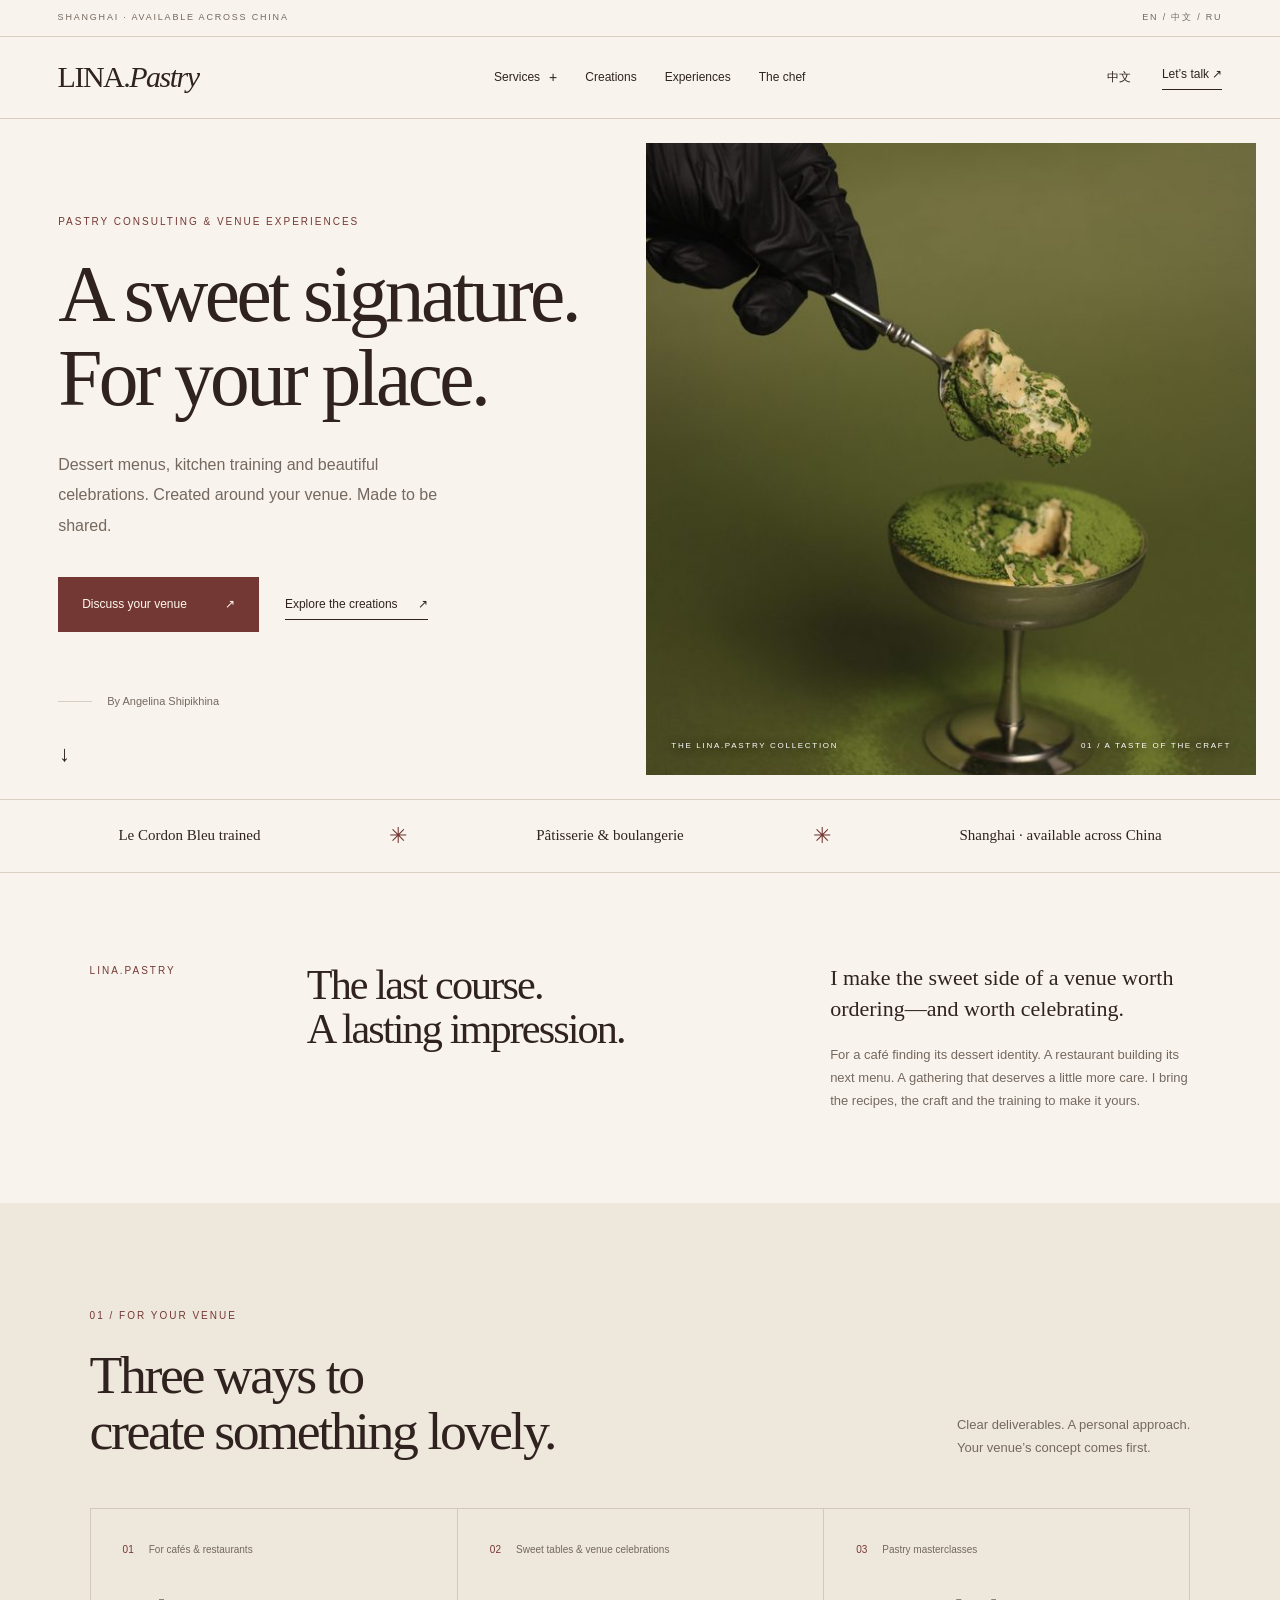
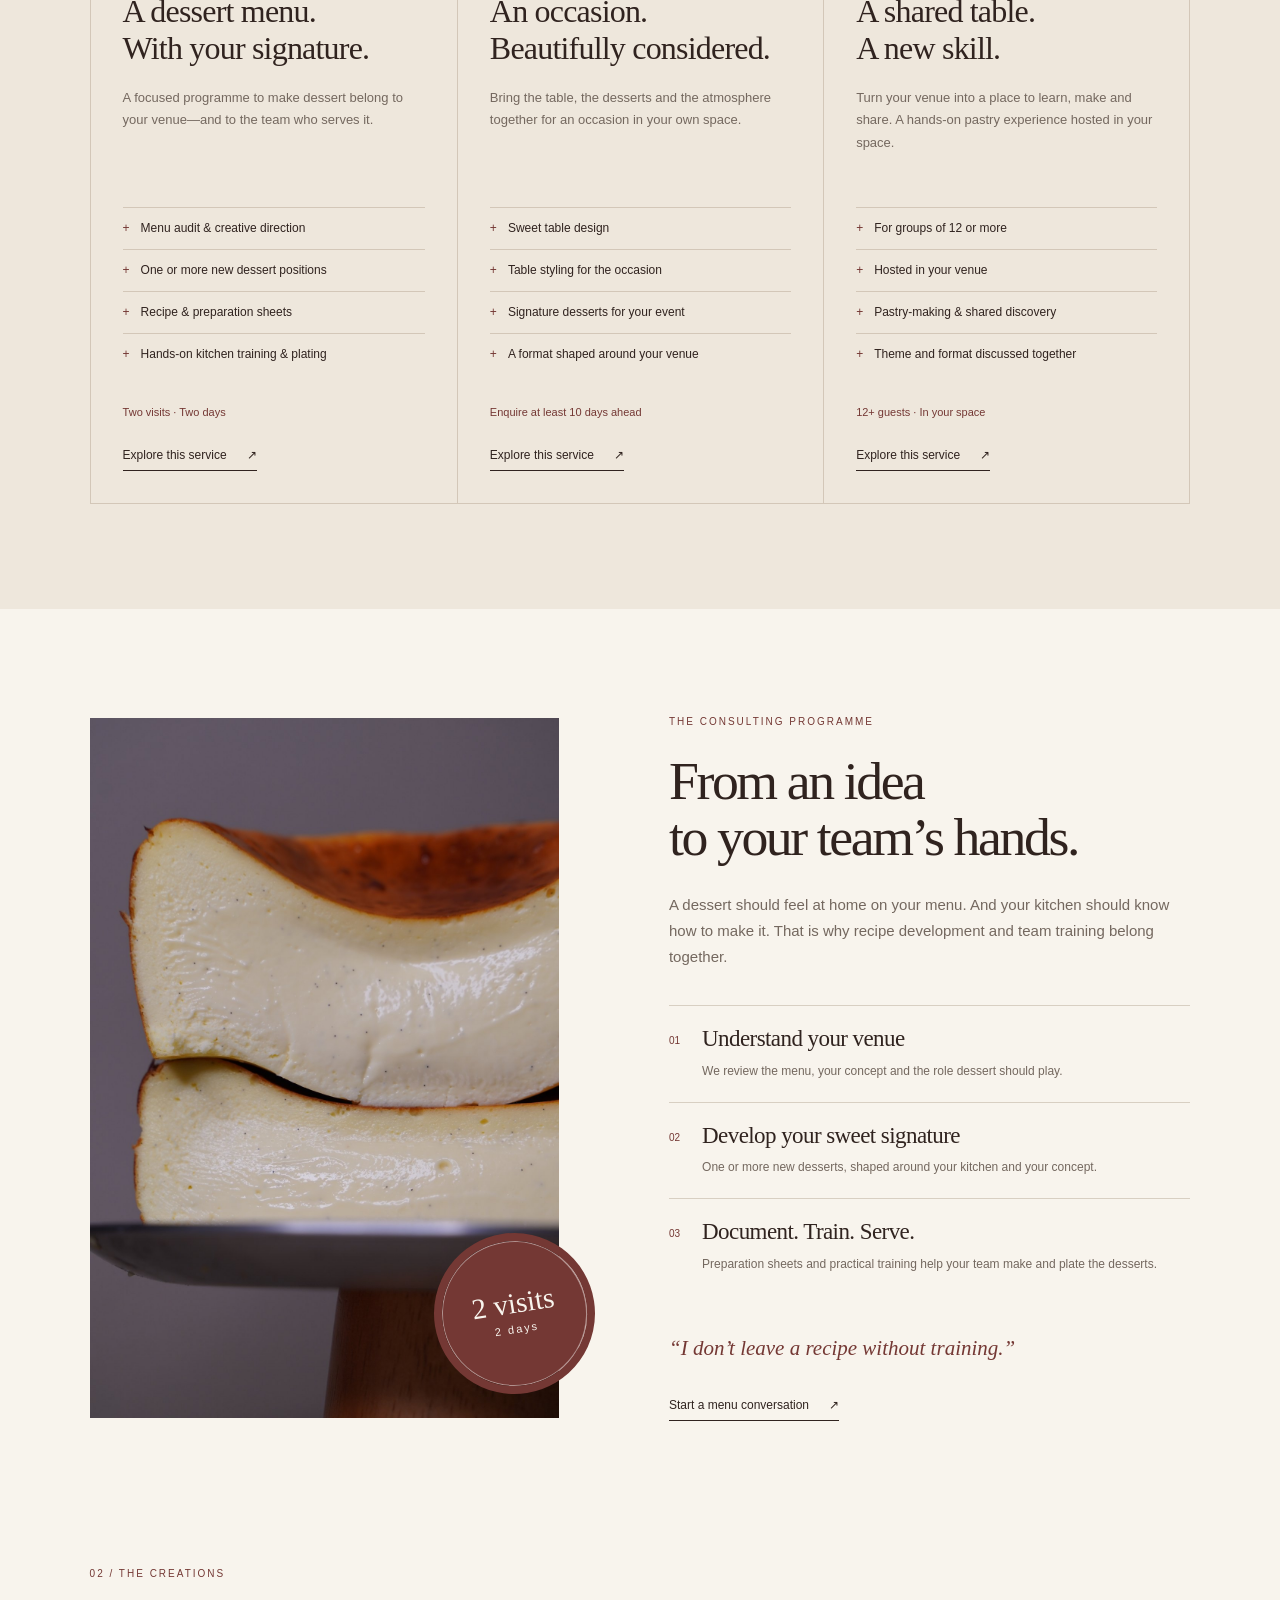
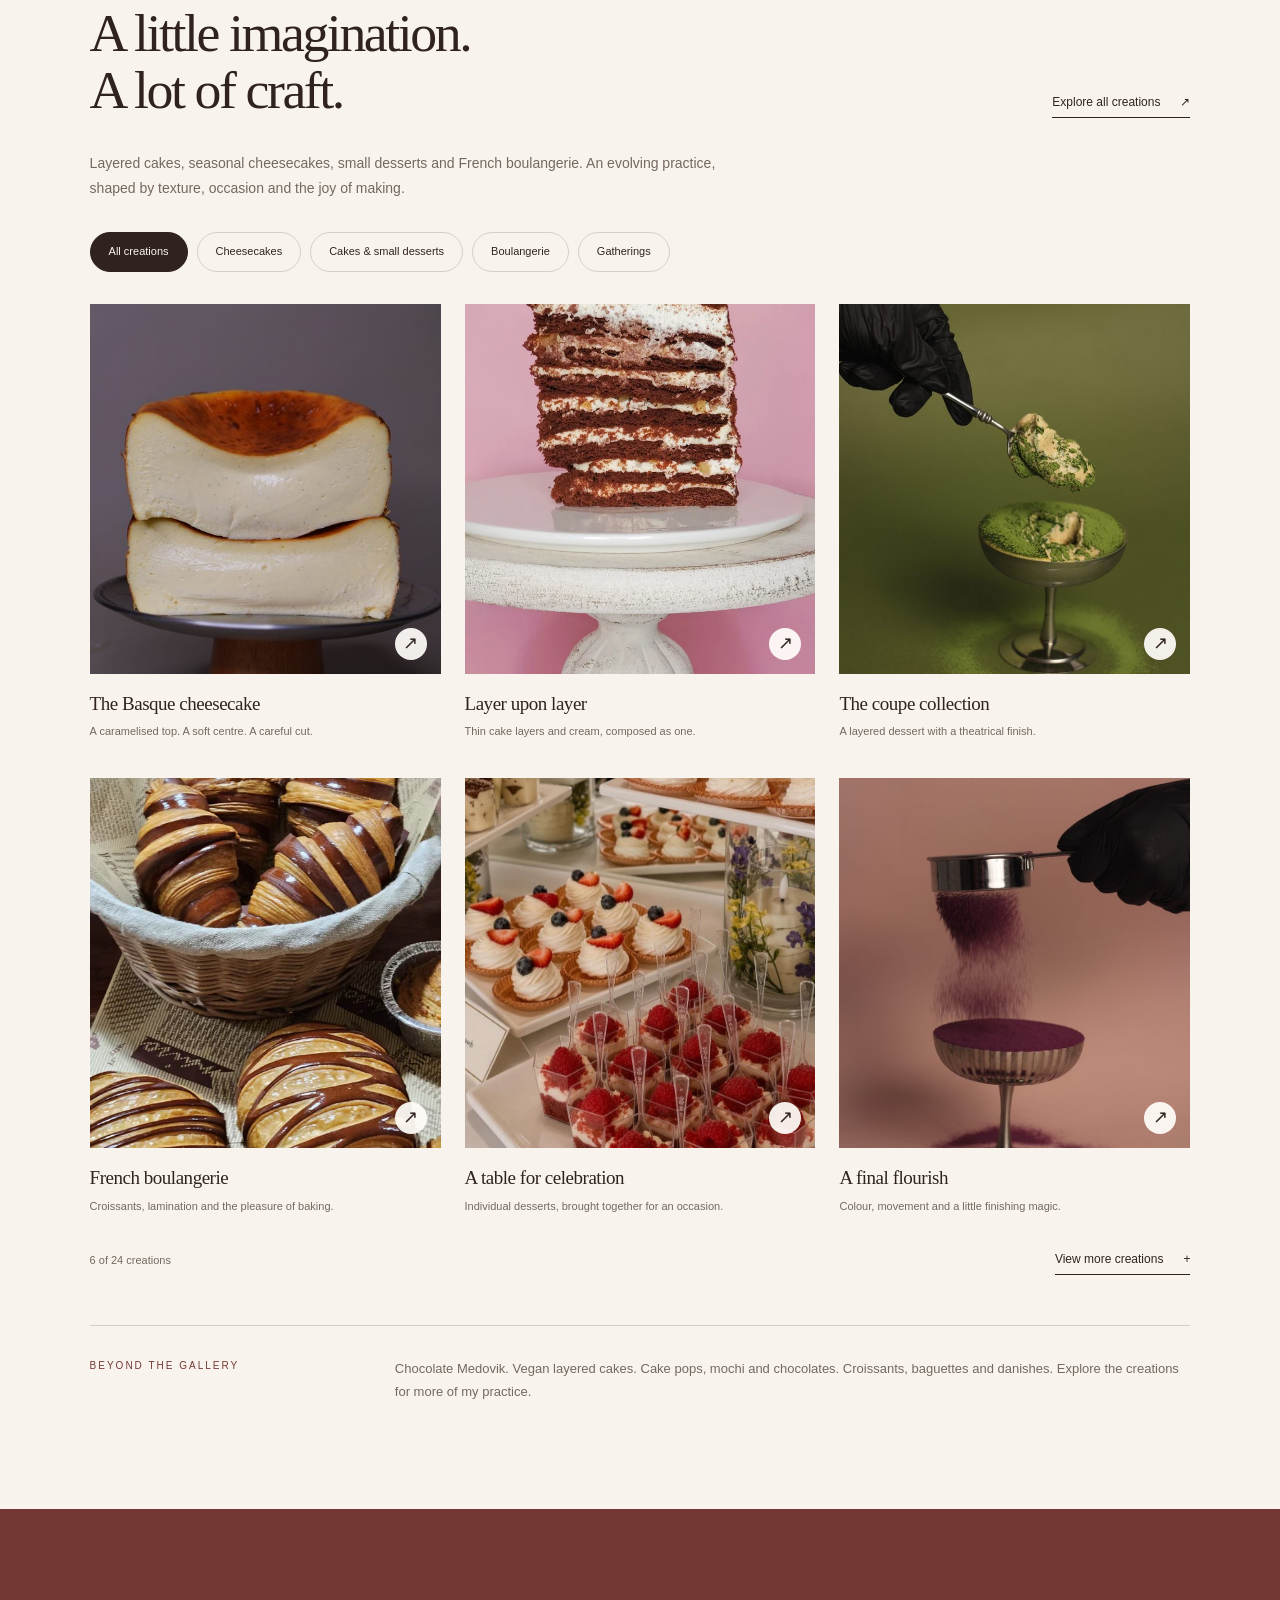
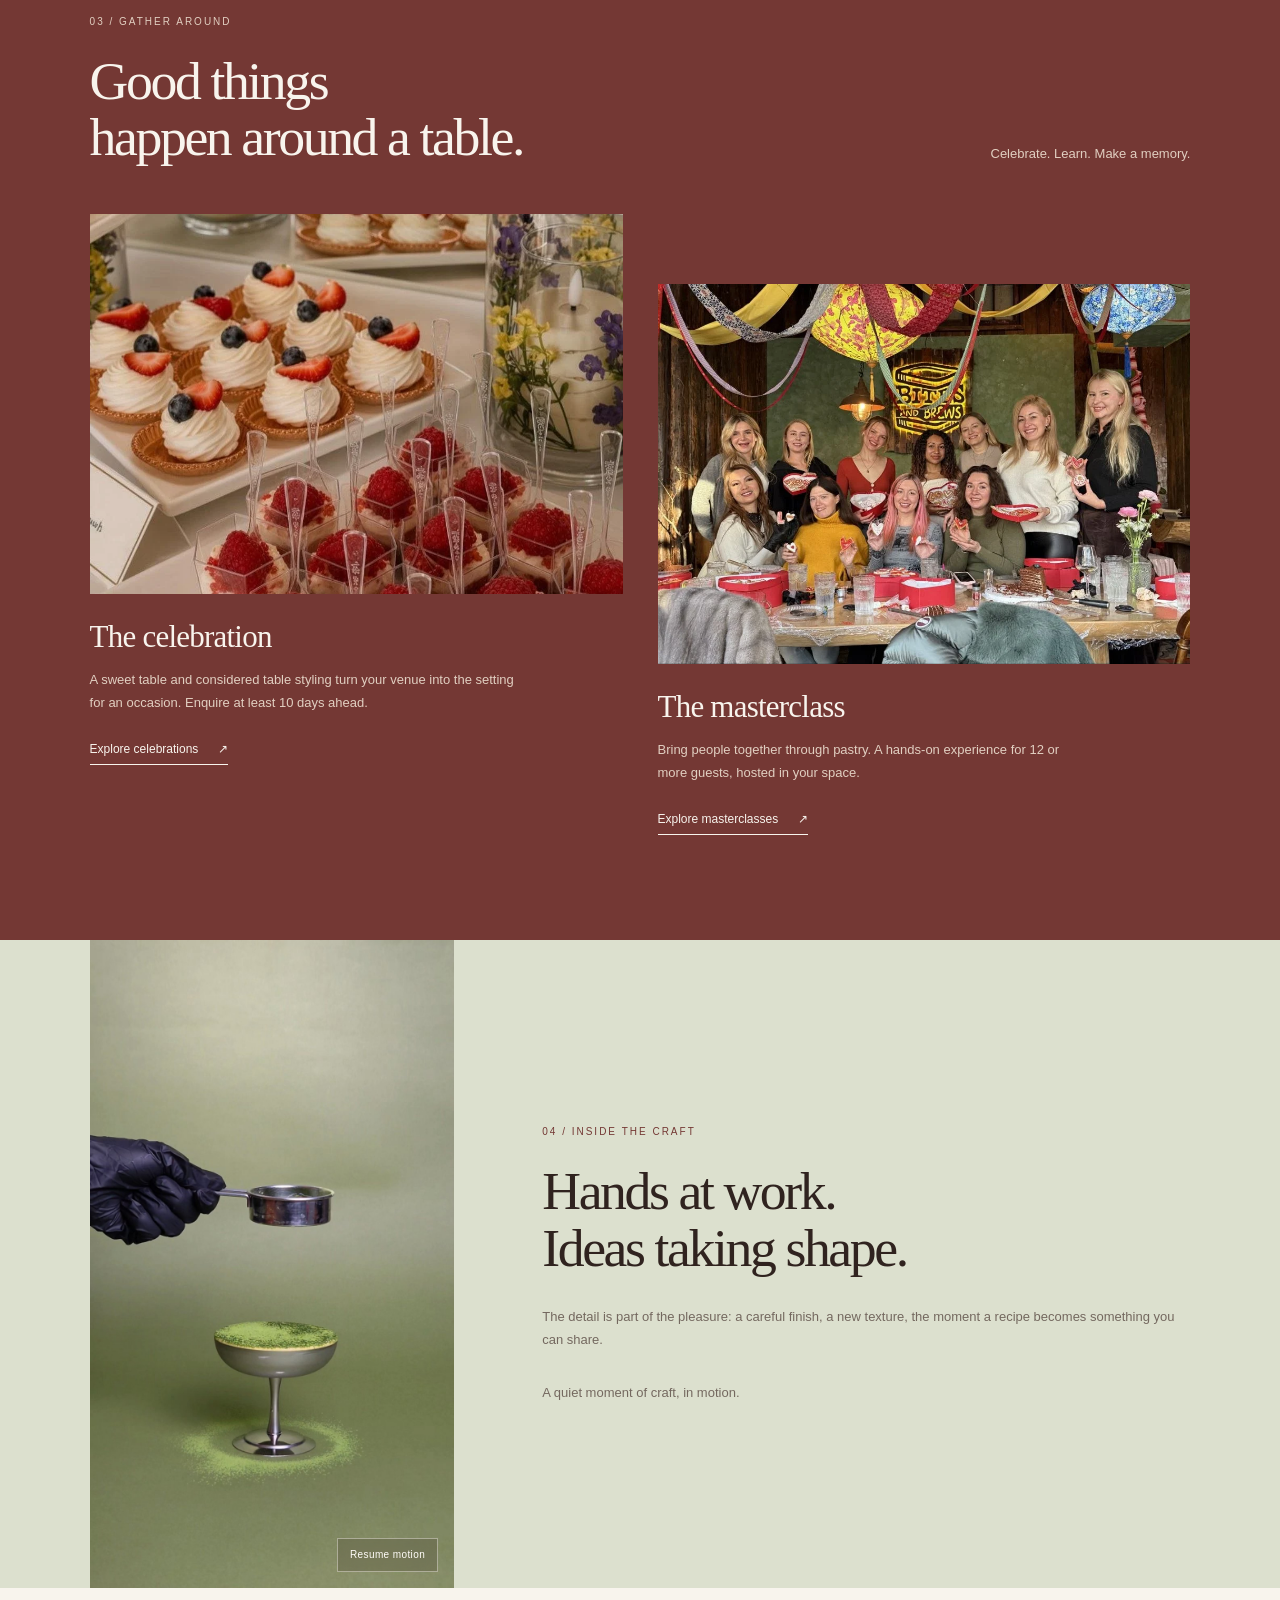
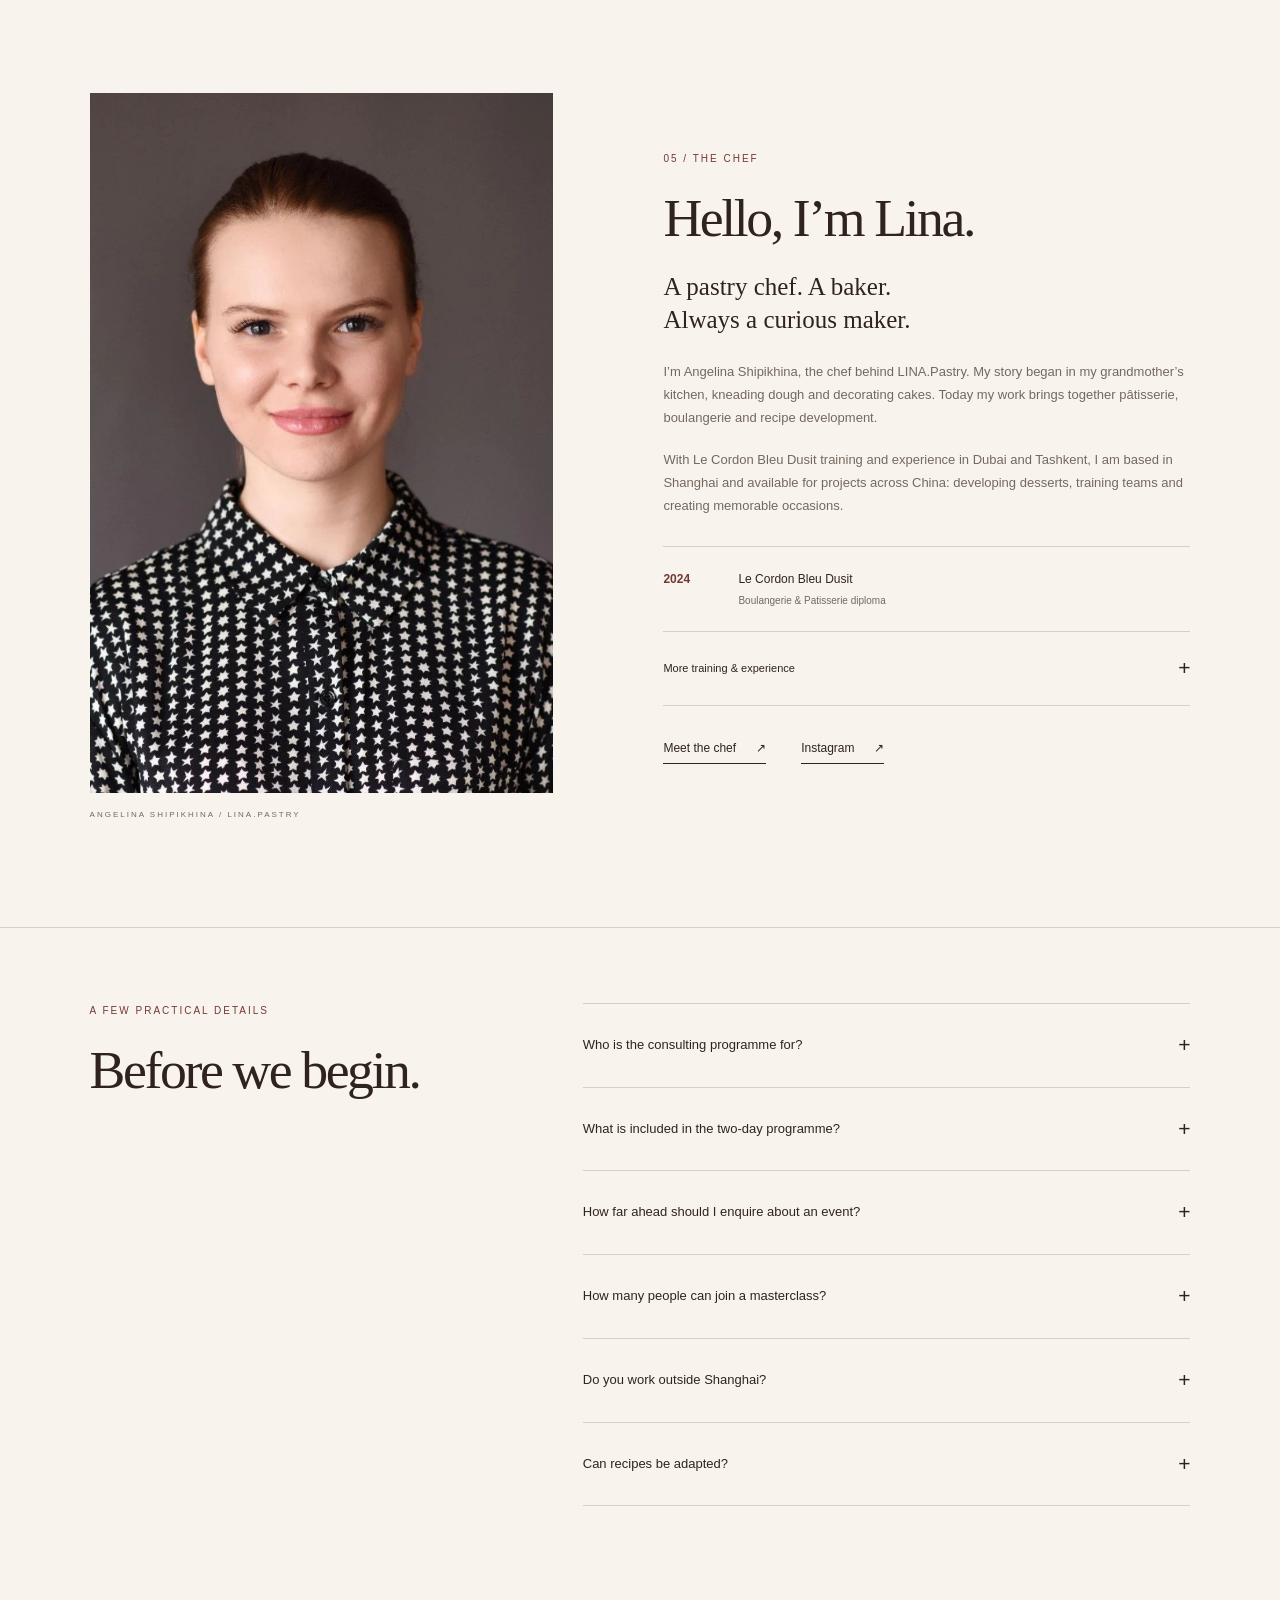
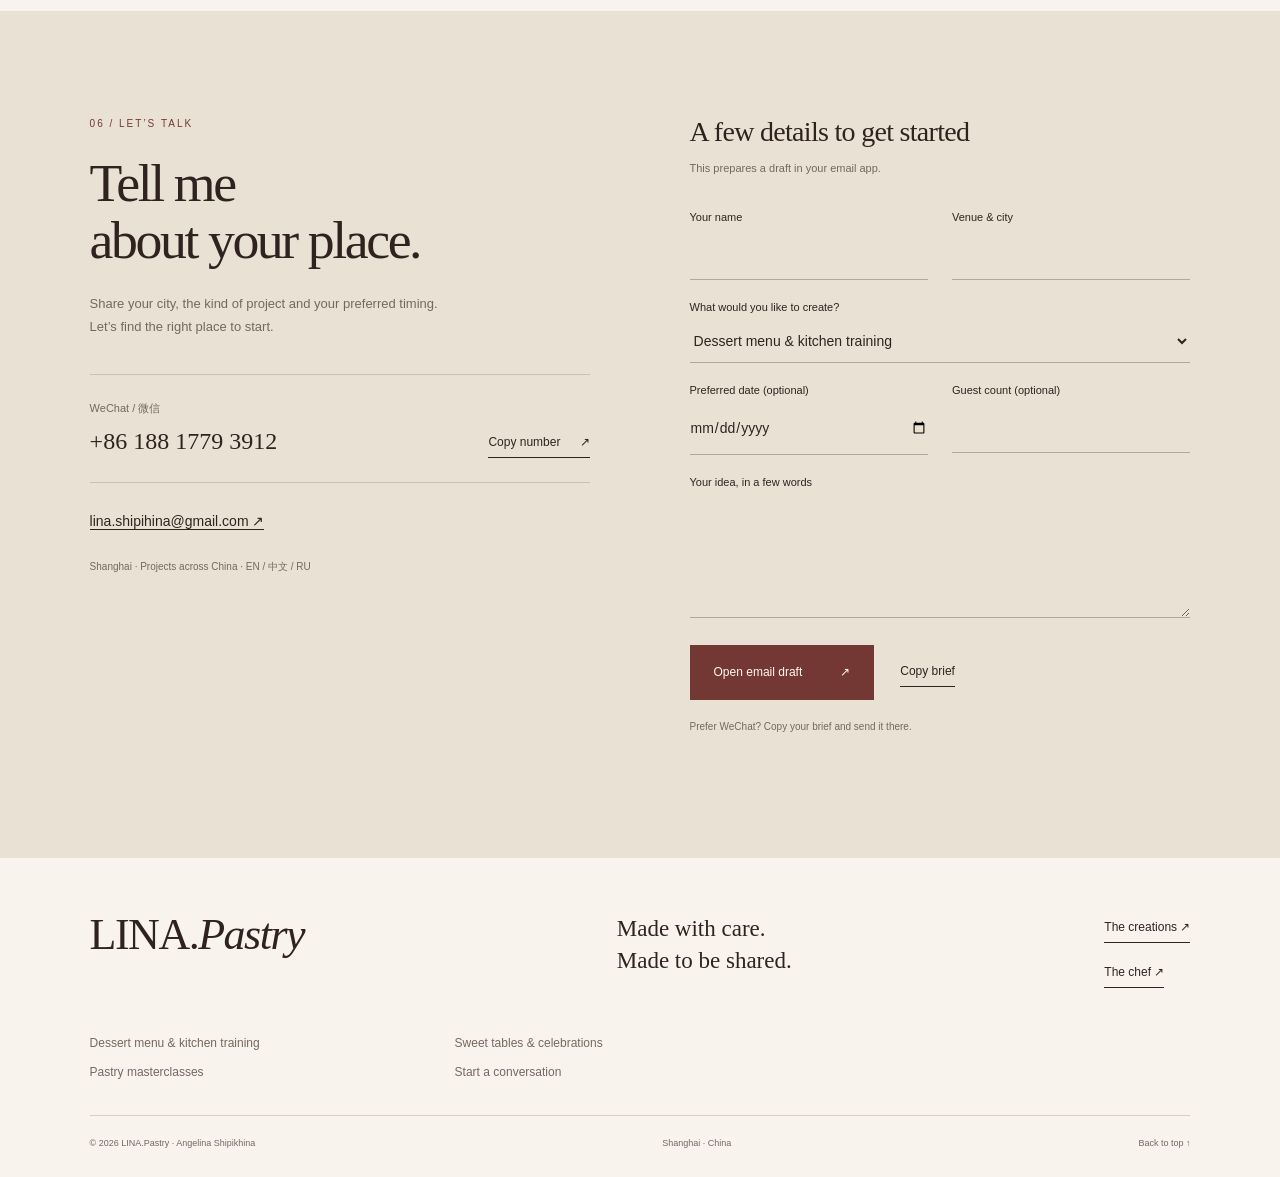
==== index.html @ 535e95d7 "Rebrand as LINA.Pastry with rich service pages, collections and seamless green film" ====
<!doctype html>
<html lang="en"><head><meta charset="utf-8"><meta name="viewport" content="width=device-width,initial-scale=1"><meta name="theme-color" content="#f8f4ed"><meta name="description" content="LINA.Pastry — pastry consulting, dessert menu development, kitchen training, sweet tables and masterclasses. Shanghai-based, available across China."><meta property="og:title" content="LINA.Pastry | A sweet signature for your venue"><meta property="og:description" content="Pastry consulting, sweet tables and in-venue experiences by Angelina Shipikhina. Shanghai · across China."><meta property="og:type" content="website"><meta property="og:url" content="https://pastry-website-weld.vercel.app/"><meta property="og:image" content="https://pastry-website-weld.vercel.app/assets/images/new/green-tiramisu-coupe.jpg"><title>LINA.Pastry | Pastry consulting & venue experiences</title><link rel="canonical" href="https://pastry-website-weld.vercel.app/"><link rel="icon" type="image/svg+xml" href="favicon.svg"><link rel="stylesheet" href="styles.css"><link rel="stylesheet" href="subpages.css"></head><body>
<a class="skip" href="#main">Skip to content</a><div class="topline"><span data-en="SHANGHAI · AVAILABLE ACROSS CHINA" data-zh="上海 · 可赴中国各地合作">SHANGHAI · AVAILABLE ACROSS CHINA</span><span>EN / 中文 / RU</span></div><header class="site-header"><a class="brand" href="index.html" aria-label="LINA.Pastry home">LINA.<em>Pastry</em></a><nav id="main-nav" aria-label="Main navigation"><details class="nav-services"><summary><span data-en="Services" data-zh="合作服务">Services</span><span class="nav-chevron" aria-hidden="true">+</span></summary><div class="service-submenu"><a href="menu-consulting.html" class=""><span data-en="Dessert menu &amp; kitchen training" data-zh="甜品菜单与厨房培训">Dessert menu &amp; kitchen training</span></a><a href="celebrations.html" class=""><span data-en="Sweet tables &amp; celebrations" data-zh="甜品台与庆祝活动">Sweet tables &amp; celebrations</span></a><a href="masterclasses.html" class=""><span data-en="Pastry masterclasses" data-zh="甜品大师课">Pastry masterclasses</span></a></div></details><a href="creations.html" class=""><span data-en="Creations" data-zh="甜品作品">Creations</span></a><a href="index.html#experiences" class=""><span data-en="Experiences" data-zh="活动体验">Experiences</span></a><a href="chef.html" class=""><span data-en="The chef" data-zh="主理人">The chef</span></a></nav><div class="header-actions"><button id="language" aria-label="Switch to Chinese">中文</button><a href="index.html#contact" class="header-cta"><span data-en="Let’s talk ↗" data-zh="聊聊合作 ↗">Let’s talk ↗</span></a><button id="menu-toggle" aria-label="Toggle navigation" aria-expanded="false" aria-controls="main-nav"><span></span><span></span></button></div></header>
<main id="main"><section class="hero"><div class="hero-copy"><p data-en="PASTRY CONSULTING &amp; VENUE EXPERIENCES" data-zh="甜品顾问 · 场地活动体验" class="eyebrow">PASTRY CONSULTING &amp; VENUE EXPERIENCES</p><h1 data-en="A sweet signature.
For your place." data-zh="专属甜品，
为您的场地而作。" >A sweet signature.
For your place.</h1><p data-en="Dessert menus, kitchen training and beautiful celebrations. Created around your venue. Made to be shared." data-zh="甜品菜单、厨房培训与美好庆祝。围绕场地打造，为分享而创作。" class="hero-intro">Dessert menus, kitchen training and beautiful celebrations. Created around your venue. Made to be shared.</p><div class="hero-buttons"><a class="button" href="#contact" data-service="menu"><span data-en="Discuss your venue" data-zh="聊聊您的场地" >Discuss your venue</span><span aria-hidden="true">↗</span></a><a class="text-link" href="creations.html" ><span data-en="Explore the creations" data-zh="浏览甜品作品" >Explore the creations</span><span aria-hidden="true">↗</span></a></div><div class="hero-signature"><span class="signature-line"></span><span data-en="By Angelina Shipikhina" data-zh="主理人 Angelina Shipikhina" >By Angelina Shipikhina</span></div></div><figure class="hero-visual"><img src="assets/images/new/green-tiramisu-coupe.jpg" alt="A pastry creation from the LINA.Pastry collection" data-alt-en="A pastry creation from the LINA.Pastry collection" data-alt-zh="LINA.Pastry 系列甜品的最后点缀" width="1467" height="2200"  srcset="assets/images/new/green-tiramisu-coupe-small.jpg 600w, assets/images/new/green-tiramisu-coupe.jpg 1467w" sizes="(max-width: 600px) 90vw, 45vw" fetchpriority="high"><figcaption><span data-en="THE LINA.PASTRY COLLECTION" data-zh="LINA.PASTRY 甜品系列">THE LINA.PASTRY COLLECTION</span><span data-en="01 / A TASTE OF THE CRAFT" data-zh="01 / 品味匠心">01 / A TASTE OF THE CRAFT</span></figcaption></figure><a class="scroll-cue" href="#services" aria-label="Explore services">↓</a></section>
<div class="credentials-strip"><span data-en="Le Cordon Bleu trained" data-zh="蓝带学院研修" >Le Cordon Bleu trained</span><span class="dot">✳</span><span data-en="Pâtisserie &amp; boulangerie" data-zh="法式甜点与面包" >Pâtisserie &amp; boulangerie</span><span class="dot">✳</span><span data-en="Shanghai · available across China" data-zh="上海 · 可赴中国各地合作" >Shanghai · available across China</span></div>
<section class="section intro-section"><p class="eyebrow">LINA.PASTRY</p><h2 data-en="The last course.
A lasting impression." data-zh="最后一道，
留下回味。" >The last course.
A lasting impression.</h2><div><p data-en="I make the sweet side of a venue worth ordering—and worth celebrating." data-zh="让场地里的甜品值得点单，也值得为之庆祝。" class="statement">I make the sweet side of a venue worth ordering—and worth celebrating.</p><p data-en="For a café finding its dessert identity. A restaurant building its next menu. A gathering that deserves a little more care. I bring the recipes, the craft and the training to make it yours." data-zh="为寻找甜品特色的咖啡馆，为研发下一季菜单的餐厅，也为值得用心的相聚。以配方、手艺与培训，共同打造属于您的甜品体验。" >For a café finding its dessert identity. A restaurant building its next menu. A gathering that deserves a little more care. I bring the recipes, the craft and the training to make it yours.</p></div></section>
<section id="services" class="section services-section"><div class="section-heading"><div><p data-en="01 / FOR YOUR VENUE" data-zh="01 / 为您的场地" class="eyebrow">01 / FOR YOUR VENUE</p><h2 data-en="Three ways to
create something lovely." data-zh="三种方式，
创造美好滋味。" >Three ways to
create something lovely.</h2></div><p data-en="Clear deliverables. A personal approach.
Your venue’s concept comes first." data-zh="明确的交付内容，用心的合作方式。
始终从场地理念出发。" >Clear deliverables. A personal approach.
Your venue’s concept comes first.</p></div><div class="services-grid"><article class="service-card" id="offer-menu"><div class="card-top"><span>01</span><p data-en="For cafés &amp; restaurants" data-zh="咖啡馆与餐厅" >For cafés &amp; restaurants</p></div><h3 data-en="A dessert menu.
With your signature." data-zh="专属于您的
甜品菜单。" >A dessert menu.
With your signature.</h3><p data-en="A focused programme to make dessert belong to your venue—and to the team who serves it." data-zh="让甜品融入场地的定位，并让厨房团队掌握出品的两天协作。" class="service-intro">A focused programme to make dessert belong to your venue—and to the team who serves it.</p><ul><li><span data-en="Menu audit &amp; creative direction" data-zh="菜单评估与研发方向" >Menu audit &amp; creative direction</span></li><li><span data-en="One or more new dessert positions" data-zh="研发一款或多款新甜品" >One or more new dessert positions</span></li><li><span data-en="Recipe &amp; preparation sheets" data-zh="标准配方与操作说明" >Recipe &amp; preparation sheets</span></li><li><span data-en="Hands-on kitchen training &amp; plating" data-zh="厨房实操培训与摆盘指导" >Hands-on kitchen training &amp; plating</span></li></ul><div class="service-bottom"><p data-en="Two visits · Two days" data-zh="两次到店 · 两天协作" class="small-note">Two visits · Two days</p><a class="text-link" href="menu-consulting.html" ><span data-en="Explore this service" data-zh="探索合作详情" >Explore this service</span><span aria-hidden="true">↗</span></a></div></article><article class="service-card" id="offer-celebration"><div class="card-top"><span>02</span><p data-en="Sweet tables &amp; venue celebrations" data-zh="甜品台与场地庆祝活动" >Sweet tables &amp; venue celebrations</p></div><h3 data-en="An occasion.
Beautifully considered." data-zh="值得用心
打造的庆祝。" >An occasion.
Beautifully considered.</h3><p data-en="Bring the table, the desserts and the atmosphere together for an occasion in your own space." data-zh="以甜品、餐桌布置与氛围设计，为您的空间打造庆祝时刻。" class="service-intro">Bring the table, the desserts and the atmosphere together for an occasion in your own space.</p><ul><li><span data-en="Sweet table design" data-zh="甜品台设计" >Sweet table design</span></li><li><span data-en="Table styling for the occasion" data-zh="契合场合的餐桌布置" >Table styling for the occasion</span></li><li><span data-en="Signature desserts for your event" data-zh="为活动设计的招牌甜品" >Signature desserts for your event</span></li><li><span data-en="A format shaped around your venue" data-zh="围绕场地规划活动形式" >A format shaped around your venue</span></li></ul><div class="service-bottom"><p data-en="Enquire at least 10 days ahead" data-zh="请至少提前 10 天预约" class="small-note">Enquire at least 10 days ahead</p><a class="text-link" href="celebrations.html" ><span data-en="Explore this service" data-zh="探索合作详情" >Explore this service</span><span aria-hidden="true">↗</span></a></div></article><article class="service-card" id="offer-workshop"><div class="card-top"><span>03</span><p data-en="Pastry masterclasses" data-zh="甜品大师课" >Pastry masterclasses</p></div><h3 data-en="A shared table.
A new skill." data-zh="围坐一桌，
探索新手艺。" >A shared table.
A new skill.</h3><p data-en="Turn your venue into a place to learn, make and share. A hands-on pastry experience hosted in your space." data-zh="让场地成为学习、制作与分享的空间，举办亲手实践的甜品体验。" class="service-intro">Turn your venue into a place to learn, make and share. A hands-on pastry experience hosted in your space.</p><ul><li><span data-en="For groups of 12 or more" data-zh="12 人起的小组活动" >For groups of 12 or more</span></li><li><span data-en="Hosted in your venue" data-zh="在您的场地举办" >Hosted in your venue</span></li><li><span data-en="Pastry-making &amp; shared discovery" data-zh="甜品制作与共同探索" >Pastry-making &amp; shared discovery</span></li><li><span data-en="Theme and format discussed together" data-zh="共同商定主题与活动形式" >Theme and format discussed together</span></li></ul><div class="service-bottom"><p data-en="12+ guests · In your space" data-zh="12 人起 · 在您的空间" class="small-note">12+ guests · In your space</p><a class="text-link" href="masterclasses.html" ><span data-en="Explore this service" data-zh="探索合作详情" >Explore this service</span><span aria-hidden="true">↗</span></a></div></article></div></section>
<section class="consulting section"><div class="consulting-visual"><img src="assets/images/new/classic-cheesecake-texture.jpg" alt="A carefully finished slice of cheesecake" data-alt-en="A carefully finished slice of cheesecake" data-alt-zh="细致呈现的芝士蛋糕切片" width="1238" height="2200"  srcset="assets/images/new/classic-cheesecake-texture-small.jpg 506w, assets/images/new/classic-cheesecake-texture.jpg 1238w" sizes="(max-width: 600px) 90vw, 45vw" loading="lazy"><div class="format-stamp"><strong data-en="2 visits" data-zh="2 次到店" >2 visits</strong><span data-en="2 days" data-zh="2 天协作" >2 days</span></div></div><div class="consulting-copy"><p data-en="THE CONSULTING PROGRAMME" data-zh="甜品顾问服务" class="eyebrow">THE CONSULTING PROGRAMME</p><h2 data-en="From an idea
to your team’s hands." data-zh="从一个想法，
到团队的手中。" >From an idea
to your team’s hands.</h2><p data-en="A dessert should feel at home on your menu. And your kitchen should know how to make it. That is why recipe development and team training belong together." data-zh="甜品应该自然融入菜单，厨房团队也应该懂得如何制作。因此，配方研发与团队培训始终相伴。" >A dessert should feel at home on your menu. And your kitchen should know how to make it. That is why recipe development and team training belong together.</p><ol class="process"><li><span class="step-number">01</span><div><h3 data-en="Understand your venue" data-zh="了解您的场地" >Understand your venue</h3><p data-en="We review the menu, your concept and the role dessert should play." data-zh="评估菜单、场地定位，以及甜品应承担的角色。" >We review the menu, your concept and the role dessert should play.</p></div></li><li><span class="step-number">02</span><div><h3 data-en="Develop your sweet signature" data-zh="研发专属甜品" >Develop your sweet signature</h3><p data-en="One or more new desserts, shaped around your kitchen and your concept." data-zh="围绕厨房条件与场地理念，研发一款或多款新甜品。" >One or more new desserts, shaped around your kitchen and your concept.</p></div></li><li><span class="step-number">03</span><div><h3 data-en="Document. Train. Serve." data-zh="交付配方，培训出品。" >Document. Train. Serve.</h3><p data-en="Preparation sheets and practical training help your team make and plate the desserts." data-zh="操作说明与实操培训，帮助团队完成制作与摆盘。" >Preparation sheets and practical training help your team make and plate the desserts.</p></div></li></ol><blockquote><span data-en="“I don’t leave a recipe without training.”" data-zh="“交付配方，也交付培训。”" >“I don’t leave a recipe without training.”</span></blockquote><a class="text-link" href="#contact" data-service="menu"><span data-en="Start a menu conversation" data-zh="开始菜单合作" >Start a menu conversation</span><span aria-hidden="true">↗</span></a></div></section>
<section id="creations" class="section portfolio"><div class="section-heading"><div><p data-en="02 / THE CREATIONS" data-zh="02 / 甜品作品" class="eyebrow">02 / THE CREATIONS</p><h2 data-en="A little imagination.
A lot of craft." data-zh="一点想象，
满满匠心。" >A little imagination.
A lot of craft.</h2></div><a class="text-link" href="creations.html" ><span data-en="Explore all creations" data-zh="浏览全部作品" >Explore all creations</span><span aria-hidden="true">↗</span></a></div><p data-en="Layered cakes, seasonal cheesecakes, small desserts and French boulangerie. An evolving practice, shaped by texture, occasion and the joy of making." data-zh="夹层蛋糕、时令芝士蛋糕、小甜点与法式面包。以质地、场合和创作的喜悦，持续探索。" class="section-intro">Layered cakes, seasonal cheesecakes, small desserts and French boulangerie. An evolving practice, shaped by texture, occasion and the joy of making.</p><div class="filters" aria-label="Filter creations"><button class="filter active" data-filter="all" aria-pressed="true"><span data-en="All creations" data-zh="全部作品" >All creations</span></button><button class="filter " data-filter="cheesecake" aria-pressed="false"><span data-en="Cheesecakes" data-zh="芝士蛋糕" >Cheesecakes</span></button><button class="filter " data-filter="desserts" aria-pressed="false"><span data-en="Cakes &amp; small desserts" data-zh="蛋糕与小甜点" >Cakes &amp; small desserts</span></button><button class="filter " data-filter="bread" aria-pressed="false"><span data-en="Boulangerie" data-zh="面包烘焙" >Boulangerie</span></button><button class="filter " data-filter="events" aria-pressed="false"><span data-en="Gatherings" data-zh="活动时光" >Gatherings</span></button></div><div class="gallery" id="gallery"><figure class="work" data-category="cheesecake"><button class="gallery-open" data-index="0" aria-label="The Basque cheesecake"><img src="assets/images/new/classic-basque-cheesecake.jpg" alt="The Basque cheesecake" data-alt-en="The Basque cheesecake" data-alt-zh="巴斯克芝士蛋糕" width="1238" height="2200"  srcset="assets/images/new/classic-basque-cheesecake-small.jpg 506w, assets/images/new/classic-basque-cheesecake.jpg 1238w" loading="lazy" sizes="(max-width: 800px) 43vw, 28vw"><span class="zoom" aria-hidden="true">↗</span></button><figcaption><h3 data-en="The Basque cheesecake" data-zh="巴斯克芝士蛋糕" >The Basque cheesecake</h3><p data-en="A caramelised top. A soft centre. A careful cut." data-zh="焦香表面，柔软内心，细致切面。" >A caramelised top. A soft centre. A careful cut.</p></figcaption></figure><figure class="work" data-category="desserts"><button class="gallery-open" data-index="1" aria-label="Layer upon layer"><img src="assets/images/portfolio/chocolate-layer-cake.webp" alt="Layer upon layer" data-alt-en="Layer upon layer" data-alt-zh="层层叠叠" width="672" height="1210"  loading="lazy" sizes="(max-width: 800px) 43vw, 28vw"><span class="zoom" aria-hidden="true">↗</span></button><figcaption><h3 data-en="Layer upon layer" data-zh="层层叠叠" >Layer upon layer</h3><p data-en="Thin cake layers and cream, composed as one." data-zh="薄蛋糕片与奶油，层层组合。" >Thin cake layers and cream, composed as one.</p></figcaption></figure><figure class="work" data-category="desserts"><button class="gallery-open" data-index="2" aria-label="The coupe collection"><img src="assets/images/new/green-tiramisu-coupe.jpg" alt="The coupe collection" data-alt-en="The coupe collection" data-alt-zh="高脚杯甜品系列" width="1467" height="2200"  srcset="assets/images/new/green-tiramisu-coupe-small.jpg 600w, assets/images/new/green-tiramisu-coupe.jpg 1467w" loading="lazy" sizes="(max-width: 800px) 43vw, 28vw"><span class="zoom" aria-hidden="true">↗</span></button><figcaption><h3 data-en="The coupe collection" data-zh="高脚杯甜品系列" >The coupe collection</h3><p data-en="A layered dessert with a theatrical finish." data-zh="层叠甜品，加上一笔点睛。" >A layered dessert with a theatrical finish.</p></figcaption></figure><figure class="work" data-category="bread"><button class="gallery-open" data-index="3" aria-label="French boulangerie"><img src="assets/images/portfolio/croissants.webp" alt="French boulangerie" data-alt-en="French boulangerie" data-alt-zh="法式面包烘焙" width="512" height="910"  loading="lazy" sizes="(max-width: 800px) 43vw, 28vw"><span class="zoom" aria-hidden="true">↗</span></button><figcaption><h3 data-en="French boulangerie" data-zh="法式面包烘焙" >French boulangerie</h3><p data-en="Croissants, lamination and the pleasure of baking." data-zh="可颂、起酥与烘焙的乐趣。" >Croissants, lamination and the pleasure of baking.</p></figcaption></figure><figure class="work" data-category="events"><button class="gallery-open" data-index="4" aria-label="A table for celebration"><img src="assets/images/photo-13.webp" alt="A table for celebration" data-alt-en="A table for celebration" data-alt-zh="庆祝的甜品台" width="853" height="1280"  loading="lazy" sizes="(max-width: 800px) 43vw, 28vw"><span class="zoom" aria-hidden="true">↗</span></button><figcaption><h3 data-en="A table for celebration" data-zh="庆祝的甜品台" >A table for celebration</h3><p data-en="Individual desserts, brought together for an occasion." data-zh="以独立份甜点，共同呈现庆祝时刻。" >Individual desserts, brought together for an occasion.</p></figcaption></figure><figure class="work" data-category="desserts"><button class="gallery-open" data-index="5" aria-label="A final flourish"><img src="assets/images/new/purple-tiramisu-studio.jpg" alt="A final flourish" data-alt-en="A final flourish" data-alt-zh="最后的点缀" width="1467" height="2200"  srcset="assets/images/new/purple-tiramisu-studio-small.jpg 600w, assets/images/new/purple-tiramisu-studio.jpg 1467w" loading="lazy" sizes="(max-width: 800px) 43vw, 28vw"><span class="zoom" aria-hidden="true">↗</span></button><figcaption><h3 data-en="A final flourish" data-zh="最后的点缀" >A final flourish</h3><p data-en="Colour, movement and a little finishing magic." data-zh="色彩、动作与收尾的巧思。" >Colour, movement and a little finishing magic.</p></figcaption></figure><figure class="work" data-category="cheesecake"><button class="gallery-open" data-index="6" aria-label="Texture in focus"><img src="assets/images/new/green-basque-cheesecake.jpg" alt="Texture in focus" data-alt-en="Texture in focus" data-alt-zh="细看质地" width="1238" height="2200"  srcset="assets/images/new/green-basque-cheesecake-small.jpg 506w, assets/images/new/green-basque-cheesecake.jpg 1238w" loading="lazy" sizes="(max-width: 800px) 43vw, 28vw"><span class="zoom" aria-hidden="true">↗</span></button><figcaption><h3 data-en="Texture in focus" data-zh="细看质地" >Texture in focus</h3><p data-en="From a whole cheesecake to the first slice." data-zh="从完整芝士蛋糕，到第一片切面。" >From a whole cheesecake to the first slice.</p></figcaption></figure><figure class="work" data-category="cheesecake"><button class="gallery-open" data-index="7" aria-label="A spoonful of chocolate"><img src="assets/images/new/chocolate-cheesecake-spoon.jpg" alt="A spoonful of chocolate" data-alt-en="A spoonful of chocolate" data-alt-zh="一勺巧克力" width="1238" height="2200"  srcset="assets/images/new/chocolate-cheesecake-spoon-small.jpg 506w, assets/images/new/chocolate-cheesecake-spoon.jpg 1238w" loading="lazy" sizes="(max-width: 800px) 43vw, 28vw"><span class="zoom" aria-hidden="true">↗</span></button><figcaption><h3 data-en="A spoonful of chocolate" data-zh="一勺巧克力" >A spoonful of chocolate</h3><p data-en="A closer look at the centre of the dessert." data-zh="凑近一点，探索甜品的内心。" >A closer look at the centre of the dessert.</p></figcaption></figure><figure class="work" data-category="cheesecake"><button class="gallery-open" data-index="8" aria-label="The art of the slice"><img src="assets/images/new/dark-cheesecake-handheld.jpg" alt="The art of the slice" data-alt-en="The art of the slice" data-alt-zh="切片的艺术" width="1238" height="2200"  srcset="assets/images/new/dark-cheesecake-handheld-small.jpg 506w, assets/images/new/dark-cheesecake-handheld.jpg 1238w" loading="lazy" sizes="(max-width: 800px) 43vw, 28vw"><span class="zoom" aria-hidden="true">↗</span></button><figcaption><h3 data-en="The art of the slice" data-zh="切片的艺术" >The art of the slice</h3><p data-en="A simple presentation that lets texture speak." data-zh="以简洁呈现，让质地表达。" >A simple presentation that lets texture speak.</p></figcaption></figure><figure class="work" data-category="cheesecake"><button class="gallery-open" data-index="9" aria-label="Plated with contrast"><img src="assets/images/new/green-cheesecake-berry-sauce.jpg" alt="Plated with contrast" data-alt-en="Plated with contrast" data-alt-zh="盘中的对比" width="1238" height="2200"  srcset="assets/images/new/green-cheesecake-berry-sauce-small.jpg 506w, assets/images/new/green-cheesecake-berry-sauce.jpg 1238w" loading="lazy" sizes="(max-width: 800px) 43vw, 28vw"><span class="zoom" aria-hidden="true">↗</span></button><figcaption><h3 data-en="Plated with contrast" data-zh="盘中的对比" >Plated with contrast</h3><p data-en="A single portion, finished with colour." data-zh="以色彩点缀的独立份甜点。" >A single portion, finished with colour.</p></figcaption></figure><figure class="work" data-category="cheesecake"><button class="gallery-open" data-index="10" aria-label="A whole-cake moment"><img src="assets/images/new/chocolate-basque-cheesecake.jpg" alt="A whole-cake moment" data-alt-en="A whole-cake moment" data-alt-zh="完整蛋糕的片刻" width="1238" height="2200"  srcset="assets/images/new/chocolate-basque-cheesecake-small.jpg 506w, assets/images/new/chocolate-basque-cheesecake.jpg 1238w" loading="lazy" sizes="(max-width: 800px) 43vw, 28vw"><span class="zoom" aria-hidden="true">↗</span></button><figcaption><h3 data-en="A whole-cake moment" data-zh="完整蛋糕的片刻" >A whole-cake moment</h3><p data-en="A generous centrepiece with a considered finish." data-zh="丰盛的餐桌焦点，用心收尾。" >A generous centrepiece with a considered finish.</p></figcaption></figure><figure class="work" data-category="desserts"><button class="gallery-open" data-index="11" aria-label="Colour between the layers"><img src="assets/images/portfolio/colourful-layer-cake.webp" alt="Colour between the layers" data-alt-en="Colour between the layers" data-alt-zh="层次之间的色彩" width="681" height="1210"  loading="lazy" sizes="(max-width: 800px) 43vw, 28vw"><span class="zoom" aria-hidden="true">↗</span></button><figcaption><h3 data-en="Colour between the layers" data-zh="层次之间的色彩" >Colour between the layers</h3><p data-en="A playful approach to the layered cake." data-zh="以轻松趣味演绎夹层蛋糕。" >A playful approach to the layered cake.</p></figcaption></figure><figure class="work" data-category="desserts"><button class="gallery-open" data-index="12" aria-label="Made for an occasion"><img src="assets/images/portfolio/celebration-layer-cake.webp" alt="Made for an occasion" data-alt-en="Made for an occasion" data-alt-zh="为庆祝而作" width="540" height="720"  loading="lazy" sizes="(max-width: 800px) 43vw, 28vw"><span class="zoom" aria-hidden="true">↗</span></button><figcaption><h3 data-en="Made for an occasion" data-zh="为庆祝而作" >Made for an occasion</h3><p data-en="Layered cakes, dressed for the table." data-zh="为餐桌盛装呈现的夹层蛋糕。" >Layered cakes, dressed for the table.</p></figcaption></figure><figure class="work" data-category="desserts"><button class="gallery-open" data-index="13" aria-label="Small cakes, personal details"><img src="assets/images/portfolio/decorated-mini-cakes.webp" alt="Small cakes, personal details" data-alt-en="Small cakes, personal details" data-alt-zh="小蛋糕，细致心意" width="908" height="1210"  loading="lazy" sizes="(max-width: 800px) 43vw, 28vw"><span class="zoom" aria-hidden="true">↗</span></button><figcaption><h3 data-en="Small cakes, personal details" data-zh="小蛋糕，细致心意" >Small cakes, personal details</h3><p data-en="Individual creations, each with its own finish." data-zh="每一份独立创作，都有自己的细节。" >Individual creations, each with its own finish.</p></figcaption></figure><figure class="work" data-category="desserts"><button class="gallery-open" data-index="14" aria-label="A number worth celebrating"><img src="assets/images/portfolio/number-cakes.webp" alt="A number worth celebrating" data-alt-en="A number worth celebrating" data-alt-zh="值得庆祝的数字" width="560" height="375"  loading="lazy" sizes="(max-width: 800px) 43vw, 28vw"><span class="zoom" aria-hidden="true">↗</span></button><figcaption><h3 data-en="A number worth celebrating" data-zh="值得庆祝的数字" >A number worth celebrating</h3><p data-en="A celebration cake with a personal shape." data-zh="以特别的形状，呈现庆祝蛋糕。" >A celebration cake with a personal shape.</p></figcaption></figure><figure class="work" data-category="desserts"><button class="gallery-open" data-index="15" aria-label="The small-dessert assortment"><img src="assets/images/photo-16.webp" alt="The small-dessert assortment" data-alt-en="The small-dessert assortment" data-alt-zh="小甜点拼盘" width="964" height="1280"  loading="lazy" sizes="(max-width: 800px) 43vw, 28vw"><span class="zoom" aria-hidden="true">↗</span></button><figcaption><h3 data-en="The small-dessert assortment" data-zh="小甜点拼盘" >The small-dessert assortment</h3><p data-en="A variety of shapes, colours and finishing details." data-zh="多样的形状、色彩与装饰细节。" >A variety of shapes, colours and finishing details.</p></figcaption></figure><figure class="work" data-category="desserts"><button class="gallery-open" data-index="16" aria-label="The finishing ritual"><img src="assets/images/new/coffee-tiramisu-dusting.jpg" alt="The finishing ritual" data-alt-en="The finishing ritual" data-alt-zh="收尾的仪式" width="1467" height="2200"  srcset="assets/images/new/coffee-tiramisu-dusting-small.jpg 600w, assets/images/new/coffee-tiramisu-dusting.jpg 1467w" loading="lazy" sizes="(max-width: 800px) 43vw, 28vw"><span class="zoom" aria-hidden="true">↗</span></button><figcaption><h3 data-en="The finishing ritual" data-zh="收尾的仪式" >The finishing ritual</h3><p data-en="A coupe dessert, dusted just before the moment." data-zh="高脚杯甜品，上桌前的最后点缀。" >A coupe dessert, dusted just before the moment.</p></figcaption></figure><figure class="work" data-category="desserts"><button class="gallery-open" data-index="17" aria-label="Piped by hand"><img src="assets/images/new/lemon-tiramisu-studio.jpg" alt="Piped by hand" data-alt-en="Piped by hand" data-alt-zh="手工裱制" width="1467" height="2200"  srcset="assets/images/new/lemon-tiramisu-studio-small.jpg 600w, assets/images/new/lemon-tiramisu-studio.jpg 1467w" loading="lazy" sizes="(max-width: 800px) 43vw, 28vw"><span class="zoom" aria-hidden="true">↗</span></button><figcaption><h3 data-en="Piped by hand" data-zh="手工裱制" >Piped by hand</h3><p data-en="Each movement becomes part of the final presentation." data-zh="每一个动作，都成为呈现的一部分。" >Each movement becomes part of the final presentation.</p></figcaption></figure><figure class="work" data-category="desserts"><button class="gallery-open" data-index="18" aria-label="A delicate finish"><img src="assets/images/new/coconut-tiramisu-dusting.jpg" alt="A delicate finish" data-alt-en="A delicate finish" data-alt-zh="轻盈的收尾" width="1467" height="2200"  srcset="assets/images/new/coconut-tiramisu-dusting-small.jpg 600w, assets/images/new/coconut-tiramisu-dusting.jpg 1467w" loading="lazy" sizes="(max-width: 800px) 43vw, 28vw"><span class="zoom" aria-hidden="true">↗</span></button><figcaption><h3 data-en="A delicate finish" data-zh="轻盈的收尾" >A delicate finish</h3><p data-en="A textured topping, falling into place." data-zh="细碎装饰，轻轻落下。" >A textured topping, falling into place.</p></figcaption></figure><figure class="work" data-category="bread"><button class="gallery-open" data-index="19" aria-label="The bread table"><img src="assets/images/portfolio/bread-basket.webp" alt="The bread table" data-alt-en="The bread table" data-alt-zh="面包的一桌" width="910" height="512"  loading="lazy" sizes="(max-width: 800px) 43vw, 28vw"><span class="zoom" aria-hidden="true">↗</span></button><figcaption><h3 data-en="The bread table" data-zh="面包的一桌" >The bread table</h3><p data-en="An assortment from the boulangerie portfolio." data-zh="面包作品集中的丰富组合。" >An assortment from the boulangerie portfolio.</p></figcaption></figure><figure class="work" data-category="bread"><button class="gallery-open" data-index="20" aria-label="Danish pastries"><img src="assets/images/portfolio/danish-pastries.webp" alt="Danish pastries" data-alt-en="Danish pastries" data-alt-zh="丹麦酥点" width="512" height="998"  loading="lazy" sizes="(max-width: 800px) 43vw, 28vw"><span class="zoom" aria-hidden="true">↗</span></button><figcaption><h3 data-en="Danish pastries" data-zh="丹麦酥点" >Danish pastries</h3><p data-en="Small pastries, shaped and finished with care." data-zh="用心塑形与装饰的小酥点。" >Small pastries, shaped and finished with care.</p></figcaption></figure><figure class="work" data-category="events"><button class="gallery-open" data-index="21" aria-label="Dessert meets table styling"><img src="assets/images/photo-14.webp" alt="Dessert meets table styling" data-alt-en="Dessert meets table styling" data-alt-zh="甜品与餐桌布置" width="897" height="1280"  loading="lazy" sizes="(max-width: 800px) 43vw, 28vw"><span class="zoom" aria-hidden="true">↗</span></button><figcaption><h3 data-en="Dessert meets table styling" data-zh="甜品与餐桌布置" >Dessert meets table styling</h3><p data-en="A sweet table considered as part of the setting." data-zh="将甜品台作为场景的一部分来构思。" >A sweet table considered as part of the setting.</p></figcaption></figure><figure class="work" data-category="events"><button class="gallery-open" data-index="22" aria-label="Set for a gathering"><img src="assets/images/photo-15.webp" alt="Set for a gathering" data-alt-en="Set for a gathering" data-alt-zh="为相聚而布置" width="954" height="1280"  loading="lazy" sizes="(max-width: 800px) 43vw, 28vw"><span class="zoom" aria-hidden="true">↗</span></button><figcaption><h3 data-en="Set for a gathering" data-zh="为相聚而布置" >Set for a gathering</h3><p data-en="Atmosphere begins with the table." data-zh="氛围，从餐桌开始。" >Atmosphere begins with the table.</p></figcaption></figure><figure class="work" data-category="events"><button class="gallery-open" data-index="23" aria-label="The joy of making together"><img src="assets/images/photo-19.webp" alt="The joy of making together" data-alt-en="The joy of making together" data-alt-zh="共同制作的喜悦" width="1280" height="721"  loading="lazy" sizes="(max-width: 800px) 43vw, 28vw"><span class="zoom" aria-hidden="true">↗</span></button><figcaption><h3 data-en="The joy of making together" data-zh="共同制作的喜悦" >The joy of making together</h3><p data-en="A shared workshop moment around pastry." data-zh="围绕甜品，共享工作坊时光。" >A shared workshop moment around pastry.</p></figcaption></figure></div><div class="gallery-bottom"><p id="gallery-count" aria-live="polite"></p><button class="text-link" id="show-more"><span data-en="View more creations" data-zh="查看更多作品" >View more creations</span><span aria-hidden="true">+</span></button></div><div class="range-note"><p data-en="BEYOND THE GALLERY" data-zh="作品之外" class="eyebrow">BEYOND THE GALLERY</p><p data-en="Chocolate Medovik. Vegan layered cakes. Cake pops, mochi and chocolates. Croissants, baguettes and danishes. Explore the creations for more of my practice." data-zh="巧克力蜂蜜千层、纯素夹层蛋糕、蛋糕棒棒糖、麻薯与巧克力，还有可颂、法棍与丹麦酥。甜品作品页面呈现更多创作。" >Chocolate Medovik. Vegan layered cakes. Cake pops, mochi and chocolates. Croissants, baguettes and danishes. Explore the creations for more of my practice.</p></div></section>
<section id="experiences" class="section experiences"><div class="section-heading"><div><p data-en="03 / GATHER AROUND" data-zh="03 / 围坐分享" class="eyebrow">03 / GATHER AROUND</p><h2 data-en="Good things
happen around a table." data-zh="美好，
在餐桌旁发生。" >Good things
happen around a table.</h2></div><p data-en="Celebrate. Learn. Make a memory." data-zh="庆祝，学习，留下记忆。" >Celebrate. Learn. Make a memory.</p></div><div class="experience-grid"><article><img src="assets/images/photo-13.webp" alt="A styled celebration with a sweet table" data-alt-en="A styled celebration with a sweet table" data-alt-zh="用心布置的庆祝甜品台" width="853" height="1280"  loading="lazy"><div class="experience-copy"><div><h3 data-en="The celebration" data-zh="庆祝时刻" >The celebration</h3><p data-en="A sweet table and considered table styling turn your venue into the setting for an occasion. Enquire at least 10 days ahead." data-zh="甜品台与用心的餐桌布置，让场地成为庆祝的舞台。请至少提前 10 天预约。" >A sweet table and considered table styling turn your venue into the setting for an occasion. Enquire at least 10 days ahead.</p></div><a class="text-link" href="celebrations.html" ><span data-en="Explore celebrations" data-zh="探索庆祝活动" >Explore celebrations</span><span aria-hidden="true">↗</span></a></div></article><article><img src="assets/images/photo-19.webp" alt="A group sharing a pastry workshop" data-alt-en="A group sharing a pastry workshop" data-alt-zh="一起参与甜品工作坊的小组" width="1280" height="721"  loading="lazy"><div class="experience-copy"><div><h3 data-en="The masterclass" data-zh="甜品大师课" >The masterclass</h3><p data-en="Bring people together through pastry. A hands-on experience for 12 or more guests, hosted in your space." data-zh="以甜品凝聚人群。在您的空间，举办 12 人起的动手实践体验。" >Bring people together through pastry. A hands-on experience for 12 or more guests, hosted in your space.</p></div><a class="text-link" href="masterclasses.html" ><span data-en="Explore masterclasses" data-zh="探索大师课" >Explore masterclasses</span><span aria-hidden="true">↗</span></a></div></article></div></section>
<section class="craft-section"><div class="craft-media"><video id="craft-film" autoplay muted loop playsinline preload="metadata" poster="assets/videos/pastry-in-motion-poster.jpg" aria-label="Pastry preparation film"><source src="assets/videos/pastry-in-motion.mp4" type="video/mp4"><span data-en="Your browser does not support this video." data-zh="您的浏览器不支持此视频。" >Your browser does not support this video.</span></video><button type="button" id="motion-toggle" class="motion-toggle" aria-label="Pause motion"><span data-en="Pause motion" data-zh="暂停动画" >Pause motion</span></button></div><div class="craft-copy"><p data-en="04 / INSIDE THE CRAFT" data-zh="04 / 手艺之间" class="eyebrow">04 / INSIDE THE CRAFT</p><h2 data-en="Hands at work.
Ideas taking shape." data-zh="双手制作，
灵感成形。" >Hands at work.
Ideas taking shape.</h2><p data-en="The detail is part of the pleasure: a careful finish, a new texture, the moment a recipe becomes something you can share." data-zh="细节也是乐趣的一部分：细致的收尾、新的质地，以及配方变成可分享美味的那一刻。" >The detail is part of the pleasure: a careful finish, a new texture, the moment a recipe becomes something you can share.</p><p data-en="A quiet moment of craft, in motion." data-zh="在流动的片刻，细看手艺。" class="small-note">A quiet moment of craft, in motion.</p></div></section>
<section id="about" class="section about"><figure class="portrait"><img src="assets/images/photo-21.webp" alt="Angelina Shipikhina, chef behind LINA.Pastry" data-alt-en="Angelina Shipikhina, chef behind LINA.Pastry" data-alt-zh="LINA.Pastry 主理人 Angelina Shipikhina" width="955" height="1207"  loading="lazy"><figcaption>ANGELINA SHIPIKHINA / LINA.PASTRY</figcaption></figure><div class="about-copy"><p data-en="05 / THE CHEF" data-zh="05 / 主理人" class="eyebrow">05 / THE CHEF</p><h2 data-en="Hello, I’m Lina." data-zh="你好，我是 Lina。" >Hello, I’m Lina.</h2><p data-en="A pastry chef. A baker.
Always a curious maker." data-zh="甜点师，面包师，
始终好奇的创作者。" class="statement">A pastry chef. A baker.
Always a curious maker.</p><p data-en="I’m Angelina Shipikhina, the chef behind LINA.Pastry. My story began in my grandmother’s kitchen, kneading dough and decorating cakes. Today my work brings together pâtisserie, boulangerie and recipe development." data-zh="我是 Angelina Shipikhina，LINA.Pastry 主理人。我的故事始于祖母的厨房，从揉面与装饰蛋糕开始。如今，我的工作融合了法式甜点、面包与配方研发。" >I’m Angelina Shipikhina, the chef behind LINA.Pastry. My story began in my grandmother’s kitchen, kneading dough and decorating cakes. Today my work brings together pâtisserie, boulangerie and recipe development.</p><p data-en="With Le Cordon Bleu Dusit training and experience in Dubai and Tashkent, I am based in Shanghai and available for projects across China: developing desserts, training teams and creating memorable occasions." data-zh="拥有 Le Cordon Bleu Dusit 学习背景，以及迪拜和塔什干工作经历。我常驻上海，可赴中国各地合作，研发甜品、培训团队，并共同打造难忘的活动。" >With Le Cordon Bleu Dusit training and experience in Dubai and Tashkent, I am based in Shanghai and available for projects across China: developing desserts, training teams and creating memorable occasions.</p><div class="training"><div><strong>2024</strong><span data-en="Le Cordon Bleu Dusit" data-zh="Le Cordon Bleu Dusit" >Le Cordon Bleu Dusit</span><small data-en="Boulangerie &amp; Patisserie diploma" data-zh="面包与甜点文凭" >Boulangerie &amp; Patisserie diploma</small></div><details><summary><span data-en="More training &amp; experience" data-zh="更多学习与工作经历" >More training &amp; experience</span><span aria-hidden="true">+</span></summary><ul><li><span data-en="Bake Academy · Basque cheesecakes" data-zh="Bake Academy · 巴斯克芝士蛋糕" >Bake Academy · Basque cheesecakes</span></li><li><span data-en="Pastry Lab · Gelato &amp; tiramisu" data-zh="Pastry Lab · 意式冰淇淋与提拉米苏" >Pastry Lab · Gelato &amp; tiramisu</span></li><li><span data-en="Ilzy school · Cheesecakes &amp; portion cakes" data-zh="Ilzy school · 芝士蛋糕与份切蛋糕" >Ilzy school · Cheesecakes &amp; portion cakes</span></li><li><span data-en="Pauline school · Baking, vegan desserts &amp; modern décor" data-zh="Pauline school · 烘焙、纯素甜点与现代装饰" >Pauline school · Baking, vegan desserts &amp; modern décor</span></li><li><span data-en="Event planning &amp; party planning certificates" data-zh="活动管理与派对策划证书" >Event planning &amp; party planning certificates</span></li><li><span data-en="Touch and Melt · Dubai, 2023" data-zh="Touch and Melt · 迪拜，2023" >Touch and Melt · Dubai, 2023</span></li><li><span data-en="Sofia café and bakery · Tashkent, 2017–2018" data-zh="Sofia café and bakery · 塔什干，2017–2018" >Sofia café and bakery · Tashkent, 2017–2018</span></li></ul></details></div><div class="about-links"><a class="text-link" href="chef.html" ><span data-en="Meet the chef" data-zh="了解主理人" >Meet the chef</span><span aria-hidden="true">↗</span></a><a class="text-link" href="https://www.instagram.com/desserts.by.flour/" target="_blank" rel="noopener noreferrer"><span data-en="Instagram" data-zh="Instagram" >Instagram</span><span aria-hidden="true">↗</span></a></div></div></section>
<section class="section faq-section"><div><p data-en="A FEW PRACTICAL DETAILS" data-zh="一些实用信息" class="eyebrow">A FEW PRACTICAL DETAILS</p><h2 data-en="Before we begin." data-zh="合作之前。" >Before we begin.</h2></div><div class="faqs"><details><summary><span data-en="Who is the consulting programme for?" data-zh="顾问服务适合哪些场地？" >Who is the consulting programme for?</span><span aria-hidden="true">+</span></summary><p data-en="Cafés and restaurants that want to introduce or strengthen their dessert menu. It also suits venues that host celebrations and want a more considered sweet offering." data-zh="适合希望引入或完善甜品菜单的咖啡馆与餐厅，也适合希望提升庆祝活动甜品体验的场地。" >Cafés and restaurants that want to introduce or strengthen their dessert menu. It also suits venues that host celebrations and want a more considered sweet offering.</p></details><details><summary><span data-en="What is included in the two-day programme?" data-zh="两天协作包含什么？" >What is included in the two-day programme?</span><span aria-hidden="true">+</span></summary><p data-en="A menu audit, one or more new desserts, recipe and preparation sheets, and kitchen training across two visits. We agree the menu direction and scope together before the programme begins." data-zh="两次到店完成菜单评估、新甜品研发、配方与操作说明交付，以及厨房培训。开始前共同确定菜单方向与合作范围。" >A menu audit, one or more new desserts, recipe and preparation sheets, and kitchen training across two visits. We agree the menu direction and scope together before the programme begins.</p></details><details><summary><span data-en="How far ahead should I enquire about an event?" data-zh="活动需要提前多久预约？" >How far ahead should I enquire about an event?</span><span aria-hidden="true">+</span></summary><p data-en="Please enquire at least 10 days before a celebration. Share the venue, date, guest count and the type of occasion so we can discuss the details and confirm availability." data-zh="庆祝活动请至少提前 10 天咨询。请提供场地、日期、人数及活动类型，以便商定细节并确认档期。" >Please enquire at least 10 days before a celebration. Share the venue, date, guest count and the type of occasion so we can discuss the details and confirm availability.</p></details><details><summary><span data-en="How many people can join a masterclass?" data-zh="大师课对参与人数有要求吗？" >How many people can join a masterclass?</span><span aria-hidden="true">+</span></summary><p data-en="Venue masterclasses start from 12 guests. The theme, format and practical arrangements are discussed around your group and your space." data-zh="场地大师课 12 人起。根据参与人群与空间条件，共同确定主题、形式及具体安排。" >Venue masterclasses start from 12 guests. The theme, format and practical arrangements are discussed around your group and your space.</p></details><details><summary><span data-en="Do you work outside Shanghai?" data-zh="可以在上海以外合作吗？" >Do you work outside Shanghai?</span><span aria-hidden="true">+</span></summary><p data-en="Yes. LINA.Pastry is based in Shanghai and available for projects across China. Tell me your city when you enquire." data-zh="可以。LINA.Pastry 常驻上海，可赴中国各地合作。咨询时请告知所在城市。" >Yes. LINA.Pastry is based in Shanghai and available for projects across China. Tell me your city when you enquire.</p></details><details><summary><span data-en="Can recipes be adapted?" data-zh="可以调整配方吗？" >Can recipes be adapted?</span><span aria-hidden="true">+</span></summary><p data-en="Recipe adaptation is part of my practice, including experience with vegan desserts. Please share dietary requirements and allergies at the start so we can discuss what is feasible for your kitchen." data-zh="配方调整是我的工作之一，也拥有纯素甜点制作经验。请在沟通初期告知饮食要求与过敏信息，以便结合厨房条件讨论可行方案。" >Recipe adaptation is part of my practice, including experience with vegan desserts. Please share dietary requirements and allergies at the start so we can discuss what is feasible for your kitchen.</p></details></div></section>
<section id="contact" class="section contact"><div class="contact-copy"><p data-en="06 / LET’S TALK" data-zh="06 / 聊聊合作" class="eyebrow">06 / LET’S TALK</p><h2 data-en="Tell me
about your place." data-zh="聊聊
您的场地。" >Tell me
about your place.</h2><p data-en="Share your city, the kind of project and your preferred timing. Let’s find the right place to start." data-zh="告诉我所在城市、项目类型与期望时间。一起找到合作的起点。" >Share your city, the kind of project and your preferred timing. Let’s find the right place to start.</p><div class="wechat"><p>WeChat / 微信</p><strong>+86 188 1779 3912</strong><button id="copy-wechat" class="text-link"><span data-en="Copy number" data-zh="复制号码" >Copy number</span><span aria-hidden="true">↗</span></button></div><a class="contact-email" href="mailto:lina.shipihina@gmail.com">lina.shipihina@gmail.com ↗</a><p class="small-note"><span data-en="Shanghai · Projects across China · EN / 中文 / RU" data-zh="上海 · 可赴中国各地合作 · EN / 中文 / RU" >Shanghai · Projects across China · EN / 中文 / RU</span></p></div><form id="project-form"><div class="form-heading"><h3 data-en="A few details to get started" data-zh="用几个细节，开启合作" >A few details to get started</h3><p data-en="This prepares a draft in your email app." data-zh="填写后将在您的邮件应用中生成草稿。" >This prepares a draft in your email app.</p></div><div class="form-grid"><label><span data-en="Your name" data-zh="您的姓名" >Your name</span><input name="name" autocomplete="name" required></label><label><span data-en="Venue &amp; city" data-zh="场地与城市" >Venue &amp; city</span><input name="venue" autocomplete="organization" required></label></div><label><span data-en="What would you like to create?" data-zh="您希望开展哪类合作？" >What would you like to create?</span><select name="service" id="service-select"><option value="menu" data-en="Dessert menu & kitchen training" data-zh="甜品菜单与厨房培训">Dessert menu & kitchen training</option><option value="celebration" data-en="Sweet table & celebration" data-zh="甜品台与庆祝活动">Sweet table & celebration</option><option value="workshop" data-en="Pastry masterclass" data-zh="甜品大师课">Pastry masterclass</option><option value="other" data-en="Another collaboration" data-zh="其他合作">Another collaboration</option></select></label><div class="form-grid"><label><span data-en="Preferred date (optional)" data-zh="期望日期（选填）" >Preferred date (optional)</span><input type="date" name="date"></label><label><span data-en="Guest count (optional)" data-zh="参与人数（选填）" >Guest count (optional)</span><input type="number" name="guests" min="1" inputmode="numeric"></label></div><label><span data-en="Your idea, in a few words" data-zh="简单描述您的想法" >Your idea, in a few words</span><textarea name="message" rows="4" required></textarea></label><div class="form-actions"><button class="button" type="submit"><span data-en="Open email draft" data-zh="打开邮件草稿" >Open email draft</span><span aria-hidden="true">↗</span></button><button class="text-link" type="button" id="copy-brief"><span data-en="Copy brief" data-zh="复制需求" >Copy brief</span></button></div><p class="form-note" id="form-status" aria-live="polite"><span data-en="Prefer WeChat? Copy your brief and send it there." data-zh="更习惯微信？复制需求后，通过微信发送即可。" >Prefer WeChat? Copy your brief and send it there.</span></p></form></section>
</main><footer><div class="footer-top"><a class="brand" href="index.html">LINA.<em>Pastry</em></a><p><span data-en="Made with care.
Made to be shared." data-zh="用心制作，
为分享而作。">Made with care.
Made to be shared.</span></p><div><a href="creations.html" class="text-link"><span data-en="The creations ↗" data-zh="甜品作品 ↗">The creations ↗</span></a><a href="chef.html" class="text-link"><span data-en="The chef ↗" data-zh="主理人 ↗">The chef ↗</span></a></div></div><div class="footer-service-links"><a href="menu-consulting.html" class=""><span data-en="Dessert menu &amp; kitchen training" data-zh="甜品菜单与厨房培训">Dessert menu &amp; kitchen training</span></a><a href="celebrations.html" class=""><span data-en="Sweet tables &amp; celebrations" data-zh="甜品台与庆祝活动">Sweet tables &amp; celebrations</span></a><a href="masterclasses.html" class=""><span data-en="Pastry masterclasses" data-zh="甜品大师课">Pastry masterclasses</span></a><a href="index.html#contact" class=""><span data-en="Start a conversation" data-zh="聊聊合作">Start a conversation</span></a></div><div class="footer-bottom"><span>© <span id="year">2026</span> LINA.Pastry · Angelina Shipikhina</span><span data-en="Shanghai · China" data-zh="上海 · 中国">Shanghai · China</span><a href="#"><span data-en="Back to top ↑" data-zh="返回顶部 ↑">Back to top ↑</span></a></div></footer><dialog id="lightbox" aria-labelledby="lightbox-title"><button class="modal-close" id="close-lightbox" aria-label="Close image">×</button><div class="lightbox-stage"><button id="previous-photo" aria-label="Previous image">←</button><img id="lightbox-image" alt=""><button id="next-photo" aria-label="Next image">→</button></div><div class="lightbox-caption"><div><h3 id="lightbox-title"></h3><p id="lightbox-detail"></p></div><span id="lightbox-counter"></span></div></dialog><div id="toast" role="status" aria-live="polite"></div><script src="script.js"></script></body></html>
---- styles.css ----
:root{--paper:#f8f4ed;--white:#fffdf9;--ink:#30231f;--muted:#74685f;--wine:#743834;--soft:#e9e1d5;--line:#d8cfc2;--sage:#777963}*{box-sizing:border-box}html{scroll-behavior:smooth;scroll-padding-top:105px}body{margin:0;background:var(--paper);color:var(--ink);font:15px/1.75 Arial,"PingFang SC","Microsoft YaHei",sans-serif;-webkit-font-smoothing:antialiased}a{color:inherit;text-decoration:none}button,input,textarea,select{font:inherit}button{color:inherit;cursor:pointer}button,a,input,textarea,select{-webkit-tap-highlight-color:transparent}button:focus-visible,a:focus-visible,input:focus-visible,select:focus-visible,textarea:focus-visible,summary:focus-visible{outline:2px solid var(--wine);outline-offset:5px}button{border-radius:0}img{display:block;width:100%;height:auto}figure,p,h1,h2,h3,blockquote{margin:0}p{color:var(--muted)}h1,h2,h3,.statement,blockquote{font-family:Georgia,"Songti SC","STSong",serif;font-weight:400}h1,h2{line-height:1.05;letter-spacing:-.045em;white-space:pre-line}h1{font-size:clamp(62px,6.2vw,100px)}h2{font-size:clamp(42px,4.2vw,68px)}h3{font-size:30px;line-height:1.15;letter-spacing:-.025em}.eyebrow{font:10px/1.6 Arial,sans-serif;letter-spacing:2px;text-transform:uppercase;color:var(--wine);margin-bottom:23px}.topline{display:flex;justify-content:space-between;padding:10px 4.5%;font-size:9px;letter-spacing:1.8px;color:var(--muted);border-bottom:1px solid var(--line)}.site-header{position:sticky;top:0;z-index:20;background:#f8f4edf5;backdrop-filter:blur(12px);display:flex;justify-content:space-between;align-items:center;gap:35px;padding:24px 4.5%;border-bottom:1px solid var(--line)}.brand{font:30px/1 Georgia,serif;letter-spacing:-1.5px;white-space:nowrap}.brand em{font-weight:400}.site-header nav{display:flex;gap:28px;font-size:12px}.site-header nav a{position:relative;padding:6px 0}.site-header nav a:after{content:"";position:absolute;bottom:0;left:0;width:0;height:1px;background:var(--wine);transition:width .25s}.site-header nav a:hover:after{width:100%}.header-actions{display:flex;align-items:center;gap:25px}#language{border:0;background:none;font-size:12px;padding:6px}.header-cta{font-size:12px;display:flex;align-items:center;gap:25px;border-bottom:1px solid var(--ink);padding-bottom:4px}#menu-toggle{display:none}.hero{display:grid;grid-template-columns:1.02fr 1fr;position:relative;min-height:680px}.hero-copy{padding:78px 6% 70px 9%;display:flex;flex-direction:column;justify-content:center}.hero h1{margin-bottom:30px}.hero-intro{max-width:390px;font-size:16px;line-height:1.9}.hero-buttons{display:flex;align-items:center;flex-wrap:wrap;gap:26px;margin-top:36px}.button{background:var(--wine);color:#fff8ed;padding:16px 23px;display:inline-flex;align-items:center;justify-content:space-between;gap:38px;border:1px solid var(--wine);font-size:12px;transition:background .2s}.button:hover{background:#512722}.text-link{font-size:12px;border:0;border-bottom:1px solid currentColor;background:none;padding:4px 0;display:inline-flex;align-items:center;justify-content:space-between;gap:20px;width:fit-content}.hero-signature{margin-top:60px;display:flex;align-items:center;gap:15px;color:var(--muted);font-size:11px}.signature-line{height:1px;width:34px;background:var(--line)}.hero-visual{margin:24px 24px 24px 0;position:relative;min-height:630px;overflow:hidden;background:var(--soft)}.hero-visual img{width:100%;height:100%;object-fit:cover;position:absolute;inset:0}.hero-visual figcaption{display:flex;justify-content:space-between;gap:20px;position:absolute;left:25px;right:25px;bottom:22px;color:white;font-size:8px;letter-spacing:1.7px;text-shadow:0 1px 10px #000}.scroll-cue{position:absolute;bottom:25px;left:4.6%;font-size:22px}.credentials-strip{padding:23px 5%;display:flex;align-items:center;justify-content:space-around;gap:20px;border-block:1px solid var(--line);font:15px Georgia,serif}.dot{color:var(--wine);font-size:22px}.section{padding:105px 7%}.intro-section{display:grid;grid-template-columns:.45fr 1.3fr 1fr;gap:5%;align-items:start;padding-block:90px}.intro-section h2{font-size:clamp(35px,3.3vw,50px)}.intro-section .statement{font-size:22px;color:var(--ink);line-height:1.4;margin-bottom:20px}.intro-section>div>p:last-child{font-size:13px}.section-heading{display:flex;justify-content:space-between;align-items:flex-end;gap:40px;margin-bottom:48px}.section-heading>p{white-space:pre-line;font-size:13px;max-width:310px}.services-section{background:#eee7dc}.services-grid{display:grid;grid-template-columns:repeat(3,1fr);gap:0;border:1px solid #d3c7b8}.service-card{padding:32px;display:flex;flex-direction:column;min-width:0}.service-card+.service-card{border-left:1px solid #d3c7b8}.card-top{display:flex;align-items:center;gap:15px;margin-bottom:35px;font-size:10px}.card-top>span{color:var(--wine)}.card-top p{font-size:10px}.service-card h3{white-space:pre-line;font-size:clamp(26px,2.5vw,37px);margin-bottom:20px}.service-intro{font-size:13px;min-height:95px}.service-card ul{padding:0;list-style:none;margin:25px 0 28px}.service-card li{font-size:12px;border-top:1px solid #d3c7b8;padding:10px 0}.service-card li:before{content:"+";padding-right:11px;color:var(--wine)}.service-bottom{margin-top:auto}.small-note{font-size:11px;line-height:1.65}.service-bottom .small-note{margin-bottom:20px;color:var(--wine)}.consulting{display:grid;grid-template-columns:.9fr 1fr;gap:10%;align-items:center}.consulting-visual{position:relative}.consulting-visual>img{height:700px;object-fit:cover}.format-stamp{position:absolute;bottom:32px;right:-28px;background:var(--wine);color:var(--paper);border-radius:50%;width:145px;height:145px;display:flex;align-items:center;justify-content:center;flex-direction:column;transform:rotate(-9deg);border:1px solid #ffffff70;outline:8px solid var(--wine)}.format-stamp strong{font:29px Georgia,serif}.format-stamp>span{font-size:11px;letter-spacing:2px}.consulting-copy>p:not(.eyebrow){margin-top:26px;max-width:510px}.process{list-style:none;padding:0;margin:35px 0}.process li{display:flex;gap:22px;padding:20px 0;border-top:1px solid var(--line)}.step-number{font-size:10px;color:var(--wine);padding-top:6px}.process h3{font-size:23px;margin-bottom:8px}.process p{font-size:12px}.consulting blockquote{font-size:21px;font-style:italic;color:var(--wine);margin-bottom:25px}.portfolio{padding-top:40px}.section-intro{max-width:660px;font-size:14px;margin-top:-15px}.filters{display:flex;flex-wrap:wrap;gap:9px;margin:32px 0}.filter{border:1px solid var(--line);border-radius:30px;padding:9px 18px;font-size:11px;background:transparent}.filter.active{color:var(--paper);background:var(--ink);border-color:var(--ink)}.gallery{display:grid;grid-template-columns:repeat(3,minmax(0,1fr));gap:37px 24px}.work[hidden]{display:none}.gallery-open{padding:0;border:0;display:block;width:100%;position:relative;overflow:hidden;background:var(--soft)}.gallery-open img{height:370px;object-fit:cover;transition:transform .55s}.gallery-open:hover img{transform:scale(1.035)}.zoom{position:absolute;right:14px;bottom:14px;width:32px;height:32px;display:flex;align-items:center;justify-content:center;background:#fffdf9ed;border-radius:50%;font-size:18px}.work figcaption{padding-top:18px}.work figcaption h3{font:19px/1.3 Georgia,serif;margin-bottom:7px}.work figcaption p{font-size:11px;line-height:1.6;max-width:95%}.gallery-bottom{display:flex;justify-content:space-between;align-items:center;margin-top:30px}.gallery-bottom p{font-size:11px}.range-note{display:grid;grid-template-columns:1fr 3fr;gap:40px;padding:32px 0 0;margin-top:50px;border-top:1px solid var(--line)}.range-note .eyebrow{margin:0}.range-note>p:last-child{font-size:13px}.experiences{background:var(--wine);color:var(--paper)}.experiences p,.experiences .eyebrow{color:#e1cfc1}.experience-grid{display:grid;grid-template-columns:1fr 1fr;gap:35px}.experience-grid>article>img{height:380px;object-fit:cover}.experience-grid>article:nth-child(2){padding-top:70px}.experience-copy{padding-top:25px}.experience-copy h3{font-size:31px;margin-bottom:15px}.experience-copy p{font-size:13px;max-width:430px}.experience-copy .text-link{margin-top:20px}.craft-section{display:grid;grid-template-columns:1.2fr 1fr;background:#e5dfd3;align-items:stretch}.craft-media{background:#26221e;min-width:0;display:flex;align-items:center;justify-content:center}.craft-media>img,.craft-media>video{height:580px;width:100%;object-fit:contain;display:block}.craft-media>img{object-fit:cover}.craft-copy{padding:85px 14%}.craft-copy>p:not(.eyebrow){margin-top:30px;font-size:13px}.about{display:grid;grid-template-columns:.88fr 1fr;gap:10%;align-items:center}.portrait img{height:700px;object-fit:cover}.portrait figcaption{margin-top:15px;font-size:8px;letter-spacing:2px;color:var(--muted)}.about .statement{font-size:25px;white-space:pre-line;line-height:1.3;color:var(--ink);margin:25px 0}.about-copy>p:not(.eyebrow):not(.statement){font-size:13px;margin-bottom:20px}.training{border-block:1px solid var(--line);margin:28px 0}.training>div{padding:22px 0;display:grid;grid-template-columns:65px 1fr;gap:2px 10px;font-size:12px}.training strong{grid-row:span 2;color:var(--wine)}.training small{color:var(--muted)}summary{cursor:pointer;list-style:none;display:flex;justify-content:space-between;align-items:center;gap:25px}summary::-webkit-details-marker{display:none}summary>span:last-child{font-size:21px;font-family:Arial;font-weight:300}details[open] summary>span:last-child{transform:rotate(45deg)}.training summary{padding:18px 0;border-top:1px solid var(--line);font-size:11px}.training ul{margin-top:0;padding-left:18px;font-size:11px;color:var(--muted)}.training li{margin-bottom:9px}.about-links{display:flex;gap:35px}.faq-section{display:grid;grid-template-columns:.8fr 1.2fr;gap:8%;border-top:1px solid var(--line);padding-top:75px}.faqs details{border-bottom:1px solid var(--line)}.faqs details:first-child{border-top:1px solid var(--line)}.faqs summary{padding:23px 0;font-size:13px}.faqs details p{padding:0 35px 24px 0;font-size:13px}.contact{display:grid;grid-template-columns:1fr 1fr;gap:9%;background:#eae1d5}.contact-copy>p:not(.eyebrow){max-width:370px;margin-top:25px;font-size:13px}.wechat{margin:35px 0 25px;border-block:1px solid #cfc0ae;padding:24px 0;display:grid;grid-template-columns:1fr auto;gap:10px}.wechat p{font-size:11px;grid-column:span 2}.wechat strong{font:24px Georgia,serif}.contact-email{font-size:14px;border-bottom:1px solid}.contact-copy>.small-note{font-size:10px!important}.form-heading h3{font-size:28px;margin-bottom:10px}.form-heading p{font-size:11px}.form-heading{margin-bottom:30px}label{display:block;font-size:11px;margin-bottom:18px}input,textarea,select{display:block;width:100%;min-width:0;padding:12px 0;background:transparent;color:var(--ink);border:0;border-bottom:1px solid #b6a797;border-radius:0;margin-top:3px;font-size:14px}textarea{resize:vertical;min-height:100px}select{padding-right:22px}.form-grid{display:grid;grid-template-columns:1fr 1fr;gap:24px}.form-actions{display:flex;align-items:center;gap:26px;margin-top:27px}.form-note{font-size:10px;min-height:35px;margin-top:18px}footer{padding:55px 7% 25px}.footer-top{display:flex;align-items:flex-start;justify-content:space-between;gap:30px;padding-bottom:45px}.footer-top>.brand{font-size:44px}.footer-top>p{font:23px/1.4 Georgia,serif;white-space:pre-line;color:var(--ink)}.footer-top>div{display:flex;flex-direction:column;gap:15px}.footer-bottom{border-top:1px solid var(--line);padding-top:20px;display:flex;justify-content:space-between;gap:20px;font-size:9px;color:var(--muted)}.skip{position:fixed;top:-100px;left:10px;z-index:100;background:var(--white);padding:12px}.skip:focus{top:10px}dialog{border:0;background:var(--paper);width:min(1100px,94vw);max-width:94vw;max-height:95vh;padding:40px 25px 22px;color:var(--ink)}dialog::backdrop{background:#241c19e8}.modal-close{position:absolute;right:16px;top:6px;font-size:30px;border:0;background:none;line-height:1;padding:8px}.lightbox-stage{display:grid;grid-template-columns:40px 1fr 40px;align-items:center;gap:15px}.lightbox-stage img{height:72vh;object-fit:contain;min-width:0}.lightbox-stage button{border:1px solid var(--line);width:38px;height:38px;border-radius:50%;background:transparent}.lightbox-caption{display:flex;justify-content:space-between;gap:20px;padding:15px 55px 0}.lightbox-caption h3{font-size:23px}.lightbox-caption p{font-size:12px;margin-top:7px}#lightbox-counter{font-size:11px;color:var(--muted);white-space:nowrap}#toast{position:fixed;bottom:25px;left:50%;transform:translate(-50%,20px);padding:12px 22px;background:var(--ink);color:var(--paper);z-index:100;font-size:12px;border-radius:3px;opacity:0;pointer-events:none;transition:opacity .2s,transform .2s;max-width:90vw;text-align:center}#toast.show{opacity:1;transform:translate(-50%,0)}[hidden]{display:none!important}@media(min-width:1700px){body{max-width:1900px;margin:auto;border-inline:1px solid var(--line)}}@media(max-width:1100px){.site-header{gap:20px}.site-header nav{gap:18px}.header-actions{gap:14px}.hero h1{font-size:68px}.hero{min-height:600px}.hero-visual{min-height:560px}.hero-copy{padding-block:60px}.intro-section{grid-template-columns:1fr 1fr}.intro-section>.eyebrow{grid-column:span 2;margin:0}.service-card{padding:24px}.service-intro{min-height:120px}.consulting{gap:8%}.consulting-visual>img{height:660px}.gallery-open img{height:320px}.craft-copy{padding:65px 10%}.portrait img{height:650px}.section{padding-inline:5%}.hero-buttons{gap:18px}.hero-buttons .button{gap:20px}.header-cta{gap:14px}}@media(max-width:800px){.site-header nav{position:absolute;top:100%;left:0;right:0;background:var(--paper);padding:25px 6%;display:none;border-bottom:1px solid var(--line);font-size:16px;flex-direction:column}.site-header nav.open{display:flex}#menu-toggle{display:flex;flex-direction:column;gap:6px;padding:10px 0 10px 10px;border:0;background:none}#menu-toggle span{width:23px;height:1px;background:var(--ink)}.header-cta{display:none}.site-header{padding:21px 5%}.topline{font-size:8px}.hero h1{font-size:58px}.hero{min-height:540px}.hero-visual{min-height:500px;margin:15px 15px 15px 0}.hero-copy{padding-left:9%;padding-right:7%}.hero-intro{font-size:13px}.hero-signature{margin-top:35px}.hero-visual figcaption{font-size:7px;left:15px;right:15px}.hero-visual figcaption>span:last-child{display:none}.credentials-strip{font-size:12px;gap:15px}.section{padding-block:75px}.services-grid{grid-template-columns:1fr}.service-card{padding:32px;display:grid;grid-template-columns:1fr 1fr;gap:0 35px}.service-card+.service-card{border-left:0;border-top:1px solid #d3c7b8}.card-top{grid-column:span 2;margin-bottom:20px}.service-intro{min-height:0;grid-column:1}.service-card ul{grid-column:2;grid-row:2 / span 2;margin:0}.service-bottom{grid-column:span 2;display:flex;justify-content:space-between;align-items:center;margin-top:30px;gap:20px}.service-bottom .small-note{margin:0}.consulting{grid-template-columns:1fr 1.1fr;gap:8%}.consulting-visual>img{height:660px}.consulting-copy h2{font-size:40px}.format-stamp{width:115px;height:115px;right:-15px}.format-stamp strong{font-size:23px}.gallery{grid-template-columns:1fr 1fr}.gallery-open img{height:360px}.experience-grid>article>img{height:290px}.craft-section{grid-template-columns:1fr 1fr}.craft-media>img,.craft-media>video{height:500px}.craft-copy{padding:60px 9%}.craft-copy h2{font-size:40px}.about{gap:7%}.portrait img{height:620px}.contact{gap:7%}.wechat{display:block}.wechat strong{display:block;margin:10px 0}.wechat button{margin-top:8px}.form-actions{align-items:flex-start;flex-direction:column;gap:12px}.footer-top>.brand{font-size:34px}.footer-top>p{font-size:20px}}@media(max-width:600px){html{scroll-padding-top:85px}.topline{padding:9px 5%;letter-spacing:1px}.topline>span:last-child{font-size:7px}.site-header{padding-block:20px}.brand{font-size:28px}.hero{grid-template-columns:1fr}.hero-copy{padding:52px 6% 38px}.hero h1{font-size:clamp(56px,12.5vw,74px);margin-bottom:24px}.hero .eyebrow{font-size:8px;margin-bottom:22px}.hero-intro{font-size:14px;max-width:360px}.hero-buttons{gap:24px;margin-top:28px}.hero-signature{margin-top:35px;font-size:10px}.hero-visual{min-height:460px;height:460px;margin:0 16px 16px}.scroll-cue{display:none}.credentials-strip{justify-content:center;flex-wrap:wrap;font-size:12px;gap:10px 15px;padding:22px}.credentials-strip .dot{font-size:14px}.credentials-strip>span:last-child{flex-basis:100%;text-align:center;margin-top:3px}.credentials-strip>.dot:nth-last-child(2){display:none}.section{padding:62px 6%}h2{font-size:45px}.intro-section{grid-template-columns:1fr;gap:25px}.intro-section>.eyebrow{grid-column:auto}.intro-section h2{font-size:43px}.intro-section .statement{font-size:24px}.intro-section>div>p:last-child{font-size:14px}.section-heading{display:block;margin-bottom:34px}.section-heading>p,.section-heading>.text-link{margin-top:24px}.section-heading .eyebrow{font-size:9px}.service-card{display:flex;padding:28px}.service-card h3{font-size:36px}.service-intro{font-size:14px}.service-card ul{margin:25px 0}.service-card li{font-size:12px}.service-bottom{display:block;margin-top:5px}.service-bottom .small-note{margin-bottom:18px}.consulting{grid-template-columns:1fr;gap:50px}.consulting-visual>img{height:440px}.format-stamp{width:125px;height:125px;right:18px;bottom:20px}.consulting-copy h2{font-size:45px}.process p{font-size:13px}.portfolio{padding-top:10px}.gallery{gap:28px 15px}.gallery-open img{height:245px}.work figcaption h3{font-size:18px}.work figcaption p{font-size:10px}.filters{gap:7px}.filter{font-size:10px;padding:8px 13px}.section-intro{margin-top:0;font-size:13px}.range-note{grid-template-columns:1fr;gap:15px;margin-top:35px;padding-top:25px}.range-note>p:last-child{font-size:12px}.experience-grid{grid-template-columns:1fr;gap:45px}.experience-grid>article:nth-child(2){padding-top:0}.experience-grid>article>img{height:320px}.experience-copy h3{font-size:32px}.experience-copy p{font-size:14px}.craft-section{grid-template-columns:1fr}.craft-media>img,.craft-media>video{height:440px}.craft-copy{padding:50px 6% 60px}.craft-copy h2{font-size:45px}.craft-copy>p:not(.eyebrow){font-size:14px}.about{grid-template-columns:1fr;gap:40px}.portrait img{height:500px;object-position:center 25%}.about-copy>p:not(.eyebrow):not(.statement){font-size:14px}.about .statement{font-size:28px}.faq-section{grid-template-columns:1fr;gap:30px}.faqs summary{font-size:14px}.faqs details p{font-size:13px}.contact{grid-template-columns:1fr;gap:55px}.contact h2{font-size:57px}.contact-copy>p:not(.eyebrow){font-size:14px}.wechat{display:grid}.wechat strong{margin:0;font-size:25px}.wechat button{margin:0}.contact-email{font-size:16px}.form-heading h3{font-size:31px}.form-grid{gap:20px}.form-actions{flex-direction:row;align-items:center;gap:22px}.form-note{font-size:11px}.footer-top{display:grid;grid-template-columns:1fr 1fr;gap:30px}.footer-top>.brand{grid-column:span 2;font-size:44px}.footer-top>p{font-size:22px}.footer-top>div{align-self:center}.footer-bottom{flex-wrap:wrap;font-size:8px;gap:15px}.footer-bottom>span:first-child{flex-basis:100%}footer{padding:45px 6% 25px}.lightbox-stage{grid-template-columns:28px 1fr 28px;gap:8px}.lightbox-stage button{width:28px;height:34px}.lightbox-stage img{height:65vh}.lightbox-caption{padding:16px 36px 0;gap:10px}.lightbox-caption h3{font-size:20px}.lightbox-caption p{font-size:11px}dialog{padding-inline:10px}}@media(prefers-reduced-motion:reduce){html{scroll-behavior:auto}*,*:before,*:after{transition:none!important;animation:none!important}}
/* The film follows its native portrait frame and blends into the page. */
.craft-section{grid-template-columns:minmax(0,.72fr) minmax(0,1.28fr);padding:0 7%;gap:8%;background:#dce0ce;align-items:center}.craft-media{position:relative;aspect-ratio:9/16;background:#8e966d;overflow:hidden;min-height:0}.craft-media>video{position:absolute;inset:0;display:block;width:100%;height:100%;object-fit:cover}.craft-copy{padding:65px 0}.motion-toggle{position:absolute;bottom:16px;right:16px;padding:7px 12px;border:1px solid #f8f4ed70;background:#30231f30;color:#fffdf9;font-size:10px;letter-spacing:.4px;backdrop-filter:blur(8px);z-index:1}.motion-toggle:hover{background:#30231f70}@media(max-width:800px){.craft-section{grid-template-columns:minmax(0,.9fr) minmax(0,1.1fr);gap:6%;padding-inline:5%}.craft-copy h2{font-size:38px}}@media(max-width:600px){.craft-section{grid-template-columns:1fr;gap:0;padding:0}.craft-copy{padding:45px 6% 55px}.craft-copy h2{font-size:45px}.craft-media{width:100%;aspect-ratio:9/16}.craft-media>video{height:100%}}
---- subpages.css ----
.site-header #main-nav{align-items:center}.nav-services{position:relative}.nav-services summary{display:flex;align-items:center;gap:9px;font:12px/1.75 Arial,"PingFang SC",sans-serif;padding:6px 0}.nav-services summary .nav-chevron{font:14px/1 Arial;transition:transform .2s}.nav-services[open] summary .nav-chevron{transform:rotate(45deg)}.service-submenu{position:absolute;left:-22px;top:calc(100% + 18px);width:290px;background:var(--paper);padding:15px 22px;box-shadow:0 12px 35px #30231f18;border:1px solid var(--line);display:flex;flex-direction:column;gap:5px}.site-header .service-submenu a{display:block;padding:12px 0;font-size:12px;border-bottom:1px solid var(--line)}.site-header .service-submenu a:last-child{border:0}.nav-services summary::-webkit-details-marker{display:none}.footer-service-links{display:grid;grid-template-columns:1fr 1fr;gap:8px 30px;padding:0 0 32px;max-width:700px}.footer-service-links a{font-size:12px;color:var(--muted)}.footer-service-links a:hover{color:var(--wine)}.subpage-breadcrumb{padding:25px 7% 0;font-size:11px;color:var(--muted)}.subpage-breadcrumb a{border-bottom:1px solid var(--line)}.subpage-breadcrumb span{margin-inline:12px}.page-cta{background:var(--wine);color:var(--paper);padding:70px 7%;display:flex;justify-content:space-between;align-items:center;gap:35px}.page-cta p{color:#e1cfc1}.page-cta .button{background:var(--paper);color:var(--wine);border-color:var(--paper)}.page-cta h2{max-width:780px}.page-cta .eyebrow{color:#e1cfc1}html[lang="zh-Hans"] .nav-services summary{font-family:Arial,"PingFang SC","Microsoft YaHei",sans-serif}@media(max-width:800px){.site-header #main-nav{align-items:stretch;max-height:calc(100dvh - 100px);overflow-y:auto;gap:14px}.nav-services summary{font-size:16px;justify-content:space-between}.service-submenu{position:static;width:auto;padding:5px 0 5px 20px;border:0;box-shadow:none;background:transparent;gap:0}.site-header .service-submenu a{font-size:14px}.page-cta{display:block}.page-cta .button{margin-top:30px}}@media(max-width:600px){.footer-service-links{grid-template-columns:1fr;gap:13px}.subpage-breadcrumb{padding-inline:6%}.page-cta{padding:55px 6%}.page-cta h2{font-size:42px}.nav-services summary .nav-chevron{font-size:19px}}
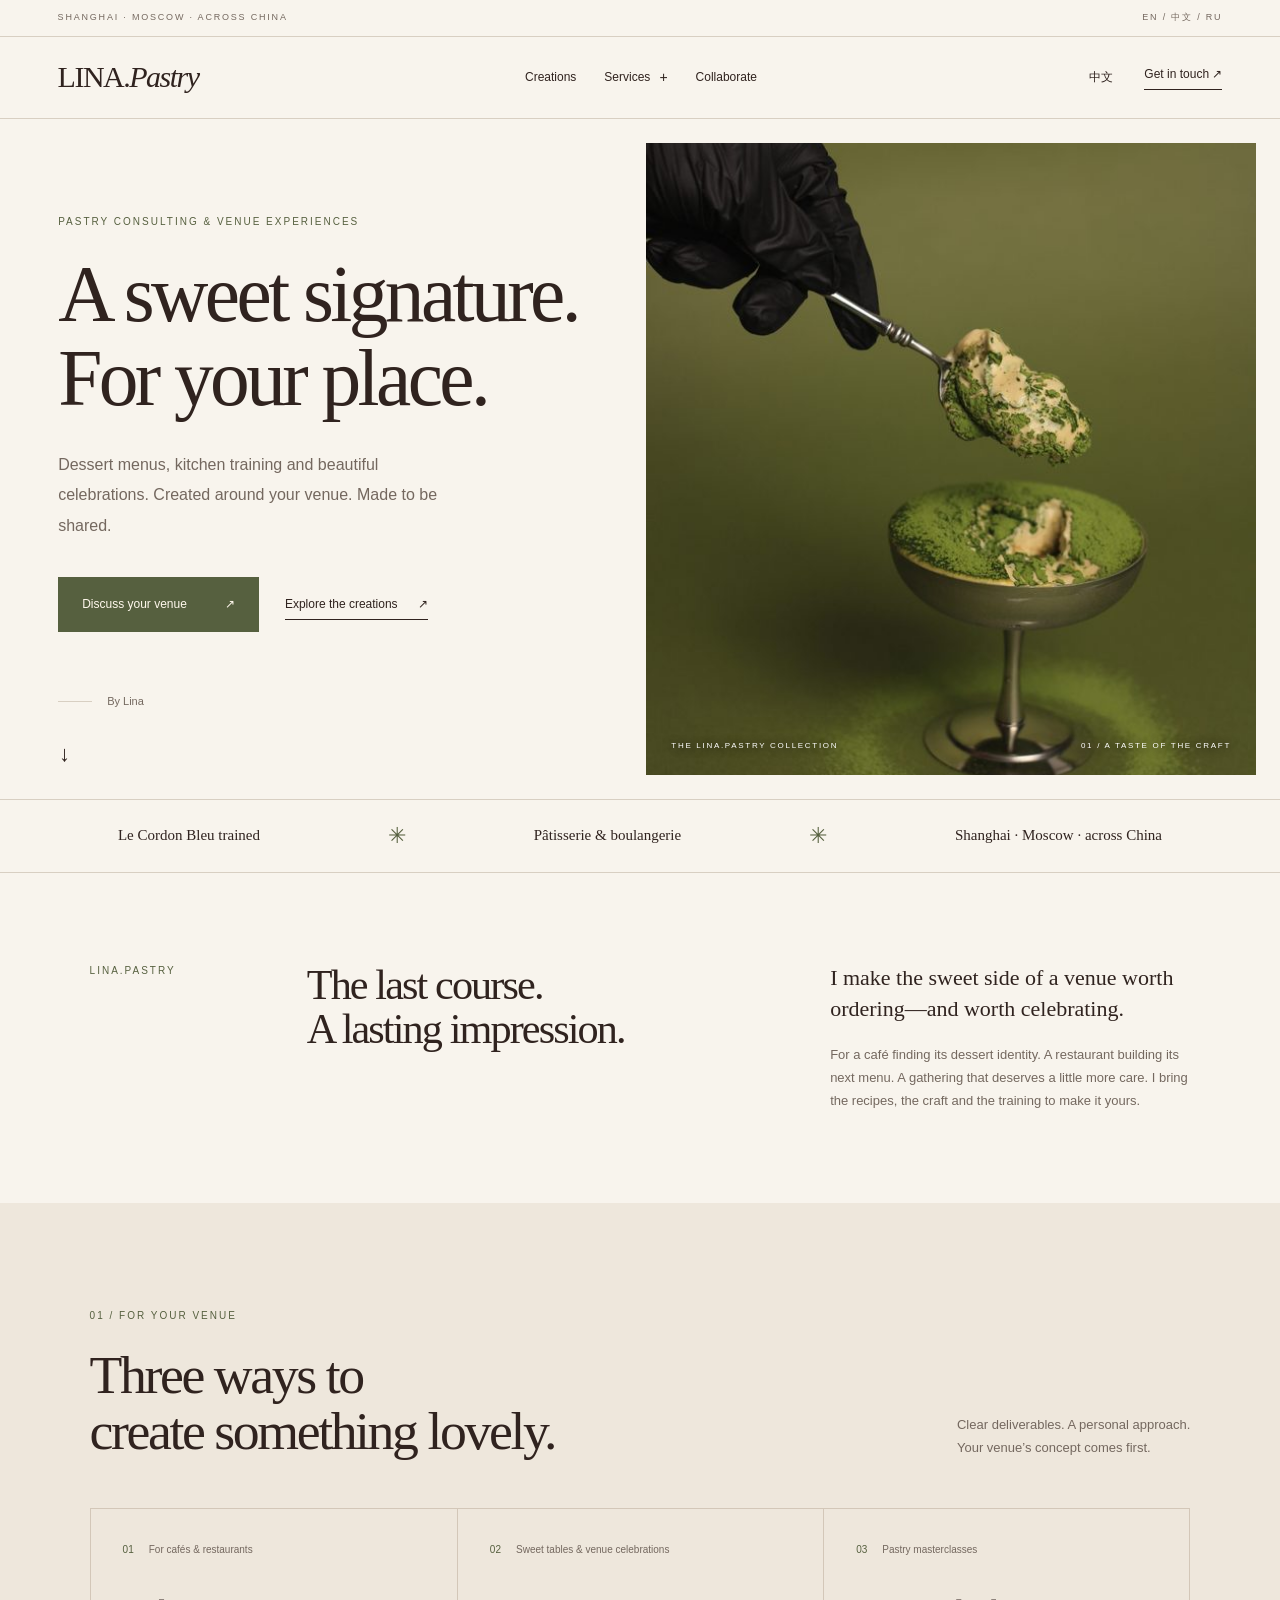
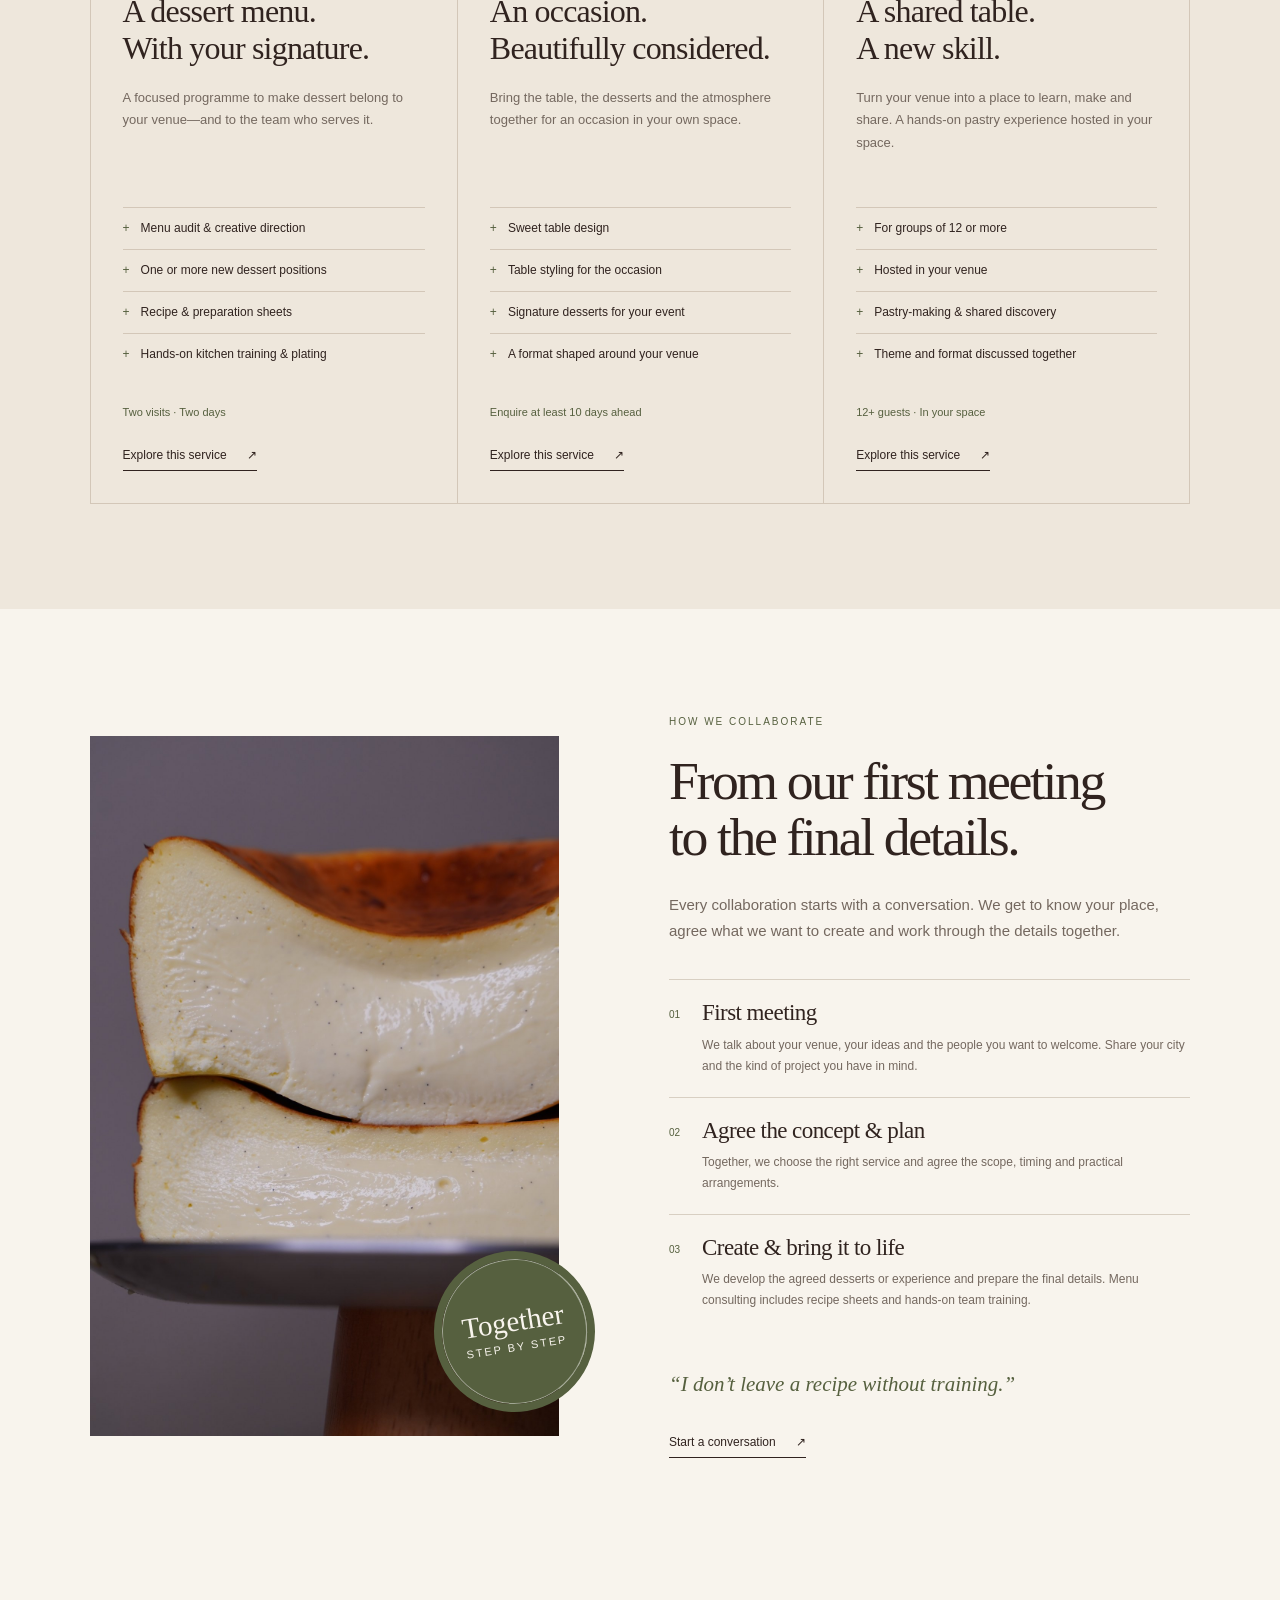
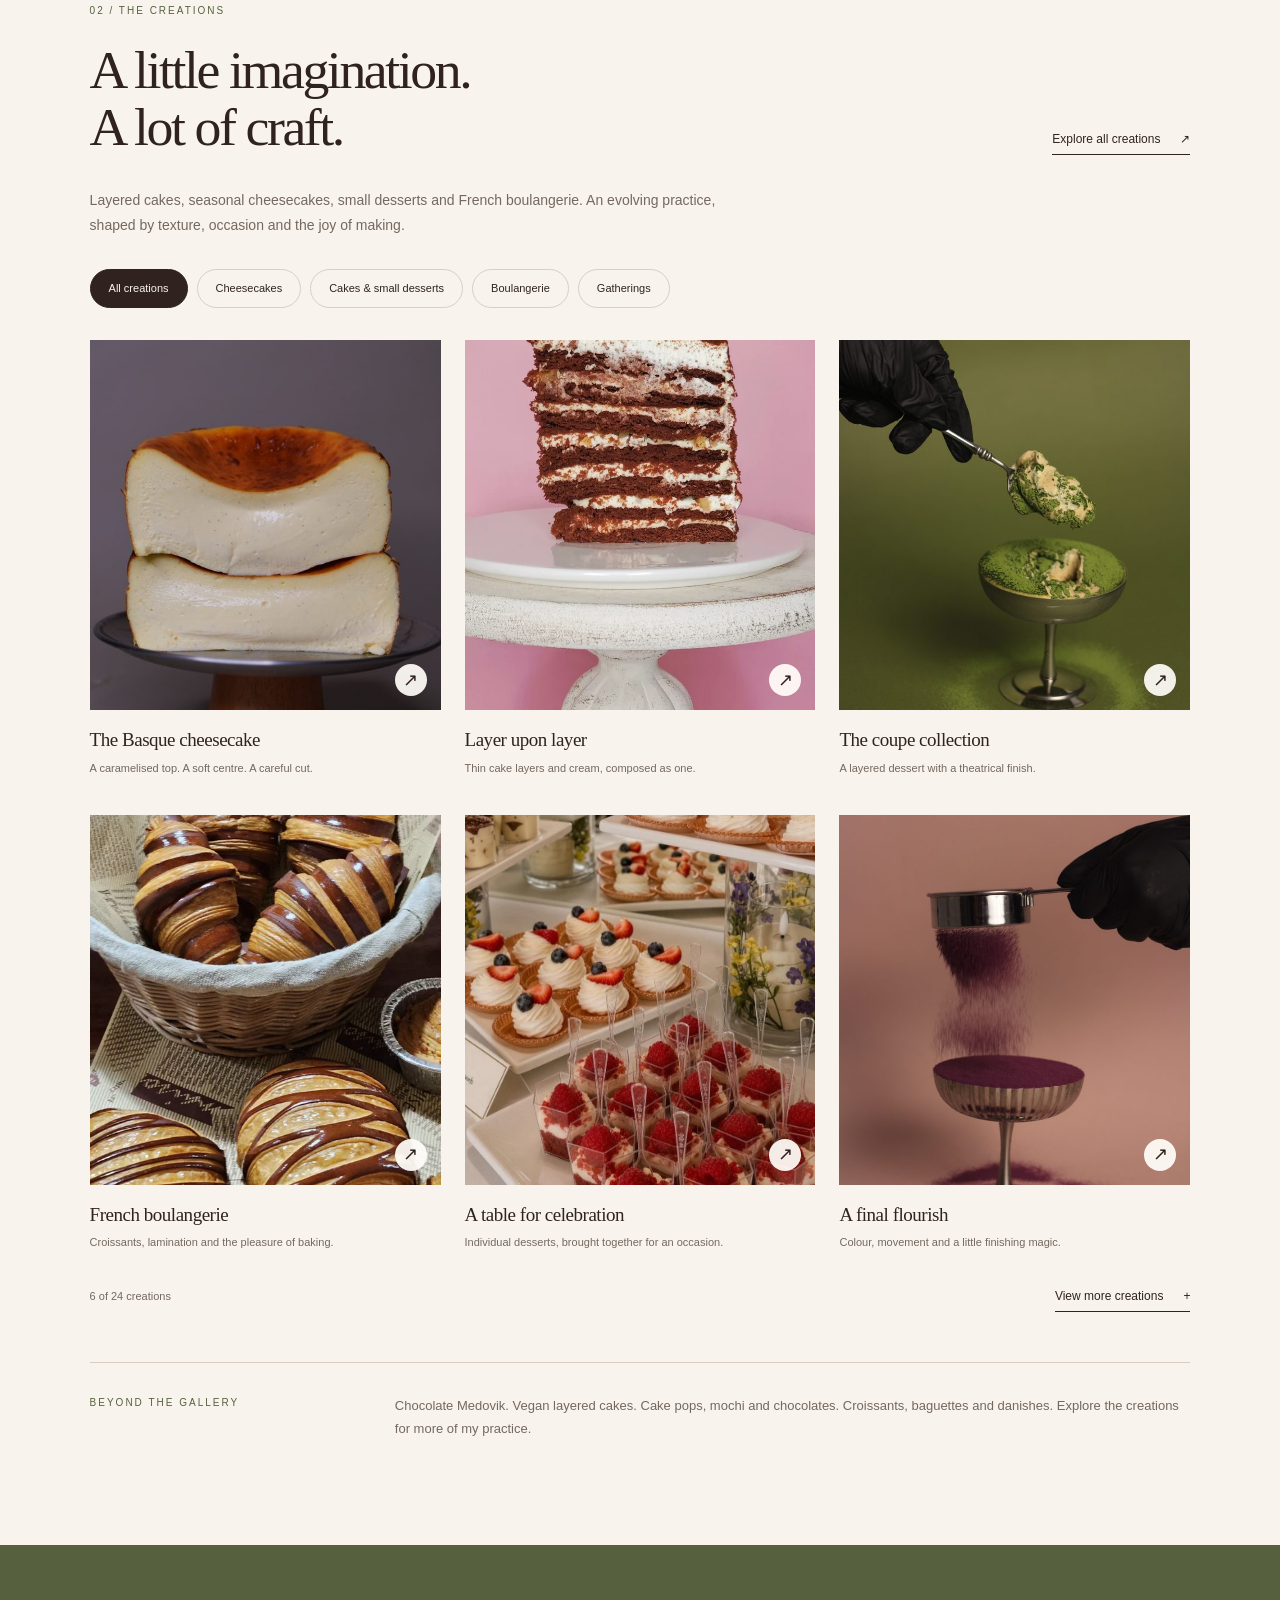
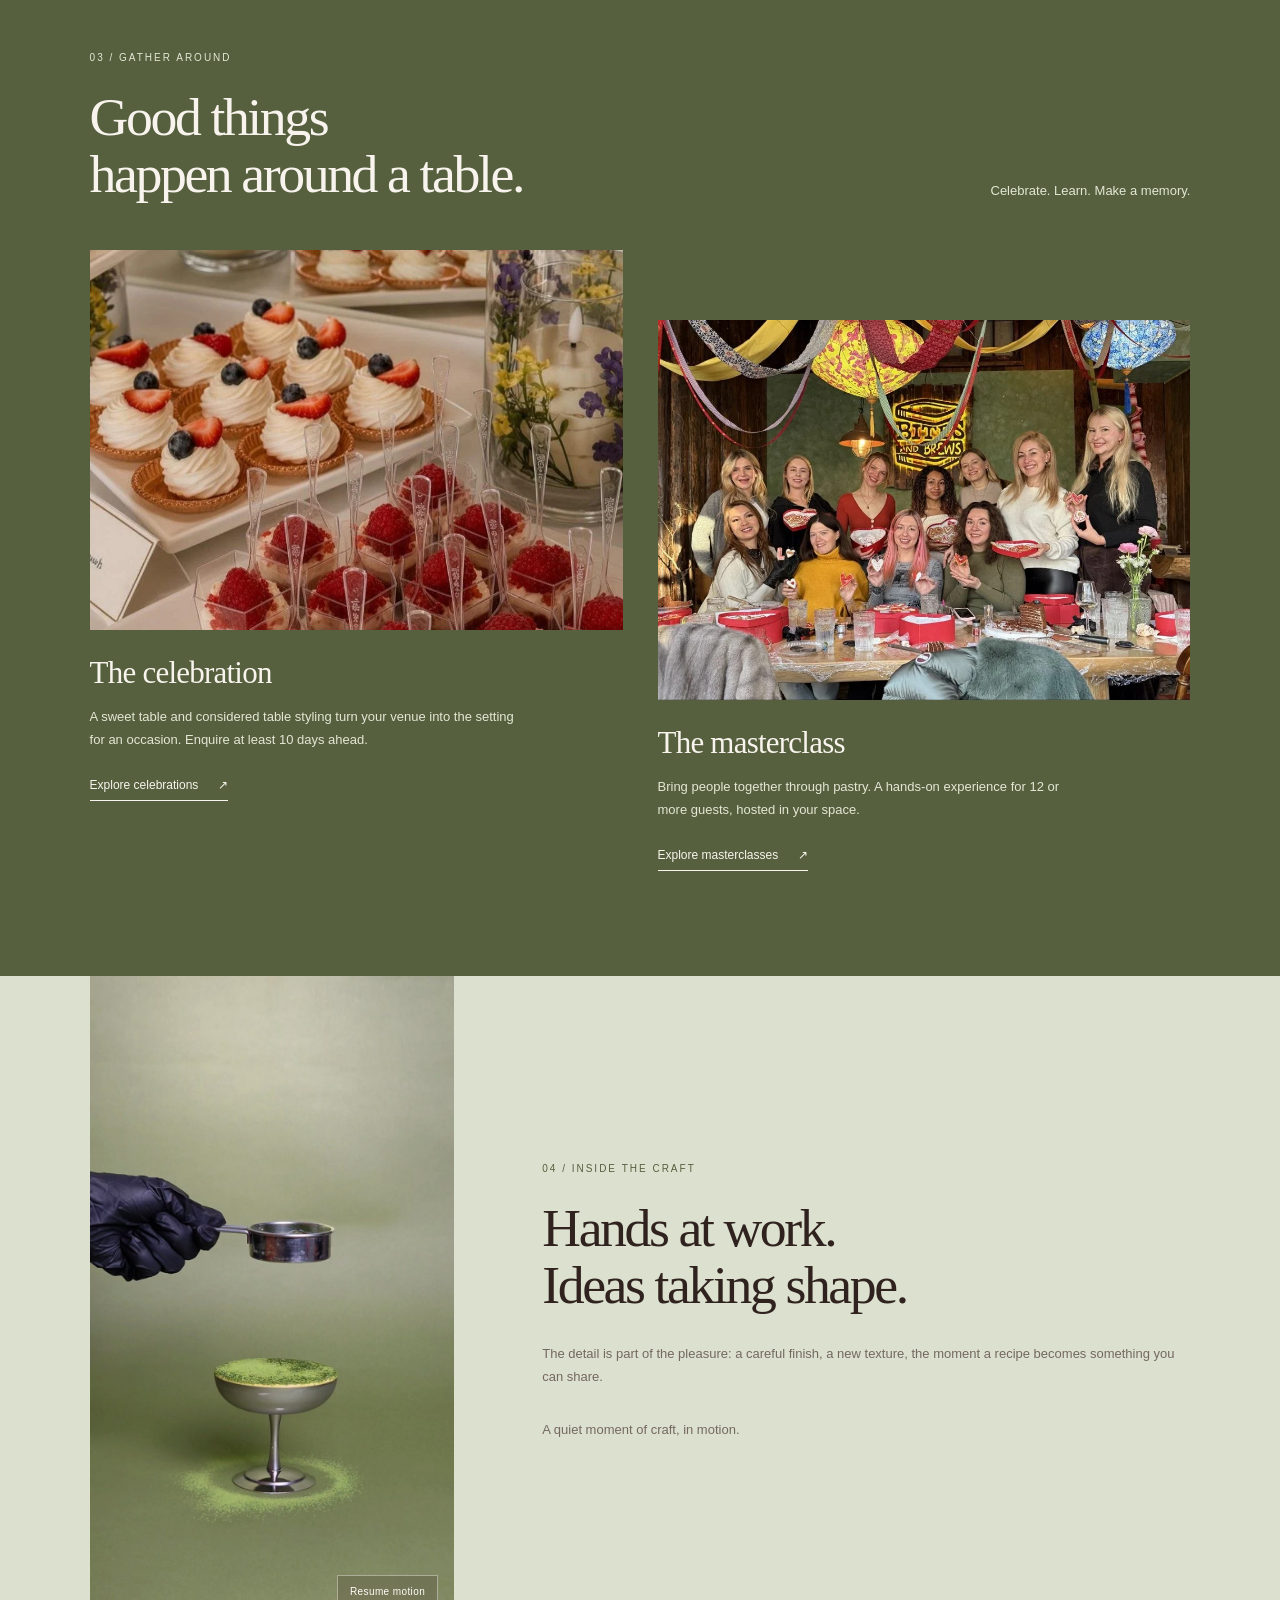
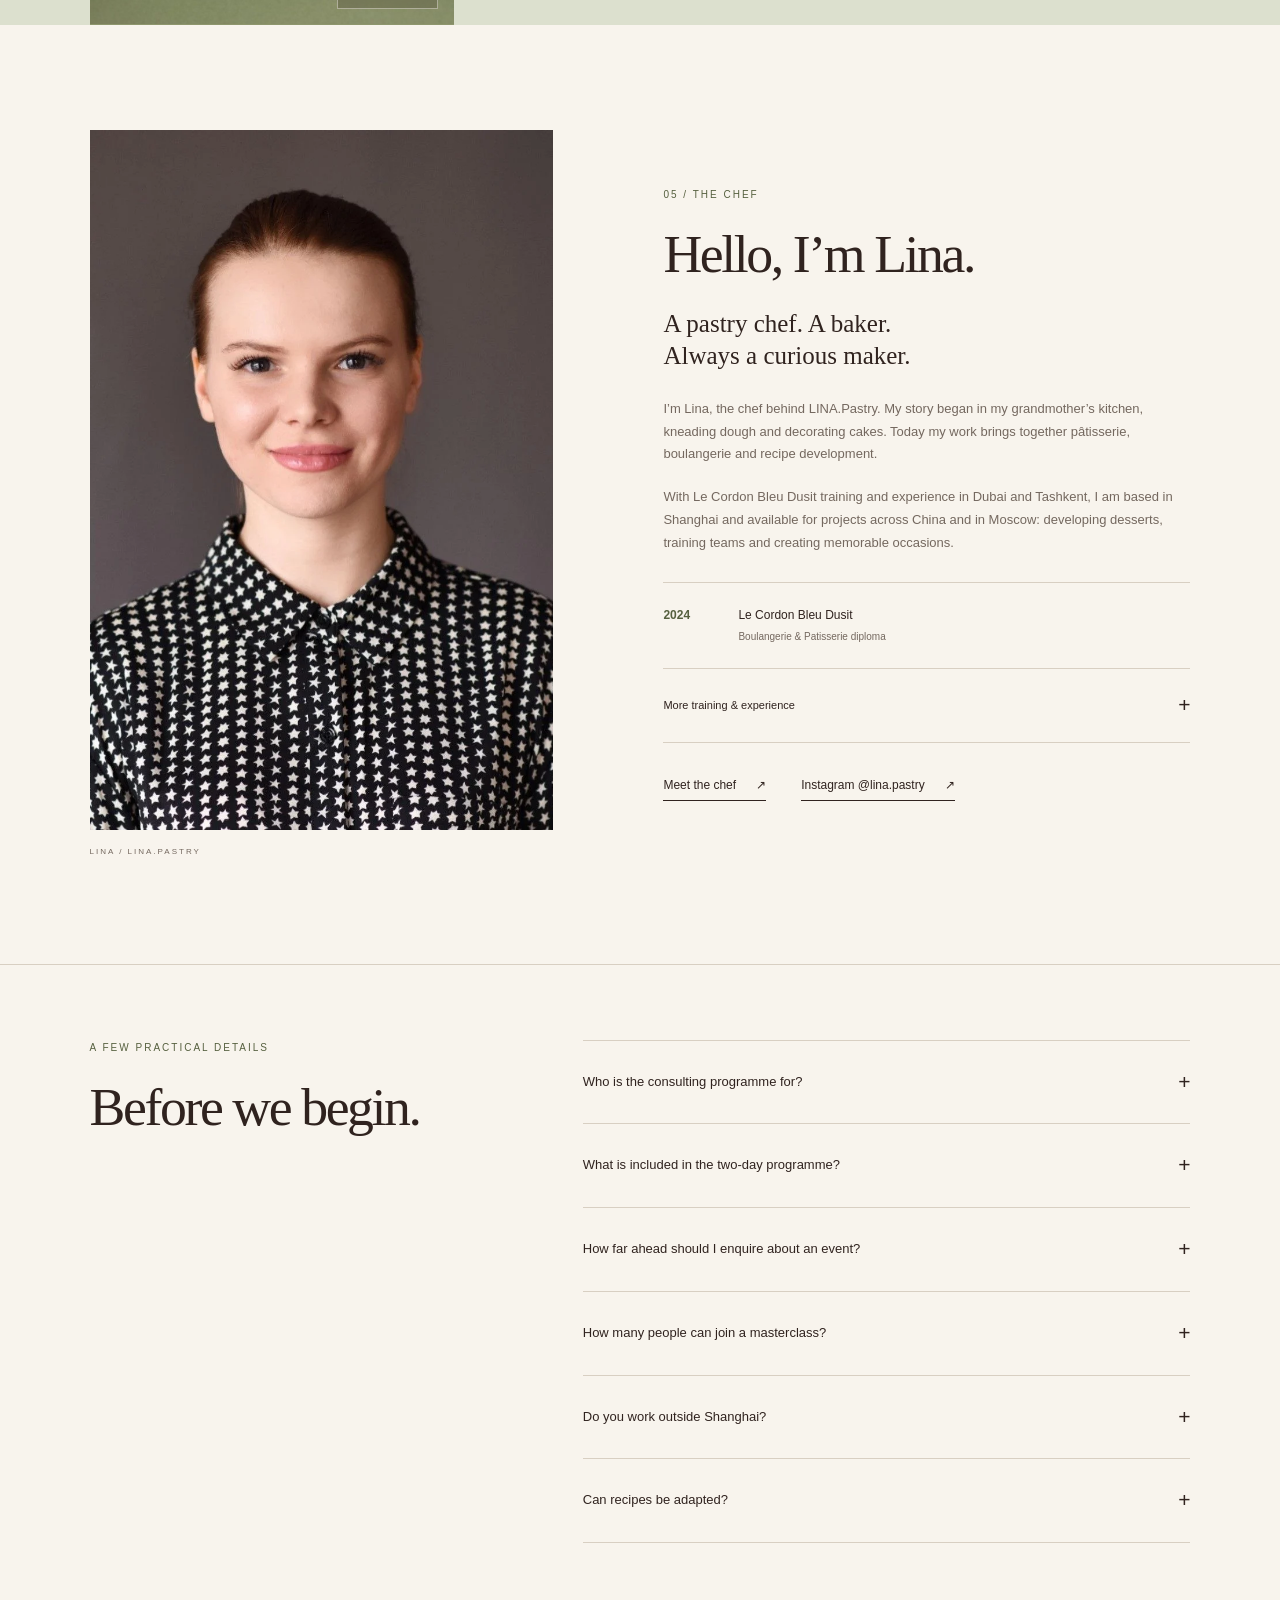
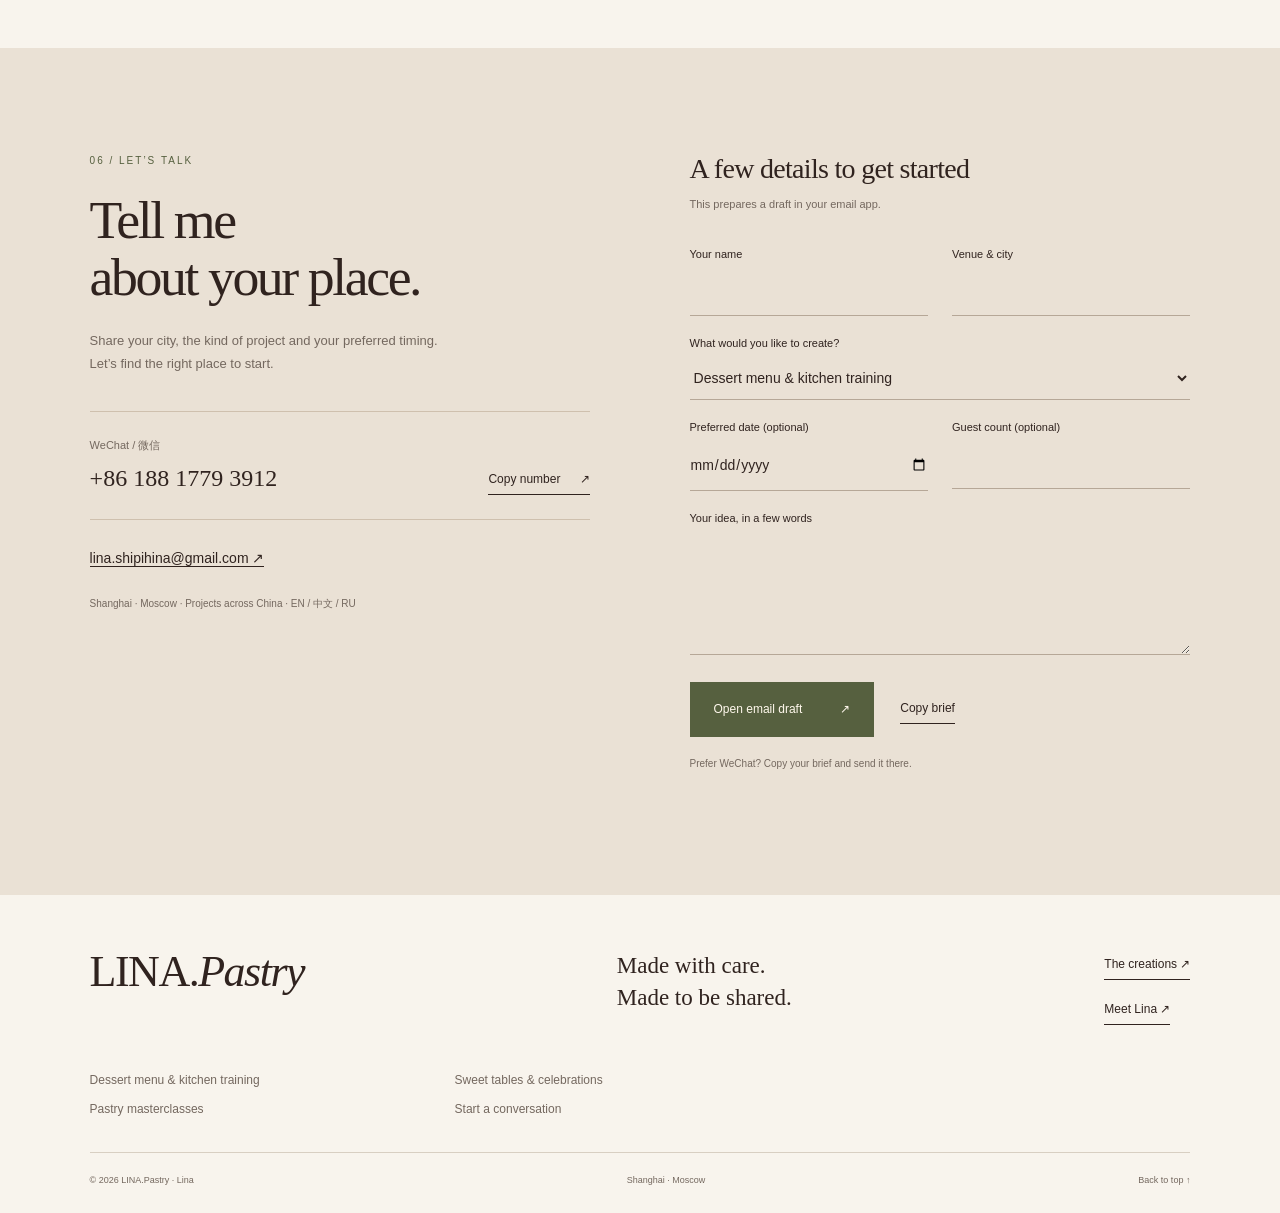
==== commit 9b45728e: "Refine Lina identity, service navigation, matcha palette and selected pastry photographs" ====
--- a/index.html
+++ b/index.html
@@ -1,11 +1,11 @@
 <!doctype html>
-<html lang="en"><head><meta charset="utf-8"><meta name="viewport" content="width=device-width,initial-scale=1"><meta name="theme-color" content="#f8f4ed"><meta name="description" content="LINA.Pastry — pastry consulting, dessert menu development, kitchen training, sweet tables and masterclasses. Shanghai-based, available across China."><meta property="og:title" content="LINA.Pastry | A sweet signature for your venue"><meta property="og:description" content="Pastry consulting, sweet tables and in-venue experiences by Angelina Shipikhina. Shanghai · across China."><meta property="og:type" content="website"><meta property="og:url" content="https://pastry-website-weld.vercel.app/"><meta property="og:image" content="https://pastry-website-weld.vercel.app/assets/images/new/green-tiramisu-coupe.jpg"><title>LINA.Pastry | Pastry consulting & venue experiences</title><link rel="canonical" href="https://pastry-website-weld.vercel.app/"><link rel="icon" type="image/svg+xml" href="favicon.svg"><link rel="stylesheet" href="styles.css"><link rel="stylesheet" href="subpages.css"></head><body>
-<a class="skip" href="#main">Skip to content</a><div class="topline"><span data-en="SHANGHAI · AVAILABLE ACROSS CHINA" data-zh="上海 · 可赴中国各地合作">SHANGHAI · AVAILABLE ACROSS CHINA</span><span>EN / 中文 / RU</span></div><header class="site-header"><a class="brand" href="index.html" aria-label="LINA.Pastry home">LINA.<em>Pastry</em></a><nav id="main-nav" aria-label="Main navigation"><details class="nav-services"><summary><span data-en="Services" data-zh="合作服务">Services</span><span class="nav-chevron" aria-hidden="true">+</span></summary><div class="service-submenu"><a href="menu-consulting.html" class=""><span data-en="Dessert menu &amp; kitchen training" data-zh="甜品菜单与厨房培训">Dessert menu &amp; kitchen training</span></a><a href="celebrations.html" class=""><span data-en="Sweet tables &amp; celebrations" data-zh="甜品台与庆祝活动">Sweet tables &amp; celebrations</span></a><a href="masterclasses.html" class=""><span data-en="Pastry masterclasses" data-zh="甜品大师课">Pastry masterclasses</span></a></div></details><a href="creations.html" class=""><span data-en="Creations" data-zh="甜品作品">Creations</span></a><a href="index.html#experiences" class=""><span data-en="Experiences" data-zh="活动体验">Experiences</span></a><a href="chef.html" class=""><span data-en="The chef" data-zh="主理人">The chef</span></a></nav><div class="header-actions"><button id="language" aria-label="Switch to Chinese">中文</button><a href="index.html#contact" class="header-cta"><span data-en="Let’s talk ↗" data-zh="聊聊合作 ↗">Let’s talk ↗</span></a><button id="menu-toggle" aria-label="Toggle navigation" aria-expanded="false" aria-controls="main-nav"><span></span><span></span></button></div></header>
+<html lang="en"><head><meta charset="utf-8"><meta name="viewport" content="width=device-width,initial-scale=1"><meta name="theme-color" content="#f8f4ed"><meta name="description" content="LINA.Pastry — pastry consulting, dessert menu development, kitchen training, sweet tables and masterclasses. Shanghai-based, available across China and in Moscow."><meta property="og:title" content="LINA.Pastry | A sweet signature for your venue"><meta property="og:description" content="Pastry consulting, sweet tables and in-venue experiences by Lina. Shanghai · Moscow · across China."><meta property="og:type" content="website"><meta property="og:url" content="https://pastry-website-weld.vercel.app/"><meta property="og:image" content="https://pastry-website-weld.vercel.app/assets/images/new/green-tiramisu-coupe.jpg"><title>LINA.Pastry | Pastry consulting & venue experiences</title><link rel="canonical" href="https://pastry-website-weld.vercel.app/"><link rel="icon" type="image/svg+xml" href="favicon.svg"><link rel="stylesheet" href="styles.css"><link rel="stylesheet" href="subpages.css"></head><body>
+<a class="skip" href="#main">Skip to content</a><div class="topline"><span data-en="SHANGHAI · MOSCOW · ACROSS CHINA" data-zh="上海 · 莫斯科 · 中国各地">SHANGHAI · MOSCOW · ACROSS CHINA</span><span>EN / 中文 / RU</span></div><header class="site-header"><a class="brand" href="index.html" aria-label="LINA.Pastry home">LINA.<em>Pastry</em></a><nav id="main-nav" aria-label="Main navigation"><a href="creations.html" class=""><span data-en="Creations" data-zh="甜品作品">Creations</span></a><details class="nav-services"><summary><span data-en="Services" data-zh="合作服务">Services</span><span class="nav-chevron" aria-hidden="true">+</span></summary><div class="service-submenu"><a href="index.html#services" class=""><span data-en="All services" data-zh="全部服务">All services</span></a><a href="menu-consulting.html" class=""><span data-en="Dessert menu &amp; kitchen training" data-zh="甜品菜单与厨房培训">Dessert menu &amp; kitchen training</span></a><a href="celebrations.html" class=""><span data-en="Sweet tables &amp; celebrations" data-zh="甜品台与庆祝活动">Sweet tables &amp; celebrations</span></a><a href="masterclasses.html" class=""><span data-en="Pastry masterclasses" data-zh="甜品大师课">Pastry masterclasses</span></a></div></details><a href="index.html#collaborate" class=""><span data-en="Collaborate" data-zh="合作流程">Collaborate</span></a><a href="index.html#contact" class="nav-contact"><span data-en="Get in touch" data-zh="联系 Lina">Get in touch</span></a></nav><div class="header-actions"><button id="language" aria-label="Switch to Chinese">中文</button><a href="index.html#contact" class="header-cta"><span data-en="Get in touch ↗" data-zh="联系 Lina ↗">Get in touch ↗</span></a><button id="menu-toggle" aria-label="Toggle navigation" aria-expanded="false" aria-controls="main-nav"><span></span><span></span></button></div></header>
 <main id="main"><section class="hero"><div class="hero-copy"><p data-en="PASTRY CONSULTING &amp; VENUE EXPERIENCES" data-zh="甜品顾问 · 场地活动体验" class="eyebrow">PASTRY CONSULTING &amp; VENUE EXPERIENCES</p><h1 data-en="A sweet signature.
 For your place." data-zh="专属甜品，
 为您的场地而作。" >A sweet signature.
-For your place.</h1><p data-en="Dessert menus, kitchen training and beautiful celebrations. Created around your venue. Made to be shared." data-zh="甜品菜单、厨房培训与美好庆祝。围绕场地打造，为分享而创作。" class="hero-intro">Dessert menus, kitchen training and beautiful celebrations. Created around your venue. Made to be shared.</p><div class="hero-buttons"><a class="button" href="#contact" data-service="menu"><span data-en="Discuss your venue" data-zh="聊聊您的场地" >Discuss your venue</span><span aria-hidden="true">↗</span></a><a class="text-link" href="creations.html" ><span data-en="Explore the creations" data-zh="浏览甜品作品" >Explore the creations</span><span aria-hidden="true">↗</span></a></div><div class="hero-signature"><span class="signature-line"></span><span data-en="By Angelina Shipikhina" data-zh="主理人 Angelina Shipikhina" >By Angelina Shipikhina</span></div></div><figure class="hero-visual"><img src="assets/images/new/green-tiramisu-coupe.jpg" alt="A pastry creation from the LINA.Pastry collection" data-alt-en="A pastry creation from the LINA.Pastry collection" data-alt-zh="LINA.Pastry 系列甜品的最后点缀" width="1467" height="2200"  srcset="assets/images/new/green-tiramisu-coupe-small.jpg 600w, assets/images/new/green-tiramisu-coupe.jpg 1467w" sizes="(max-width: 600px) 90vw, 45vw" fetchpriority="high"><figcaption><span data-en="THE LINA.PASTRY COLLECTION" data-zh="LINA.PASTRY 甜品系列">THE LINA.PASTRY COLLECTION</span><span data-en="01 / A TASTE OF THE CRAFT" data-zh="01 / 品味匠心">01 / A TASTE OF THE CRAFT</span></figcaption></figure><a class="scroll-cue" href="#services" aria-label="Explore services">↓</a></section>
-<div class="credentials-strip"><span data-en="Le Cordon Bleu trained" data-zh="蓝带学院研修" >Le Cordon Bleu trained</span><span class="dot">✳</span><span data-en="Pâtisserie &amp; boulangerie" data-zh="法式甜点与面包" >Pâtisserie &amp; boulangerie</span><span class="dot">✳</span><span data-en="Shanghai · available across China" data-zh="上海 · 可赴中国各地合作" >Shanghai · available across China</span></div>
+For your place.</h1><p data-en="Dessert menus, kitchen training and beautiful celebrations. Created around your venue. Made to be shared." data-zh="甜品菜单、厨房培训与美好庆祝。围绕场地打造，为分享而创作。" class="hero-intro">Dessert menus, kitchen training and beautiful celebrations. Created around your venue. Made to be shared.</p><div class="hero-buttons"><a class="button" href="#contact" data-service="menu"><span data-en="Discuss your venue" data-zh="聊聊您的场地" >Discuss your venue</span><span aria-hidden="true">↗</span></a><a class="text-link" href="creations.html" ><span data-en="Explore the creations" data-zh="浏览甜品作品" >Explore the creations</span><span aria-hidden="true">↗</span></a></div><div class="hero-signature"><span class="signature-line"></span><span data-en="By Lina" data-zh="主理人 Lina" >By Lina</span></div></div><figure class="hero-visual"><img src="assets/images/new/green-tiramisu-coupe.jpg" alt="A pastry creation from the LINA.Pastry collection" data-alt-en="A pastry creation from the LINA.Pastry collection" data-alt-zh="LINA.Pastry 系列甜品的最后点缀" width="1467" height="2200"  srcset="assets/images/new/green-tiramisu-coupe-small.jpg 600w, assets/images/new/green-tiramisu-coupe.jpg 1467w" sizes="(max-width: 600px) 90vw, 45vw" fetchpriority="high"><figcaption><span data-en="THE LINA.PASTRY COLLECTION" data-zh="LINA.PASTRY 甜品系列">THE LINA.PASTRY COLLECTION</span><span data-en="01 / A TASTE OF THE CRAFT" data-zh="01 / 品味匠心">01 / A TASTE OF THE CRAFT</span></figcaption></figure><a class="scroll-cue" href="#services" aria-label="Explore services">↓</a></section>
+<div class="credentials-strip"><span data-en="Le Cordon Bleu trained" data-zh="蓝带学院研修" >Le Cordon Bleu trained</span><span class="dot">✳</span><span data-en="Pâtisserie &amp; boulangerie" data-zh="法式甜点与面包" >Pâtisserie &amp; boulangerie</span><span class="dot">✳</span><span data-en="Shanghai · Moscow · across China" data-zh="上海 · 莫斯科 · 可赴中国各地合作" >Shanghai · Moscow · across China</span></div>
 <section class="section intro-section"><p class="eyebrow">LINA.PASTRY</p><h2 data-en="The last course.
 A lasting impression." data-zh="最后一道，
 留下回味。" >The last course.
@@ -26,14 +26,14 @@
 A new skill." data-zh="围坐一桌，
 探索新手艺。" >A shared table.
 A new skill.</h3><p data-en="Turn your venue into a place to learn, make and share. A hands-on pastry experience hosted in your space." data-zh="让场地成为学习、制作与分享的空间，举办亲手实践的甜品体验。" class="service-intro">Turn your venue into a place to learn, make and share. A hands-on pastry experience hosted in your space.</p><ul><li><span data-en="For groups of 12 or more" data-zh="12 人起的小组活动" >For groups of 12 or more</span></li><li><span data-en="Hosted in your venue" data-zh="在您的场地举办" >Hosted in your venue</span></li><li><span data-en="Pastry-making &amp; shared discovery" data-zh="甜品制作与共同探索" >Pastry-making &amp; shared discovery</span></li><li><span data-en="Theme and format discussed together" data-zh="共同商定主题与活动形式" >Theme and format discussed together</span></li></ul><div class="service-bottom"><p data-en="12+ guests · In your space" data-zh="12 人起 · 在您的空间" class="small-note">12+ guests · In your space</p><a class="text-link" href="masterclasses.html" ><span data-en="Explore this service" data-zh="探索合作详情" >Explore this service</span><span aria-hidden="true">↗</span></a></div></article></div></section>
-<section class="consulting section"><div class="consulting-visual"><img src="assets/images/new/classic-cheesecake-texture.jpg" alt="A carefully finished slice of cheesecake" data-alt-en="A carefully finished slice of cheesecake" data-alt-zh="细致呈现的芝士蛋糕切片" width="1238" height="2200"  srcset="assets/images/new/classic-cheesecake-texture-small.jpg 506w, assets/images/new/classic-cheesecake-texture.jpg 1238w" sizes="(max-width: 600px) 90vw, 45vw" loading="lazy"><div class="format-stamp"><strong data-en="2 visits" data-zh="2 次到店" >2 visits</strong><span data-en="2 days" data-zh="2 天协作" >2 days</span></div></div><div class="consulting-copy"><p data-en="THE CONSULTING PROGRAMME" data-zh="甜品顾问服务" class="eyebrow">THE CONSULTING PROGRAMME</p><h2 data-en="From an idea
-to your team’s hands." data-zh="从一个想法，
-到团队的手中。" >From an idea
-to your team’s hands.</h2><p data-en="A dessert should feel at home on your menu. And your kitchen should know how to make it. That is why recipe development and team training belong together." data-zh="甜品应该自然融入菜单，厨房团队也应该懂得如何制作。因此，配方研发与团队培训始终相伴。" >A dessert should feel at home on your menu. And your kitchen should know how to make it. That is why recipe development and team training belong together.</p><ol class="process"><li><span class="step-number">01</span><div><h3 data-en="Understand your venue" data-zh="了解您的场地" >Understand your venue</h3><p data-en="We review the menu, your concept and the role dessert should play." data-zh="评估菜单、场地定位，以及甜品应承担的角色。" >We review the menu, your concept and the role dessert should play.</p></div></li><li><span class="step-number">02</span><div><h3 data-en="Develop your sweet signature" data-zh="研发专属甜品" >Develop your sweet signature</h3><p data-en="One or more new desserts, shaped around your kitchen and your concept." data-zh="围绕厨房条件与场地理念，研发一款或多款新甜品。" >One or more new desserts, shaped around your kitchen and your concept.</p></div></li><li><span class="step-number">03</span><div><h3 data-en="Document. Train. Serve." data-zh="交付配方，培训出品。" >Document. Train. Serve.</h3><p data-en="Preparation sheets and practical training help your team make and plate the desserts." data-zh="操作说明与实操培训，帮助团队完成制作与摆盘。" >Preparation sheets and practical training help your team make and plate the desserts.</p></div></li></ol><blockquote><span data-en="“I don’t leave a recipe without training.”" data-zh="“交付配方，也交付培训。”" >“I don’t leave a recipe without training.”</span></blockquote><a class="text-link" href="#contact" data-service="menu"><span data-en="Start a menu conversation" data-zh="开始菜单合作" >Start a menu conversation</span><span aria-hidden="true">↗</span></a></div></section>
+<section id="collaborate" class="consulting section"><div class="consulting-visual"><img src="assets/images/new/classic-cheesecake-texture.jpg" alt="A carefully finished slice of cheesecake" data-alt-en="A carefully finished slice of cheesecake" data-alt-zh="细致呈现的芝士蛋糕切片" width="1238" height="2200"  srcset="assets/images/new/classic-cheesecake-texture-small.jpg 506w, assets/images/new/classic-cheesecake-texture.jpg 1238w" sizes="(max-width: 600px) 90vw, 45vw" loading="lazy"><div class="format-stamp"><strong data-en="Together" data-zh="携手" >Together</strong><span data-en="STEP BY STEP" data-zh="一步一步" >STEP BY STEP</span></div></div><div class="consulting-copy"><p data-en="HOW WE COLLABORATE" data-zh="合作流程" class="eyebrow">HOW WE COLLABORATE</p><h2 data-en="From our first meeting
+to the final details." data-zh="从初次见面，
+到最后的细节。" >From our first meeting
+to the final details.</h2><p data-en="Every collaboration starts with a conversation. We get to know your place, agree what we want to create and work through the details together." data-zh="每次合作都始于交流。了解您的场地，商定共同的创作目标，再一起落实每一处细节。" >Every collaboration starts with a conversation. We get to know your place, agree what we want to create and work through the details together.</p><ol class="process"><li><span class="step-number">01</span><div><h3 data-en="First meeting" data-zh="初次见面" >First meeting</h3><p data-en="We talk about your venue, your ideas and the people you want to welcome. Share your city and the kind of project you have in mind." data-zh="聊聊您的场地、想法与希望邀请的人群，并说明城市和项目类型。" >We talk about your venue, your ideas and the people you want to welcome. Share your city and the kind of project you have in mind.</p></div></li><li><span class="step-number">02</span><div><h3 data-en="Agree the concept &amp; plan" data-zh="商定创意与计划" >Agree the concept &amp; plan</h3><p data-en="Together, we choose the right service and agree the scope, timing and practical arrangements." data-zh="共同选择适合的服务，确认合作范围、时间与具体安排。" >Together, we choose the right service and agree the scope, timing and practical arrangements.</p></div></li><li><span class="step-number">03</span><div><h3 data-en="Create &amp; bring it to life" data-zh="创作并落实" >Create &amp; bring it to life</h3><p data-en="We develop the agreed desserts or experience and prepare the final details. Menu consulting includes recipe sheets and hands-on team training." data-zh="研发约定的甜品或活动体验，准备最终细节。菜单顾问服务包含配方说明与团队实操培训。" >We develop the agreed desserts or experience and prepare the final details. Menu consulting includes recipe sheets and hands-on team training.</p></div></li></ol><blockquote><span data-en="“I don’t leave a recipe without training.”" data-zh="“交付配方，也交付培训。”" >“I don’t leave a recipe without training.”</span></blockquote><a class="text-link" href="#contact" ><span data-en="Start a conversation" data-zh="聊聊您的想法" >Start a conversation</span><span aria-hidden="true">↗</span></a></div></section>
 <section id="creations" class="section portfolio"><div class="section-heading"><div><p data-en="02 / THE CREATIONS" data-zh="02 / 甜品作品" class="eyebrow">02 / THE CREATIONS</p><h2 data-en="A little imagination.
 A lot of craft." data-zh="一点想象，
 满满匠心。" >A little imagination.
-A lot of craft.</h2></div><a class="text-link" href="creations.html" ><span data-en="Explore all creations" data-zh="浏览全部作品" >Explore all creations</span><span aria-hidden="true">↗</span></a></div><p data-en="Layered cakes, seasonal cheesecakes, small desserts and French boulangerie. An evolving practice, shaped by texture, occasion and the joy of making." data-zh="夹层蛋糕、时令芝士蛋糕、小甜点与法式面包。以质地、场合和创作的喜悦，持续探索。" class="section-intro">Layered cakes, seasonal cheesecakes, small desserts and French boulangerie. An evolving practice, shaped by texture, occasion and the joy of making.</p><div class="filters" aria-label="Filter creations"><button class="filter active" data-filter="all" aria-pressed="true"><span data-en="All creations" data-zh="全部作品" >All creations</span></button><button class="filter " data-filter="cheesecake" aria-pressed="false"><span data-en="Cheesecakes" data-zh="芝士蛋糕" >Cheesecakes</span></button><button class="filter " data-filter="desserts" aria-pressed="false"><span data-en="Cakes &amp; small desserts" data-zh="蛋糕与小甜点" >Cakes &amp; small desserts</span></button><button class="filter " data-filter="bread" aria-pressed="false"><span data-en="Boulangerie" data-zh="面包烘焙" >Boulangerie</span></button><button class="filter " data-filter="events" aria-pressed="false"><span data-en="Gatherings" data-zh="活动时光" >Gatherings</span></button></div><div class="gallery" id="gallery"><figure class="work" data-category="cheesecake"><button class="gallery-open" data-index="0" aria-label="The Basque cheesecake"><img src="assets/images/new/classic-basque-cheesecake.jpg" alt="The Basque cheesecake" data-alt-en="The Basque cheesecake" data-alt-zh="巴斯克芝士蛋糕" width="1238" height="2200"  srcset="assets/images/new/classic-basque-cheesecake-small.jpg 506w, assets/images/new/classic-basque-cheesecake.jpg 1238w" loading="lazy" sizes="(max-width: 800px) 43vw, 28vw"><span class="zoom" aria-hidden="true">↗</span></button><figcaption><h3 data-en="The Basque cheesecake" data-zh="巴斯克芝士蛋糕" >The Basque cheesecake</h3><p data-en="A caramelised top. A soft centre. A careful cut." data-zh="焦香表面，柔软内心，细致切面。" >A caramelised top. A soft centre. A careful cut.</p></figcaption></figure><figure class="work" data-category="desserts"><button class="gallery-open" data-index="1" aria-label="Layer upon layer"><img src="assets/images/portfolio/chocolate-layer-cake.webp" alt="Layer upon layer" data-alt-en="Layer upon layer" data-alt-zh="层层叠叠" width="672" height="1210"  loading="lazy" sizes="(max-width: 800px) 43vw, 28vw"><span class="zoom" aria-hidden="true">↗</span></button><figcaption><h3 data-en="Layer upon layer" data-zh="层层叠叠" >Layer upon layer</h3><p data-en="Thin cake layers and cream, composed as one." data-zh="薄蛋糕片与奶油，层层组合。" >Thin cake layers and cream, composed as one.</p></figcaption></figure><figure class="work" data-category="desserts"><button class="gallery-open" data-index="2" aria-label="The coupe collection"><img src="assets/images/new/green-tiramisu-coupe.jpg" alt="The coupe collection" data-alt-en="The coupe collection" data-alt-zh="高脚杯甜品系列" width="1467" height="2200"  srcset="assets/images/new/green-tiramisu-coupe-small.jpg 600w, assets/images/new/green-tiramisu-coupe.jpg 1467w" loading="lazy" sizes="(max-width: 800px) 43vw, 28vw"><span class="zoom" aria-hidden="true">↗</span></button><figcaption><h3 data-en="The coupe collection" data-zh="高脚杯甜品系列" >The coupe collection</h3><p data-en="A layered dessert with a theatrical finish." data-zh="层叠甜品，加上一笔点睛。" >A layered dessert with a theatrical finish.</p></figcaption></figure><figure class="work" data-category="bread"><button class="gallery-open" data-index="3" aria-label="French boulangerie"><img src="assets/images/portfolio/croissants.webp" alt="French boulangerie" data-alt-en="French boulangerie" data-alt-zh="法式面包烘焙" width="512" height="910"  loading="lazy" sizes="(max-width: 800px) 43vw, 28vw"><span class="zoom" aria-hidden="true">↗</span></button><figcaption><h3 data-en="French boulangerie" data-zh="法式面包烘焙" >French boulangerie</h3><p data-en="Croissants, lamination and the pleasure of baking." data-zh="可颂、起酥与烘焙的乐趣。" >Croissants, lamination and the pleasure of baking.</p></figcaption></figure><figure class="work" data-category="events"><button class="gallery-open" data-index="4" aria-label="A table for celebration"><img src="assets/images/photo-13.webp" alt="A table for celebration" data-alt-en="A table for celebration" data-alt-zh="庆祝的甜品台" width="853" height="1280"  loading="lazy" sizes="(max-width: 800px) 43vw, 28vw"><span class="zoom" aria-hidden="true">↗</span></button><figcaption><h3 data-en="A table for celebration" data-zh="庆祝的甜品台" >A table for celebration</h3><p data-en="Individual desserts, brought together for an occasion." data-zh="以独立份甜点，共同呈现庆祝时刻。" >Individual desserts, brought together for an occasion.</p></figcaption></figure><figure class="work" data-category="desserts"><button class="gallery-open" data-index="5" aria-label="A final flourish"><img src="assets/images/new/purple-tiramisu-studio.jpg" alt="A final flourish" data-alt-en="A final flourish" data-alt-zh="最后的点缀" width="1467" height="2200"  srcset="assets/images/new/purple-tiramisu-studio-small.jpg 600w, assets/images/new/purple-tiramisu-studio.jpg 1467w" loading="lazy" sizes="(max-width: 800px) 43vw, 28vw"><span class="zoom" aria-hidden="true">↗</span></button><figcaption><h3 data-en="A final flourish" data-zh="最后的点缀" >A final flourish</h3><p data-en="Colour, movement and a little finishing magic." data-zh="色彩、动作与收尾的巧思。" >Colour, movement and a little finishing magic.</p></figcaption></figure><figure class="work" data-category="cheesecake"><button class="gallery-open" data-index="6" aria-label="Texture in focus"><img src="assets/images/new/green-basque-cheesecake.jpg" alt="Texture in focus" data-alt-en="Texture in focus" data-alt-zh="细看质地" width="1238" height="2200"  srcset="assets/images/new/green-basque-cheesecake-small.jpg 506w, assets/images/new/green-basque-cheesecake.jpg 1238w" loading="lazy" sizes="(max-width: 800px) 43vw, 28vw"><span class="zoom" aria-hidden="true">↗</span></button><figcaption><h3 data-en="Texture in focus" data-zh="细看质地" >Texture in focus</h3><p data-en="From a whole cheesecake to the first slice." data-zh="从完整芝士蛋糕，到第一片切面。" >From a whole cheesecake to the first slice.</p></figcaption></figure><figure class="work" data-category="cheesecake"><button class="gallery-open" data-index="7" aria-label="A spoonful of chocolate"><img src="assets/images/new/chocolate-cheesecake-spoon.jpg" alt="A spoonful of chocolate" data-alt-en="A spoonful of chocolate" data-alt-zh="一勺巧克力" width="1238" height="2200"  srcset="assets/images/new/chocolate-cheesecake-spoon-small.jpg 506w, assets/images/new/chocolate-cheesecake-spoon.jpg 1238w" loading="lazy" sizes="(max-width: 800px) 43vw, 28vw"><span class="zoom" aria-hidden="true">↗</span></button><figcaption><h3 data-en="A spoonful of chocolate" data-zh="一勺巧克力" >A spoonful of chocolate</h3><p data-en="A closer look at the centre of the dessert." data-zh="凑近一点，探索甜品的内心。" >A closer look at the centre of the dessert.</p></figcaption></figure><figure class="work" data-category="cheesecake"><button class="gallery-open" data-index="8" aria-label="The art of the slice"><img src="assets/images/new/dark-cheesecake-handheld.jpg" alt="The art of the slice" data-alt-en="The art of the slice" data-alt-zh="切片的艺术" width="1238" height="2200"  srcset="assets/images/new/dark-cheesecake-handheld-small.jpg 506w, assets/images/new/dark-cheesecake-handheld.jpg 1238w" loading="lazy" sizes="(max-width: 800px) 43vw, 28vw"><span class="zoom" aria-hidden="true">↗</span></button><figcaption><h3 data-en="The art of the slice" data-zh="切片的艺术" >The art of the slice</h3><p data-en="A simple presentation that lets texture speak." data-zh="以简洁呈现，让质地表达。" >A simple presentation that lets texture speak.</p></figcaption></figure><figure class="work" data-category="cheesecake"><button class="gallery-open" data-index="9" aria-label="Plated with contrast"><img src="assets/images/new/green-cheesecake-berry-sauce.jpg" alt="Plated with contrast" data-alt-en="Plated with contrast" data-alt-zh="盘中的对比" width="1238" height="2200"  srcset="assets/images/new/green-cheesecake-berry-sauce-small.jpg 506w, assets/images/new/green-cheesecake-berry-sauce.jpg 1238w" loading="lazy" sizes="(max-width: 800px) 43vw, 28vw"><span class="zoom" aria-hidden="true">↗</span></button><figcaption><h3 data-en="Plated with contrast" data-zh="盘中的对比" >Plated with contrast</h3><p data-en="A single portion, finished with colour." data-zh="以色彩点缀的独立份甜点。" >A single portion, finished with colour.</p></figcaption></figure><figure class="work" data-category="cheesecake"><button class="gallery-open" data-index="10" aria-label="A whole-cake moment"><img src="assets/images/new/chocolate-basque-cheesecake.jpg" alt="A whole-cake moment" data-alt-en="A whole-cake moment" data-alt-zh="完整蛋糕的片刻" width="1238" height="2200"  srcset="assets/images/new/chocolate-basque-cheesecake-small.jpg 506w, assets/images/new/chocolate-basque-cheesecake.jpg 1238w" loading="lazy" sizes="(max-width: 800px) 43vw, 28vw"><span class="zoom" aria-hidden="true">↗</span></button><figcaption><h3 data-en="A whole-cake moment" data-zh="完整蛋糕的片刻" >A whole-cake moment</h3><p data-en="A generous centrepiece with a considered finish." data-zh="丰盛的餐桌焦点，用心收尾。" >A generous centrepiece with a considered finish.</p></figcaption></figure><figure class="work" data-category="desserts"><button class="gallery-open" data-index="11" aria-label="Colour between the layers"><img src="assets/images/portfolio/colourful-layer-cake.webp" alt="Colour between the layers" data-alt-en="Colour between the layers" data-alt-zh="层次之间的色彩" width="681" height="1210"  loading="lazy" sizes="(max-width: 800px) 43vw, 28vw"><span class="zoom" aria-hidden="true">↗</span></button><figcaption><h3 data-en="Colour between the layers" data-zh="层次之间的色彩" >Colour between the layers</h3><p data-en="A playful approach to the layered cake." data-zh="以轻松趣味演绎夹层蛋糕。" >A playful approach to the layered cake.</p></figcaption></figure><figure class="work" data-category="desserts"><button class="gallery-open" data-index="12" aria-label="Made for an occasion"><img src="assets/images/portfolio/celebration-layer-cake.webp" alt="Made for an occasion" data-alt-en="Made for an occasion" data-alt-zh="为庆祝而作" width="540" height="720"  loading="lazy" sizes="(max-width: 800px) 43vw, 28vw"><span class="zoom" aria-hidden="true">↗</span></button><figcaption><h3 data-en="Made for an occasion" data-zh="为庆祝而作" >Made for an occasion</h3><p data-en="Layered cakes, dressed for the table." data-zh="为餐桌盛装呈现的夹层蛋糕。" >Layered cakes, dressed for the table.</p></figcaption></figure><figure class="work" data-category="desserts"><button class="gallery-open" data-index="13" aria-label="Small cakes, personal details"><img src="assets/images/portfolio/decorated-mini-cakes.webp" alt="Small cakes, personal details" data-alt-en="Small cakes, personal details" data-alt-zh="小蛋糕，细致心意" width="908" height="1210"  loading="lazy" sizes="(max-width: 800px) 43vw, 28vw"><span class="zoom" aria-hidden="true">↗</span></button><figcaption><h3 data-en="Small cakes, personal details" data-zh="小蛋糕，细致心意" >Small cakes, personal details</h3><p data-en="Individual creations, each with its own finish." data-zh="每一份独立创作，都有自己的细节。" >Individual creations, each with its own finish.</p></figcaption></figure><figure class="work" data-category="desserts"><button class="gallery-open" data-index="14" aria-label="A number worth celebrating"><img src="assets/images/portfolio/number-cakes.webp" alt="A number worth celebrating" data-alt-en="A number worth celebrating" data-alt-zh="值得庆祝的数字" width="560" height="375"  loading="lazy" sizes="(max-width: 800px) 43vw, 28vw"><span class="zoom" aria-hidden="true">↗</span></button><figcaption><h3 data-en="A number worth celebrating" data-zh="值得庆祝的数字" >A number worth celebrating</h3><p data-en="A celebration cake with a personal shape." data-zh="以特别的形状，呈现庆祝蛋糕。" >A celebration cake with a personal shape.</p></figcaption></figure><figure class="work" data-category="desserts"><button class="gallery-open" data-index="15" aria-label="The small-dessert assortment"><img src="assets/images/photo-16.webp" alt="The small-dessert assortment" data-alt-en="The small-dessert assortment" data-alt-zh="小甜点拼盘" width="964" height="1280"  loading="lazy" sizes="(max-width: 800px) 43vw, 28vw"><span class="zoom" aria-hidden="true">↗</span></button><figcaption><h3 data-en="The small-dessert assortment" data-zh="小甜点拼盘" >The small-dessert assortment</h3><p data-en="A variety of shapes, colours and finishing details." data-zh="多样的形状、色彩与装饰细节。" >A variety of shapes, colours and finishing details.</p></figcaption></figure><figure class="work" data-category="desserts"><button class="gallery-open" data-index="16" aria-label="The finishing ritual"><img src="assets/images/new/coffee-tiramisu-dusting.jpg" alt="The finishing ritual" data-alt-en="The finishing ritual" data-alt-zh="收尾的仪式" width="1467" height="2200"  srcset="assets/images/new/coffee-tiramisu-dusting-small.jpg 600w, assets/images/new/coffee-tiramisu-dusting.jpg 1467w" loading="lazy" sizes="(max-width: 800px) 43vw, 28vw"><span class="zoom" aria-hidden="true">↗</span></button><figcaption><h3 data-en="The finishing ritual" data-zh="收尾的仪式" >The finishing ritual</h3><p data-en="A coupe dessert, dusted just before the moment." data-zh="高脚杯甜品，上桌前的最后点缀。" >A coupe dessert, dusted just before the moment.</p></figcaption></figure><figure class="work" data-category="desserts"><button class="gallery-open" data-index="17" aria-label="Piped by hand"><img src="assets/images/new/lemon-tiramisu-studio.jpg" alt="Piped by hand" data-alt-en="Piped by hand" data-alt-zh="手工裱制" width="1467" height="2200"  srcset="assets/images/new/lemon-tiramisu-studio-small.jpg 600w, assets/images/new/lemon-tiramisu-studio.jpg 1467w" loading="lazy" sizes="(max-width: 800px) 43vw, 28vw"><span class="zoom" aria-hidden="true">↗</span></button><figcaption><h3 data-en="Piped by hand" data-zh="手工裱制" >Piped by hand</h3><p data-en="Each movement becomes part of the final presentation." data-zh="每一个动作，都成为呈现的一部分。" >Each movement becomes part of the final presentation.</p></figcaption></figure><figure class="work" data-category="desserts"><button class="gallery-open" data-index="18" aria-label="A delicate finish"><img src="assets/images/new/coconut-tiramisu-dusting.jpg" alt="A delicate finish" data-alt-en="A delicate finish" data-alt-zh="轻盈的收尾" width="1467" height="2200"  srcset="assets/images/new/coconut-tiramisu-dusting-small.jpg 600w, assets/images/new/coconut-tiramisu-dusting.jpg 1467w" loading="lazy" sizes="(max-width: 800px) 43vw, 28vw"><span class="zoom" aria-hidden="true">↗</span></button><figcaption><h3 data-en="A delicate finish" data-zh="轻盈的收尾" >A delicate finish</h3><p data-en="A textured topping, falling into place." data-zh="细碎装饰，轻轻落下。" >A textured topping, falling into place.</p></figcaption></figure><figure class="work" data-category="bread"><button class="gallery-open" data-index="19" aria-label="The bread table"><img src="assets/images/portfolio/bread-basket.webp" alt="The bread table" data-alt-en="The bread table" data-alt-zh="面包的一桌" width="910" height="512"  loading="lazy" sizes="(max-width: 800px) 43vw, 28vw"><span class="zoom" aria-hidden="true">↗</span></button><figcaption><h3 data-en="The bread table" data-zh="面包的一桌" >The bread table</h3><p data-en="An assortment from the boulangerie portfolio." data-zh="面包作品集中的丰富组合。" >An assortment from the boulangerie portfolio.</p></figcaption></figure><figure class="work" data-category="bread"><button class="gallery-open" data-index="20" aria-label="Danish pastries"><img src="assets/images/portfolio/danish-pastries.webp" alt="Danish pastries" data-alt-en="Danish pastries" data-alt-zh="丹麦酥点" width="512" height="998"  loading="lazy" sizes="(max-width: 800px) 43vw, 28vw"><span class="zoom" aria-hidden="true">↗</span></button><figcaption><h3 data-en="Danish pastries" data-zh="丹麦酥点" >Danish pastries</h3><p data-en="Small pastries, shaped and finished with care." data-zh="用心塑形与装饰的小酥点。" >Small pastries, shaped and finished with care.</p></figcaption></figure><figure class="work" data-category="events"><button class="gallery-open" data-index="21" aria-label="Dessert meets table styling"><img src="assets/images/photo-14.webp" alt="Dessert meets table styling" data-alt-en="Dessert meets table styling" data-alt-zh="甜品与餐桌布置" width="897" height="1280"  loading="lazy" sizes="(max-width: 800px) 43vw, 28vw"><span class="zoom" aria-hidden="true">↗</span></button><figcaption><h3 data-en="Dessert meets table styling" data-zh="甜品与餐桌布置" >Dessert meets table styling</h3><p data-en="A sweet table considered as part of the setting." data-zh="将甜品台作为场景的一部分来构思。" >A sweet table considered as part of the setting.</p></figcaption></figure><figure class="work" data-category="events"><button class="gallery-open" data-index="22" aria-label="Set for a gathering"><img src="assets/images/photo-15.webp" alt="Set for a gathering" data-alt-en="Set for a gathering" data-alt-zh="为相聚而布置" width="954" height="1280"  loading="lazy" sizes="(max-width: 800px) 43vw, 28vw"><span class="zoom" aria-hidden="true">↗</span></button><figcaption><h3 data-en="Set for a gathering" data-zh="为相聚而布置" >Set for a gathering</h3><p data-en="Atmosphere begins with the table." data-zh="氛围，从餐桌开始。" >Atmosphere begins with the table.</p></figcaption></figure><figure class="work" data-category="events"><button class="gallery-open" data-index="23" aria-label="The joy of making together"><img src="assets/images/photo-19.webp" alt="The joy of making together" data-alt-en="The joy of making together" data-alt-zh="共同制作的喜悦" width="1280" height="721"  loading="lazy" sizes="(max-width: 800px) 43vw, 28vw"><span class="zoom" aria-hidden="true">↗</span></button><figcaption><h3 data-en="The joy of making together" data-zh="共同制作的喜悦" >The joy of making together</h3><p data-en="A shared workshop moment around pastry." data-zh="围绕甜品，共享工作坊时光。" >A shared workshop moment around pastry.</p></figcaption></figure></div><div class="gallery-bottom"><p id="gallery-count" aria-live="polite"></p><button class="text-link" id="show-more"><span data-en="View more creations" data-zh="查看更多作品" >View more creations</span><span aria-hidden="true">+</span></button></div><div class="range-note"><p data-en="BEYOND THE GALLERY" data-zh="作品之外" class="eyebrow">BEYOND THE GALLERY</p><p data-en="Chocolate Medovik. Vegan layered cakes. Cake pops, mochi and chocolates. Croissants, baguettes and danishes. Explore the creations for more of my practice." data-zh="巧克力蜂蜜千层、纯素夹层蛋糕、蛋糕棒棒糖、麻薯与巧克力，还有可颂、法棍与丹麦酥。甜品作品页面呈现更多创作。" >Chocolate Medovik. Vegan layered cakes. Cake pops, mochi and chocolates. Croissants, baguettes and danishes. Explore the creations for more of my practice.</p></div></section>
+A lot of craft.</h2></div><a class="text-link" href="creations.html" ><span data-en="Explore all creations" data-zh="浏览全部作品" >Explore all creations</span><span aria-hidden="true">↗</span></a></div><p data-en="Layered cakes, seasonal cheesecakes, small desserts and French boulangerie. An evolving practice, shaped by texture, occasion and the joy of making." data-zh="夹层蛋糕、时令芝士蛋糕、小甜点与法式面包。以质地、场合和创作的喜悦，持续探索。" class="section-intro">Layered cakes, seasonal cheesecakes, small desserts and French boulangerie. An evolving practice, shaped by texture, occasion and the joy of making.</p><div class="filters" aria-label="Filter creations"><button class="filter active" data-filter="all" aria-pressed="true"><span data-en="All creations" data-zh="全部作品" >All creations</span></button><button class="filter " data-filter="cheesecake" aria-pressed="false"><span data-en="Cheesecakes" data-zh="芝士蛋糕" >Cheesecakes</span></button><button class="filter " data-filter="desserts" aria-pressed="false"><span data-en="Cakes &amp; small desserts" data-zh="蛋糕与小甜点" >Cakes &amp; small desserts</span></button><button class="filter " data-filter="bread" aria-pressed="false"><span data-en="Boulangerie" data-zh="面包烘焙" >Boulangerie</span></button><button class="filter " data-filter="events" aria-pressed="false"><span data-en="Gatherings" data-zh="活动时光" >Gatherings</span></button></div><div class="gallery" id="gallery"><figure class="work" data-category="cheesecake"><button class="gallery-open" data-index="0" aria-label="The Basque cheesecake"><img src="assets/images/new/classic-basque-cheesecake.jpg" alt="The Basque cheesecake" data-alt-en="The Basque cheesecake" data-alt-zh="巴斯克芝士蛋糕" width="1238" height="2200"  srcset="assets/images/new/classic-basque-cheesecake-small.jpg 506w, assets/images/new/classic-basque-cheesecake.jpg 1238w" loading="lazy" sizes="(max-width: 800px) 43vw, 28vw"><span class="zoom" aria-hidden="true">↗</span></button><figcaption><h3 data-en="The Basque cheesecake" data-zh="巴斯克芝士蛋糕" >The Basque cheesecake</h3><p data-en="A caramelised top. A soft centre. A careful cut." data-zh="焦香表面，柔软内心，细致切面。" >A caramelised top. A soft centre. A careful cut.</p></figcaption></figure><figure class="work" data-category="desserts"><button class="gallery-open" data-index="1" aria-label="Layer upon layer"><img src="assets/images/portfolio/chocolate-layer-cake.webp" alt="Layer upon layer" data-alt-en="Layer upon layer" data-alt-zh="层层叠叠" width="672" height="1210"  loading="lazy" sizes="(max-width: 800px) 43vw, 28vw"><span class="zoom" aria-hidden="true">↗</span></button><figcaption><h3 data-en="Layer upon layer" data-zh="层层叠叠" >Layer upon layer</h3><p data-en="Thin cake layers and cream, composed as one." data-zh="薄蛋糕片与奶油，层层组合。" >Thin cake layers and cream, composed as one.</p></figcaption></figure><figure class="work" data-category="desserts"><button class="gallery-open" data-index="2" aria-label="The coupe collection"><img src="assets/images/new/green-tiramisu-coupe.jpg" alt="The coupe collection" data-alt-en="The coupe collection" data-alt-zh="高脚杯甜品系列" width="1467" height="2200"  srcset="assets/images/new/green-tiramisu-coupe-small.jpg 600w, assets/images/new/green-tiramisu-coupe.jpg 1467w" loading="lazy" sizes="(max-width: 800px) 43vw, 28vw"><span class="zoom" aria-hidden="true">↗</span></button><figcaption><h3 data-en="The coupe collection" data-zh="高脚杯甜品系列" >The coupe collection</h3><p data-en="A layered dessert with a theatrical finish." data-zh="层叠甜品，加上一笔点睛。" >A layered dessert with a theatrical finish.</p></figcaption></figure><figure class="work" data-category="bread"><button class="gallery-open" data-index="3" aria-label="French boulangerie"><img src="assets/images/portfolio/croissants.webp" alt="French boulangerie" data-alt-en="French boulangerie" data-alt-zh="法式面包烘焙" width="512" height="910"  loading="lazy" sizes="(max-width: 800px) 43vw, 28vw"><span class="zoom" aria-hidden="true">↗</span></button><figcaption><h3 data-en="French boulangerie" data-zh="法式面包烘焙" >French boulangerie</h3><p data-en="Croissants, lamination and the pleasure of baking." data-zh="可颂、起酥与烘焙的乐趣。" >Croissants, lamination and the pleasure of baking.</p></figcaption></figure><figure class="work" data-category="events"><button class="gallery-open" data-index="4" aria-label="A table for celebration"><img src="assets/images/photo-13.webp" alt="A table for celebration" data-alt-en="A table for celebration" data-alt-zh="庆祝的甜品台" width="853" height="1280"  loading="lazy" sizes="(max-width: 800px) 43vw, 28vw"><span class="zoom" aria-hidden="true">↗</span></button><figcaption><h3 data-en="A table for celebration" data-zh="庆祝的甜品台" >A table for celebration</h3><p data-en="Individual desserts, brought together for an occasion." data-zh="以独立份甜点，共同呈现庆祝时刻。" >Individual desserts, brought together for an occasion.</p></figcaption></figure><figure class="work" data-category="desserts"><button class="gallery-open" data-index="5" aria-label="A final flourish"><img src="assets/images/new/purple-tiramisu-studio.jpg" alt="A final flourish" data-alt-en="A final flourish" data-alt-zh="最后的点缀" width="1467" height="2200"  srcset="assets/images/new/purple-tiramisu-studio-small.jpg 600w, assets/images/new/purple-tiramisu-studio.jpg 1467w" loading="lazy" sizes="(max-width: 800px) 43vw, 28vw"><span class="zoom" aria-hidden="true">↗</span></button><figcaption><h3 data-en="A final flourish" data-zh="最后的点缀" >A final flourish</h3><p data-en="Colour, movement and a little finishing magic." data-zh="色彩、动作与收尾的巧思。" >Colour, movement and a little finishing magic.</p></figcaption></figure><figure class="work" data-category="desserts"><button class="gallery-open" data-index="6" aria-label="Small cakes, a cocoa finish"><img src="assets/images/revisions/cocoa-mini-cakes.webp" alt="Small cakes, a cocoa finish" data-alt-en="Small cakes, a cocoa finish" data-alt-zh="可可点缀的小蛋糕" width="1013" height="1800"  srcset="assets/images/revisions/cocoa-mini-cakes-small.webp 450w, assets/images/revisions/cocoa-mini-cakes.webp 1013w" loading="lazy" sizes="(max-width: 800px) 43vw, 28vw"><span class="zoom" aria-hidden="true">↗</span></button><figcaption><h3 data-en="Small cakes, a cocoa finish" data-zh="可可点缀的小蛋糕" >Small cakes, a cocoa finish</h3><p data-en="Piped cream and a delicate dusting, ready to share." data-zh="裱花奶油与细腻粉饰，等待分享。" >Piped cream and a delicate dusting, ready to share.</p></figcaption></figure><figure class="work" data-category="cheesecake"><button class="gallery-open" data-index="7" aria-label="A closer look at texture"><img src="assets/images/revisions/green-cheesecake-held.webp" alt="A closer look at texture" data-alt-en="A closer look at texture" data-alt-zh="近看细腻质地" width="1013" height="1800"  srcset="assets/images/revisions/green-cheesecake-held-small.webp 450w, assets/images/revisions/green-cheesecake-held.webp 1013w" loading="lazy" sizes="(max-width: 800px) 43vw, 28vw"><span class="zoom" aria-hidden="true">↗</span></button><figcaption><h3 data-en="A closer look at texture" data-zh="近看细腻质地" >A closer look at texture</h3><p data-en="A green cheesecake slice, held up to reveal its centre." data-zh="托起绿色芝士蛋糕切片，展现内里的细腻。" >A green cheesecake slice, held up to reveal its centre.</p></figcaption></figure><figure class="work" data-category="cheesecake"><button class="gallery-open" data-index="8" aria-label="The art of the slice"><img src="assets/images/new/dark-cheesecake-handheld.jpg" alt="The art of the slice" data-alt-en="The art of the slice" data-alt-zh="切片的艺术" width="1238" height="2200"  srcset="assets/images/new/dark-cheesecake-handheld-small.jpg 506w, assets/images/new/dark-cheesecake-handheld.jpg 1238w" loading="lazy" sizes="(max-width: 800px) 43vw, 28vw"><span class="zoom" aria-hidden="true">↗</span></button><figcaption><h3 data-en="The art of the slice" data-zh="切片的艺术" >The art of the slice</h3><p data-en="A simple presentation that lets texture speak." data-zh="以简洁呈现，让质地表达。" >A simple presentation that lets texture speak.</p></figcaption></figure><figure class="work" data-category="cheesecake"><button class="gallery-open" data-index="9" aria-label="The classic cheesecake"><img src="assets/images/revisions/classic-cheesecake-stack.webp" alt="The classic cheesecake" data-alt-en="The classic cheesecake" data-alt-zh="经典芝士蛋糕" width="1013" height="1800"  srcset="assets/images/revisions/classic-cheesecake-stack-small.webp 450w, assets/images/revisions/classic-cheesecake-stack.webp 1013w" loading="lazy" sizes="(max-width: 800px) 43vw, 28vw"><span class="zoom" aria-hidden="true">↗</span></button><figcaption><h3 data-en="The classic cheesecake" data-zh="经典芝士蛋糕" >The classic cheesecake</h3><p data-en="Two generous slices, with a caramelised top and creamy centre." data-zh="两片丰厚切块，焦香表面与细腻内心。" >Two generous slices, with a caramelised top and creamy centre.</p></figcaption></figure><figure class="work" data-category="cheesecake"><button class="gallery-open" data-index="10" aria-label="A whole-cake moment"><img src="assets/images/new/chocolate-basque-cheesecake.jpg" alt="A whole-cake moment" data-alt-en="A whole-cake moment" data-alt-zh="完整蛋糕的片刻" width="1238" height="2200"  srcset="assets/images/new/chocolate-basque-cheesecake-small.jpg 506w, assets/images/new/chocolate-basque-cheesecake.jpg 1238w" loading="lazy" sizes="(max-width: 800px) 43vw, 28vw"><span class="zoom" aria-hidden="true">↗</span></button><figcaption><h3 data-en="A whole-cake moment" data-zh="完整蛋糕的片刻" >A whole-cake moment</h3><p data-en="A generous centrepiece with a considered finish." data-zh="丰盛的餐桌焦点，用心收尾。" >A generous centrepiece with a considered finish.</p></figcaption></figure><figure class="work" data-category="desserts"><button class="gallery-open" data-index="11" aria-label="Colour between the layers"><img src="assets/images/portfolio/colourful-layer-cake.webp" alt="Colour between the layers" data-alt-en="Colour between the layers" data-alt-zh="层次之间的色彩" width="681" height="1210"  loading="lazy" sizes="(max-width: 800px) 43vw, 28vw"><span class="zoom" aria-hidden="true">↗</span></button><figcaption><h3 data-en="Colour between the layers" data-zh="层次之间的色彩" >Colour between the layers</h3><p data-en="A playful approach to the layered cake." data-zh="以轻松趣味演绎夹层蛋糕。" >A playful approach to the layered cake.</p></figcaption></figure><figure class="work" data-category="desserts"><button class="gallery-open" data-index="12" aria-label="Made for an occasion"><img src="assets/images/portfolio/celebration-layer-cake.webp" alt="Made for an occasion" data-alt-en="Made for an occasion" data-alt-zh="为庆祝而作" width="540" height="720"  loading="lazy" sizes="(max-width: 800px) 43vw, 28vw"><span class="zoom" aria-hidden="true">↗</span></button><figcaption><h3 data-en="Made for an occasion" data-zh="为庆祝而作" >Made for an occasion</h3><p data-en="Layered cakes, dressed for the table." data-zh="为餐桌盛装呈现的夹层蛋糕。" >Layered cakes, dressed for the table.</p></figcaption></figure><figure class="work" data-category="desserts"><button class="gallery-open" data-index="13" aria-label="Small cakes, personal details"><img src="assets/images/portfolio/decorated-mini-cakes.webp" alt="Small cakes, personal details" data-alt-en="Small cakes, personal details" data-alt-zh="小蛋糕，细致心意" width="908" height="1210"  loading="lazy" sizes="(max-width: 800px) 43vw, 28vw"><span class="zoom" aria-hidden="true">↗</span></button><figcaption><h3 data-en="Small cakes, personal details" data-zh="小蛋糕，细致心意" >Small cakes, personal details</h3><p data-en="Individual creations, each with its own finish." data-zh="每一份独立创作，都有自己的细节。" >Individual creations, each with its own finish.</p></figcaption></figure><figure class="work" data-category="desserts"><button class="gallery-open" data-index="14" aria-label="A number worth celebrating"><img src="assets/images/portfolio/number-cakes.webp" alt="A number worth celebrating" data-alt-en="A number worth celebrating" data-alt-zh="值得庆祝的数字" width="560" height="375"  loading="lazy" sizes="(max-width: 800px) 43vw, 28vw"><span class="zoom" aria-hidden="true">↗</span></button><figcaption><h3 data-en="A number worth celebrating" data-zh="值得庆祝的数字" >A number worth celebrating</h3><p data-en="A celebration cake with a personal shape." data-zh="以特别的形状，呈现庆祝蛋糕。" >A celebration cake with a personal shape.</p></figcaption></figure><figure class="work" data-category="desserts"><button class="gallery-open" data-index="15" aria-label="A seasonal cake with figs"><img src="assets/images/revisions/seasonal-fig-cake.webp" alt="A seasonal cake with figs" data-alt-en="A seasonal cake with figs" data-alt-zh="无花果时令蛋糕" width="1350" height="1800"  srcset="assets/images/revisions/seasonal-fig-cake-small.webp 600w, assets/images/revisions/seasonal-fig-cake.webp 1350w" loading="lazy" sizes="(max-width: 800px) 43vw, 28vw"><span class="zoom" aria-hidden="true">↗</span></button><figcaption><h3 data-en="A seasonal cake with figs" data-zh="无花果时令蛋糕" >A seasonal cake with figs</h3><p data-en="Sliced cake, piped cream and fresh figs for the table." data-zh="切块蛋糕、裱花奶油与鲜无花果，呈现餐桌美味。" >Sliced cake, piped cream and fresh figs for the table.</p></figcaption></figure><figure class="work" data-category="desserts"><button class="gallery-open" data-index="16" aria-label="The finishing ritual"><img src="assets/images/new/coffee-tiramisu-dusting.jpg" alt="The finishing ritual" data-alt-en="The finishing ritual" data-alt-zh="收尾的仪式" width="1467" height="2200"  srcset="assets/images/new/coffee-tiramisu-dusting-small.jpg 600w, assets/images/new/coffee-tiramisu-dusting.jpg 1467w" loading="lazy" sizes="(max-width: 800px) 43vw, 28vw"><span class="zoom" aria-hidden="true">↗</span></button><figcaption><h3 data-en="The finishing ritual" data-zh="收尾的仪式" >The finishing ritual</h3><p data-en="A coupe dessert, dusted just before the moment." data-zh="高脚杯甜品，上桌前的最后点缀。" >A coupe dessert, dusted just before the moment.</p></figcaption></figure><figure class="work" data-category="desserts"><button class="gallery-open" data-index="17" aria-label="Piped by hand"><img src="assets/images/new/lemon-tiramisu-studio.jpg" alt="Piped by hand" data-alt-en="Piped by hand" data-alt-zh="手工裱制" width="1467" height="2200"  srcset="assets/images/new/lemon-tiramisu-studio-small.jpg 600w, assets/images/new/lemon-tiramisu-studio.jpg 1467w" loading="lazy" sizes="(max-width: 800px) 43vw, 28vw"><span class="zoom" aria-hidden="true">↗</span></button><figcaption><h3 data-en="Piped by hand" data-zh="手工裱制" >Piped by hand</h3><p data-en="Each movement becomes part of the final presentation." data-zh="每一个动作，都成为呈现的一部分。" >Each movement becomes part of the final presentation.</p></figcaption></figure><figure class="work" data-category="desserts"><button class="gallery-open" data-index="18" aria-label="A delicate finish"><img src="assets/images/new/coconut-tiramisu-dusting.jpg" alt="A delicate finish" data-alt-en="A delicate finish" data-alt-zh="轻盈的收尾" width="1467" height="2200"  srcset="assets/images/new/coconut-tiramisu-dusting-small.jpg 600w, assets/images/new/coconut-tiramisu-dusting.jpg 1467w" loading="lazy" sizes="(max-width: 800px) 43vw, 28vw"><span class="zoom" aria-hidden="true">↗</span></button><figcaption><h3 data-en="A delicate finish" data-zh="轻盈的收尾" >A delicate finish</h3><p data-en="A textured topping, falling into place." data-zh="细碎装饰，轻轻落下。" >A textured topping, falling into place.</p></figcaption></figure><figure class="work" data-category="bread"><button class="gallery-open" data-index="19" aria-label="The bread table"><img src="assets/images/portfolio/bread-basket.webp" alt="The bread table" data-alt-en="The bread table" data-alt-zh="面包的一桌" width="910" height="512"  loading="lazy" sizes="(max-width: 800px) 43vw, 28vw"><span class="zoom" aria-hidden="true">↗</span></button><figcaption><h3 data-en="The bread table" data-zh="面包的一桌" >The bread table</h3><p data-en="An assortment from the boulangerie portfolio." data-zh="面包作品集中的丰富组合。" >An assortment from the boulangerie portfolio.</p></figcaption></figure><figure class="work" data-category="bread"><button class="gallery-open" data-index="20" aria-label="Danish pastries"><img src="assets/images/portfolio/danish-pastries.webp" alt="Danish pastries" data-alt-en="Danish pastries" data-alt-zh="丹麦酥点" width="512" height="998"  loading="lazy" sizes="(max-width: 800px) 43vw, 28vw"><span class="zoom" aria-hidden="true">↗</span></button><figcaption><h3 data-en="Danish pastries" data-zh="丹麦酥点" >Danish pastries</h3><p data-en="Small pastries, shaped and finished with care." data-zh="用心塑形与装饰的小酥点。" >Small pastries, shaped and finished with care.</p></figcaption></figure><figure class="work" data-category="events"><button class="gallery-open" data-index="21" aria-label="Dessert meets table styling"><img src="assets/images/photo-14.webp" alt="Dessert meets table styling" data-alt-en="Dessert meets table styling" data-alt-zh="甜品与餐桌布置" width="897" height="1280"  loading="lazy" sizes="(max-width: 800px) 43vw, 28vw"><span class="zoom" aria-hidden="true">↗</span></button><figcaption><h3 data-en="Dessert meets table styling" data-zh="甜品与餐桌布置" >Dessert meets table styling</h3><p data-en="A sweet table considered as part of the setting." data-zh="将甜品台作为场景的一部分来构思。" >A sweet table considered as part of the setting.</p></figcaption></figure><figure class="work" data-category="events"><button class="gallery-open" data-index="22" aria-label="Set for a gathering"><img src="assets/images/photo-15.webp" alt="Set for a gathering" data-alt-en="Set for a gathering" data-alt-zh="为相聚而布置" width="954" height="1280"  loading="lazy" sizes="(max-width: 800px) 43vw, 28vw"><span class="zoom" aria-hidden="true">↗</span></button><figcaption><h3 data-en="Set for a gathering" data-zh="为相聚而布置" >Set for a gathering</h3><p data-en="Atmosphere begins with the table." data-zh="氛围，从餐桌开始。" >Atmosphere begins with the table.</p></figcaption></figure><figure class="work" data-category="events"><button class="gallery-open" data-index="23" aria-label="The joy of making together"><img src="assets/images/photo-19.webp" alt="The joy of making together" data-alt-en="The joy of making together" data-alt-zh="共同制作的喜悦" width="1280" height="721"  loading="lazy" sizes="(max-width: 800px) 43vw, 28vw"><span class="zoom" aria-hidden="true">↗</span></button><figcaption><h3 data-en="The joy of making together" data-zh="共同制作的喜悦" >The joy of making together</h3><p data-en="A shared workshop moment around pastry." data-zh="围绕甜品，共享工作坊时光。" >A shared workshop moment around pastry.</p></figcaption></figure></div><div class="gallery-bottom"><p id="gallery-count" aria-live="polite"></p><button class="text-link" id="show-more"><span data-en="View more creations" data-zh="查看更多作品" >View more creations</span><span aria-hidden="true">+</span></button></div><div class="range-note"><p data-en="BEYOND THE GALLERY" data-zh="作品之外" class="eyebrow">BEYOND THE GALLERY</p><p data-en="Chocolate Medovik. Vegan layered cakes. Cake pops, mochi and chocolates. Croissants, baguettes and danishes. Explore the creations for more of my practice." data-zh="巧克力蜂蜜千层、纯素夹层蛋糕、蛋糕棒棒糖、麻薯与巧克力，还有可颂、法棍与丹麦酥。甜品作品页面呈现更多创作。" >Chocolate Medovik. Vegan layered cakes. Cake pops, mochi and chocolates. Croissants, baguettes and danishes. Explore the creations for more of my practice.</p></div></section>
 <section id="experiences" class="section experiences"><div class="section-heading"><div><p data-en="03 / GATHER AROUND" data-zh="03 / 围坐分享" class="eyebrow">03 / GATHER AROUND</p><h2 data-en="Good things
 happen around a table." data-zh="美好，
 在餐桌旁发生。" >Good things
@@ -42,16 +42,16 @@
 Ideas taking shape." data-zh="双手制作，
 灵感成形。" >Hands at work.
 Ideas taking shape.</h2><p data-en="The detail is part of the pleasure: a careful finish, a new texture, the moment a recipe becomes something you can share." data-zh="细节也是乐趣的一部分：细致的收尾、新的质地，以及配方变成可分享美味的那一刻。" >The detail is part of the pleasure: a careful finish, a new texture, the moment a recipe becomes something you can share.</p><p data-en="A quiet moment of craft, in motion." data-zh="在流动的片刻，细看手艺。" class="small-note">A quiet moment of craft, in motion.</p></div></section>
-<section id="about" class="section about"><figure class="portrait"><img src="assets/images/photo-21.webp" alt="Angelina Shipikhina, chef behind LINA.Pastry" data-alt-en="Angelina Shipikhina, chef behind LINA.Pastry" data-alt-zh="LINA.Pastry 主理人 Angelina Shipikhina" width="955" height="1207"  loading="lazy"><figcaption>ANGELINA SHIPIKHINA / LINA.PASTRY</figcaption></figure><div class="about-copy"><p data-en="05 / THE CHEF" data-zh="05 / 主理人" class="eyebrow">05 / THE CHEF</p><h2 data-en="Hello, I’m Lina." data-zh="你好，我是 Lina。" >Hello, I’m Lina.</h2><p data-en="A pastry chef. A baker.
+<section id="about" class="section about"><figure class="portrait"><img src="assets/images/photo-21.webp" alt="Lina, chef behind LINA.Pastry" data-alt-en="Lina, chef behind LINA.Pastry" data-alt-zh="LINA.Pastry 主理人 Lina" width="955" height="1207"  loading="lazy"><figcaption>LINA / LINA.PASTRY</figcaption></figure><div class="about-copy"><p data-en="05 / THE CHEF" data-zh="05 / 主理人" class="eyebrow">05 / THE CHEF</p><h2 data-en="Hello, I’m Lina." data-zh="你好，我是 Lina。" >Hello, I’m Lina.</h2><p data-en="A pastry chef. A baker.
 Always a curious maker." data-zh="甜点师，面包师，
 始终好奇的创作者。" class="statement">A pastry chef. A baker.
-Always a curious maker.</p><p data-en="I’m Angelina Shipikhina, the chef behind LINA.Pastry. My story began in my grandmother’s kitchen, kneading dough and decorating cakes. Today my work brings together pâtisserie, boulangerie and recipe development." data-zh="我是 Angelina Shipikhina，LINA.Pastry 主理人。我的故事始于祖母的厨房，从揉面与装饰蛋糕开始。如今，我的工作融合了法式甜点、面包与配方研发。" >I’m Angelina Shipikhina, the chef behind LINA.Pastry. My story began in my grandmother’s kitchen, kneading dough and decorating cakes. Today my work brings together pâtisserie, boulangerie and recipe development.</p><p data-en="With Le Cordon Bleu Dusit training and experience in Dubai and Tashkent, I am based in Shanghai and available for projects across China: developing desserts, training teams and creating memorable occasions." data-zh="拥有 Le Cordon Bleu Dusit 学习背景，以及迪拜和塔什干工作经历。我常驻上海，可赴中国各地合作，研发甜品、培训团队，并共同打造难忘的活动。" >With Le Cordon Bleu Dusit training and experience in Dubai and Tashkent, I am based in Shanghai and available for projects across China: developing desserts, training teams and creating memorable occasions.</p><div class="training"><div><strong>2024</strong><span data-en="Le Cordon Bleu Dusit" data-zh="Le Cordon Bleu Dusit" >Le Cordon Bleu Dusit</span><small data-en="Boulangerie &amp; Patisserie diploma" data-zh="面包与甜点文凭" >Boulangerie &amp; Patisserie diploma</small></div><details><summary><span data-en="More training &amp; experience" data-zh="更多学习与工作经历" >More training &amp; experience</span><span aria-hidden="true">+</span></summary><ul><li><span data-en="Bake Academy · Basque cheesecakes" data-zh="Bake Academy · 巴斯克芝士蛋糕" >Bake Academy · Basque cheesecakes</span></li><li><span data-en="Pastry Lab · Gelato &amp; tiramisu" data-zh="Pastry Lab · 意式冰淇淋与提拉米苏" >Pastry Lab · Gelato &amp; tiramisu</span></li><li><span data-en="Ilzy school · Cheesecakes &amp; portion cakes" data-zh="Ilzy school · 芝士蛋糕与份切蛋糕" >Ilzy school · Cheesecakes &amp; portion cakes</span></li><li><span data-en="Pauline school · Baking, vegan desserts &amp; modern décor" data-zh="Pauline school · 烘焙、纯素甜点与现代装饰" >Pauline school · Baking, vegan desserts &amp; modern décor</span></li><li><span data-en="Event planning &amp; party planning certificates" data-zh="活动管理与派对策划证书" >Event planning &amp; party planning certificates</span></li><li><span data-en="Touch and Melt · Dubai, 2023" data-zh="Touch and Melt · 迪拜，2023" >Touch and Melt · Dubai, 2023</span></li><li><span data-en="Sofia café and bakery · Tashkent, 2017–2018" data-zh="Sofia café and bakery · 塔什干，2017–2018" >Sofia café and bakery · Tashkent, 2017–2018</span></li></ul></details></div><div class="about-links"><a class="text-link" href="chef.html" ><span data-en="Meet the chef" data-zh="了解主理人" >Meet the chef</span><span aria-hidden="true">↗</span></a><a class="text-link" href="https://www.instagram.com/desserts.by.flour/" target="_blank" rel="noopener noreferrer"><span data-en="Instagram" data-zh="Instagram" >Instagram</span><span aria-hidden="true">↗</span></a></div></div></section>
-<section class="section faq-section"><div><p data-en="A FEW PRACTICAL DETAILS" data-zh="一些实用信息" class="eyebrow">A FEW PRACTICAL DETAILS</p><h2 data-en="Before we begin." data-zh="合作之前。" >Before we begin.</h2></div><div class="faqs"><details><summary><span data-en="Who is the consulting programme for?" data-zh="顾问服务适合哪些场地？" >Who is the consulting programme for?</span><span aria-hidden="true">+</span></summary><p data-en="Cafés and restaurants that want to introduce or strengthen their dessert menu. It also suits venues that host celebrations and want a more considered sweet offering." data-zh="适合希望引入或完善甜品菜单的咖啡馆与餐厅，也适合希望提升庆祝活动甜品体验的场地。" >Cafés and restaurants that want to introduce or strengthen their dessert menu. It also suits venues that host celebrations and want a more considered sweet offering.</p></details><details><summary><span data-en="What is included in the two-day programme?" data-zh="两天协作包含什么？" >What is included in the two-day programme?</span><span aria-hidden="true">+</span></summary><p data-en="A menu audit, one or more new desserts, recipe and preparation sheets, and kitchen training across two visits. We agree the menu direction and scope together before the programme begins." data-zh="两次到店完成菜单评估、新甜品研发、配方与操作说明交付，以及厨房培训。开始前共同确定菜单方向与合作范围。" >A menu audit, one or more new desserts, recipe and preparation sheets, and kitchen training across two visits. We agree the menu direction and scope together before the programme begins.</p></details><details><summary><span data-en="How far ahead should I enquire about an event?" data-zh="活动需要提前多久预约？" >How far ahead should I enquire about an event?</span><span aria-hidden="true">+</span></summary><p data-en="Please enquire at least 10 days before a celebration. Share the venue, date, guest count and the type of occasion so we can discuss the details and confirm availability." data-zh="庆祝活动请至少提前 10 天咨询。请提供场地、日期、人数及活动类型，以便商定细节并确认档期。" >Please enquire at least 10 days before a celebration. Share the venue, date, guest count and the type of occasion so we can discuss the details and confirm availability.</p></details><details><summary><span data-en="How many people can join a masterclass?" data-zh="大师课对参与人数有要求吗？" >How many people can join a masterclass?</span><span aria-hidden="true">+</span></summary><p data-en="Venue masterclasses start from 12 guests. The theme, format and practical arrangements are discussed around your group and your space." data-zh="场地大师课 12 人起。根据参与人群与空间条件，共同确定主题、形式及具体安排。" >Venue masterclasses start from 12 guests. The theme, format and practical arrangements are discussed around your group and your space.</p></details><details><summary><span data-en="Do you work outside Shanghai?" data-zh="可以在上海以外合作吗？" >Do you work outside Shanghai?</span><span aria-hidden="true">+</span></summary><p data-en="Yes. LINA.Pastry is based in Shanghai and available for projects across China. Tell me your city when you enquire." data-zh="可以。LINA.Pastry 常驻上海，可赴中国各地合作。咨询时请告知所在城市。" >Yes. LINA.Pastry is based in Shanghai and available for projects across China. Tell me your city when you enquire.</p></details><details><summary><span data-en="Can recipes be adapted?" data-zh="可以调整配方吗？" >Can recipes be adapted?</span><span aria-hidden="true">+</span></summary><p data-en="Recipe adaptation is part of my practice, including experience with vegan desserts. Please share dietary requirements and allergies at the start so we can discuss what is feasible for your kitchen." data-zh="配方调整是我的工作之一，也拥有纯素甜点制作经验。请在沟通初期告知饮食要求与过敏信息，以便结合厨房条件讨论可行方案。" >Recipe adaptation is part of my practice, including experience with vegan desserts. Please share dietary requirements and allergies at the start so we can discuss what is feasible for your kitchen.</p></details></div></section>
+Always a curious maker.</p><p data-en="I’m Lina, the chef behind LINA.Pastry. My story began in my grandmother’s kitchen, kneading dough and decorating cakes. Today my work brings together pâtisserie, boulangerie and recipe development." data-zh="我是 Lina，LINA.Pastry 主理人。我的故事始于祖母的厨房，从揉面与装饰蛋糕开始。如今，我的工作融合了法式甜点、面包与配方研发。" >I’m Lina, the chef behind LINA.Pastry. My story began in my grandmother’s kitchen, kneading dough and decorating cakes. Today my work brings together pâtisserie, boulangerie and recipe development.</p><p data-en="With Le Cordon Bleu Dusit training and experience in Dubai and Tashkent, I am based in Shanghai and available for projects across China and in Moscow: developing desserts, training teams and creating memorable occasions." data-zh="拥有 Le Cordon Bleu Dusit 学习背景，以及迪拜和塔什干工作经历。我常驻上海，可赴中国各地及莫斯科合作，研发甜品、培训团队，并共同打造难忘的活动。" >With Le Cordon Bleu Dusit training and experience in Dubai and Tashkent, I am based in Shanghai and available for projects across China and in Moscow: developing desserts, training teams and creating memorable occasions.</p><div class="training"><div><strong>2024</strong><span data-en="Le Cordon Bleu Dusit" data-zh="Le Cordon Bleu Dusit" >Le Cordon Bleu Dusit</span><small data-en="Boulangerie &amp; Patisserie diploma" data-zh="面包与甜点文凭" >Boulangerie &amp; Patisserie diploma</small></div><details><summary><span data-en="More training &amp; experience" data-zh="更多学习与工作经历" >More training &amp; experience</span><span aria-hidden="true">+</span></summary><ul><li><span data-en="Bake Academy · Basque cheesecakes" data-zh="Bake Academy · 巴斯克芝士蛋糕" >Bake Academy · Basque cheesecakes</span></li><li><span data-en="Pastry Lab · Gelato &amp; tiramisu" data-zh="Pastry Lab · 意式冰淇淋与提拉米苏" >Pastry Lab · Gelato &amp; tiramisu</span></li><li><span data-en="Ilzy school · Cheesecakes &amp; portion cakes" data-zh="Ilzy school · 芝士蛋糕与份切蛋糕" >Ilzy school · Cheesecakes &amp; portion cakes</span></li><li><span data-en="Pauline school · Baking, vegan desserts &amp; modern décor" data-zh="Pauline school · 烘焙、纯素甜点与现代装饰" >Pauline school · Baking, vegan desserts &amp; modern décor</span></li><li><span data-en="Event planning &amp; party planning certificates" data-zh="活动管理与派对策划证书" >Event planning &amp; party planning certificates</span></li><li><span data-en="Touch and Melt · Dubai, 2023" data-zh="Touch and Melt · 迪拜，2023" >Touch and Melt · Dubai, 2023</span></li><li><span data-en="Sofia café and bakery · Tashkent, 2017–2018" data-zh="Sofia café and bakery · 塔什干，2017–2018" >Sofia café and bakery · Tashkent, 2017–2018</span></li></ul></details></div><div class="about-links"><a class="text-link" href="chef.html" ><span data-en="Meet the chef" data-zh="了解主理人" >Meet the chef</span><span aria-hidden="true">↗</span></a><a class="text-link" href="https://www.instagram.com/lina.pastry/" target="_blank" rel="noopener noreferrer"><span data-en="Instagram @lina.pastry" data-zh="Instagram @lina.pastry" >Instagram @lina.pastry</span><span aria-hidden="true">↗</span></a></div></div></section>
+<section class="section faq-section"><div><p data-en="A FEW PRACTICAL DETAILS" data-zh="一些实用信息" class="eyebrow">A FEW PRACTICAL DETAILS</p><h2 data-en="Before we begin." data-zh="合作之前。" >Before we begin.</h2></div><div class="faqs"><details><summary><span data-en="Who is the consulting programme for?" data-zh="顾问服务适合哪些场地？" >Who is the consulting programme for?</span><span aria-hidden="true">+</span></summary><p data-en="Cafés and restaurants that want to introduce or strengthen their dessert menu. It also suits venues that host celebrations and want a more considered sweet offering." data-zh="适合希望引入或完善甜品菜单的咖啡馆与餐厅，也适合希望提升庆祝活动甜品体验的场地。" >Cafés and restaurants that want to introduce or strengthen their dessert menu. It also suits venues that host celebrations and want a more considered sweet offering.</p></details><details><summary><span data-en="What is included in the two-day programme?" data-zh="两天协作包含什么？" >What is included in the two-day programme?</span><span aria-hidden="true">+</span></summary><p data-en="A menu audit, one or more new desserts, recipe and preparation sheets, and kitchen training across two visits. We agree the menu direction and scope together before the programme begins." data-zh="两次到店完成菜单评估、新甜品研发、配方与操作说明交付，以及厨房培训。开始前共同确定菜单方向与合作范围。" >A menu audit, one or more new desserts, recipe and preparation sheets, and kitchen training across two visits. We agree the menu direction and scope together before the programme begins.</p></details><details><summary><span data-en="How far ahead should I enquire about an event?" data-zh="活动需要提前多久预约？" >How far ahead should I enquire about an event?</span><span aria-hidden="true">+</span></summary><p data-en="Please enquire at least 10 days before a celebration. Share the venue, date, guest count and the type of occasion so we can discuss the details and confirm availability." data-zh="庆祝活动请至少提前 10 天咨询。请提供场地、日期、人数及活动类型，以便商定细节并确认档期。" >Please enquire at least 10 days before a celebration. Share the venue, date, guest count and the type of occasion so we can discuss the details and confirm availability.</p></details><details><summary><span data-en="How many people can join a masterclass?" data-zh="大师课对参与人数有要求吗？" >How many people can join a masterclass?</span><span aria-hidden="true">+</span></summary><p data-en="Venue masterclasses start from 12 guests. The theme, format and practical arrangements are discussed around your group and your space." data-zh="场地大师课 12 人起。根据参与人群与空间条件，共同确定主题、形式及具体安排。" >Venue masterclasses start from 12 guests. The theme, format and practical arrangements are discussed around your group and your space.</p></details><details><summary><span data-en="Do you work outside Shanghai?" data-zh="可以在上海以外合作吗？" >Do you work outside Shanghai?</span><span aria-hidden="true">+</span></summary><p data-en="Yes. LINA.Pastry is based in Shanghai and available for projects across China and in Moscow. Tell me your city when you enquire." data-zh="可以。LINA.Pastry 常驻上海，可赴中国各地及莫斯科合作。咨询时请告知所在城市。" >Yes. LINA.Pastry is based in Shanghai and available for projects across China and in Moscow. Tell me your city when you enquire.</p></details><details><summary><span data-en="Can recipes be adapted?" data-zh="可以调整配方吗？" >Can recipes be adapted?</span><span aria-hidden="true">+</span></summary><p data-en="Recipe adaptation is part of my practice, including experience with vegan desserts. Please share dietary requirements and allergies at the start so we can discuss what is feasible for your kitchen." data-zh="配方调整是我的工作之一，也拥有纯素甜点制作经验。请在沟通初期告知饮食要求与过敏信息，以便结合厨房条件讨论可行方案。" >Recipe adaptation is part of my practice, including experience with vegan desserts. Please share dietary requirements and allergies at the start so we can discuss what is feasible for your kitchen.</p></details></div></section>
 <section id="contact" class="section contact"><div class="contact-copy"><p data-en="06 / LET’S TALK" data-zh="06 / 聊聊合作" class="eyebrow">06 / LET’S TALK</p><h2 data-en="Tell me
 about your place." data-zh="聊聊
 您的场地。" >Tell me
-about your place.</h2><p data-en="Share your city, the kind of project and your preferred timing. Let’s find the right place to start." data-zh="告诉我所在城市、项目类型与期望时间。一起找到合作的起点。" >Share your city, the kind of project and your preferred timing. Let’s find the right place to start.</p><div class="wechat"><p>WeChat / 微信</p><strong>+86 188 1779 3912</strong><button id="copy-wechat" class="text-link"><span data-en="Copy number" data-zh="复制号码" >Copy number</span><span aria-hidden="true">↗</span></button></div><a class="contact-email" href="mailto:lina.shipihina@gmail.com">lina.shipihina@gmail.com ↗</a><p class="small-note"><span data-en="Shanghai · Projects across China · EN / 中文 / RU" data-zh="上海 · 可赴中国各地合作 · EN / 中文 / RU" >Shanghai · Projects across China · EN / 中文 / RU</span></p></div><form id="project-form"><div class="form-heading"><h3 data-en="A few details to get started" data-zh="用几个细节，开启合作" >A few details to get started</h3><p data-en="This prepares a draft in your email app." data-zh="填写后将在您的邮件应用中生成草稿。" >This prepares a draft in your email app.</p></div><div class="form-grid"><label><span data-en="Your name" data-zh="您的姓名" >Your name</span><input name="name" autocomplete="name" required></label><label><span data-en="Venue &amp; city" data-zh="场地与城市" >Venue &amp; city</span><input name="venue" autocomplete="organization" required></label></div><label><span data-en="What would you like to create?" data-zh="您希望开展哪类合作？" >What would you like to create?</span><select name="service" id="service-select"><option value="menu" data-en="Dessert menu & kitchen training" data-zh="甜品菜单与厨房培训">Dessert menu & kitchen training</option><option value="celebration" data-en="Sweet table & celebration" data-zh="甜品台与庆祝活动">Sweet table & celebration</option><option value="workshop" data-en="Pastry masterclass" data-zh="甜品大师课">Pastry masterclass</option><option value="other" data-en="Another collaboration" data-zh="其他合作">Another collaboration</option></select></label><div class="form-grid"><label><span data-en="Preferred date (optional)" data-zh="期望日期（选填）" >Preferred date (optional)</span><input type="date" name="date"></label><label><span data-en="Guest count (optional)" data-zh="参与人数（选填）" >Guest count (optional)</span><input type="number" name="guests" min="1" inputmode="numeric"></label></div><label><span data-en="Your idea, in a few words" data-zh="简单描述您的想法" >Your idea, in a few words</span><textarea name="message" rows="4" required></textarea></label><div class="form-actions"><button class="button" type="submit"><span data-en="Open email draft" data-zh="打开邮件草稿" >Open email draft</span><span aria-hidden="true">↗</span></button><button class="text-link" type="button" id="copy-brief"><span data-en="Copy brief" data-zh="复制需求" >Copy brief</span></button></div><p class="form-note" id="form-status" aria-live="polite"><span data-en="Prefer WeChat? Copy your brief and send it there." data-zh="更习惯微信？复制需求后，通过微信发送即可。" >Prefer WeChat? Copy your brief and send it there.</span></p></form></section>
+about your place.</h2><p data-en="Share your city, the kind of project and your preferred timing. Let’s find the right place to start." data-zh="告诉我所在城市、项目类型与期望时间。一起找到合作的起点。" >Share your city, the kind of project and your preferred timing. Let’s find the right place to start.</p><div class="wechat"><p>WeChat / 微信</p><strong>+86 188 1779 3912</strong><button id="copy-wechat" class="text-link"><span data-en="Copy number" data-zh="复制号码" >Copy number</span><span aria-hidden="true">↗</span></button></div><a class="contact-email" href="mailto:lina.shipihina@gmail.com">lina.shipihina@gmail.com ↗</a><p class="small-note"><span data-en="Shanghai · Moscow · Projects across China · EN / 中文 / RU" data-zh="上海 · 莫斯科 · 可赴中国各地合作 · EN / 中文 / RU" >Shanghai · Moscow · Projects across China · EN / 中文 / RU</span></p></div><form id="project-form"><div class="form-heading"><h3 data-en="A few details to get started" data-zh="用几个细节，开启合作" >A few details to get started</h3><p data-en="This prepares a draft in your email app." data-zh="填写后将在您的邮件应用中生成草稿。" >This prepares a draft in your email app.</p></div><div class="form-grid"><label><span data-en="Your name" data-zh="您的姓名" >Your name</span><input name="name" autocomplete="name" required></label><label><span data-en="Venue &amp; city" data-zh="场地与城市" >Venue &amp; city</span><input name="venue" autocomplete="organization" required></label></div><label><span data-en="What would you like to create?" data-zh="您希望开展哪类合作？" >What would you like to create?</span><select name="service" id="service-select"><option value="menu" data-en="Dessert menu & kitchen training" data-zh="甜品菜单与厨房培训">Dessert menu & kitchen training</option><option value="celebration" data-en="Sweet table & celebration" data-zh="甜品台与庆祝活动">Sweet table & celebration</option><option value="workshop" data-en="Pastry masterclass" data-zh="甜品大师课">Pastry masterclass</option><option value="other" data-en="Another collaboration" data-zh="其他合作">Another collaboration</option></select></label><div class="form-grid"><label><span data-en="Preferred date (optional)" data-zh="期望日期（选填）" >Preferred date (optional)</span><input type="date" name="date"></label><label><span data-en="Guest count (optional)" data-zh="参与人数（选填）" >Guest count (optional)</span><input type="number" name="guests" min="1" inputmode="numeric"></label></div><label><span data-en="Your idea, in a few words" data-zh="简单描述您的想法" >Your idea, in a few words</span><textarea name="message" rows="4" required></textarea></label><div class="form-actions"><button class="button" type="submit"><span data-en="Open email draft" data-zh="打开邮件草稿" >Open email draft</span><span aria-hidden="true">↗</span></button><button class="text-link" type="button" id="copy-brief"><span data-en="Copy brief" data-zh="复制需求" >Copy brief</span></button></div><p class="form-note" id="form-status" aria-live="polite"><span data-en="Prefer WeChat? Copy your brief and send it there." data-zh="更习惯微信？复制需求后，通过微信发送即可。" >Prefer WeChat? Copy your brief and send it there.</span></p></form></section>
 </main><footer><div class="footer-top"><a class="brand" href="index.html">LINA.<em>Pastry</em></a><p><span data-en="Made with care.
 Made to be shared." data-zh="用心制作，
 为分享而作。">Made with care.
-Made to be shared.</span></p><div><a href="creations.html" class="text-link"><span data-en="The creations ↗" data-zh="甜品作品 ↗">The creations ↗</span></a><a href="chef.html" class="text-link"><span data-en="The chef ↗" data-zh="主理人 ↗">The chef ↗</span></a></div></div><div class="footer-service-links"><a href="menu-consulting.html" class=""><span data-en="Dessert menu &amp; kitchen training" data-zh="甜品菜单与厨房培训">Dessert menu &amp; kitchen training</span></a><a href="celebrations.html" class=""><span data-en="Sweet tables &amp; celebrations" data-zh="甜品台与庆祝活动">Sweet tables &amp; celebrations</span></a><a href="masterclasses.html" class=""><span data-en="Pastry masterclasses" data-zh="甜品大师课">Pastry masterclasses</span></a><a href="index.html#contact" class=""><span data-en="Start a conversation" data-zh="聊聊合作">Start a conversation</span></a></div><div class="footer-bottom"><span>© <span id="year">2026</span> LINA.Pastry · Angelina Shipikhina</span><span data-en="Shanghai · China" data-zh="上海 · 中国">Shanghai · China</span><a href="#"><span data-en="Back to top ↑" data-zh="返回顶部 ↑">Back to top ↑</span></a></div></footer><dialog id="lightbox" aria-labelledby="lightbox-title"><button class="modal-close" id="close-lightbox" aria-label="Close image">×</button><div class="lightbox-stage"><button id="previous-photo" aria-label="Previous image">←</button><img id="lightbox-image" alt=""><button id="next-photo" aria-label="Next image">→</button></div><div class="lightbox-caption"><div><h3 id="lightbox-title"></h3><p id="lightbox-detail"></p></div><span id="lightbox-counter"></span></div></dialog><div id="toast" role="status" aria-live="polite"></div><script src="script.js"></script></body></html>+Made to be shared.</span></p><div><a href="creations.html" class="text-link"><span data-en="The creations ↗" data-zh="甜品作品 ↗">The creations ↗</span></a><a href="chef.html" class="text-link"><span data-en="Meet Lina ↗" data-zh="认识 Lina ↗">Meet Lina ↗</span></a></div></div><div class="footer-service-links"><a href="menu-consulting.html" class=""><span data-en="Dessert menu &amp; kitchen training" data-zh="甜品菜单与厨房培训">Dessert menu &amp; kitchen training</span></a><a href="celebrations.html" class=""><span data-en="Sweet tables &amp; celebrations" data-zh="甜品台与庆祝活动">Sweet tables &amp; celebrations</span></a><a href="masterclasses.html" class=""><span data-en="Pastry masterclasses" data-zh="甜品大师课">Pastry masterclasses</span></a><a href="index.html#contact" class=""><span data-en="Start a conversation" data-zh="聊聊合作">Start a conversation</span></a></div><div class="footer-bottom"><span>© <span id="year">2026</span> LINA.Pastry · Lina</span><span data-en="Shanghai · Moscow" data-zh="上海 · 莫斯科">Shanghai · Moscow</span><a href="#"><span data-en="Back to top ↑" data-zh="返回顶部 ↑">Back to top ↑</span></a></div></footer><dialog id="lightbox" aria-labelledby="lightbox-title"><button class="modal-close" id="close-lightbox" aria-label="Close image">×</button><div class="lightbox-stage"><button id="previous-photo" aria-label="Previous image">←</button><img id="lightbox-image" alt=""><button id="next-photo" aria-label="Next image">→</button></div><div class="lightbox-caption"><div><h3 id="lightbox-title"></h3><p id="lightbox-detail"></p></div><span id="lightbox-counter"></span></div></dialog><div id="toast" role="status" aria-live="polite"></div><script src="script.js"></script></body></html>
--- a/styles.css
+++ b/styles.css
@@ -1,3 +1,3 @@
-:root{--paper:#f8f4ed;--white:#fffdf9;--ink:#30231f;--muted:#74685f;--wine:#743834;--soft:#e9e1d5;--line:#d8cfc2;--sage:#777963}*{box-sizing:border-box}html{scroll-behavior:smooth;scroll-padding-top:105px}body{margin:0;background:var(--paper);color:var(--ink);font:15px/1.75 Arial,"PingFang SC","Microsoft YaHei",sans-serif;-webkit-font-smoothing:antialiased}a{color:inherit;text-decoration:none}button,input,textarea,select{font:inherit}button{color:inherit;cursor:pointer}button,a,input,textarea,select{-webkit-tap-highlight-color:transparent}button:focus-visible,a:focus-visible,input:focus-visible,select:focus-visible,textarea:focus-visible,summary:focus-visible{outline:2px solid var(--wine);outline-offset:5px}button{border-radius:0}img{display:block;width:100%;height:auto}figure,p,h1,h2,h3,blockquote{margin:0}p{color:var(--muted)}h1,h2,h3,.statement,blockquote{font-family:Georgia,"Songti SC","STSong",serif;font-weight:400}h1,h2{line-height:1.05;letter-spacing:-.045em;white-space:pre-line}h1{font-size:clamp(62px,6.2vw,100px)}h2{font-size:clamp(42px,4.2vw,68px)}h3{font-size:30px;line-height:1.15;letter-spacing:-.025em}.eyebrow{font:10px/1.6 Arial,sans-serif;letter-spacing:2px;text-transform:uppercase;color:var(--wine);margin-bottom:23px}.topline{display:flex;justify-content:space-between;padding:10px 4.5%;font-size:9px;letter-spacing:1.8px;color:var(--muted);border-bottom:1px solid var(--line)}.site-header{position:sticky;top:0;z-index:20;background:#f8f4edf5;backdrop-filter:blur(12px);display:flex;justify-content:space-between;align-items:center;gap:35px;padding:24px 4.5%;border-bottom:1px solid var(--line)}.brand{font:30px/1 Georgia,serif;letter-spacing:-1.5px;white-space:nowrap}.brand em{font-weight:400}.site-header nav{display:flex;gap:28px;font-size:12px}.site-header nav a{position:relative;padding:6px 0}.site-header nav a:after{content:"";position:absolute;bottom:0;left:0;width:0;height:1px;background:var(--wine);transition:width .25s}.site-header nav a:hover:after{width:100%}.header-actions{display:flex;align-items:center;gap:25px}#language{border:0;background:none;font-size:12px;padding:6px}.header-cta{font-size:12px;display:flex;align-items:center;gap:25px;border-bottom:1px solid var(--ink);padding-bottom:4px}#menu-toggle{display:none}.hero{display:grid;grid-template-columns:1.02fr 1fr;position:relative;min-height:680px}.hero-copy{padding:78px 6% 70px 9%;display:flex;flex-direction:column;justify-content:center}.hero h1{margin-bottom:30px}.hero-intro{max-width:390px;font-size:16px;line-height:1.9}.hero-buttons{display:flex;align-items:center;flex-wrap:wrap;gap:26px;margin-top:36px}.button{background:var(--wine);color:#fff8ed;padding:16px 23px;display:inline-flex;align-items:center;justify-content:space-between;gap:38px;border:1px solid var(--wine);font-size:12px;transition:background .2s}.button:hover{background:#512722}.text-link{font-size:12px;border:0;border-bottom:1px solid currentColor;background:none;padding:4px 0;display:inline-flex;align-items:center;justify-content:space-between;gap:20px;width:fit-content}.hero-signature{margin-top:60px;display:flex;align-items:center;gap:15px;color:var(--muted);font-size:11px}.signature-line{height:1px;width:34px;background:var(--line)}.hero-visual{margin:24px 24px 24px 0;position:relative;min-height:630px;overflow:hidden;background:var(--soft)}.hero-visual img{width:100%;height:100%;object-fit:cover;position:absolute;inset:0}.hero-visual figcaption{display:flex;justify-content:space-between;gap:20px;position:absolute;left:25px;right:25px;bottom:22px;color:white;font-size:8px;letter-spacing:1.7px;text-shadow:0 1px 10px #000}.scroll-cue{position:absolute;bottom:25px;left:4.6%;font-size:22px}.credentials-strip{padding:23px 5%;display:flex;align-items:center;justify-content:space-around;gap:20px;border-block:1px solid var(--line);font:15px Georgia,serif}.dot{color:var(--wine);font-size:22px}.section{padding:105px 7%}.intro-section{display:grid;grid-template-columns:.45fr 1.3fr 1fr;gap:5%;align-items:start;padding-block:90px}.intro-section h2{font-size:clamp(35px,3.3vw,50px)}.intro-section .statement{font-size:22px;color:var(--ink);line-height:1.4;margin-bottom:20px}.intro-section>div>p:last-child{font-size:13px}.section-heading{display:flex;justify-content:space-between;align-items:flex-end;gap:40px;margin-bottom:48px}.section-heading>p{white-space:pre-line;font-size:13px;max-width:310px}.services-section{background:#eee7dc}.services-grid{display:grid;grid-template-columns:repeat(3,1fr);gap:0;border:1px solid #d3c7b8}.service-card{padding:32px;display:flex;flex-direction:column;min-width:0}.service-card+.service-card{border-left:1px solid #d3c7b8}.card-top{display:flex;align-items:center;gap:15px;margin-bottom:35px;font-size:10px}.card-top>span{color:var(--wine)}.card-top p{font-size:10px}.service-card h3{white-space:pre-line;font-size:clamp(26px,2.5vw,37px);margin-bottom:20px}.service-intro{font-size:13px;min-height:95px}.service-card ul{padding:0;list-style:none;margin:25px 0 28px}.service-card li{font-size:12px;border-top:1px solid #d3c7b8;padding:10px 0}.service-card li:before{content:"+";padding-right:11px;color:var(--wine)}.service-bottom{margin-top:auto}.small-note{font-size:11px;line-height:1.65}.service-bottom .small-note{margin-bottom:20px;color:var(--wine)}.consulting{display:grid;grid-template-columns:.9fr 1fr;gap:10%;align-items:center}.consulting-visual{position:relative}.consulting-visual>img{height:700px;object-fit:cover}.format-stamp{position:absolute;bottom:32px;right:-28px;background:var(--wine);color:var(--paper);border-radius:50%;width:145px;height:145px;display:flex;align-items:center;justify-content:center;flex-direction:column;transform:rotate(-9deg);border:1px solid #ffffff70;outline:8px solid var(--wine)}.format-stamp strong{font:29px Georgia,serif}.format-stamp>span{font-size:11px;letter-spacing:2px}.consulting-copy>p:not(.eyebrow){margin-top:26px;max-width:510px}.process{list-style:none;padding:0;margin:35px 0}.process li{display:flex;gap:22px;padding:20px 0;border-top:1px solid var(--line)}.step-number{font-size:10px;color:var(--wine);padding-top:6px}.process h3{font-size:23px;margin-bottom:8px}.process p{font-size:12px}.consulting blockquote{font-size:21px;font-style:italic;color:var(--wine);margin-bottom:25px}.portfolio{padding-top:40px}.section-intro{max-width:660px;font-size:14px;margin-top:-15px}.filters{display:flex;flex-wrap:wrap;gap:9px;margin:32px 0}.filter{border:1px solid var(--line);border-radius:30px;padding:9px 18px;font-size:11px;background:transparent}.filter.active{color:var(--paper);background:var(--ink);border-color:var(--ink)}.gallery{display:grid;grid-template-columns:repeat(3,minmax(0,1fr));gap:37px 24px}.work[hidden]{display:none}.gallery-open{padding:0;border:0;display:block;width:100%;position:relative;overflow:hidden;background:var(--soft)}.gallery-open img{height:370px;object-fit:cover;transition:transform .55s}.gallery-open:hover img{transform:scale(1.035)}.zoom{position:absolute;right:14px;bottom:14px;width:32px;height:32px;display:flex;align-items:center;justify-content:center;background:#fffdf9ed;border-radius:50%;font-size:18px}.work figcaption{padding-top:18px}.work figcaption h3{font:19px/1.3 Georgia,serif;margin-bottom:7px}.work figcaption p{font-size:11px;line-height:1.6;max-width:95%}.gallery-bottom{display:flex;justify-content:space-between;align-items:center;margin-top:30px}.gallery-bottom p{font-size:11px}.range-note{display:grid;grid-template-columns:1fr 3fr;gap:40px;padding:32px 0 0;margin-top:50px;border-top:1px solid var(--line)}.range-note .eyebrow{margin:0}.range-note>p:last-child{font-size:13px}.experiences{background:var(--wine);color:var(--paper)}.experiences p,.experiences .eyebrow{color:#e1cfc1}.experience-grid{display:grid;grid-template-columns:1fr 1fr;gap:35px}.experience-grid>article>img{height:380px;object-fit:cover}.experience-grid>article:nth-child(2){padding-top:70px}.experience-copy{padding-top:25px}.experience-copy h3{font-size:31px;margin-bottom:15px}.experience-copy p{font-size:13px;max-width:430px}.experience-copy .text-link{margin-top:20px}.craft-section{display:grid;grid-template-columns:1.2fr 1fr;background:#e5dfd3;align-items:stretch}.craft-media{background:#26221e;min-width:0;display:flex;align-items:center;justify-content:center}.craft-media>img,.craft-media>video{height:580px;width:100%;object-fit:contain;display:block}.craft-media>img{object-fit:cover}.craft-copy{padding:85px 14%}.craft-copy>p:not(.eyebrow){margin-top:30px;font-size:13px}.about{display:grid;grid-template-columns:.88fr 1fr;gap:10%;align-items:center}.portrait img{height:700px;object-fit:cover}.portrait figcaption{margin-top:15px;font-size:8px;letter-spacing:2px;color:var(--muted)}.about .statement{font-size:25px;white-space:pre-line;line-height:1.3;color:var(--ink);margin:25px 0}.about-copy>p:not(.eyebrow):not(.statement){font-size:13px;margin-bottom:20px}.training{border-block:1px solid var(--line);margin:28px 0}.training>div{padding:22px 0;display:grid;grid-template-columns:65px 1fr;gap:2px 10px;font-size:12px}.training strong{grid-row:span 2;color:var(--wine)}.training small{color:var(--muted)}summary{cursor:pointer;list-style:none;display:flex;justify-content:space-between;align-items:center;gap:25px}summary::-webkit-details-marker{display:none}summary>span:last-child{font-size:21px;font-family:Arial;font-weight:300}details[open] summary>span:last-child{transform:rotate(45deg)}.training summary{padding:18px 0;border-top:1px solid var(--line);font-size:11px}.training ul{margin-top:0;padding-left:18px;font-size:11px;color:var(--muted)}.training li{margin-bottom:9px}.about-links{display:flex;gap:35px}.faq-section{display:grid;grid-template-columns:.8fr 1.2fr;gap:8%;border-top:1px solid var(--line);padding-top:75px}.faqs details{border-bottom:1px solid var(--line)}.faqs details:first-child{border-top:1px solid var(--line)}.faqs summary{padding:23px 0;font-size:13px}.faqs details p{padding:0 35px 24px 0;font-size:13px}.contact{display:grid;grid-template-columns:1fr 1fr;gap:9%;background:#eae1d5}.contact-copy>p:not(.eyebrow){max-width:370px;margin-top:25px;font-size:13px}.wechat{margin:35px 0 25px;border-block:1px solid #cfc0ae;padding:24px 0;display:grid;grid-template-columns:1fr auto;gap:10px}.wechat p{font-size:11px;grid-column:span 2}.wechat strong{font:24px Georgia,serif}.contact-email{font-size:14px;border-bottom:1px solid}.contact-copy>.small-note{font-size:10px!important}.form-heading h3{font-size:28px;margin-bottom:10px}.form-heading p{font-size:11px}.form-heading{margin-bottom:30px}label{display:block;font-size:11px;margin-bottom:18px}input,textarea,select{display:block;width:100%;min-width:0;padding:12px 0;background:transparent;color:var(--ink);border:0;border-bottom:1px solid #b6a797;border-radius:0;margin-top:3px;font-size:14px}textarea{resize:vertical;min-height:100px}select{padding-right:22px}.form-grid{display:grid;grid-template-columns:1fr 1fr;gap:24px}.form-actions{display:flex;align-items:center;gap:26px;margin-top:27px}.form-note{font-size:10px;min-height:35px;margin-top:18px}footer{padding:55px 7% 25px}.footer-top{display:flex;align-items:flex-start;justify-content:space-between;gap:30px;padding-bottom:45px}.footer-top>.brand{font-size:44px}.footer-top>p{font:23px/1.4 Georgia,serif;white-space:pre-line;color:var(--ink)}.footer-top>div{display:flex;flex-direction:column;gap:15px}.footer-bottom{border-top:1px solid var(--line);padding-top:20px;display:flex;justify-content:space-between;gap:20px;font-size:9px;color:var(--muted)}.skip{position:fixed;top:-100px;left:10px;z-index:100;background:var(--white);padding:12px}.skip:focus{top:10px}dialog{border:0;background:var(--paper);width:min(1100px,94vw);max-width:94vw;max-height:95vh;padding:40px 25px 22px;color:var(--ink)}dialog::backdrop{background:#241c19e8}.modal-close{position:absolute;right:16px;top:6px;font-size:30px;border:0;background:none;line-height:1;padding:8px}.lightbox-stage{display:grid;grid-template-columns:40px 1fr 40px;align-items:center;gap:15px}.lightbox-stage img{height:72vh;object-fit:contain;min-width:0}.lightbox-stage button{border:1px solid var(--line);width:38px;height:38px;border-radius:50%;background:transparent}.lightbox-caption{display:flex;justify-content:space-between;gap:20px;padding:15px 55px 0}.lightbox-caption h3{font-size:23px}.lightbox-caption p{font-size:12px;margin-top:7px}#lightbox-counter{font-size:11px;color:var(--muted);white-space:nowrap}#toast{position:fixed;bottom:25px;left:50%;transform:translate(-50%,20px);padding:12px 22px;background:var(--ink);color:var(--paper);z-index:100;font-size:12px;border-radius:3px;opacity:0;pointer-events:none;transition:opacity .2s,transform .2s;max-width:90vw;text-align:center}#toast.show{opacity:1;transform:translate(-50%,0)}[hidden]{display:none!important}@media(min-width:1700px){body{max-width:1900px;margin:auto;border-inline:1px solid var(--line)}}@media(max-width:1100px){.site-header{gap:20px}.site-header nav{gap:18px}.header-actions{gap:14px}.hero h1{font-size:68px}.hero{min-height:600px}.hero-visual{min-height:560px}.hero-copy{padding-block:60px}.intro-section{grid-template-columns:1fr 1fr}.intro-section>.eyebrow{grid-column:span 2;margin:0}.service-card{padding:24px}.service-intro{min-height:120px}.consulting{gap:8%}.consulting-visual>img{height:660px}.gallery-open img{height:320px}.craft-copy{padding:65px 10%}.portrait img{height:650px}.section{padding-inline:5%}.hero-buttons{gap:18px}.hero-buttons .button{gap:20px}.header-cta{gap:14px}}@media(max-width:800px){.site-header nav{position:absolute;top:100%;left:0;right:0;background:var(--paper);padding:25px 6%;display:none;border-bottom:1px solid var(--line);font-size:16px;flex-direction:column}.site-header nav.open{display:flex}#menu-toggle{display:flex;flex-direction:column;gap:6px;padding:10px 0 10px 10px;border:0;background:none}#menu-toggle span{width:23px;height:1px;background:var(--ink)}.header-cta{display:none}.site-header{padding:21px 5%}.topline{font-size:8px}.hero h1{font-size:58px}.hero{min-height:540px}.hero-visual{min-height:500px;margin:15px 15px 15px 0}.hero-copy{padding-left:9%;padding-right:7%}.hero-intro{font-size:13px}.hero-signature{margin-top:35px}.hero-visual figcaption{font-size:7px;left:15px;right:15px}.hero-visual figcaption>span:last-child{display:none}.credentials-strip{font-size:12px;gap:15px}.section{padding-block:75px}.services-grid{grid-template-columns:1fr}.service-card{padding:32px;display:grid;grid-template-columns:1fr 1fr;gap:0 35px}.service-card+.service-card{border-left:0;border-top:1px solid #d3c7b8}.card-top{grid-column:span 2;margin-bottom:20px}.service-intro{min-height:0;grid-column:1}.service-card ul{grid-column:2;grid-row:2 / span 2;margin:0}.service-bottom{grid-column:span 2;display:flex;justify-content:space-between;align-items:center;margin-top:30px;gap:20px}.service-bottom .small-note{margin:0}.consulting{grid-template-columns:1fr 1.1fr;gap:8%}.consulting-visual>img{height:660px}.consulting-copy h2{font-size:40px}.format-stamp{width:115px;height:115px;right:-15px}.format-stamp strong{font-size:23px}.gallery{grid-template-columns:1fr 1fr}.gallery-open img{height:360px}.experience-grid>article>img{height:290px}.craft-section{grid-template-columns:1fr 1fr}.craft-media>img,.craft-media>video{height:500px}.craft-copy{padding:60px 9%}.craft-copy h2{font-size:40px}.about{gap:7%}.portrait img{height:620px}.contact{gap:7%}.wechat{display:block}.wechat strong{display:block;margin:10px 0}.wechat button{margin-top:8px}.form-actions{align-items:flex-start;flex-direction:column;gap:12px}.footer-top>.brand{font-size:34px}.footer-top>p{font-size:20px}}@media(max-width:600px){html{scroll-padding-top:85px}.topline{padding:9px 5%;letter-spacing:1px}.topline>span:last-child{font-size:7px}.site-header{padding-block:20px}.brand{font-size:28px}.hero{grid-template-columns:1fr}.hero-copy{padding:52px 6% 38px}.hero h1{font-size:clamp(56px,12.5vw,74px);margin-bottom:24px}.hero .eyebrow{font-size:8px;margin-bottom:22px}.hero-intro{font-size:14px;max-width:360px}.hero-buttons{gap:24px;margin-top:28px}.hero-signature{margin-top:35px;font-size:10px}.hero-visual{min-height:460px;height:460px;margin:0 16px 16px}.scroll-cue{display:none}.credentials-strip{justify-content:center;flex-wrap:wrap;font-size:12px;gap:10px 15px;padding:22px}.credentials-strip .dot{font-size:14px}.credentials-strip>span:last-child{flex-basis:100%;text-align:center;margin-top:3px}.credentials-strip>.dot:nth-last-child(2){display:none}.section{padding:62px 6%}h2{font-size:45px}.intro-section{grid-template-columns:1fr;gap:25px}.intro-section>.eyebrow{grid-column:auto}.intro-section h2{font-size:43px}.intro-section .statement{font-size:24px}.intro-section>div>p:last-child{font-size:14px}.section-heading{display:block;margin-bottom:34px}.section-heading>p,.section-heading>.text-link{margin-top:24px}.section-heading .eyebrow{font-size:9px}.service-card{display:flex;padding:28px}.service-card h3{font-size:36px}.service-intro{font-size:14px}.service-card ul{margin:25px 0}.service-card li{font-size:12px}.service-bottom{display:block;margin-top:5px}.service-bottom .small-note{margin-bottom:18px}.consulting{grid-template-columns:1fr;gap:50px}.consulting-visual>img{height:440px}.format-stamp{width:125px;height:125px;right:18px;bottom:20px}.consulting-copy h2{font-size:45px}.process p{font-size:13px}.portfolio{padding-top:10px}.gallery{gap:28px 15px}.gallery-open img{height:245px}.work figcaption h3{font-size:18px}.work figcaption p{font-size:10px}.filters{gap:7px}.filter{font-size:10px;padding:8px 13px}.section-intro{margin-top:0;font-size:13px}.range-note{grid-template-columns:1fr;gap:15px;margin-top:35px;padding-top:25px}.range-note>p:last-child{font-size:12px}.experience-grid{grid-template-columns:1fr;gap:45px}.experience-grid>article:nth-child(2){padding-top:0}.experience-grid>article>img{height:320px}.experience-copy h3{font-size:32px}.experience-copy p{font-size:14px}.craft-section{grid-template-columns:1fr}.craft-media>img,.craft-media>video{height:440px}.craft-copy{padding:50px 6% 60px}.craft-copy h2{font-size:45px}.craft-copy>p:not(.eyebrow){font-size:14px}.about{grid-template-columns:1fr;gap:40px}.portrait img{height:500px;object-position:center 25%}.about-copy>p:not(.eyebrow):not(.statement){font-size:14px}.about .statement{font-size:28px}.faq-section{grid-template-columns:1fr;gap:30px}.faqs summary{font-size:14px}.faqs details p{font-size:13px}.contact{grid-template-columns:1fr;gap:55px}.contact h2{font-size:57px}.contact-copy>p:not(.eyebrow){font-size:14px}.wechat{display:grid}.wechat strong{margin:0;font-size:25px}.wechat button{margin:0}.contact-email{font-size:16px}.form-heading h3{font-size:31px}.form-grid{gap:20px}.form-actions{flex-direction:row;align-items:center;gap:22px}.form-note{font-size:11px}.footer-top{display:grid;grid-template-columns:1fr 1fr;gap:30px}.footer-top>.brand{grid-column:span 2;font-size:44px}.footer-top>p{font-size:22px}.footer-top>div{align-self:center}.footer-bottom{flex-wrap:wrap;font-size:8px;gap:15px}.footer-bottom>span:first-child{flex-basis:100%}footer{padding:45px 6% 25px}.lightbox-stage{grid-template-columns:28px 1fr 28px;gap:8px}.lightbox-stage button{width:28px;height:34px}.lightbox-stage img{height:65vh}.lightbox-caption{padding:16px 36px 0;gap:10px}.lightbox-caption h3{font-size:20px}.lightbox-caption p{font-size:11px}dialog{padding-inline:10px}}@media(prefers-reduced-motion:reduce){html{scroll-behavior:auto}*,*:before,*:after{transition:none!important;animation:none!important}}
+:root{--paper:#f8f4ed;--white:#fffdf9;--ink:#30231f;--muted:#74685f;--wine:#56603f;--soft:#e9e1d5;--line:#d8cfc2;--sage:#777963}*{box-sizing:border-box}html{scroll-behavior:smooth;scroll-padding-top:105px}body{margin:0;background:var(--paper);color:var(--ink);font:15px/1.75 Arial,"PingFang SC","Microsoft YaHei",sans-serif;-webkit-font-smoothing:antialiased}a{color:inherit;text-decoration:none}button,input,textarea,select{font:inherit}button{color:inherit;cursor:pointer}button,a,input,textarea,select{-webkit-tap-highlight-color:transparent}button:focus-visible,a:focus-visible,input:focus-visible,select:focus-visible,textarea:focus-visible,summary:focus-visible{outline:2px solid var(--wine);outline-offset:5px}button{border-radius:0}img{display:block;width:100%;height:auto}figure,p,h1,h2,h3,blockquote{margin:0}p{color:var(--muted)}h1,h2,h3,.statement,blockquote{font-family:Georgia,"Songti SC","STSong",serif;font-weight:400}h1,h2{line-height:1.05;letter-spacing:-.045em;white-space:pre-line}h1{font-size:clamp(62px,6.2vw,100px)}h2{font-size:clamp(42px,4.2vw,68px)}h3{font-size:30px;line-height:1.15;letter-spacing:-.025em}.eyebrow{font:10px/1.6 Arial,sans-serif;letter-spacing:2px;text-transform:uppercase;color:var(--wine);margin-bottom:23px}.topline{display:flex;justify-content:space-between;padding:10px 4.5%;font-size:9px;letter-spacing:1.8px;color:var(--muted);border-bottom:1px solid var(--line)}.site-header{position:sticky;top:0;z-index:20;background:#f8f4edf5;backdrop-filter:blur(12px);display:flex;justify-content:space-between;align-items:center;gap:35px;padding:24px 4.5%;border-bottom:1px solid var(--line)}.brand{font:30px/1 Georgia,serif;letter-spacing:-1.5px;white-space:nowrap}.brand em{font-weight:400}.site-header nav{display:flex;gap:28px;font-size:12px}.site-header nav a{position:relative;padding:6px 0}.site-header nav a:after{content:"";position:absolute;bottom:0;left:0;width:0;height:1px;background:var(--wine);transition:width .25s}.site-header nav a:hover:after{width:100%}.header-actions{display:flex;align-items:center;gap:25px}#language{border:0;background:none;font-size:12px;padding:6px}.header-cta{font-size:12px;display:flex;align-items:center;gap:25px;border-bottom:1px solid var(--ink);padding-bottom:4px}#menu-toggle{display:none}.hero{display:grid;grid-template-columns:1.02fr 1fr;position:relative;min-height:680px}.hero-copy{padding:78px 6% 70px 9%;display:flex;flex-direction:column;justify-content:center}.hero h1{margin-bottom:30px}.hero-intro{max-width:390px;font-size:16px;line-height:1.9}.hero-buttons{display:flex;align-items:center;flex-wrap:wrap;gap:26px;margin-top:36px}.button{background:var(--wine);color:#fff8ed;padding:16px 23px;display:inline-flex;align-items:center;justify-content:space-between;gap:38px;border:1px solid var(--wine);font-size:12px;transition:background .2s}.button:hover{background:#3f482e}.text-link{font-size:12px;border:0;border-bottom:1px solid currentColor;background:none;padding:4px 0;display:inline-flex;align-items:center;justify-content:space-between;gap:20px;width:fit-content}.hero-signature{margin-top:60px;display:flex;align-items:center;gap:15px;color:var(--muted);font-size:11px}.signature-line{height:1px;width:34px;background:var(--line)}.hero-visual{margin:24px 24px 24px 0;position:relative;min-height:630px;overflow:hidden;background:var(--soft)}.hero-visual img{width:100%;height:100%;object-fit:cover;position:absolute;inset:0}.hero-visual figcaption{display:flex;justify-content:space-between;gap:20px;position:absolute;left:25px;right:25px;bottom:22px;color:white;font-size:8px;letter-spacing:1.7px;text-shadow:0 1px 10px #000}.scroll-cue{position:absolute;bottom:25px;left:4.6%;font-size:22px}.credentials-strip{padding:23px 5%;display:flex;align-items:center;justify-content:space-around;gap:20px;border-block:1px solid var(--line);font:15px Georgia,serif}.dot{color:var(--wine);font-size:22px}.section{padding:105px 7%}.intro-section{display:grid;grid-template-columns:.45fr 1.3fr 1fr;gap:5%;align-items:start;padding-block:90px}.intro-section h2{font-size:clamp(35px,3.3vw,50px)}.intro-section .statement{font-size:22px;color:var(--ink);line-height:1.4;margin-bottom:20px}.intro-section>div>p:last-child{font-size:13px}.section-heading{display:flex;justify-content:space-between;align-items:flex-end;gap:40px;margin-bottom:48px}.section-heading>p{white-space:pre-line;font-size:13px;max-width:310px}.services-section{background:#eee7dc}.services-grid{display:grid;grid-template-columns:repeat(3,1fr);gap:0;border:1px solid #d3c7b8}.service-card{padding:32px;display:flex;flex-direction:column;min-width:0}.service-card+.service-card{border-left:1px solid #d3c7b8}.card-top{display:flex;align-items:center;gap:15px;margin-bottom:35px;font-size:10px}.card-top>span{color:var(--wine)}.card-top p{font-size:10px}.service-card h3{white-space:pre-line;font-size:clamp(26px,2.5vw,37px);margin-bottom:20px}.service-intro{font-size:13px;min-height:95px}.service-card ul{padding:0;list-style:none;margin:25px 0 28px}.service-card li{font-size:12px;border-top:1px solid #d3c7b8;padding:10px 0}.service-card li:before{content:"+";padding-right:11px;color:var(--wine)}.service-bottom{margin-top:auto}.small-note{font-size:11px;line-height:1.65}.service-bottom .small-note{margin-bottom:20px;color:var(--wine)}.consulting{display:grid;grid-template-columns:.9fr 1fr;gap:10%;align-items:center}.consulting-visual{position:relative}.consulting-visual>img{height:700px;object-fit:cover}.format-stamp{position:absolute;bottom:32px;right:-28px;background:var(--wine);color:var(--paper);border-radius:50%;width:145px;height:145px;display:flex;align-items:center;justify-content:center;flex-direction:column;transform:rotate(-9deg);border:1px solid #ffffff70;outline:8px solid var(--wine)}.format-stamp strong{font:29px Georgia,serif}.format-stamp>span{font-size:11px;letter-spacing:2px}.consulting-copy>p:not(.eyebrow){margin-top:26px;max-width:510px}.process{list-style:none;padding:0;margin:35px 0}.process li{display:flex;gap:22px;padding:20px 0;border-top:1px solid var(--line)}.step-number{font-size:10px;color:var(--wine);padding-top:6px}.process h3{font-size:23px;margin-bottom:8px}.process p{font-size:12px}.consulting blockquote{font-size:21px;font-style:italic;color:var(--wine);margin-bottom:25px}.portfolio{padding-top:40px}.section-intro{max-width:660px;font-size:14px;margin-top:-15px}.filters{display:flex;flex-wrap:wrap;gap:9px;margin:32px 0}.filter{border:1px solid var(--line);border-radius:30px;padding:9px 18px;font-size:11px;background:transparent}.filter.active{color:var(--paper);background:var(--ink);border-color:var(--ink)}.gallery{display:grid;grid-template-columns:repeat(3,minmax(0,1fr));gap:37px 24px}.work[hidden]{display:none}.gallery-open{padding:0;border:0;display:block;width:100%;position:relative;overflow:hidden;background:var(--soft)}.gallery-open img{height:370px;object-fit:cover;transition:transform .55s}.gallery-open:hover img{transform:scale(1.035)}.zoom{position:absolute;right:14px;bottom:14px;width:32px;height:32px;display:flex;align-items:center;justify-content:center;background:#fffdf9ed;border-radius:50%;font-size:18px}.work figcaption{padding-top:18px}.work figcaption h3{font:19px/1.3 Georgia,serif;margin-bottom:7px}.work figcaption p{font-size:11px;line-height:1.6;max-width:95%}.gallery-bottom{display:flex;justify-content:space-between;align-items:center;margin-top:30px}.gallery-bottom p{font-size:11px}.range-note{display:grid;grid-template-columns:1fr 3fr;gap:40px;padding:32px 0 0;margin-top:50px;border-top:1px solid var(--line)}.range-note .eyebrow{margin:0}.range-note>p:last-child{font-size:13px}.experiences{background:var(--wine);color:var(--paper)}.experiences p,.experiences .eyebrow{color:#e2e7d4}.experience-grid{display:grid;grid-template-columns:1fr 1fr;gap:35px}.experience-grid>article>img{height:380px;object-fit:cover}.experience-grid>article:nth-child(2){padding-top:70px}.experience-copy{padding-top:25px}.experience-copy h3{font-size:31px;margin-bottom:15px}.experience-copy p{font-size:13px;max-width:430px}.experience-copy .text-link{margin-top:20px}.craft-section{display:grid;grid-template-columns:1.2fr 1fr;background:#e5dfd3;align-items:stretch}.craft-media{background:#26221e;min-width:0;display:flex;align-items:center;justify-content:center}.craft-media>img,.craft-media>video{height:580px;width:100%;object-fit:contain;display:block}.craft-media>img{object-fit:cover}.craft-copy{padding:85px 14%}.craft-copy>p:not(.eyebrow){margin-top:30px;font-size:13px}.about{display:grid;grid-template-columns:.88fr 1fr;gap:10%;align-items:center}.portrait img{height:700px;object-fit:cover}.portrait figcaption{margin-top:15px;font-size:8px;letter-spacing:2px;color:var(--muted)}.about .statement{font-size:25px;white-space:pre-line;line-height:1.3;color:var(--ink);margin:25px 0}.about-copy>p:not(.eyebrow):not(.statement){font-size:13px;margin-bottom:20px}.training{border-block:1px solid var(--line);margin:28px 0}.training>div{padding:22px 0;display:grid;grid-template-columns:65px 1fr;gap:2px 10px;font-size:12px}.training strong{grid-row:span 2;color:var(--wine)}.training small{color:var(--muted)}summary{cursor:pointer;list-style:none;display:flex;justify-content:space-between;align-items:center;gap:25px}summary::-webkit-details-marker{display:none}summary>span:last-child{font-size:21px;font-family:Arial;font-weight:300}details[open] summary>span:last-child{transform:rotate(45deg)}.training summary{padding:18px 0;border-top:1px solid var(--line);font-size:11px}.training ul{margin-top:0;padding-left:18px;font-size:11px;color:var(--muted)}.training li{margin-bottom:9px}.about-links{display:flex;gap:35px}.faq-section{display:grid;grid-template-columns:.8fr 1.2fr;gap:8%;border-top:1px solid var(--line);padding-top:75px}.faqs details{border-bottom:1px solid var(--line)}.faqs details:first-child{border-top:1px solid var(--line)}.faqs summary{padding:23px 0;font-size:13px}.faqs details p{padding:0 35px 24px 0;font-size:13px}.contact{display:grid;grid-template-columns:1fr 1fr;gap:9%;background:#eae1d5}.contact-copy>p:not(.eyebrow){max-width:370px;margin-top:25px;font-size:13px}.wechat{margin:35px 0 25px;border-block:1px solid #cfc0ae;padding:24px 0;display:grid;grid-template-columns:1fr auto;gap:10px}.wechat p{font-size:11px;grid-column:span 2}.wechat strong{font:24px Georgia,serif}.contact-email{font-size:14px;border-bottom:1px solid}.contact-copy>.small-note{font-size:10px!important}.form-heading h3{font-size:28px;margin-bottom:10px}.form-heading p{font-size:11px}.form-heading{margin-bottom:30px}label{display:block;font-size:11px;margin-bottom:18px}input,textarea,select{display:block;width:100%;min-width:0;padding:12px 0;background:transparent;color:var(--ink);border:0;border-bottom:1px solid #b6a797;border-radius:0;margin-top:3px;font-size:14px}textarea{resize:vertical;min-height:100px}select{padding-right:22px}.form-grid{display:grid;grid-template-columns:1fr 1fr;gap:24px}.form-actions{display:flex;align-items:center;gap:26px;margin-top:27px}.form-note{font-size:10px;min-height:35px;margin-top:18px}footer{padding:55px 7% 25px}.footer-top{display:flex;align-items:flex-start;justify-content:space-between;gap:30px;padding-bottom:45px}.footer-top>.brand{font-size:44px}.footer-top>p{font:23px/1.4 Georgia,serif;white-space:pre-line;color:var(--ink)}.footer-top>div{display:flex;flex-direction:column;gap:15px}.footer-bottom{border-top:1px solid var(--line);padding-top:20px;display:flex;justify-content:space-between;gap:20px;font-size:9px;color:var(--muted)}.skip{position:fixed;top:-100px;left:10px;z-index:100;background:var(--white);padding:12px}.skip:focus{top:10px}dialog{border:0;background:var(--paper);width:min(1100px,94vw);max-width:94vw;max-height:95vh;padding:40px 25px 22px;color:var(--ink)}dialog::backdrop{background:#241c19e8}.modal-close{position:absolute;right:16px;top:6px;font-size:30px;border:0;background:none;line-height:1;padding:8px}.lightbox-stage{display:grid;grid-template-columns:40px 1fr 40px;align-items:center;gap:15px}.lightbox-stage img{height:72vh;object-fit:contain;min-width:0}.lightbox-stage button{border:1px solid var(--line);width:38px;height:38px;border-radius:50%;background:transparent}.lightbox-caption{display:flex;justify-content:space-between;gap:20px;padding:15px 55px 0}.lightbox-caption h3{font-size:23px}.lightbox-caption p{font-size:12px;margin-top:7px}#lightbox-counter{font-size:11px;color:var(--muted);white-space:nowrap}#toast{position:fixed;bottom:25px;left:50%;transform:translate(-50%,20px);padding:12px 22px;background:var(--ink);color:var(--paper);z-index:100;font-size:12px;border-radius:3px;opacity:0;pointer-events:none;transition:opacity .2s,transform .2s;max-width:90vw;text-align:center}#toast.show{opacity:1;transform:translate(-50%,0)}[hidden]{display:none!important}@media(min-width:1700px){body{max-width:1900px;margin:auto;border-inline:1px solid var(--line)}}@media(max-width:1100px){.site-header{gap:20px}.site-header nav{gap:18px}.header-actions{gap:14px}.hero h1{font-size:68px}.hero{min-height:600px}.hero-visual{min-height:560px}.hero-copy{padding-block:60px}.intro-section{grid-template-columns:1fr 1fr}.intro-section>.eyebrow{grid-column:span 2;margin:0}.service-card{padding:24px}.service-intro{min-height:120px}.consulting{gap:8%}.consulting-visual>img{height:660px}.gallery-open img{height:320px}.craft-copy{padding:65px 10%}.portrait img{height:650px}.section{padding-inline:5%}.hero-buttons{gap:18px}.hero-buttons .button{gap:20px}.header-cta{gap:14px}}@media(max-width:800px){.site-header nav{position:absolute;top:100%;left:0;right:0;background:var(--paper);padding:25px 6%;display:none;border-bottom:1px solid var(--line);font-size:16px;flex-direction:column}.site-header nav.open{display:flex}#menu-toggle{display:flex;flex-direction:column;gap:6px;padding:10px 0 10px 10px;border:0;background:none}#menu-toggle span{width:23px;height:1px;background:var(--ink)}.header-cta{display:none}.site-header{padding:21px 5%}.topline{font-size:8px}.hero h1{font-size:58px}.hero{min-height:540px}.hero-visual{min-height:500px;margin:15px 15px 15px 0}.hero-copy{padding-left:9%;padding-right:7%}.hero-intro{font-size:13px}.hero-signature{margin-top:35px}.hero-visual figcaption{font-size:7px;left:15px;right:15px}.hero-visual figcaption>span:last-child{display:none}.credentials-strip{font-size:12px;gap:15px}.section{padding-block:75px}.services-grid{grid-template-columns:1fr}.service-card{padding:32px;display:grid;grid-template-columns:1fr 1fr;gap:0 35px}.service-card+.service-card{border-left:0;border-top:1px solid #d3c7b8}.card-top{grid-column:span 2;margin-bottom:20px}.service-intro{min-height:0;grid-column:1}.service-card ul{grid-column:2;grid-row:2 / span 2;margin:0}.service-bottom{grid-column:span 2;display:flex;justify-content:space-between;align-items:center;margin-top:30px;gap:20px}.service-bottom .small-note{margin:0}.consulting{grid-template-columns:1fr 1.1fr;gap:8%}.consulting-visual>img{height:660px}.consulting-copy h2{font-size:40px}.format-stamp{width:115px;height:115px;right:-15px}.format-stamp strong{font-size:23px}.gallery{grid-template-columns:1fr 1fr}.gallery-open img{height:360px}.experience-grid>article>img{height:290px}.craft-section{grid-template-columns:1fr 1fr}.craft-media>img,.craft-media>video{height:500px}.craft-copy{padding:60px 9%}.craft-copy h2{font-size:40px}.about{gap:7%}.portrait img{height:620px}.contact{gap:7%}.wechat{display:block}.wechat strong{display:block;margin:10px 0}.wechat button{margin-top:8px}.form-actions{align-items:flex-start;flex-direction:column;gap:12px}.footer-top>.brand{font-size:34px}.footer-top>p{font-size:20px}}@media(max-width:600px){html{scroll-padding-top:85px}.topline{padding:9px 5%;letter-spacing:1px}.topline>span:last-child{font-size:7px}.site-header{padding-block:20px}.brand{font-size:28px}.hero{grid-template-columns:1fr}.hero-copy{padding:52px 6% 38px}.hero h1{font-size:clamp(56px,12.5vw,74px);margin-bottom:24px}.hero .eyebrow{font-size:8px;margin-bottom:22px}.hero-intro{font-size:14px;max-width:360px}.hero-buttons{gap:24px;margin-top:28px}.hero-signature{margin-top:35px;font-size:10px}.hero-visual{min-height:460px;height:460px;margin:0 16px 16px}.scroll-cue{display:none}.credentials-strip{justify-content:center;flex-wrap:wrap;font-size:12px;gap:10px 15px;padding:22px}.credentials-strip .dot{font-size:14px}.credentials-strip>span:last-child{flex-basis:100%;text-align:center;margin-top:3px}.credentials-strip>.dot:nth-last-child(2){display:none}.section{padding:62px 6%}h2{font-size:45px}.intro-section{grid-template-columns:1fr;gap:25px}.intro-section>.eyebrow{grid-column:auto}.intro-section h2{font-size:43px}.intro-section .statement{font-size:24px}.intro-section>div>p:last-child{font-size:14px}.section-heading{display:block;margin-bottom:34px}.section-heading>p,.section-heading>.text-link{margin-top:24px}.section-heading .eyebrow{font-size:9px}.service-card{display:flex;padding:28px}.service-card h3{font-size:36px}.service-intro{font-size:14px}.service-card ul{margin:25px 0}.service-card li{font-size:12px}.service-bottom{display:block;margin-top:5px}.service-bottom .small-note{margin-bottom:18px}.consulting{grid-template-columns:1fr;gap:50px}.consulting-visual>img{height:440px}.format-stamp{width:125px;height:125px;right:18px;bottom:20px}.consulting-copy h2{font-size:45px}.process p{font-size:13px}.portfolio{padding-top:10px}.gallery{gap:28px 15px}.gallery-open img{height:245px}.work figcaption h3{font-size:18px}.work figcaption p{font-size:10px}.filters{gap:7px}.filter{font-size:10px;padding:8px 13px}.section-intro{margin-top:0;font-size:13px}.range-note{grid-template-columns:1fr;gap:15px;margin-top:35px;padding-top:25px}.range-note>p:last-child{font-size:12px}.experience-grid{grid-template-columns:1fr;gap:45px}.experience-grid>article:nth-child(2){padding-top:0}.experience-grid>article>img{height:320px}.experience-copy h3{font-size:32px}.experience-copy p{font-size:14px}.craft-section{grid-template-columns:1fr}.craft-media>img,.craft-media>video{height:440px}.craft-copy{padding:50px 6% 60px}.craft-copy h2{font-size:45px}.craft-copy>p:not(.eyebrow){font-size:14px}.about{grid-template-columns:1fr;gap:40px}.portrait img{height:500px;object-position:center 25%}.about-copy>p:not(.eyebrow):not(.statement){font-size:14px}.about .statement{font-size:28px}.faq-section{grid-template-columns:1fr;gap:30px}.faqs summary{font-size:14px}.faqs details p{font-size:13px}.contact{grid-template-columns:1fr;gap:55px}.contact h2{font-size:57px}.contact-copy>p:not(.eyebrow){font-size:14px}.wechat{display:grid}.wechat strong{margin:0;font-size:25px}.wechat button{margin:0}.contact-email{font-size:16px}.form-heading h3{font-size:31px}.form-grid{gap:20px}.form-actions{flex-direction:row;align-items:center;gap:22px}.form-note{font-size:11px}.footer-top{display:grid;grid-template-columns:1fr 1fr;gap:30px}.footer-top>.brand{grid-column:span 2;font-size:44px}.footer-top>p{font-size:22px}.footer-top>div{align-self:center}.footer-bottom{flex-wrap:wrap;font-size:8px;gap:15px}.footer-bottom>span:first-child{flex-basis:100%}footer{padding:45px 6% 25px}.lightbox-stage{grid-template-columns:28px 1fr 28px;gap:8px}.lightbox-stage button{width:28px;height:34px}.lightbox-stage img{height:65vh}.lightbox-caption{padding:16px 36px 0;gap:10px}.lightbox-caption h3{font-size:20px}.lightbox-caption p{font-size:11px}dialog{padding-inline:10px}}@media(prefers-reduced-motion:reduce){html{scroll-behavior:auto}*,*:before,*:after{transition:none!important;animation:none!important}}
 /* The film follows its native portrait frame and blends into the page. */
 .craft-section{grid-template-columns:minmax(0,.72fr) minmax(0,1.28fr);padding:0 7%;gap:8%;background:#dce0ce;align-items:center}.craft-media{position:relative;aspect-ratio:9/16;background:#8e966d;overflow:hidden;min-height:0}.craft-media>video{position:absolute;inset:0;display:block;width:100%;height:100%;object-fit:cover}.craft-copy{padding:65px 0}.motion-toggle{position:absolute;bottom:16px;right:16px;padding:7px 12px;border:1px solid #f8f4ed70;background:#30231f30;color:#fffdf9;font-size:10px;letter-spacing:.4px;backdrop-filter:blur(8px);z-index:1}.motion-toggle:hover{background:#30231f70}@media(max-width:800px){.craft-section{grid-template-columns:minmax(0,.9fr) minmax(0,1.1fr);gap:6%;padding-inline:5%}.craft-copy h2{font-size:38px}}@media(max-width:600px){.craft-section{grid-template-columns:1fr;gap:0;padding:0}.craft-copy{padding:45px 6% 55px}.craft-copy h2{font-size:45px}.craft-media{width:100%;aspect-ratio:9/16}.craft-media>video{height:100%}}
--- a/subpages.css
+++ b/subpages.css
@@ -1 +1,2 @@
-.site-header #main-nav{align-items:center}.nav-services{position:relative}.nav-services summary{display:flex;align-items:center;gap:9px;font:12px/1.75 Arial,"PingFang SC",sans-serif;padding:6px 0}.nav-services summary .nav-chevron{font:14px/1 Arial;transition:transform .2s}.nav-services[open] summary .nav-chevron{transform:rotate(45deg)}.service-submenu{position:absolute;left:-22px;top:calc(100% + 18px);width:290px;background:var(--paper);padding:15px 22px;box-shadow:0 12px 35px #30231f18;border:1px solid var(--line);display:flex;flex-direction:column;gap:5px}.site-header .service-submenu a{display:block;padding:12px 0;font-size:12px;border-bottom:1px solid var(--line)}.site-header .service-submenu a:last-child{border:0}.nav-services summary::-webkit-details-marker{display:none}.footer-service-links{display:grid;grid-template-columns:1fr 1fr;gap:8px 30px;padding:0 0 32px;max-width:700px}.footer-service-links a{font-size:12px;color:var(--muted)}.footer-service-links a:hover{color:var(--wine)}.subpage-breadcrumb{padding:25px 7% 0;font-size:11px;color:var(--muted)}.subpage-breadcrumb a{border-bottom:1px solid var(--line)}.subpage-breadcrumb span{margin-inline:12px}.page-cta{background:var(--wine);color:var(--paper);padding:70px 7%;display:flex;justify-content:space-between;align-items:center;gap:35px}.page-cta p{color:#e1cfc1}.page-cta .button{background:var(--paper);color:var(--wine);border-color:var(--paper)}.page-cta h2{max-width:780px}.page-cta .eyebrow{color:#e1cfc1}html[lang="zh-Hans"] .nav-services summary{font-family:Arial,"PingFang SC","Microsoft YaHei",sans-serif}@media(max-width:800px){.site-header #main-nav{align-items:stretch;max-height:calc(100dvh - 100px);overflow-y:auto;gap:14px}.nav-services summary{font-size:16px;justify-content:space-between}.service-submenu{position:static;width:auto;padding:5px 0 5px 20px;border:0;box-shadow:none;background:transparent;gap:0}.site-header .service-submenu a{font-size:14px}.page-cta{display:block}.page-cta .button{margin-top:30px}}@media(max-width:600px){.footer-service-links{grid-template-columns:1fr;gap:13px}.subpage-breadcrumb{padding-inline:6%}.page-cta{padding:55px 6%}.page-cta h2{font-size:42px}.nav-services summary .nav-chevron{font-size:19px}}
+.site-header #main-nav{align-items:center}.nav-services{position:relative}.nav-services summary{display:flex;align-items:center;gap:9px;font:12px/1.75 Arial,"PingFang SC",sans-serif;padding:6px 0}.nav-services summary .nav-chevron{font:14px/1 Arial;transition:transform .2s}.nav-services[open] summary .nav-chevron{transform:rotate(45deg)}.service-submenu{position:absolute;left:-22px;top:calc(100% + 18px);width:290px;background:var(--paper);padding:15px 22px;box-shadow:0 12px 35px #30231f18;border:1px solid var(--line);display:flex;flex-direction:column;gap:5px}.site-header .service-submenu a{display:block;padding:12px 0;font-size:12px;border-bottom:1px solid var(--line)}.site-header .service-submenu a:last-child{border:0}.nav-services summary::-webkit-details-marker{display:none}.footer-service-links{display:grid;grid-template-columns:1fr 1fr;gap:8px 30px;padding:0 0 32px;max-width:700px}.footer-service-links a{font-size:12px;color:var(--muted)}.footer-service-links a:hover{color:var(--wine)}.subpage-breadcrumb{padding:25px 7% 0;font-size:11px;color:var(--muted)}.subpage-breadcrumb a{border-bottom:1px solid var(--line)}.subpage-breadcrumb span{margin-inline:12px}.page-cta{background:var(--wine);color:var(--paper);padding:70px 7%;display:flex;justify-content:space-between;align-items:center;gap:35px}.page-cta p{color:#e2e7d4}.page-cta .button{background:var(--paper);color:var(--wine);border-color:var(--paper)}.page-cta h2{max-width:780px}.page-cta .eyebrow{color:#e2e7d4}html[lang="zh-Hans"] .nav-services summary{font-family:Arial,"PingFang SC","Microsoft YaHei",sans-serif}@media(max-width:800px){.site-header #main-nav{align-items:stretch;max-height:calc(100dvh - 100px);overflow-y:auto;gap:14px}.nav-services summary{font-size:16px;justify-content:space-between}.service-submenu{position:static;width:auto;padding:5px 0 5px 20px;border:0;box-shadow:none;background:transparent;gap:0}.site-header .service-submenu a{font-size:14px}.page-cta{display:block}.page-cta .button{margin-top:30px}}@media(max-width:600px){.footer-service-links{grid-template-columns:1fr;gap:13px}.subpage-breadcrumb{padding-inline:6%}.page-cta{padding:55px 6%}.page-cta h2{font-size:42px}.nav-services summary .nav-chevron{font-size:19px}}
+@media(min-width:801px){.site-header #main-nav .nav-contact{display:none}}
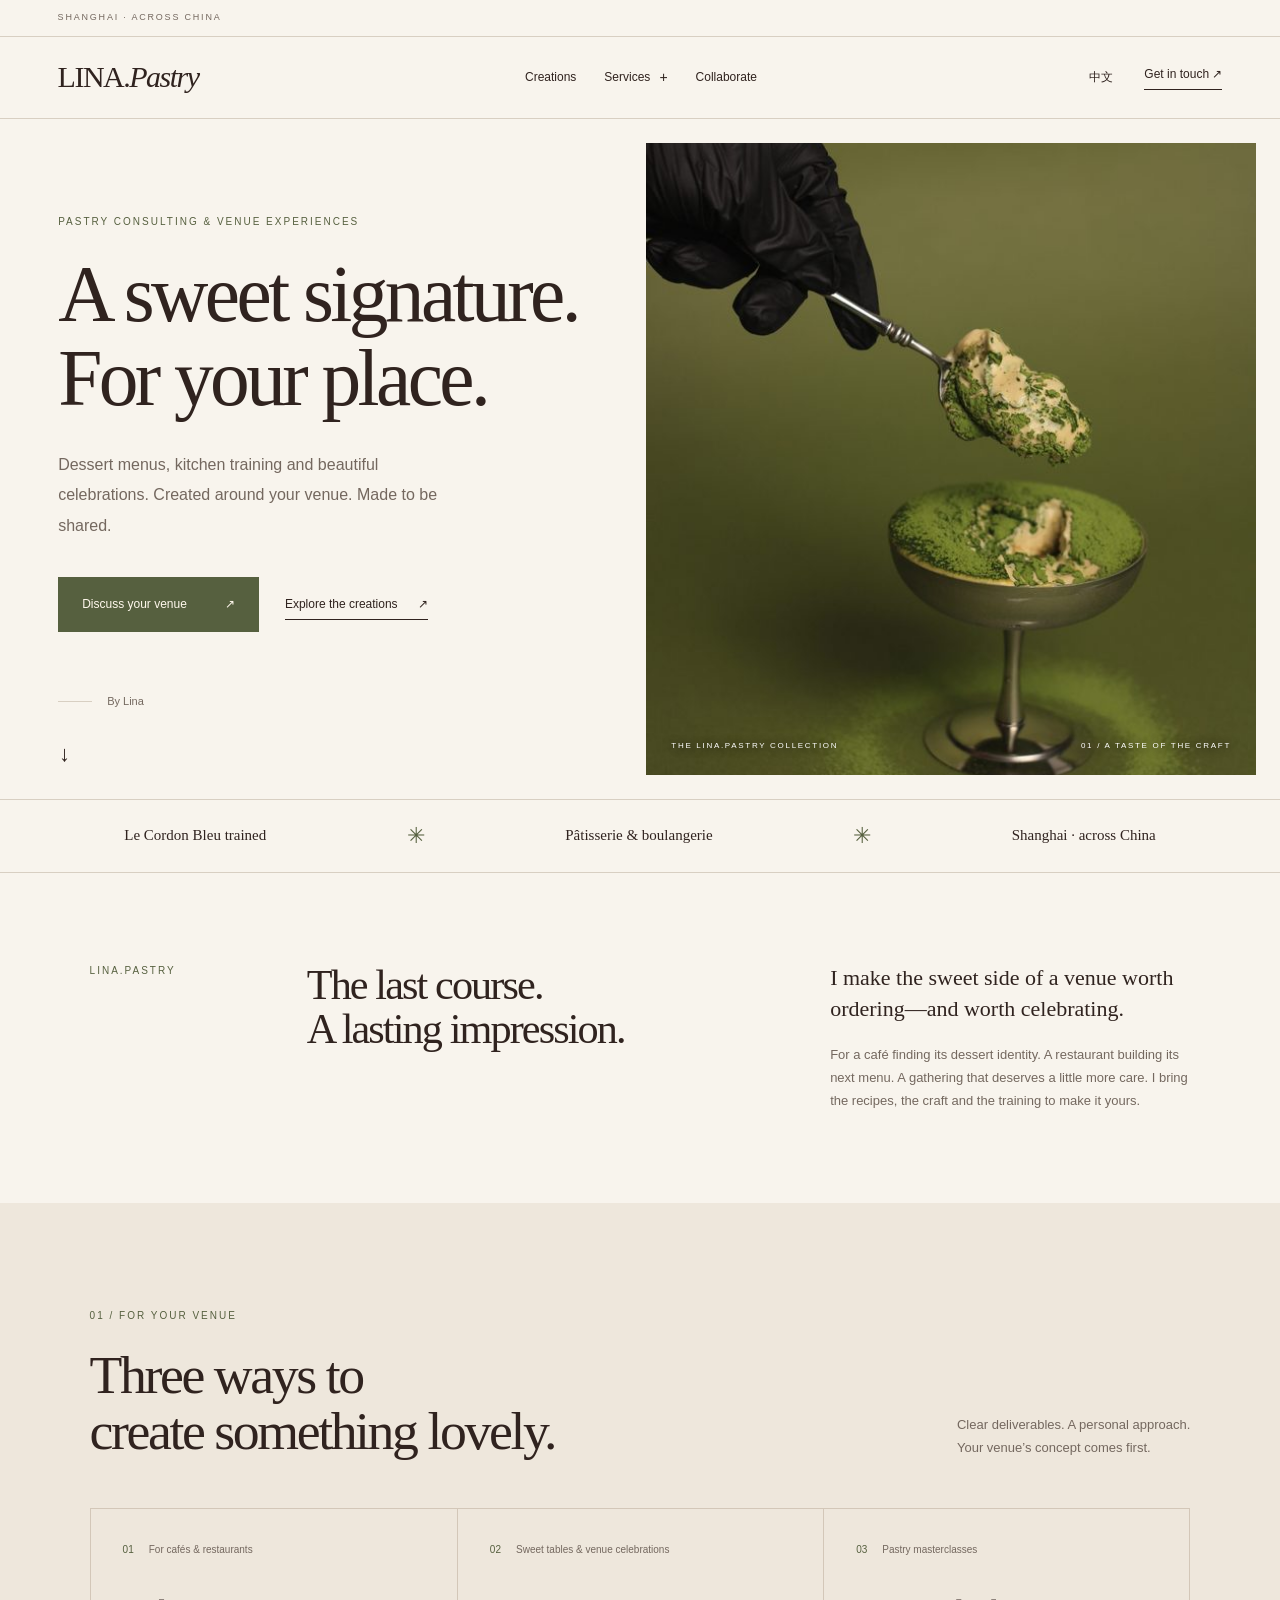
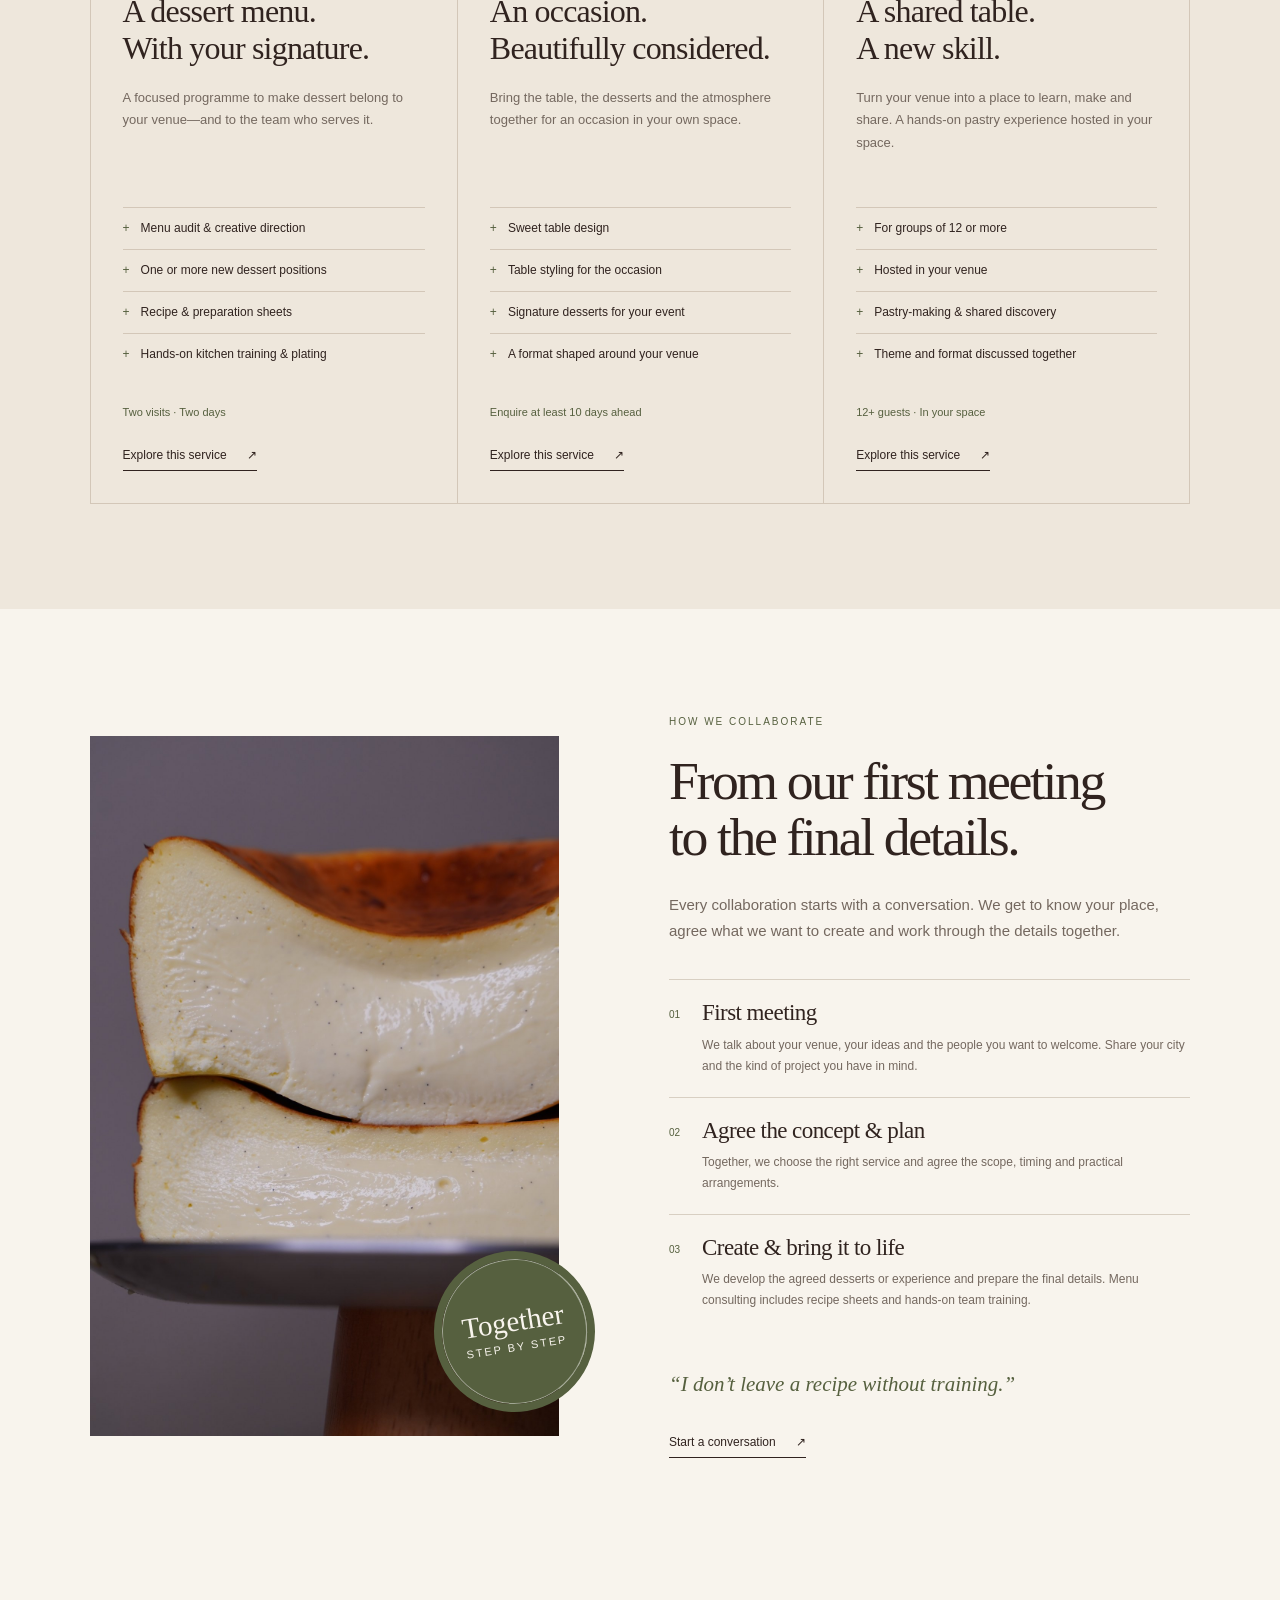
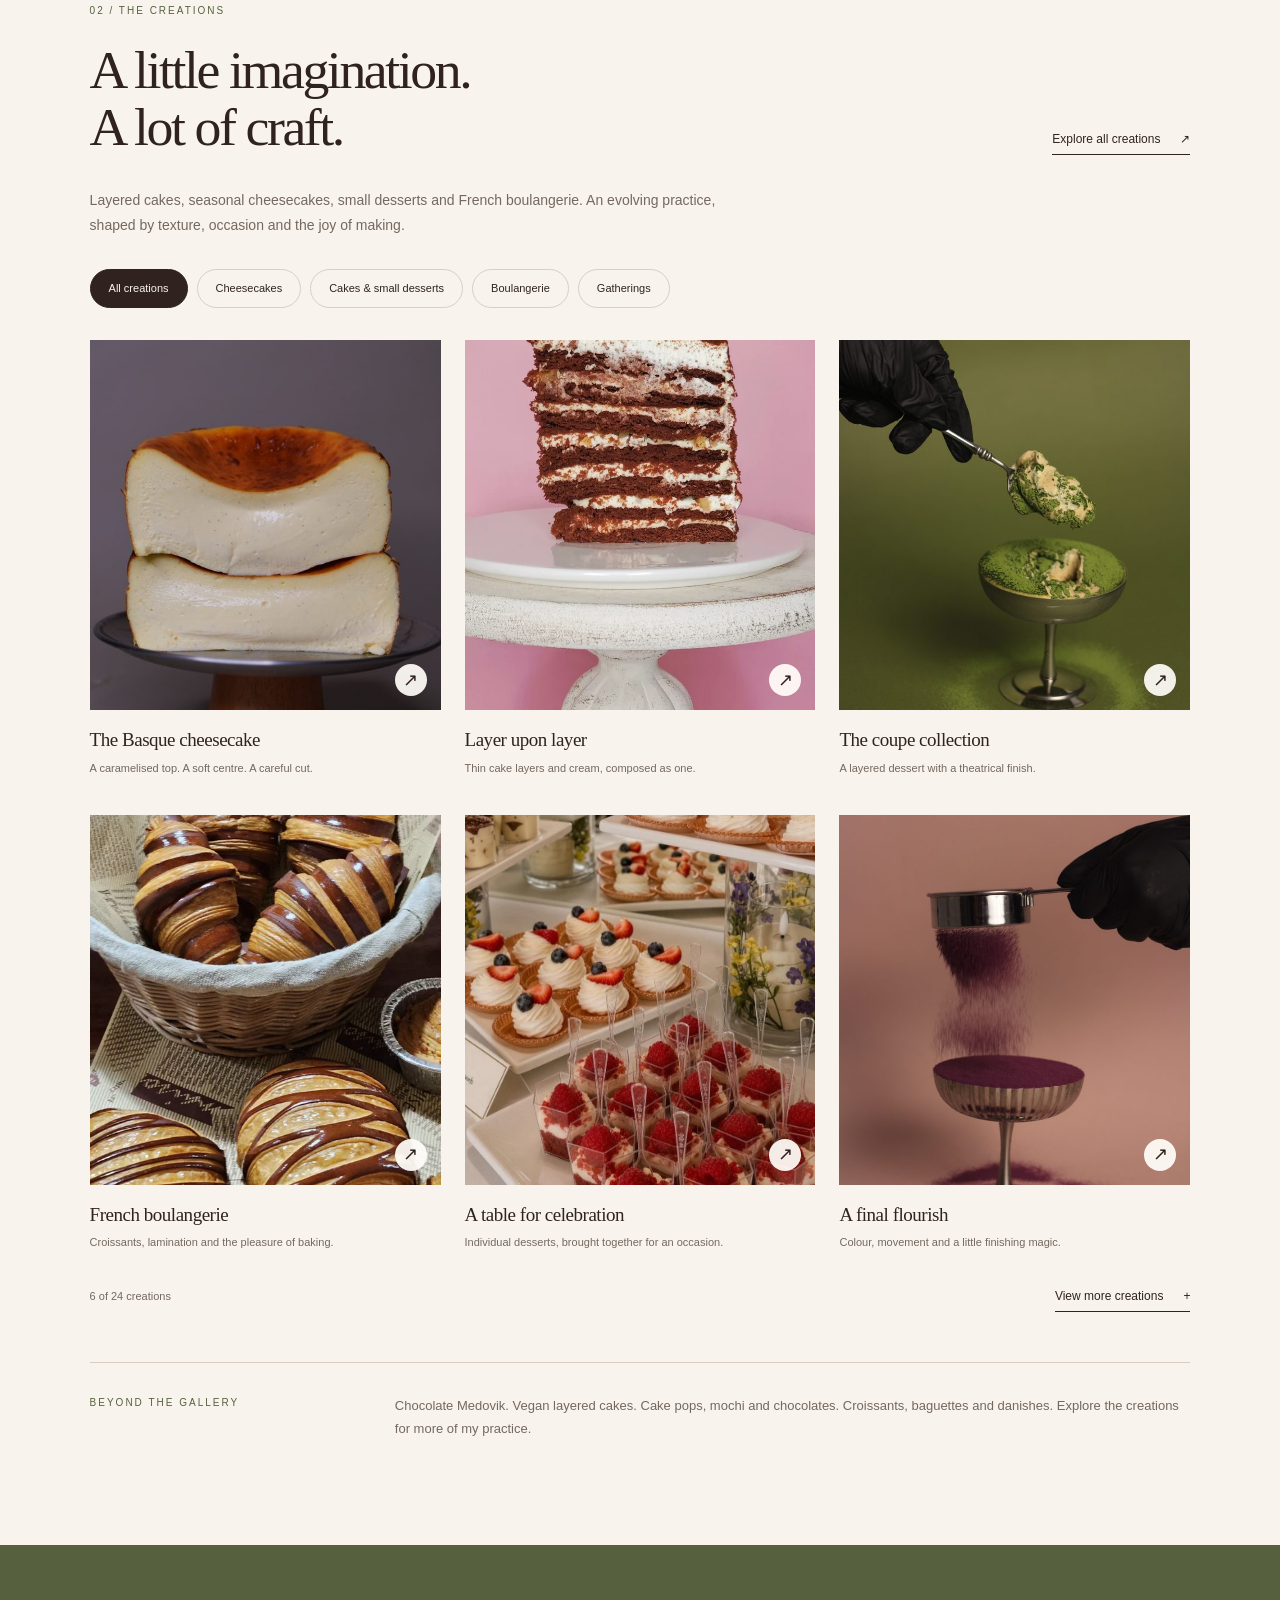
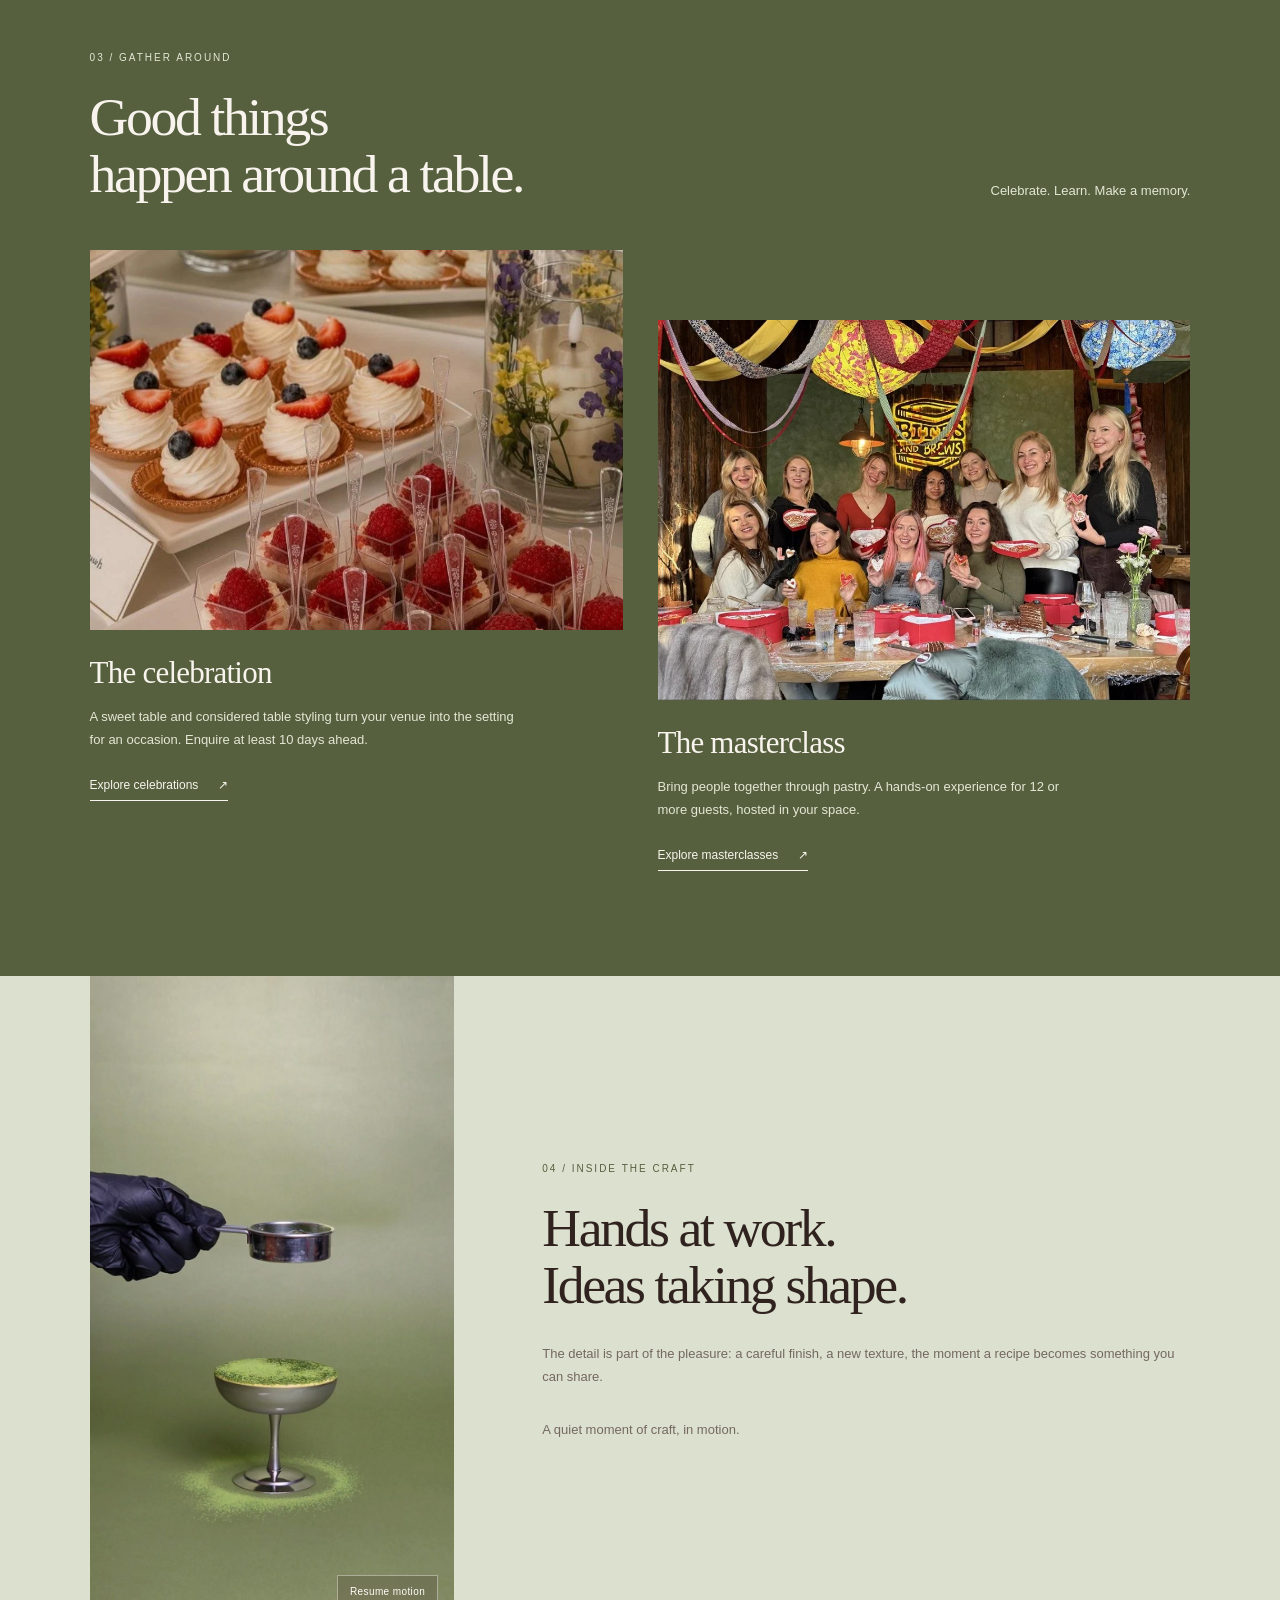
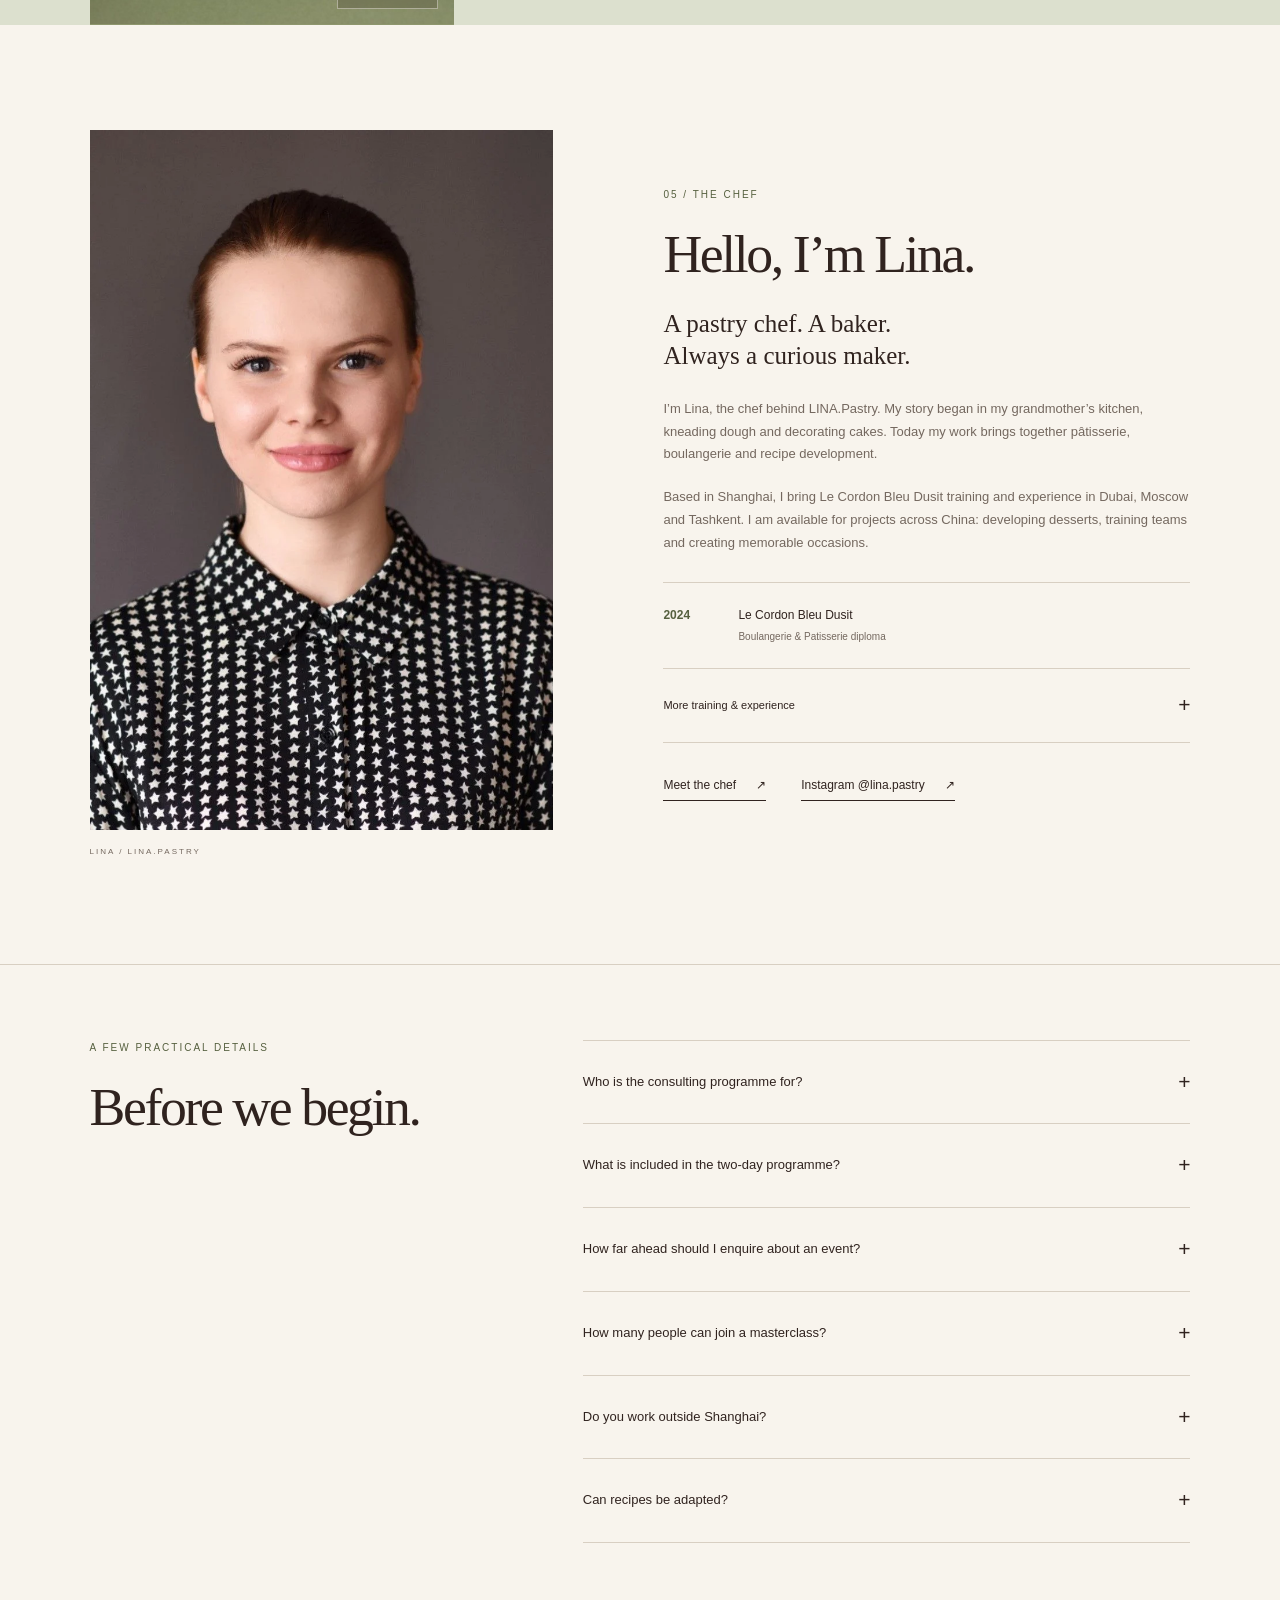
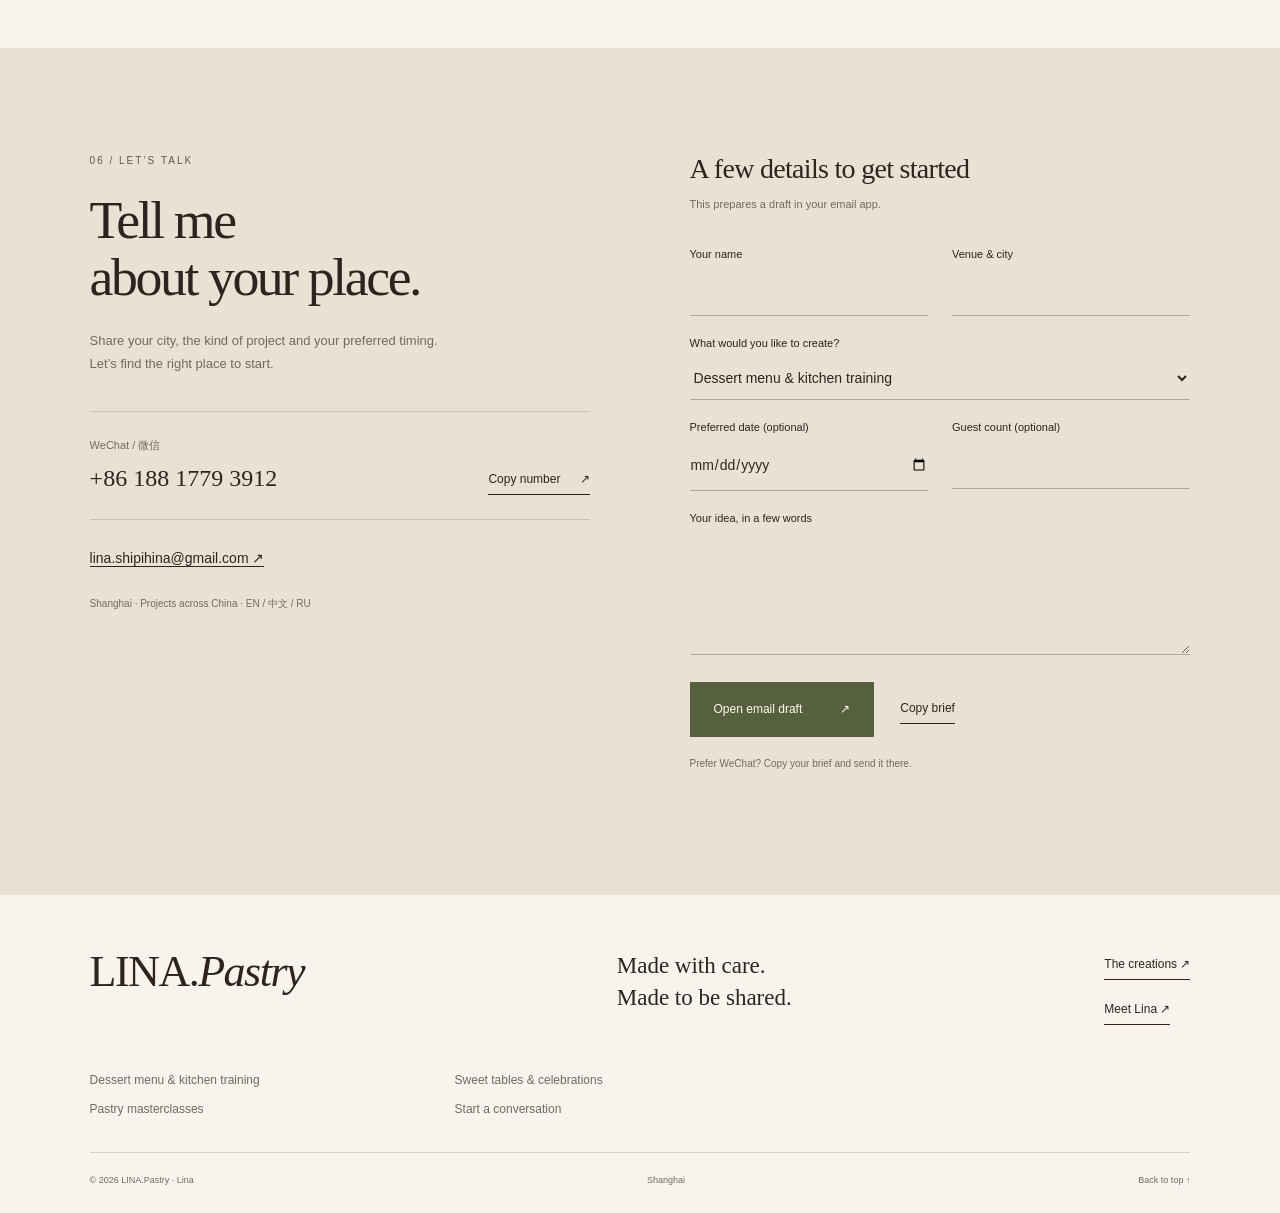
==== commit e77bb83a: "Clarify Shanghai base and city experience; remove inactive language label" ====
--- a/index.html
+++ b/index.html
@@ -1,11 +1,11 @@
 <!doctype html>
-<html lang="en"><head><meta charset="utf-8"><meta name="viewport" content="width=device-width,initial-scale=1"><meta name="theme-color" content="#f8f4ed"><meta name="description" content="LINA.Pastry — pastry consulting, dessert menu development, kitchen training, sweet tables and masterclasses. Shanghai-based, available across China and in Moscow."><meta property="og:title" content="LINA.Pastry | A sweet signature for your venue"><meta property="og:description" content="Pastry consulting, sweet tables and in-venue experiences by Lina. Shanghai · Moscow · across China."><meta property="og:type" content="website"><meta property="og:url" content="https://pastry-website-weld.vercel.app/"><meta property="og:image" content="https://pastry-website-weld.vercel.app/assets/images/new/green-tiramisu-coupe.jpg"><title>LINA.Pastry | Pastry consulting & venue experiences</title><link rel="canonical" href="https://pastry-website-weld.vercel.app/"><link rel="icon" type="image/svg+xml" href="favicon.svg"><link rel="stylesheet" href="styles.css"><link rel="stylesheet" href="subpages.css"></head><body>
-<a class="skip" href="#main">Skip to content</a><div class="topline"><span data-en="SHANGHAI · MOSCOW · ACROSS CHINA" data-zh="上海 · 莫斯科 · 中国各地">SHANGHAI · MOSCOW · ACROSS CHINA</span><span>EN / 中文 / RU</span></div><header class="site-header"><a class="brand" href="index.html" aria-label="LINA.Pastry home">LINA.<em>Pastry</em></a><nav id="main-nav" aria-label="Main navigation"><a href="creations.html" class=""><span data-en="Creations" data-zh="甜品作品">Creations</span></a><details class="nav-services"><summary><span data-en="Services" data-zh="合作服务">Services</span><span class="nav-chevron" aria-hidden="true">+</span></summary><div class="service-submenu"><a href="index.html#services" class=""><span data-en="All services" data-zh="全部服务">All services</span></a><a href="menu-consulting.html" class=""><span data-en="Dessert menu &amp; kitchen training" data-zh="甜品菜单与厨房培训">Dessert menu &amp; kitchen training</span></a><a href="celebrations.html" class=""><span data-en="Sweet tables &amp; celebrations" data-zh="甜品台与庆祝活动">Sweet tables &amp; celebrations</span></a><a href="masterclasses.html" class=""><span data-en="Pastry masterclasses" data-zh="甜品大师课">Pastry masterclasses</span></a></div></details><a href="index.html#collaborate" class=""><span data-en="Collaborate" data-zh="合作流程">Collaborate</span></a><a href="index.html#contact" class="nav-contact"><span data-en="Get in touch" data-zh="联系 Lina">Get in touch</span></a></nav><div class="header-actions"><button id="language" aria-label="Switch to Chinese">中文</button><a href="index.html#contact" class="header-cta"><span data-en="Get in touch ↗" data-zh="联系 Lina ↗">Get in touch ↗</span></a><button id="menu-toggle" aria-label="Toggle navigation" aria-expanded="false" aria-controls="main-nav"><span></span><span></span></button></div></header>
+<html lang="en"><head><meta charset="utf-8"><meta name="viewport" content="width=device-width,initial-scale=1"><meta name="theme-color" content="#f8f4ed"><meta name="description" content="LINA.Pastry — pastry consulting, dessert menu development, kitchen training, sweet tables and masterclasses. Shanghai-based, available across China."><meta property="og:title" content="LINA.Pastry | A sweet signature for your venue"><meta property="og:description" content="Pastry consulting, sweet tables and in-venue experiences by Lina. Shanghai · across China."><meta property="og:type" content="website"><meta property="og:url" content="https://pastry-website-weld.vercel.app/"><meta property="og:image" content="https://pastry-website-weld.vercel.app/assets/images/new/green-tiramisu-coupe.jpg"><title>LINA.Pastry | Pastry consulting & venue experiences</title><link rel="canonical" href="https://pastry-website-weld.vercel.app/"><link rel="icon" type="image/svg+xml" href="favicon.svg"><link rel="stylesheet" href="styles.css"><link rel="stylesheet" href="subpages.css"></head><body>
+<a class="skip" href="#main">Skip to content</a><div class="topline"><span data-en="SHANGHAI · ACROSS CHINA" data-zh="上海 · 中国各地">SHANGHAI · ACROSS CHINA</span></div><header class="site-header"><a class="brand" href="index.html" aria-label="LINA.Pastry home">LINA.<em>Pastry</em></a><nav id="main-nav" aria-label="Main navigation"><a href="creations.html" class=""><span data-en="Creations" data-zh="甜品作品">Creations</span></a><details class="nav-services"><summary><span data-en="Services" data-zh="合作服务">Services</span><span class="nav-chevron" aria-hidden="true">+</span></summary><div class="service-submenu"><a href="index.html#services" class=""><span data-en="All services" data-zh="全部服务">All services</span></a><a href="menu-consulting.html" class=""><span data-en="Dessert menu &amp; kitchen training" data-zh="甜品菜单与厨房培训">Dessert menu &amp; kitchen training</span></a><a href="celebrations.html" class=""><span data-en="Sweet tables &amp; celebrations" data-zh="甜品台与庆祝活动">Sweet tables &amp; celebrations</span></a><a href="masterclasses.html" class=""><span data-en="Pastry masterclasses" data-zh="甜品大师课">Pastry masterclasses</span></a></div></details><a href="index.html#collaborate" class=""><span data-en="Collaborate" data-zh="合作流程">Collaborate</span></a><a href="index.html#contact" class="nav-contact"><span data-en="Get in touch" data-zh="联系 Lina">Get in touch</span></a></nav><div class="header-actions"><button id="language" aria-label="Switch to Chinese">中文</button><a href="index.html#contact" class="header-cta"><span data-en="Get in touch ↗" data-zh="联系 Lina ↗">Get in touch ↗</span></a><button id="menu-toggle" aria-label="Toggle navigation" aria-expanded="false" aria-controls="main-nav"><span></span><span></span></button></div></header>
 <main id="main"><section class="hero"><div class="hero-copy"><p data-en="PASTRY CONSULTING &amp; VENUE EXPERIENCES" data-zh="甜品顾问 · 场地活动体验" class="eyebrow">PASTRY CONSULTING &amp; VENUE EXPERIENCES</p><h1 data-en="A sweet signature.
 For your place." data-zh="专属甜品，
 为您的场地而作。" >A sweet signature.
 For your place.</h1><p data-en="Dessert menus, kitchen training and beautiful celebrations. Created around your venue. Made to be shared." data-zh="甜品菜单、厨房培训与美好庆祝。围绕场地打造，为分享而创作。" class="hero-intro">Dessert menus, kitchen training and beautiful celebrations. Created around your venue. Made to be shared.</p><div class="hero-buttons"><a class="button" href="#contact" data-service="menu"><span data-en="Discuss your venue" data-zh="聊聊您的场地" >Discuss your venue</span><span aria-hidden="true">↗</span></a><a class="text-link" href="creations.html" ><span data-en="Explore the creations" data-zh="浏览甜品作品" >Explore the creations</span><span aria-hidden="true">↗</span></a></div><div class="hero-signature"><span class="signature-line"></span><span data-en="By Lina" data-zh="主理人 Lina" >By Lina</span></div></div><figure class="hero-visual"><img src="assets/images/new/green-tiramisu-coupe.jpg" alt="A pastry creation from the LINA.Pastry collection" data-alt-en="A pastry creation from the LINA.Pastry collection" data-alt-zh="LINA.Pastry 系列甜品的最后点缀" width="1467" height="2200"  srcset="assets/images/new/green-tiramisu-coupe-small.jpg 600w, assets/images/new/green-tiramisu-coupe.jpg 1467w" sizes="(max-width: 600px) 90vw, 45vw" fetchpriority="high"><figcaption><span data-en="THE LINA.PASTRY COLLECTION" data-zh="LINA.PASTRY 甜品系列">THE LINA.PASTRY COLLECTION</span><span data-en="01 / A TASTE OF THE CRAFT" data-zh="01 / 品味匠心">01 / A TASTE OF THE CRAFT</span></figcaption></figure><a class="scroll-cue" href="#services" aria-label="Explore services">↓</a></section>
-<div class="credentials-strip"><span data-en="Le Cordon Bleu trained" data-zh="蓝带学院研修" >Le Cordon Bleu trained</span><span class="dot">✳</span><span data-en="Pâtisserie &amp; boulangerie" data-zh="法式甜点与面包" >Pâtisserie &amp; boulangerie</span><span class="dot">✳</span><span data-en="Shanghai · Moscow · across China" data-zh="上海 · 莫斯科 · 可赴中国各地合作" >Shanghai · Moscow · across China</span></div>
+<div class="credentials-strip"><span data-en="Le Cordon Bleu trained" data-zh="蓝带学院研修" >Le Cordon Bleu trained</span><span class="dot">✳</span><span data-en="Pâtisserie &amp; boulangerie" data-zh="法式甜点与面包" >Pâtisserie &amp; boulangerie</span><span class="dot">✳</span><span data-en="Shanghai · across China" data-zh="上海 · 可赴中国各地合作" >Shanghai · across China</span></div>
 <section class="section intro-section"><p class="eyebrow">LINA.PASTRY</p><h2 data-en="The last course.
 A lasting impression." data-zh="最后一道，
 留下回味。" >The last course.
@@ -45,13 +45,13 @@
 <section id="about" class="section about"><figure class="portrait"><img src="assets/images/photo-21.webp" alt="Lina, chef behind LINA.Pastry" data-alt-en="Lina, chef behind LINA.Pastry" data-alt-zh="LINA.Pastry 主理人 Lina" width="955" height="1207"  loading="lazy"><figcaption>LINA / LINA.PASTRY</figcaption></figure><div class="about-copy"><p data-en="05 / THE CHEF" data-zh="05 / 主理人" class="eyebrow">05 / THE CHEF</p><h2 data-en="Hello, I’m Lina." data-zh="你好，我是 Lina。" >Hello, I’m Lina.</h2><p data-en="A pastry chef. A baker.
 Always a curious maker." data-zh="甜点师，面包师，
 始终好奇的创作者。" class="statement">A pastry chef. A baker.
-Always a curious maker.</p><p data-en="I’m Lina, the chef behind LINA.Pastry. My story began in my grandmother’s kitchen, kneading dough and decorating cakes. Today my work brings together pâtisserie, boulangerie and recipe development." data-zh="我是 Lina，LINA.Pastry 主理人。我的故事始于祖母的厨房，从揉面与装饰蛋糕开始。如今，我的工作融合了法式甜点、面包与配方研发。" >I’m Lina, the chef behind LINA.Pastry. My story began in my grandmother’s kitchen, kneading dough and decorating cakes. Today my work brings together pâtisserie, boulangerie and recipe development.</p><p data-en="With Le Cordon Bleu Dusit training and experience in Dubai and Tashkent, I am based in Shanghai and available for projects across China and in Moscow: developing desserts, training teams and creating memorable occasions." data-zh="拥有 Le Cordon Bleu Dusit 学习背景，以及迪拜和塔什干工作经历。我常驻上海，可赴中国各地及莫斯科合作，研发甜品、培训团队，并共同打造难忘的活动。" >With Le Cordon Bleu Dusit training and experience in Dubai and Tashkent, I am based in Shanghai and available for projects across China and in Moscow: developing desserts, training teams and creating memorable occasions.</p><div class="training"><div><strong>2024</strong><span data-en="Le Cordon Bleu Dusit" data-zh="Le Cordon Bleu Dusit" >Le Cordon Bleu Dusit</span><small data-en="Boulangerie &amp; Patisserie diploma" data-zh="面包与甜点文凭" >Boulangerie &amp; Patisserie diploma</small></div><details><summary><span data-en="More training &amp; experience" data-zh="更多学习与工作经历" >More training &amp; experience</span><span aria-hidden="true">+</span></summary><ul><li><span data-en="Bake Academy · Basque cheesecakes" data-zh="Bake Academy · 巴斯克芝士蛋糕" >Bake Academy · Basque cheesecakes</span></li><li><span data-en="Pastry Lab · Gelato &amp; tiramisu" data-zh="Pastry Lab · 意式冰淇淋与提拉米苏" >Pastry Lab · Gelato &amp; tiramisu</span></li><li><span data-en="Ilzy school · Cheesecakes &amp; portion cakes" data-zh="Ilzy school · 芝士蛋糕与份切蛋糕" >Ilzy school · Cheesecakes &amp; portion cakes</span></li><li><span data-en="Pauline school · Baking, vegan desserts &amp; modern décor" data-zh="Pauline school · 烘焙、纯素甜点与现代装饰" >Pauline school · Baking, vegan desserts &amp; modern décor</span></li><li><span data-en="Event planning &amp; party planning certificates" data-zh="活动管理与派对策划证书" >Event planning &amp; party planning certificates</span></li><li><span data-en="Touch and Melt · Dubai, 2023" data-zh="Touch and Melt · 迪拜，2023" >Touch and Melt · Dubai, 2023</span></li><li><span data-en="Sofia café and bakery · Tashkent, 2017–2018" data-zh="Sofia café and bakery · 塔什干，2017–2018" >Sofia café and bakery · Tashkent, 2017–2018</span></li></ul></details></div><div class="about-links"><a class="text-link" href="chef.html" ><span data-en="Meet the chef" data-zh="了解主理人" >Meet the chef</span><span aria-hidden="true">↗</span></a><a class="text-link" href="https://www.instagram.com/lina.pastry/" target="_blank" rel="noopener noreferrer"><span data-en="Instagram @lina.pastry" data-zh="Instagram @lina.pastry" >Instagram @lina.pastry</span><span aria-hidden="true">↗</span></a></div></div></section>
-<section class="section faq-section"><div><p data-en="A FEW PRACTICAL DETAILS" data-zh="一些实用信息" class="eyebrow">A FEW PRACTICAL DETAILS</p><h2 data-en="Before we begin." data-zh="合作之前。" >Before we begin.</h2></div><div class="faqs"><details><summary><span data-en="Who is the consulting programme for?" data-zh="顾问服务适合哪些场地？" >Who is the consulting programme for?</span><span aria-hidden="true">+</span></summary><p data-en="Cafés and restaurants that want to introduce or strengthen their dessert menu. It also suits venues that host celebrations and want a more considered sweet offering." data-zh="适合希望引入或完善甜品菜单的咖啡馆与餐厅，也适合希望提升庆祝活动甜品体验的场地。" >Cafés and restaurants that want to introduce or strengthen their dessert menu. It also suits venues that host celebrations and want a more considered sweet offering.</p></details><details><summary><span data-en="What is included in the two-day programme?" data-zh="两天协作包含什么？" >What is included in the two-day programme?</span><span aria-hidden="true">+</span></summary><p data-en="A menu audit, one or more new desserts, recipe and preparation sheets, and kitchen training across two visits. We agree the menu direction and scope together before the programme begins." data-zh="两次到店完成菜单评估、新甜品研发、配方与操作说明交付，以及厨房培训。开始前共同确定菜单方向与合作范围。" >A menu audit, one or more new desserts, recipe and preparation sheets, and kitchen training across two visits. We agree the menu direction and scope together before the programme begins.</p></details><details><summary><span data-en="How far ahead should I enquire about an event?" data-zh="活动需要提前多久预约？" >How far ahead should I enquire about an event?</span><span aria-hidden="true">+</span></summary><p data-en="Please enquire at least 10 days before a celebration. Share the venue, date, guest count and the type of occasion so we can discuss the details and confirm availability." data-zh="庆祝活动请至少提前 10 天咨询。请提供场地、日期、人数及活动类型，以便商定细节并确认档期。" >Please enquire at least 10 days before a celebration. Share the venue, date, guest count and the type of occasion so we can discuss the details and confirm availability.</p></details><details><summary><span data-en="How many people can join a masterclass?" data-zh="大师课对参与人数有要求吗？" >How many people can join a masterclass?</span><span aria-hidden="true">+</span></summary><p data-en="Venue masterclasses start from 12 guests. The theme, format and practical arrangements are discussed around your group and your space." data-zh="场地大师课 12 人起。根据参与人群与空间条件，共同确定主题、形式及具体安排。" >Venue masterclasses start from 12 guests. The theme, format and practical arrangements are discussed around your group and your space.</p></details><details><summary><span data-en="Do you work outside Shanghai?" data-zh="可以在上海以外合作吗？" >Do you work outside Shanghai?</span><span aria-hidden="true">+</span></summary><p data-en="Yes. LINA.Pastry is based in Shanghai and available for projects across China and in Moscow. Tell me your city when you enquire." data-zh="可以。LINA.Pastry 常驻上海，可赴中国各地及莫斯科合作。咨询时请告知所在城市。" >Yes. LINA.Pastry is based in Shanghai and available for projects across China and in Moscow. Tell me your city when you enquire.</p></details><details><summary><span data-en="Can recipes be adapted?" data-zh="可以调整配方吗？" >Can recipes be adapted?</span><span aria-hidden="true">+</span></summary><p data-en="Recipe adaptation is part of my practice, including experience with vegan desserts. Please share dietary requirements and allergies at the start so we can discuss what is feasible for your kitchen." data-zh="配方调整是我的工作之一，也拥有纯素甜点制作经验。请在沟通初期告知饮食要求与过敏信息，以便结合厨房条件讨论可行方案。" >Recipe adaptation is part of my practice, including experience with vegan desserts. Please share dietary requirements and allergies at the start so we can discuss what is feasible for your kitchen.</p></details></div></section>
+Always a curious maker.</p><p data-en="I’m Lina, the chef behind LINA.Pastry. My story began in my grandmother’s kitchen, kneading dough and decorating cakes. Today my work brings together pâtisserie, boulangerie and recipe development." data-zh="我是 Lina，LINA.Pastry 主理人。我的故事始于祖母的厨房，从揉面与装饰蛋糕开始。如今，我的工作融合了法式甜点、面包与配方研发。" >I’m Lina, the chef behind LINA.Pastry. My story began in my grandmother’s kitchen, kneading dough and decorating cakes. Today my work brings together pâtisserie, boulangerie and recipe development.</p><p data-en="Based in Shanghai, I bring Le Cordon Bleu Dusit training and experience in Dubai, Moscow and Tashkent. I am available for projects across China: developing desserts, training teams and creating memorable occasions." data-zh="我常驻上海，拥有 Le Cordon Bleu Dusit 学习背景，以及迪拜、莫斯科和塔什干工作经历。可赴中国各地合作，研发甜品、培训团队，并共同打造难忘的活动。" >Based in Shanghai, I bring Le Cordon Bleu Dusit training and experience in Dubai, Moscow and Tashkent. I am available for projects across China: developing desserts, training teams and creating memorable occasions.</p><div class="training"><div><strong>2024</strong><span data-en="Le Cordon Bleu Dusit" data-zh="Le Cordon Bleu Dusit" >Le Cordon Bleu Dusit</span><small data-en="Boulangerie &amp; Patisserie diploma" data-zh="面包与甜点文凭" >Boulangerie &amp; Patisserie diploma</small></div><details><summary><span data-en="More training &amp; experience" data-zh="更多学习与工作经历" >More training &amp; experience</span><span aria-hidden="true">+</span></summary><ul><li><span data-en="Bake Academy · Basque cheesecakes" data-zh="Bake Academy · 巴斯克芝士蛋糕" >Bake Academy · Basque cheesecakes</span></li><li><span data-en="Pastry Lab · Gelato &amp; tiramisu" data-zh="Pastry Lab · 意式冰淇淋与提拉米苏" >Pastry Lab · Gelato &amp; tiramisu</span></li><li><span data-en="Ilzy school · Cheesecakes &amp; portion cakes" data-zh="Ilzy school · 芝士蛋糕与份切蛋糕" >Ilzy school · Cheesecakes &amp; portion cakes</span></li><li><span data-en="Pauline school · Baking, vegan desserts &amp; modern décor" data-zh="Pauline school · 烘焙、纯素甜点与现代装饰" >Pauline school · Baking, vegan desserts &amp; modern décor</span></li><li><span data-en="Event planning &amp; party planning certificates" data-zh="活动管理与派对策划证书" >Event planning &amp; party planning certificates</span></li><li><span data-en="Touch and Melt · Dubai, 2023" data-zh="Touch and Melt · 迪拜，2023" >Touch and Melt · Dubai, 2023</span></li><li><span data-en="Sofia café and bakery · Tashkent, 2017–2018" data-zh="Sofia café and bakery · 塔什干，2017–2018" >Sofia café and bakery · Tashkent, 2017–2018</span></li></ul></details></div><div class="about-links"><a class="text-link" href="chef.html" ><span data-en="Meet the chef" data-zh="了解主理人" >Meet the chef</span><span aria-hidden="true">↗</span></a><a class="text-link" href="https://www.instagram.com/lina.pastry/" target="_blank" rel="noopener noreferrer"><span data-en="Instagram @lina.pastry" data-zh="Instagram @lina.pastry" >Instagram @lina.pastry</span><span aria-hidden="true">↗</span></a></div></div></section>
+<section class="section faq-section"><div><p data-en="A FEW PRACTICAL DETAILS" data-zh="一些实用信息" class="eyebrow">A FEW PRACTICAL DETAILS</p><h2 data-en="Before we begin." data-zh="合作之前。" >Before we begin.</h2></div><div class="faqs"><details><summary><span data-en="Who is the consulting programme for?" data-zh="顾问服务适合哪些场地？" >Who is the consulting programme for?</span><span aria-hidden="true">+</span></summary><p data-en="Cafés and restaurants that want to introduce or strengthen their dessert menu. It also suits venues that host celebrations and want a more considered sweet offering." data-zh="适合希望引入或完善甜品菜单的咖啡馆与餐厅，也适合希望提升庆祝活动甜品体验的场地。" >Cafés and restaurants that want to introduce or strengthen their dessert menu. It also suits venues that host celebrations and want a more considered sweet offering.</p></details><details><summary><span data-en="What is included in the two-day programme?" data-zh="两天协作包含什么？" >What is included in the two-day programme?</span><span aria-hidden="true">+</span></summary><p data-en="A menu audit, one or more new desserts, recipe and preparation sheets, and kitchen training across two visits. We agree the menu direction and scope together before the programme begins." data-zh="两次到店完成菜单评估、新甜品研发、配方与操作说明交付，以及厨房培训。开始前共同确定菜单方向与合作范围。" >A menu audit, one or more new desserts, recipe and preparation sheets, and kitchen training across two visits. We agree the menu direction and scope together before the programme begins.</p></details><details><summary><span data-en="How far ahead should I enquire about an event?" data-zh="活动需要提前多久预约？" >How far ahead should I enquire about an event?</span><span aria-hidden="true">+</span></summary><p data-en="Please enquire at least 10 days before a celebration. Share the venue, date, guest count and the type of occasion so we can discuss the details and confirm availability." data-zh="庆祝活动请至少提前 10 天咨询。请提供场地、日期、人数及活动类型，以便商定细节并确认档期。" >Please enquire at least 10 days before a celebration. Share the venue, date, guest count and the type of occasion so we can discuss the details and confirm availability.</p></details><details><summary><span data-en="How many people can join a masterclass?" data-zh="大师课对参与人数有要求吗？" >How many people can join a masterclass?</span><span aria-hidden="true">+</span></summary><p data-en="Venue masterclasses start from 12 guests. The theme, format and practical arrangements are discussed around your group and your space." data-zh="场地大师课 12 人起。根据参与人群与空间条件，共同确定主题、形式及具体安排。" >Venue masterclasses start from 12 guests. The theme, format and practical arrangements are discussed around your group and your space.</p></details><details><summary><span data-en="Do you work outside Shanghai?" data-zh="可以在上海以外合作吗？" >Do you work outside Shanghai?</span><span aria-hidden="true">+</span></summary><p data-en="Yes. LINA.Pastry is based in Shanghai and available for projects across China. Tell me your city when you enquire." data-zh="可以。LINA.Pastry 常驻上海，可赴中国各地合作。咨询时请告知所在城市。" >Yes. LINA.Pastry is based in Shanghai and available for projects across China. Tell me your city when you enquire.</p></details><details><summary><span data-en="Can recipes be adapted?" data-zh="可以调整配方吗？" >Can recipes be adapted?</span><span aria-hidden="true">+</span></summary><p data-en="Recipe adaptation is part of my practice, including experience with vegan desserts. Please share dietary requirements and allergies at the start so we can discuss what is feasible for your kitchen." data-zh="配方调整是我的工作之一，也拥有纯素甜点制作经验。请在沟通初期告知饮食要求与过敏信息，以便结合厨房条件讨论可行方案。" >Recipe adaptation is part of my practice, including experience with vegan desserts. Please share dietary requirements and allergies at the start so we can discuss what is feasible for your kitchen.</p></details></div></section>
 <section id="contact" class="section contact"><div class="contact-copy"><p data-en="06 / LET’S TALK" data-zh="06 / 聊聊合作" class="eyebrow">06 / LET’S TALK</p><h2 data-en="Tell me
 about your place." data-zh="聊聊
 您的场地。" >Tell me
-about your place.</h2><p data-en="Share your city, the kind of project and your preferred timing. Let’s find the right place to start." data-zh="告诉我所在城市、项目类型与期望时间。一起找到合作的起点。" >Share your city, the kind of project and your preferred timing. Let’s find the right place to start.</p><div class="wechat"><p>WeChat / 微信</p><strong>+86 188 1779 3912</strong><button id="copy-wechat" class="text-link"><span data-en="Copy number" data-zh="复制号码" >Copy number</span><span aria-hidden="true">↗</span></button></div><a class="contact-email" href="mailto:lina.shipihina@gmail.com">lina.shipihina@gmail.com ↗</a><p class="small-note"><span data-en="Shanghai · Moscow · Projects across China · EN / 中文 / RU" data-zh="上海 · 莫斯科 · 可赴中国各地合作 · EN / 中文 / RU" >Shanghai · Moscow · Projects across China · EN / 中文 / RU</span></p></div><form id="project-form"><div class="form-heading"><h3 data-en="A few details to get started" data-zh="用几个细节，开启合作" >A few details to get started</h3><p data-en="This prepares a draft in your email app." data-zh="填写后将在您的邮件应用中生成草稿。" >This prepares a draft in your email app.</p></div><div class="form-grid"><label><span data-en="Your name" data-zh="您的姓名" >Your name</span><input name="name" autocomplete="name" required></label><label><span data-en="Venue &amp; city" data-zh="场地与城市" >Venue &amp; city</span><input name="venue" autocomplete="organization" required></label></div><label><span data-en="What would you like to create?" data-zh="您希望开展哪类合作？" >What would you like to create?</span><select name="service" id="service-select"><option value="menu" data-en="Dessert menu & kitchen training" data-zh="甜品菜单与厨房培训">Dessert menu & kitchen training</option><option value="celebration" data-en="Sweet table & celebration" data-zh="甜品台与庆祝活动">Sweet table & celebration</option><option value="workshop" data-en="Pastry masterclass" data-zh="甜品大师课">Pastry masterclass</option><option value="other" data-en="Another collaboration" data-zh="其他合作">Another collaboration</option></select></label><div class="form-grid"><label><span data-en="Preferred date (optional)" data-zh="期望日期（选填）" >Preferred date (optional)</span><input type="date" name="date"></label><label><span data-en="Guest count (optional)" data-zh="参与人数（选填）" >Guest count (optional)</span><input type="number" name="guests" min="1" inputmode="numeric"></label></div><label><span data-en="Your idea, in a few words" data-zh="简单描述您的想法" >Your idea, in a few words</span><textarea name="message" rows="4" required></textarea></label><div class="form-actions"><button class="button" type="submit"><span data-en="Open email draft" data-zh="打开邮件草稿" >Open email draft</span><span aria-hidden="true">↗</span></button><button class="text-link" type="button" id="copy-brief"><span data-en="Copy brief" data-zh="复制需求" >Copy brief</span></button></div><p class="form-note" id="form-status" aria-live="polite"><span data-en="Prefer WeChat? Copy your brief and send it there." data-zh="更习惯微信？复制需求后，通过微信发送即可。" >Prefer WeChat? Copy your brief and send it there.</span></p></form></section>
+about your place.</h2><p data-en="Share your city, the kind of project and your preferred timing. Let’s find the right place to start." data-zh="告诉我所在城市、项目类型与期望时间。一起找到合作的起点。" >Share your city, the kind of project and your preferred timing. Let’s find the right place to start.</p><div class="wechat"><p>WeChat / 微信</p><strong>+86 188 1779 3912</strong><button id="copy-wechat" class="text-link"><span data-en="Copy number" data-zh="复制号码" >Copy number</span><span aria-hidden="true">↗</span></button></div><a class="contact-email" href="mailto:lina.shipihina@gmail.com">lina.shipihina@gmail.com ↗</a><p class="small-note"><span data-en="Shanghai · Projects across China · EN / 中文 / RU" data-zh="上海 · 可赴中国各地合作 · EN / 中文 / RU" >Shanghai · Projects across China · EN / 中文 / RU</span></p></div><form id="project-form"><div class="form-heading"><h3 data-en="A few details to get started" data-zh="用几个细节，开启合作" >A few details to get started</h3><p data-en="This prepares a draft in your email app." data-zh="填写后将在您的邮件应用中生成草稿。" >This prepares a draft in your email app.</p></div><div class="form-grid"><label><span data-en="Your name" data-zh="您的姓名" >Your name</span><input name="name" autocomplete="name" required></label><label><span data-en="Venue &amp; city" data-zh="场地与城市" >Venue &amp; city</span><input name="venue" autocomplete="organization" required></label></div><label><span data-en="What would you like to create?" data-zh="您希望开展哪类合作？" >What would you like to create?</span><select name="service" id="service-select"><option value="menu" data-en="Dessert menu & kitchen training" data-zh="甜品菜单与厨房培训">Dessert menu & kitchen training</option><option value="celebration" data-en="Sweet table & celebration" data-zh="甜品台与庆祝活动">Sweet table & celebration</option><option value="workshop" data-en="Pastry masterclass" data-zh="甜品大师课">Pastry masterclass</option><option value="other" data-en="Another collaboration" data-zh="其他合作">Another collaboration</option></select></label><div class="form-grid"><label><span data-en="Preferred date (optional)" data-zh="期望日期（选填）" >Preferred date (optional)</span><input type="date" name="date"></label><label><span data-en="Guest count (optional)" data-zh="参与人数（选填）" >Guest count (optional)</span><input type="number" name="guests" min="1" inputmode="numeric"></label></div><label><span data-en="Your idea, in a few words" data-zh="简单描述您的想法" >Your idea, in a few words</span><textarea name="message" rows="4" required></textarea></label><div class="form-actions"><button class="button" type="submit"><span data-en="Open email draft" data-zh="打开邮件草稿" >Open email draft</span><span aria-hidden="true">↗</span></button><button class="text-link" type="button" id="copy-brief"><span data-en="Copy brief" data-zh="复制需求" >Copy brief</span></button></div><p class="form-note" id="form-status" aria-live="polite"><span data-en="Prefer WeChat? Copy your brief and send it there." data-zh="更习惯微信？复制需求后，通过微信发送即可。" >Prefer WeChat? Copy your brief and send it there.</span></p></form></section>
 </main><footer><div class="footer-top"><a class="brand" href="index.html">LINA.<em>Pastry</em></a><p><span data-en="Made with care.
 Made to be shared." data-zh="用心制作，
 为分享而作。">Made with care.
-Made to be shared.</span></p><div><a href="creations.html" class="text-link"><span data-en="The creations ↗" data-zh="甜品作品 ↗">The creations ↗</span></a><a href="chef.html" class="text-link"><span data-en="Meet Lina ↗" data-zh="认识 Lina ↗">Meet Lina ↗</span></a></div></div><div class="footer-service-links"><a href="menu-consulting.html" class=""><span data-en="Dessert menu &amp; kitchen training" data-zh="甜品菜单与厨房培训">Dessert menu &amp; kitchen training</span></a><a href="celebrations.html" class=""><span data-en="Sweet tables &amp; celebrations" data-zh="甜品台与庆祝活动">Sweet tables &amp; celebrations</span></a><a href="masterclasses.html" class=""><span data-en="Pastry masterclasses" data-zh="甜品大师课">Pastry masterclasses</span></a><a href="index.html#contact" class=""><span data-en="Start a conversation" data-zh="聊聊合作">Start a conversation</span></a></div><div class="footer-bottom"><span>© <span id="year">2026</span> LINA.Pastry · Lina</span><span data-en="Shanghai · Moscow" data-zh="上海 · 莫斯科">Shanghai · Moscow</span><a href="#"><span data-en="Back to top ↑" data-zh="返回顶部 ↑">Back to top ↑</span></a></div></footer><dialog id="lightbox" aria-labelledby="lightbox-title"><button class="modal-close" id="close-lightbox" aria-label="Close image">×</button><div class="lightbox-stage"><button id="previous-photo" aria-label="Previous image">←</button><img id="lightbox-image" alt=""><button id="next-photo" aria-label="Next image">→</button></div><div class="lightbox-caption"><div><h3 id="lightbox-title"></h3><p id="lightbox-detail"></p></div><span id="lightbox-counter"></span></div></dialog><div id="toast" role="status" aria-live="polite"></div><script src="script.js"></script></body></html>+Made to be shared.</span></p><div><a href="creations.html" class="text-link"><span data-en="The creations ↗" data-zh="甜品作品 ↗">The creations ↗</span></a><a href="chef.html" class="text-link"><span data-en="Meet Lina ↗" data-zh="认识 Lina ↗">Meet Lina ↗</span></a></div></div><div class="footer-service-links"><a href="menu-consulting.html" class=""><span data-en="Dessert menu &amp; kitchen training" data-zh="甜品菜单与厨房培训">Dessert menu &amp; kitchen training</span></a><a href="celebrations.html" class=""><span data-en="Sweet tables &amp; celebrations" data-zh="甜品台与庆祝活动">Sweet tables &amp; celebrations</span></a><a href="masterclasses.html" class=""><span data-en="Pastry masterclasses" data-zh="甜品大师课">Pastry masterclasses</span></a><a href="index.html#contact" class=""><span data-en="Start a conversation" data-zh="聊聊合作">Start a conversation</span></a></div><div class="footer-bottom"><span>© <span id="year">2026</span> LINA.Pastry · Lina</span><span data-en="Shanghai" data-zh="上海">Shanghai</span><a href="#"><span data-en="Back to top ↑" data-zh="返回顶部 ↑">Back to top ↑</span></a></div></footer><dialog id="lightbox" aria-labelledby="lightbox-title"><button class="modal-close" id="close-lightbox" aria-label="Close image">×</button><div class="lightbox-stage"><button id="previous-photo" aria-label="Previous image">←</button><img id="lightbox-image" alt=""><button id="next-photo" aria-label="Next image">→</button></div><div class="lightbox-caption"><div><h3 id="lightbox-title"></h3><p id="lightbox-detail"></p></div><span id="lightbox-counter"></span></div></dialog><div id="toast" role="status" aria-live="polite"></div><script src="script.js"></script></body></html>
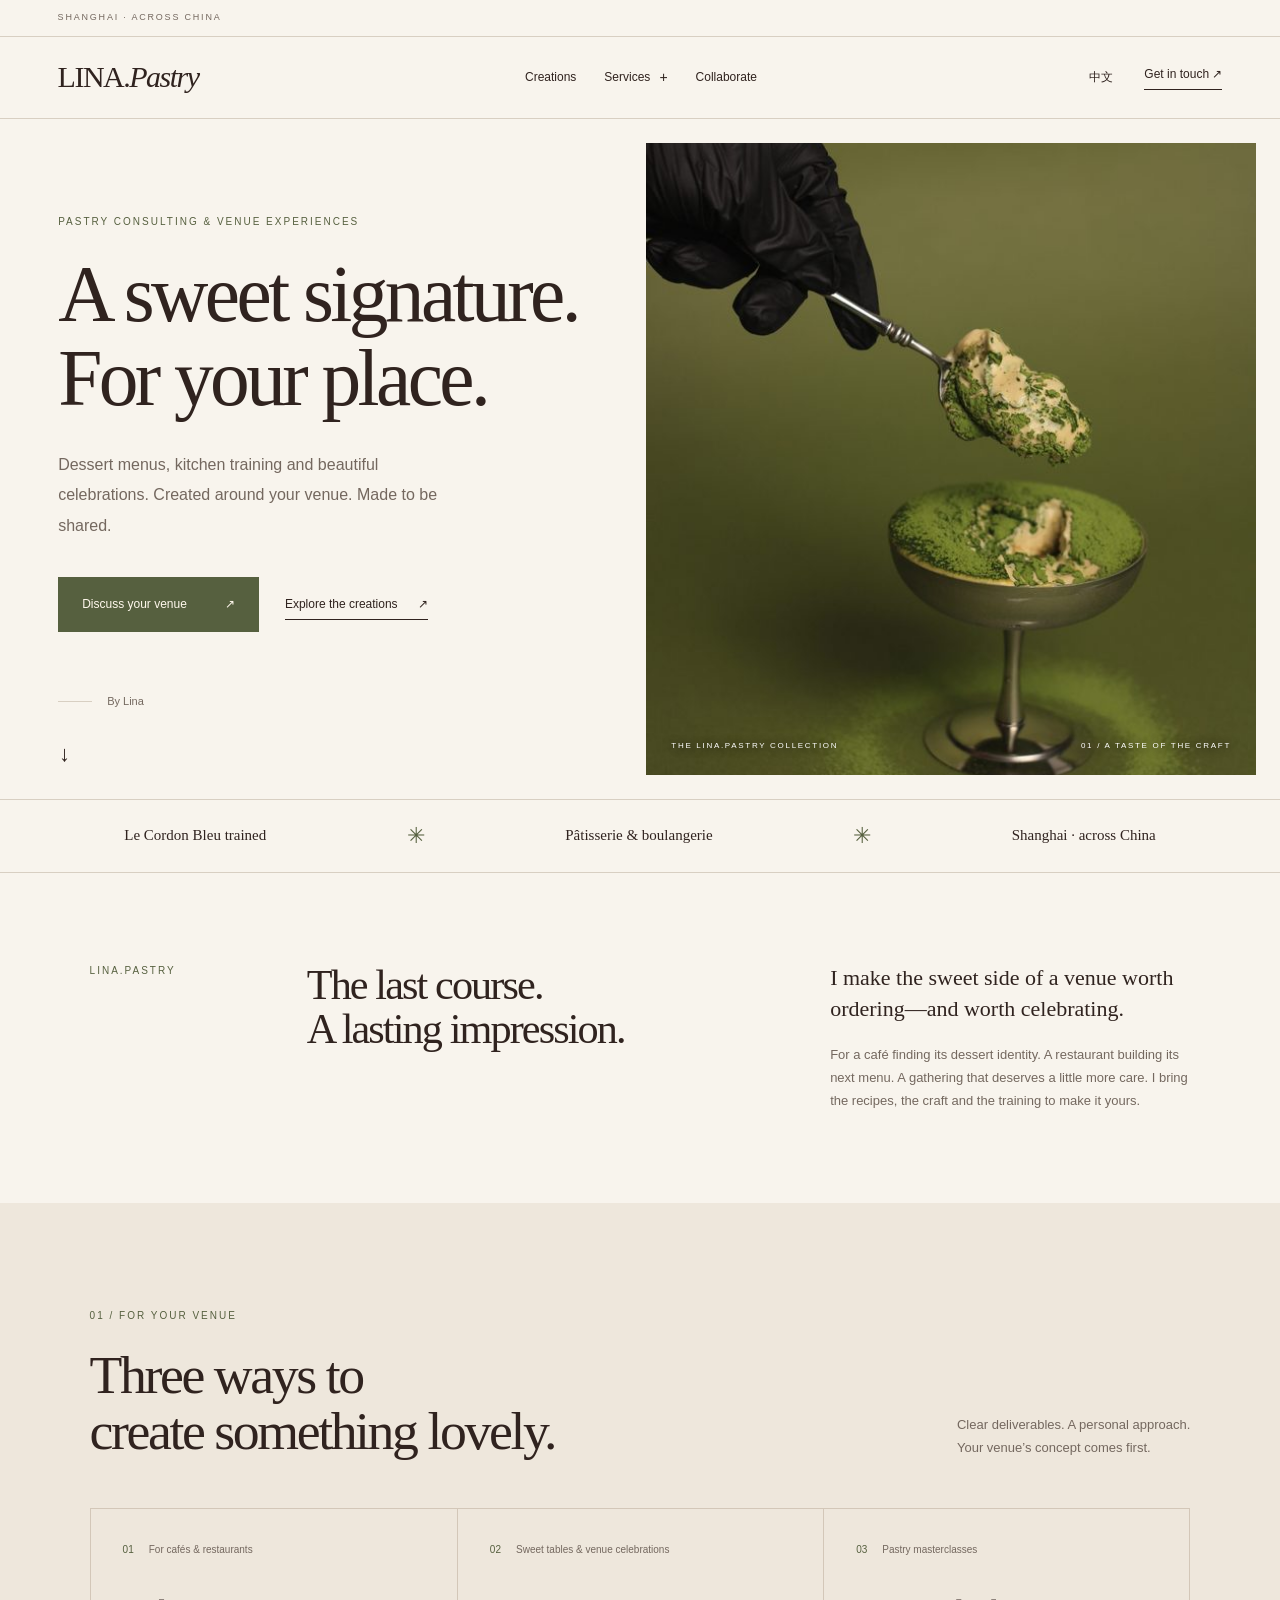
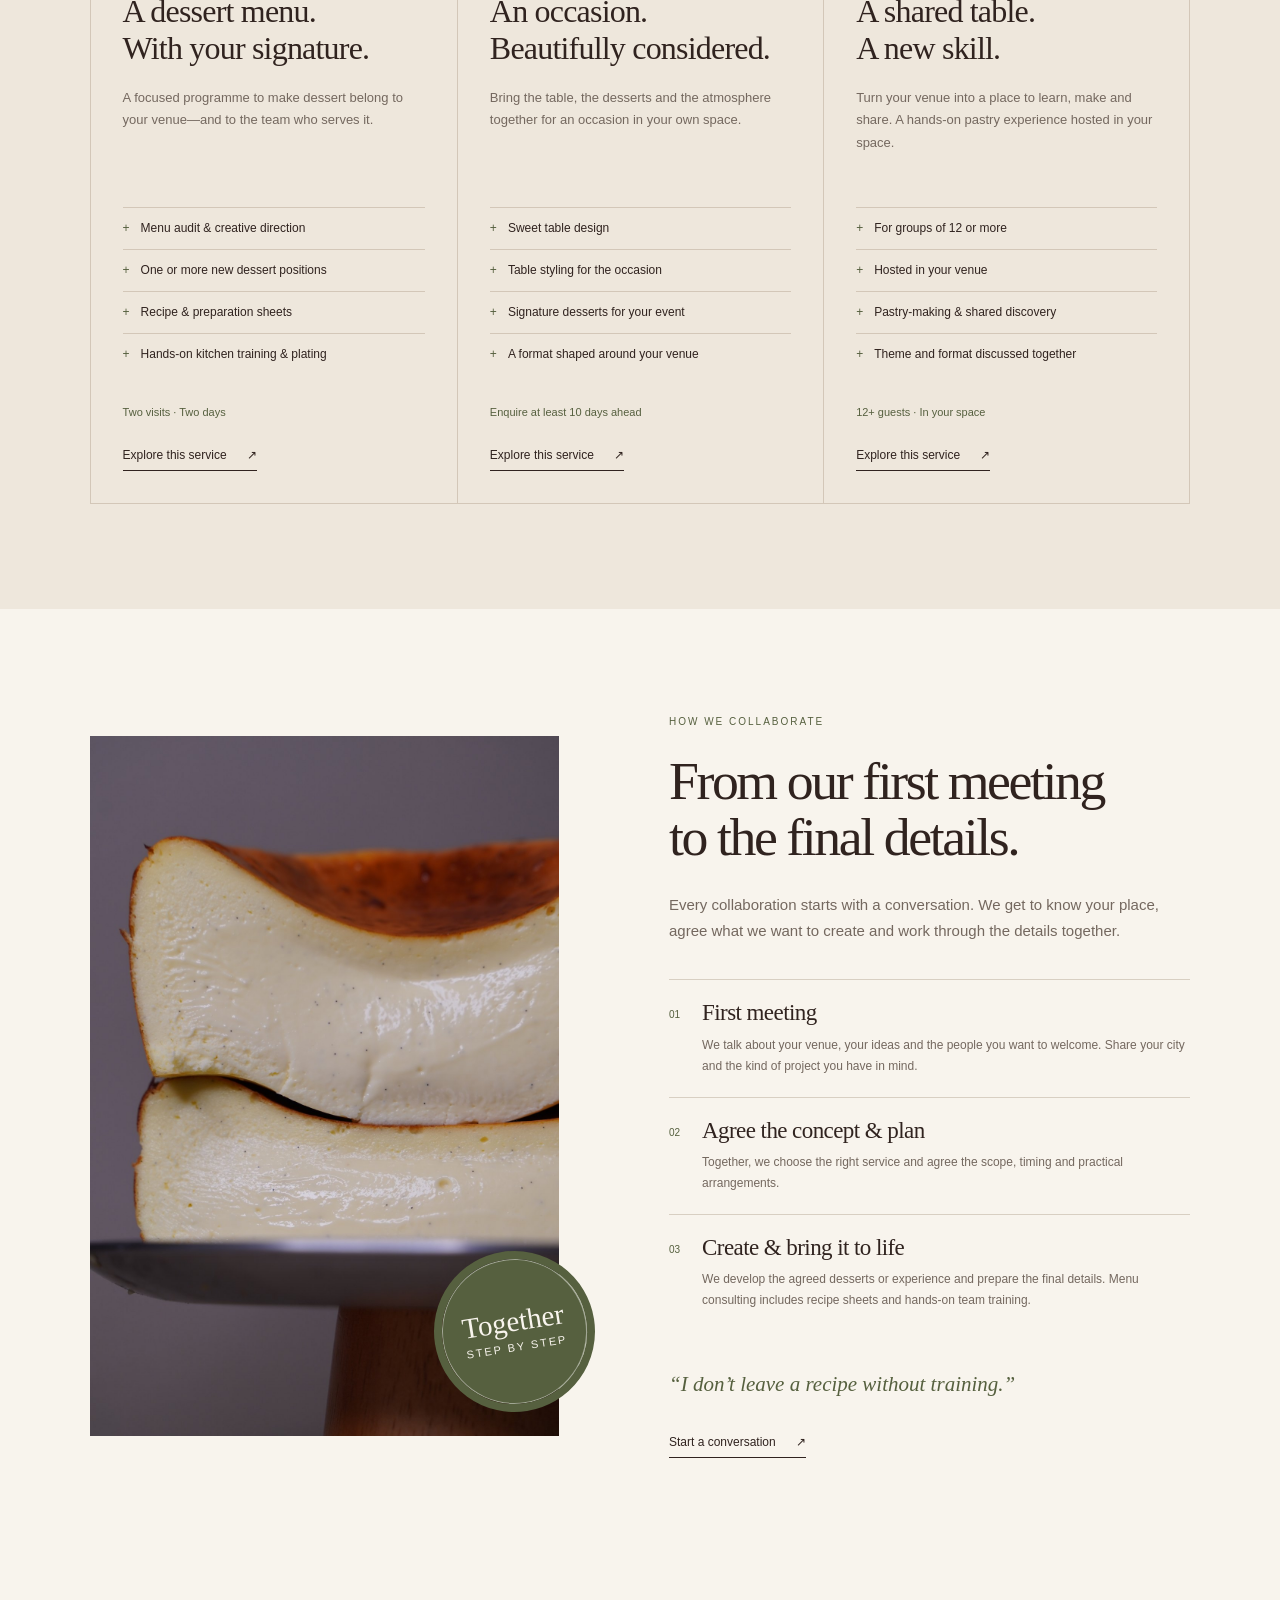
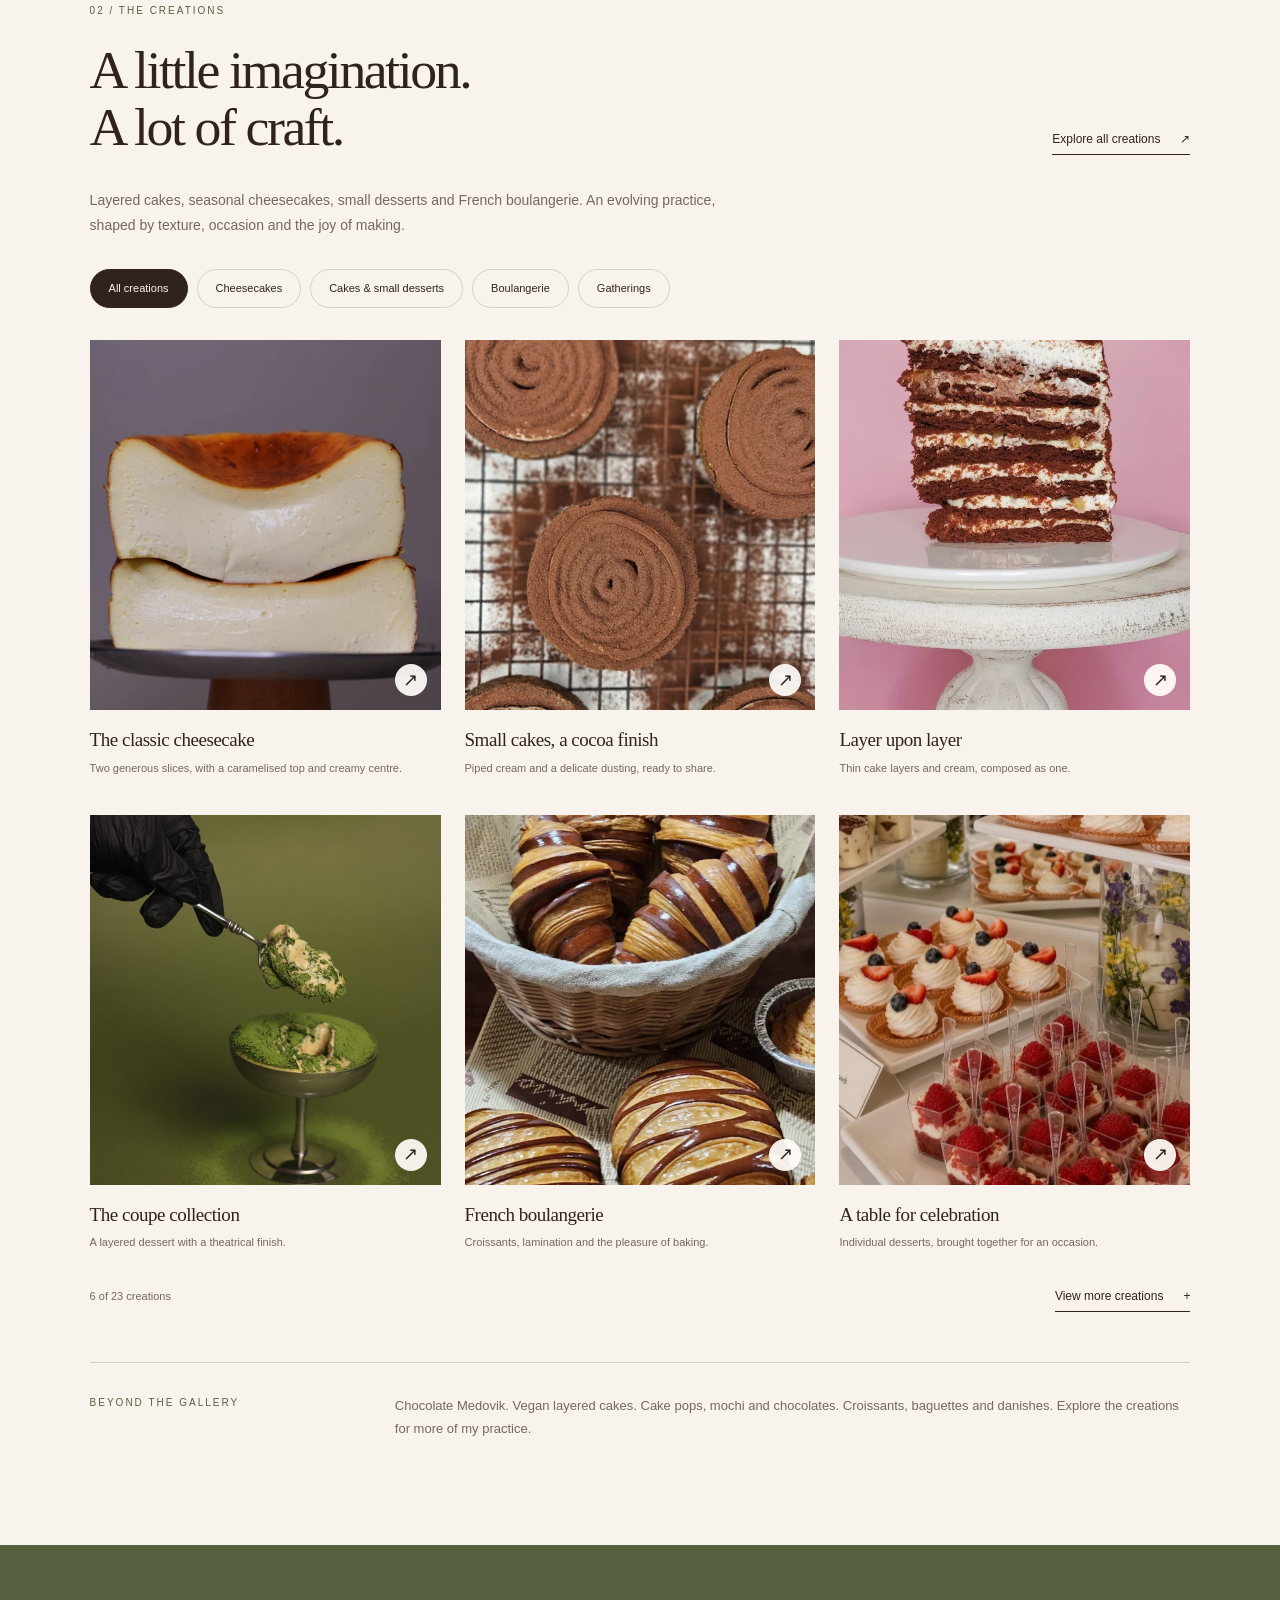
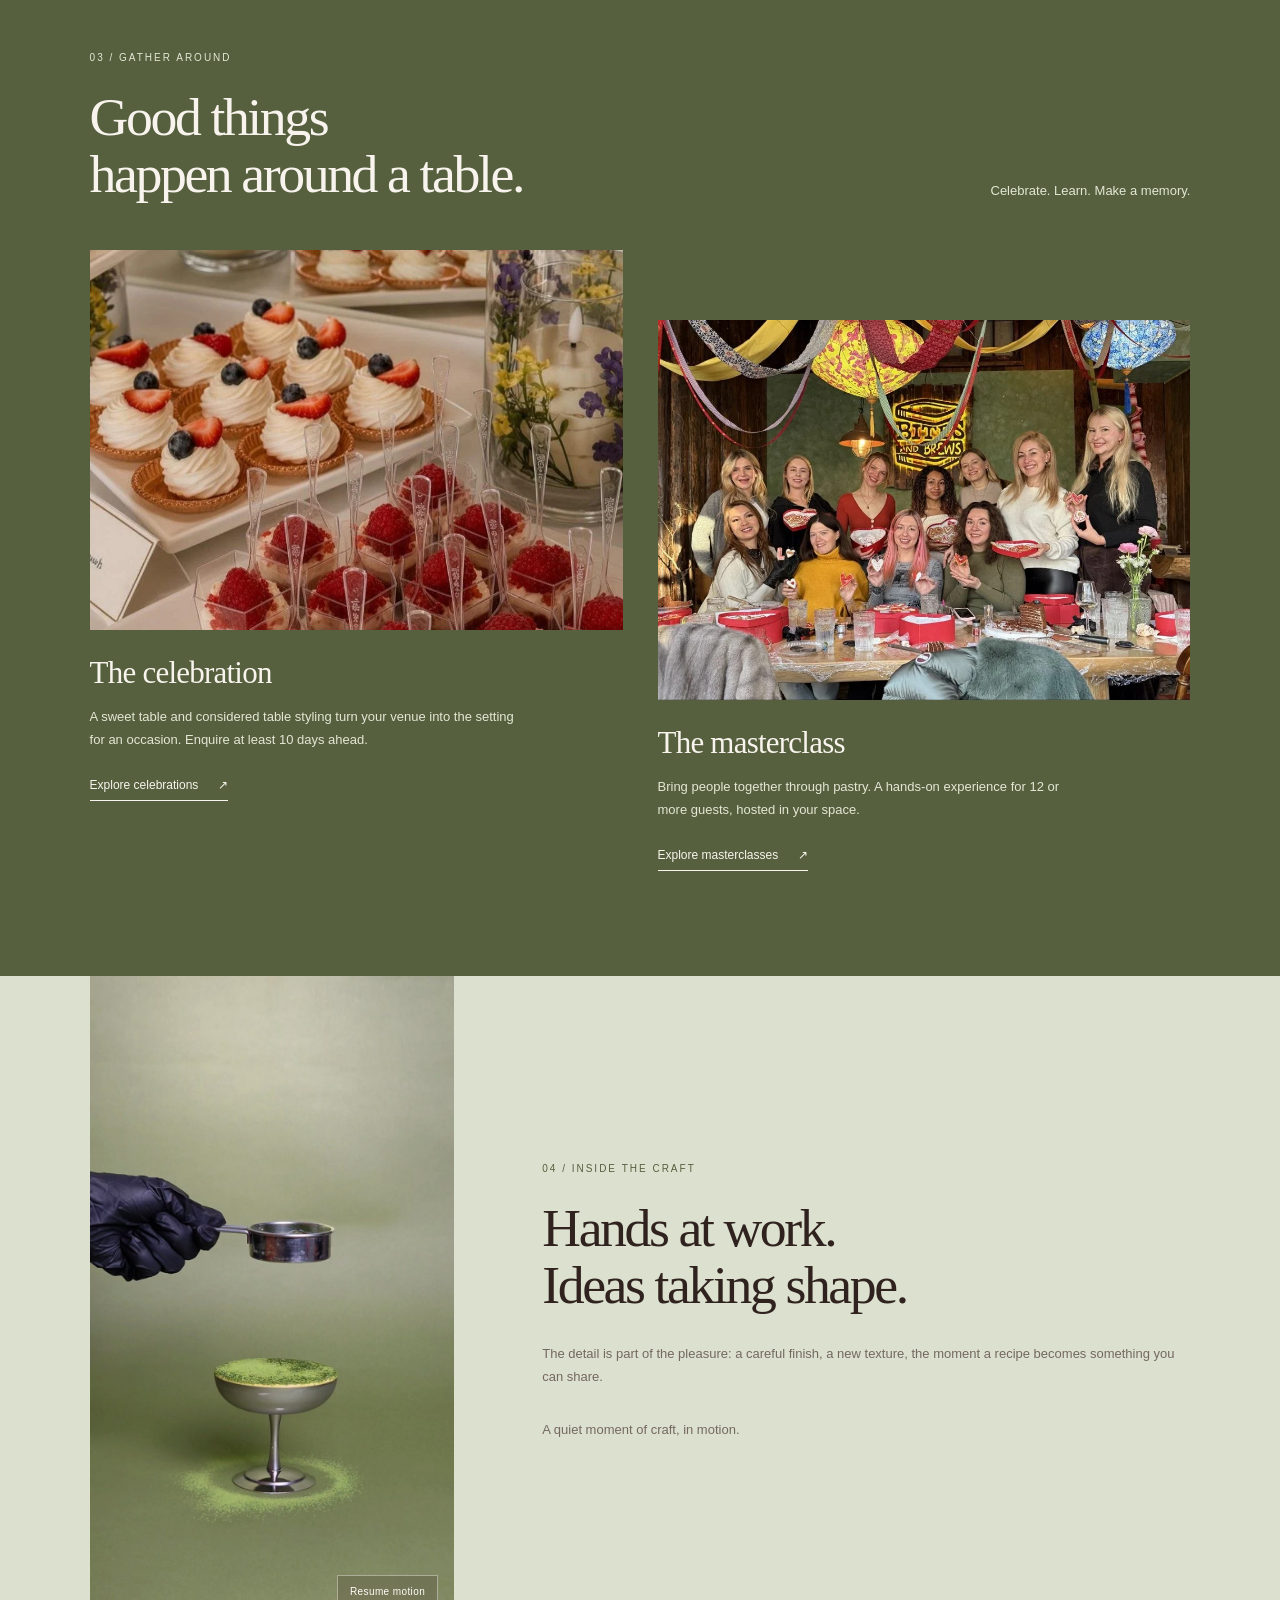
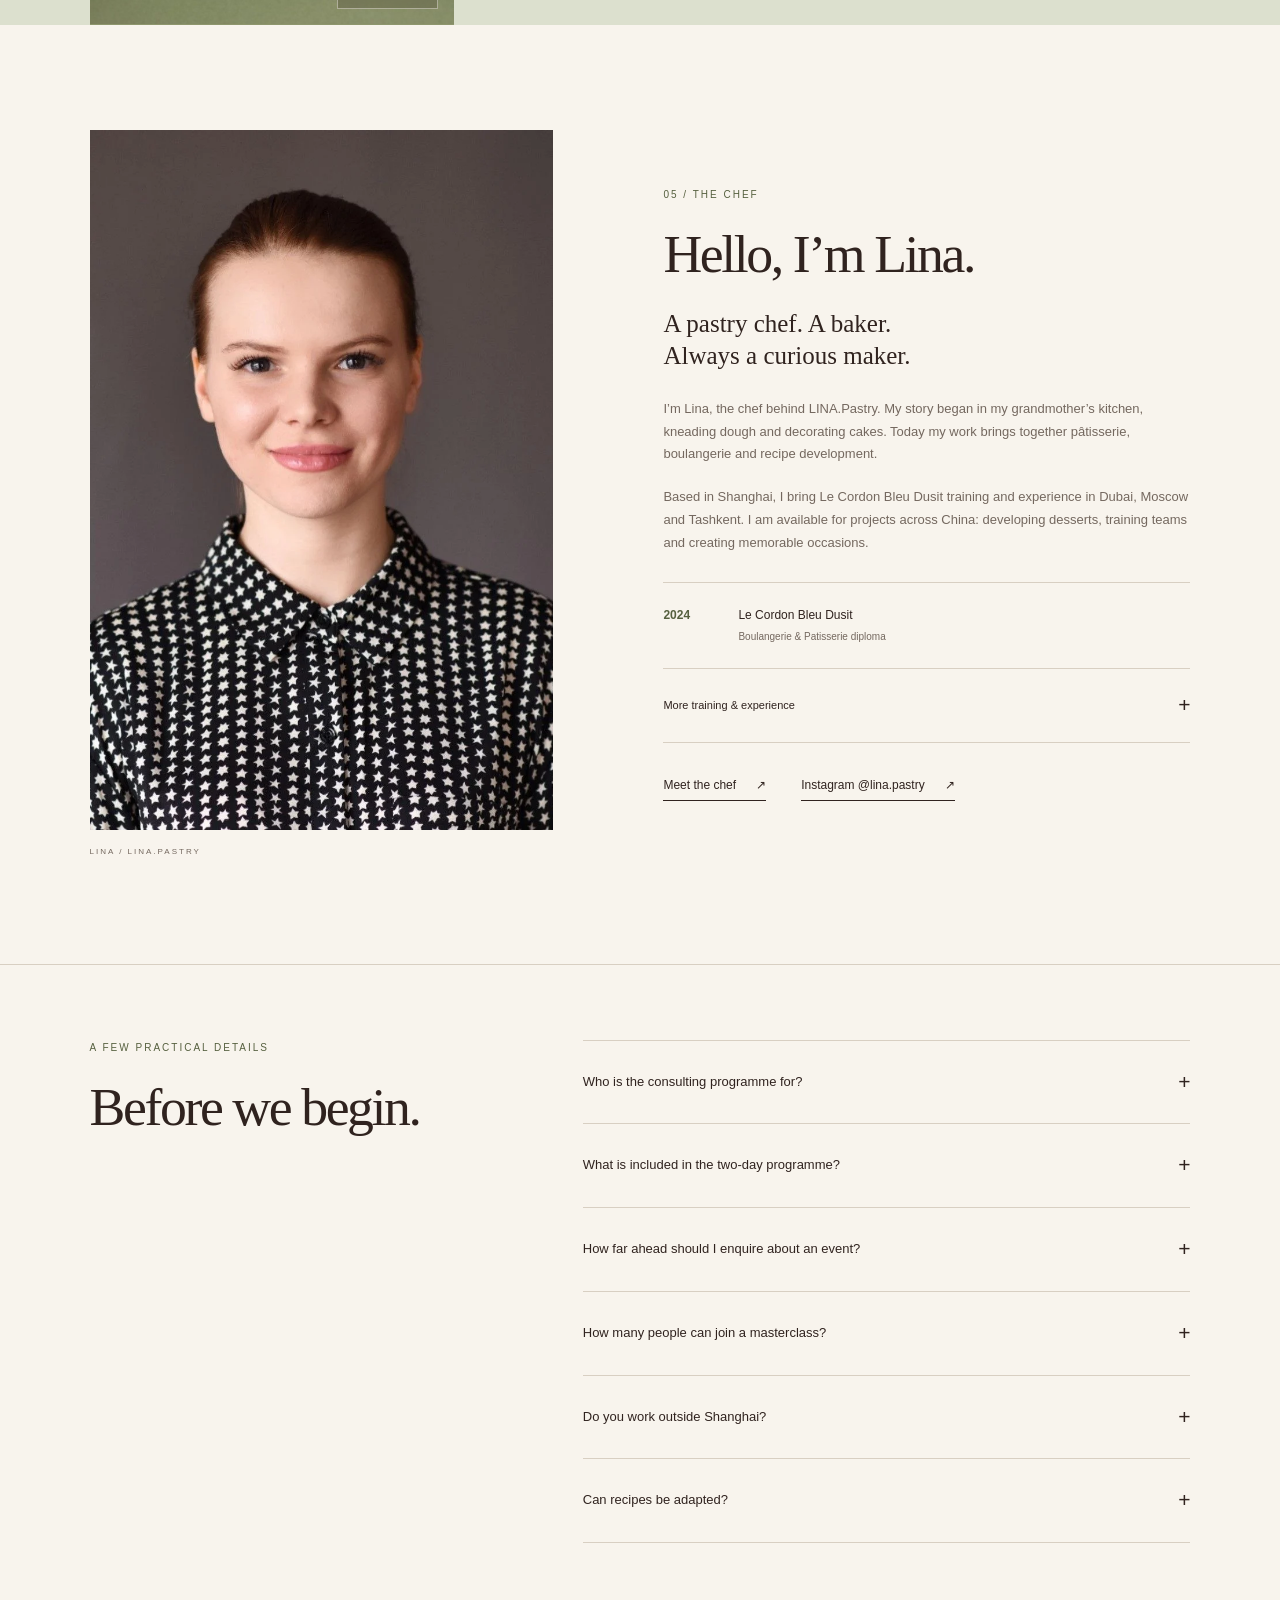
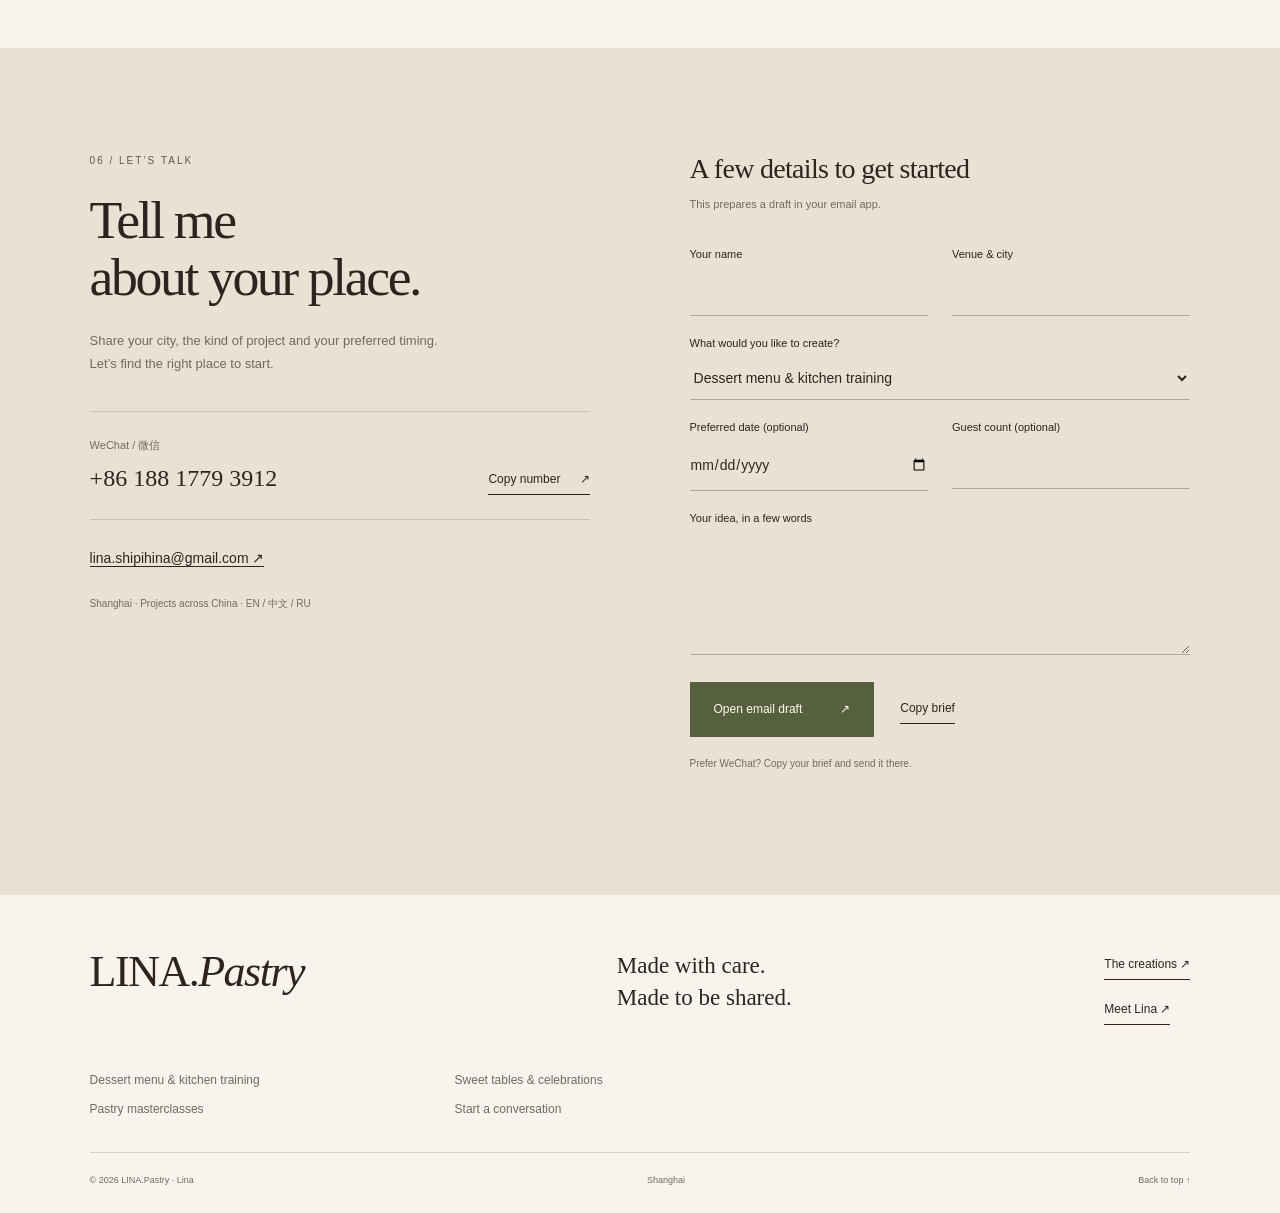
==== commit c20f2a66: "Remove duplicate cheesecake entry and feature cocoa cakes in dessert collection" ====
--- a/index.html
+++ b/index.html
@@ -33,7 +33,7 @@
 <section id="creations" class="section portfolio"><div class="section-heading"><div><p data-en="02 / THE CREATIONS" data-zh="02 / 甜品作品" class="eyebrow">02 / THE CREATIONS</p><h2 data-en="A little imagination.
 A lot of craft." data-zh="一点想象，
 满满匠心。" >A little imagination.
-A lot of craft.</h2></div><a class="text-link" href="creations.html" ><span data-en="Explore all creations" data-zh="浏览全部作品" >Explore all creations</span><span aria-hidden="true">↗</span></a></div><p data-en="Layered cakes, seasonal cheesecakes, small desserts and French boulangerie. An evolving practice, shaped by texture, occasion and the joy of making." data-zh="夹层蛋糕、时令芝士蛋糕、小甜点与法式面包。以质地、场合和创作的喜悦，持续探索。" class="section-intro">Layered cakes, seasonal cheesecakes, small desserts and French boulangerie. An evolving practice, shaped by texture, occasion and the joy of making.</p><div class="filters" aria-label="Filter creations"><button class="filter active" data-filter="all" aria-pressed="true"><span data-en="All creations" data-zh="全部作品" >All creations</span></button><button class="filter " data-filter="cheesecake" aria-pressed="false"><span data-en="Cheesecakes" data-zh="芝士蛋糕" >Cheesecakes</span></button><button class="filter " data-filter="desserts" aria-pressed="false"><span data-en="Cakes &amp; small desserts" data-zh="蛋糕与小甜点" >Cakes &amp; small desserts</span></button><button class="filter " data-filter="bread" aria-pressed="false"><span data-en="Boulangerie" data-zh="面包烘焙" >Boulangerie</span></button><button class="filter " data-filter="events" aria-pressed="false"><span data-en="Gatherings" data-zh="活动时光" >Gatherings</span></button></div><div class="gallery" id="gallery"><figure class="work" data-category="cheesecake"><button class="gallery-open" data-index="0" aria-label="The Basque cheesecake"><img src="assets/images/new/classic-basque-cheesecake.jpg" alt="The Basque cheesecake" data-alt-en="The Basque cheesecake" data-alt-zh="巴斯克芝士蛋糕" width="1238" height="2200"  srcset="assets/images/new/classic-basque-cheesecake-small.jpg 506w, assets/images/new/classic-basque-cheesecake.jpg 1238w" loading="lazy" sizes="(max-width: 800px) 43vw, 28vw"><span class="zoom" aria-hidden="true">↗</span></button><figcaption><h3 data-en="The Basque cheesecake" data-zh="巴斯克芝士蛋糕" >The Basque cheesecake</h3><p data-en="A caramelised top. A soft centre. A careful cut." data-zh="焦香表面，柔软内心，细致切面。" >A caramelised top. A soft centre. A careful cut.</p></figcaption></figure><figure class="work" data-category="desserts"><button class="gallery-open" data-index="1" aria-label="Layer upon layer"><img src="assets/images/portfolio/chocolate-layer-cake.webp" alt="Layer upon layer" data-alt-en="Layer upon layer" data-alt-zh="层层叠叠" width="672" height="1210"  loading="lazy" sizes="(max-width: 800px) 43vw, 28vw"><span class="zoom" aria-hidden="true">↗</span></button><figcaption><h3 data-en="Layer upon layer" data-zh="层层叠叠" >Layer upon layer</h3><p data-en="Thin cake layers and cream, composed as one." data-zh="薄蛋糕片与奶油，层层组合。" >Thin cake layers and cream, composed as one.</p></figcaption></figure><figure class="work" data-category="desserts"><button class="gallery-open" data-index="2" aria-label="The coupe collection"><img src="assets/images/new/green-tiramisu-coupe.jpg" alt="The coupe collection" data-alt-en="The coupe collection" data-alt-zh="高脚杯甜品系列" width="1467" height="2200"  srcset="assets/images/new/green-tiramisu-coupe-small.jpg 600w, assets/images/new/green-tiramisu-coupe.jpg 1467w" loading="lazy" sizes="(max-width: 800px) 43vw, 28vw"><span class="zoom" aria-hidden="true">↗</span></button><figcaption><h3 data-en="The coupe collection" data-zh="高脚杯甜品系列" >The coupe collection</h3><p data-en="A layered dessert with a theatrical finish." data-zh="层叠甜品，加上一笔点睛。" >A layered dessert with a theatrical finish.</p></figcaption></figure><figure class="work" data-category="bread"><button class="gallery-open" data-index="3" aria-label="French boulangerie"><img src="assets/images/portfolio/croissants.webp" alt="French boulangerie" data-alt-en="French boulangerie" data-alt-zh="法式面包烘焙" width="512" height="910"  loading="lazy" sizes="(max-width: 800px) 43vw, 28vw"><span class="zoom" aria-hidden="true">↗</span></button><figcaption><h3 data-en="French boulangerie" data-zh="法式面包烘焙" >French boulangerie</h3><p data-en="Croissants, lamination and the pleasure of baking." data-zh="可颂、起酥与烘焙的乐趣。" >Croissants, lamination and the pleasure of baking.</p></figcaption></figure><figure class="work" data-category="events"><button class="gallery-open" data-index="4" aria-label="A table for celebration"><img src="assets/images/photo-13.webp" alt="A table for celebration" data-alt-en="A table for celebration" data-alt-zh="庆祝的甜品台" width="853" height="1280"  loading="lazy" sizes="(max-width: 800px) 43vw, 28vw"><span class="zoom" aria-hidden="true">↗</span></button><figcaption><h3 data-en="A table for celebration" data-zh="庆祝的甜品台" >A table for celebration</h3><p data-en="Individual desserts, brought together for an occasion." data-zh="以独立份甜点，共同呈现庆祝时刻。" >Individual desserts, brought together for an occasion.</p></figcaption></figure><figure class="work" data-category="desserts"><button class="gallery-open" data-index="5" aria-label="A final flourish"><img src="assets/images/new/purple-tiramisu-studio.jpg" alt="A final flourish" data-alt-en="A final flourish" data-alt-zh="最后的点缀" width="1467" height="2200"  srcset="assets/images/new/purple-tiramisu-studio-small.jpg 600w, assets/images/new/purple-tiramisu-studio.jpg 1467w" loading="lazy" sizes="(max-width: 800px) 43vw, 28vw"><span class="zoom" aria-hidden="true">↗</span></button><figcaption><h3 data-en="A final flourish" data-zh="最后的点缀" >A final flourish</h3><p data-en="Colour, movement and a little finishing magic." data-zh="色彩、动作与收尾的巧思。" >Colour, movement and a little finishing magic.</p></figcaption></figure><figure class="work" data-category="desserts"><button class="gallery-open" data-index="6" aria-label="Small cakes, a cocoa finish"><img src="assets/images/revisions/cocoa-mini-cakes.webp" alt="Small cakes, a cocoa finish" data-alt-en="Small cakes, a cocoa finish" data-alt-zh="可可点缀的小蛋糕" width="1013" height="1800"  srcset="assets/images/revisions/cocoa-mini-cakes-small.webp 450w, assets/images/revisions/cocoa-mini-cakes.webp 1013w" loading="lazy" sizes="(max-width: 800px) 43vw, 28vw"><span class="zoom" aria-hidden="true">↗</span></button><figcaption><h3 data-en="Small cakes, a cocoa finish" data-zh="可可点缀的小蛋糕" >Small cakes, a cocoa finish</h3><p data-en="Piped cream and a delicate dusting, ready to share." data-zh="裱花奶油与细腻粉饰，等待分享。" >Piped cream and a delicate dusting, ready to share.</p></figcaption></figure><figure class="work" data-category="cheesecake"><button class="gallery-open" data-index="7" aria-label="A closer look at texture"><img src="assets/images/revisions/green-cheesecake-held.webp" alt="A closer look at texture" data-alt-en="A closer look at texture" data-alt-zh="近看细腻质地" width="1013" height="1800"  srcset="assets/images/revisions/green-cheesecake-held-small.webp 450w, assets/images/revisions/green-cheesecake-held.webp 1013w" loading="lazy" sizes="(max-width: 800px) 43vw, 28vw"><span class="zoom" aria-hidden="true">↗</span></button><figcaption><h3 data-en="A closer look at texture" data-zh="近看细腻质地" >A closer look at texture</h3><p data-en="A green cheesecake slice, held up to reveal its centre." data-zh="托起绿色芝士蛋糕切片，展现内里的细腻。" >A green cheesecake slice, held up to reveal its centre.</p></figcaption></figure><figure class="work" data-category="cheesecake"><button class="gallery-open" data-index="8" aria-label="The art of the slice"><img src="assets/images/new/dark-cheesecake-handheld.jpg" alt="The art of the slice" data-alt-en="The art of the slice" data-alt-zh="切片的艺术" width="1238" height="2200"  srcset="assets/images/new/dark-cheesecake-handheld-small.jpg 506w, assets/images/new/dark-cheesecake-handheld.jpg 1238w" loading="lazy" sizes="(max-width: 800px) 43vw, 28vw"><span class="zoom" aria-hidden="true">↗</span></button><figcaption><h3 data-en="The art of the slice" data-zh="切片的艺术" >The art of the slice</h3><p data-en="A simple presentation that lets texture speak." data-zh="以简洁呈现，让质地表达。" >A simple presentation that lets texture speak.</p></figcaption></figure><figure class="work" data-category="cheesecake"><button class="gallery-open" data-index="9" aria-label="The classic cheesecake"><img src="assets/images/revisions/classic-cheesecake-stack.webp" alt="The classic cheesecake" data-alt-en="The classic cheesecake" data-alt-zh="经典芝士蛋糕" width="1013" height="1800"  srcset="assets/images/revisions/classic-cheesecake-stack-small.webp 450w, assets/images/revisions/classic-cheesecake-stack.webp 1013w" loading="lazy" sizes="(max-width: 800px) 43vw, 28vw"><span class="zoom" aria-hidden="true">↗</span></button><figcaption><h3 data-en="The classic cheesecake" data-zh="经典芝士蛋糕" >The classic cheesecake</h3><p data-en="Two generous slices, with a caramelised top and creamy centre." data-zh="两片丰厚切块，焦香表面与细腻内心。" >Two generous slices, with a caramelised top and creamy centre.</p></figcaption></figure><figure class="work" data-category="cheesecake"><button class="gallery-open" data-index="10" aria-label="A whole-cake moment"><img src="assets/images/new/chocolate-basque-cheesecake.jpg" alt="A whole-cake moment" data-alt-en="A whole-cake moment" data-alt-zh="完整蛋糕的片刻" width="1238" height="2200"  srcset="assets/images/new/chocolate-basque-cheesecake-small.jpg 506w, assets/images/new/chocolate-basque-cheesecake.jpg 1238w" loading="lazy" sizes="(max-width: 800px) 43vw, 28vw"><span class="zoom" aria-hidden="true">↗</span></button><figcaption><h3 data-en="A whole-cake moment" data-zh="完整蛋糕的片刻" >A whole-cake moment</h3><p data-en="A generous centrepiece with a considered finish." data-zh="丰盛的餐桌焦点，用心收尾。" >A generous centrepiece with a considered finish.</p></figcaption></figure><figure class="work" data-category="desserts"><button class="gallery-open" data-index="11" aria-label="Colour between the layers"><img src="assets/images/portfolio/colourful-layer-cake.webp" alt="Colour between the layers" data-alt-en="Colour between the layers" data-alt-zh="层次之间的色彩" width="681" height="1210"  loading="lazy" sizes="(max-width: 800px) 43vw, 28vw"><span class="zoom" aria-hidden="true">↗</span></button><figcaption><h3 data-en="Colour between the layers" data-zh="层次之间的色彩" >Colour between the layers</h3><p data-en="A playful approach to the layered cake." data-zh="以轻松趣味演绎夹层蛋糕。" >A playful approach to the layered cake.</p></figcaption></figure><figure class="work" data-category="desserts"><button class="gallery-open" data-index="12" aria-label="Made for an occasion"><img src="assets/images/portfolio/celebration-layer-cake.webp" alt="Made for an occasion" data-alt-en="Made for an occasion" data-alt-zh="为庆祝而作" width="540" height="720"  loading="lazy" sizes="(max-width: 800px) 43vw, 28vw"><span class="zoom" aria-hidden="true">↗</span></button><figcaption><h3 data-en="Made for an occasion" data-zh="为庆祝而作" >Made for an occasion</h3><p data-en="Layered cakes, dressed for the table." data-zh="为餐桌盛装呈现的夹层蛋糕。" >Layered cakes, dressed for the table.</p></figcaption></figure><figure class="work" data-category="desserts"><button class="gallery-open" data-index="13" aria-label="Small cakes, personal details"><img src="assets/images/portfolio/decorated-mini-cakes.webp" alt="Small cakes, personal details" data-alt-en="Small cakes, personal details" data-alt-zh="小蛋糕，细致心意" width="908" height="1210"  loading="lazy" sizes="(max-width: 800px) 43vw, 28vw"><span class="zoom" aria-hidden="true">↗</span></button><figcaption><h3 data-en="Small cakes, personal details" data-zh="小蛋糕，细致心意" >Small cakes, personal details</h3><p data-en="Individual creations, each with its own finish." data-zh="每一份独立创作，都有自己的细节。" >Individual creations, each with its own finish.</p></figcaption></figure><figure class="work" data-category="desserts"><button class="gallery-open" data-index="14" aria-label="A number worth celebrating"><img src="assets/images/portfolio/number-cakes.webp" alt="A number worth celebrating" data-alt-en="A number worth celebrating" data-alt-zh="值得庆祝的数字" width="560" height="375"  loading="lazy" sizes="(max-width: 800px) 43vw, 28vw"><span class="zoom" aria-hidden="true">↗</span></button><figcaption><h3 data-en="A number worth celebrating" data-zh="值得庆祝的数字" >A number worth celebrating</h3><p data-en="A celebration cake with a personal shape." data-zh="以特别的形状，呈现庆祝蛋糕。" >A celebration cake with a personal shape.</p></figcaption></figure><figure class="work" data-category="desserts"><button class="gallery-open" data-index="15" aria-label="A seasonal cake with figs"><img src="assets/images/revisions/seasonal-fig-cake.webp" alt="A seasonal cake with figs" data-alt-en="A seasonal cake with figs" data-alt-zh="无花果时令蛋糕" width="1350" height="1800"  srcset="assets/images/revisions/seasonal-fig-cake-small.webp 600w, assets/images/revisions/seasonal-fig-cake.webp 1350w" loading="lazy" sizes="(max-width: 800px) 43vw, 28vw"><span class="zoom" aria-hidden="true">↗</span></button><figcaption><h3 data-en="A seasonal cake with figs" data-zh="无花果时令蛋糕" >A seasonal cake with figs</h3><p data-en="Sliced cake, piped cream and fresh figs for the table." data-zh="切块蛋糕、裱花奶油与鲜无花果，呈现餐桌美味。" >Sliced cake, piped cream and fresh figs for the table.</p></figcaption></figure><figure class="work" data-category="desserts"><button class="gallery-open" data-index="16" aria-label="The finishing ritual"><img src="assets/images/new/coffee-tiramisu-dusting.jpg" alt="The finishing ritual" data-alt-en="The finishing ritual" data-alt-zh="收尾的仪式" width="1467" height="2200"  srcset="assets/images/new/coffee-tiramisu-dusting-small.jpg 600w, assets/images/new/coffee-tiramisu-dusting.jpg 1467w" loading="lazy" sizes="(max-width: 800px) 43vw, 28vw"><span class="zoom" aria-hidden="true">↗</span></button><figcaption><h3 data-en="The finishing ritual" data-zh="收尾的仪式" >The finishing ritual</h3><p data-en="A coupe dessert, dusted just before the moment." data-zh="高脚杯甜品，上桌前的最后点缀。" >A coupe dessert, dusted just before the moment.</p></figcaption></figure><figure class="work" data-category="desserts"><button class="gallery-open" data-index="17" aria-label="Piped by hand"><img src="assets/images/new/lemon-tiramisu-studio.jpg" alt="Piped by hand" data-alt-en="Piped by hand" data-alt-zh="手工裱制" width="1467" height="2200"  srcset="assets/images/new/lemon-tiramisu-studio-small.jpg 600w, assets/images/new/lemon-tiramisu-studio.jpg 1467w" loading="lazy" sizes="(max-width: 800px) 43vw, 28vw"><span class="zoom" aria-hidden="true">↗</span></button><figcaption><h3 data-en="Piped by hand" data-zh="手工裱制" >Piped by hand</h3><p data-en="Each movement becomes part of the final presentation." data-zh="每一个动作，都成为呈现的一部分。" >Each movement becomes part of the final presentation.</p></figcaption></figure><figure class="work" data-category="desserts"><button class="gallery-open" data-index="18" aria-label="A delicate finish"><img src="assets/images/new/coconut-tiramisu-dusting.jpg" alt="A delicate finish" data-alt-en="A delicate finish" data-alt-zh="轻盈的收尾" width="1467" height="2200"  srcset="assets/images/new/coconut-tiramisu-dusting-small.jpg 600w, assets/images/new/coconut-tiramisu-dusting.jpg 1467w" loading="lazy" sizes="(max-width: 800px) 43vw, 28vw"><span class="zoom" aria-hidden="true">↗</span></button><figcaption><h3 data-en="A delicate finish" data-zh="轻盈的收尾" >A delicate finish</h3><p data-en="A textured topping, falling into place." data-zh="细碎装饰，轻轻落下。" >A textured topping, falling into place.</p></figcaption></figure><figure class="work" data-category="bread"><button class="gallery-open" data-index="19" aria-label="The bread table"><img src="assets/images/portfolio/bread-basket.webp" alt="The bread table" data-alt-en="The bread table" data-alt-zh="面包的一桌" width="910" height="512"  loading="lazy" sizes="(max-width: 800px) 43vw, 28vw"><span class="zoom" aria-hidden="true">↗</span></button><figcaption><h3 data-en="The bread table" data-zh="面包的一桌" >The bread table</h3><p data-en="An assortment from the boulangerie portfolio." data-zh="面包作品集中的丰富组合。" >An assortment from the boulangerie portfolio.</p></figcaption></figure><figure class="work" data-category="bread"><button class="gallery-open" data-index="20" aria-label="Danish pastries"><img src="assets/images/portfolio/danish-pastries.webp" alt="Danish pastries" data-alt-en="Danish pastries" data-alt-zh="丹麦酥点" width="512" height="998"  loading="lazy" sizes="(max-width: 800px) 43vw, 28vw"><span class="zoom" aria-hidden="true">↗</span></button><figcaption><h3 data-en="Danish pastries" data-zh="丹麦酥点" >Danish pastries</h3><p data-en="Small pastries, shaped and finished with care." data-zh="用心塑形与装饰的小酥点。" >Small pastries, shaped and finished with care.</p></figcaption></figure><figure class="work" data-category="events"><button class="gallery-open" data-index="21" aria-label="Dessert meets table styling"><img src="assets/images/photo-14.webp" alt="Dessert meets table styling" data-alt-en="Dessert meets table styling" data-alt-zh="甜品与餐桌布置" width="897" height="1280"  loading="lazy" sizes="(max-width: 800px) 43vw, 28vw"><span class="zoom" aria-hidden="true">↗</span></button><figcaption><h3 data-en="Dessert meets table styling" data-zh="甜品与餐桌布置" >Dessert meets table styling</h3><p data-en="A sweet table considered as part of the setting." data-zh="将甜品台作为场景的一部分来构思。" >A sweet table considered as part of the setting.</p></figcaption></figure><figure class="work" data-category="events"><button class="gallery-open" data-index="22" aria-label="Set for a gathering"><img src="assets/images/photo-15.webp" alt="Set for a gathering" data-alt-en="Set for a gathering" data-alt-zh="为相聚而布置" width="954" height="1280"  loading="lazy" sizes="(max-width: 800px) 43vw, 28vw"><span class="zoom" aria-hidden="true">↗</span></button><figcaption><h3 data-en="Set for a gathering" data-zh="为相聚而布置" >Set for a gathering</h3><p data-en="Atmosphere begins with the table." data-zh="氛围，从餐桌开始。" >Atmosphere begins with the table.</p></figcaption></figure><figure class="work" data-category="events"><button class="gallery-open" data-index="23" aria-label="The joy of making together"><img src="assets/images/photo-19.webp" alt="The joy of making together" data-alt-en="The joy of making together" data-alt-zh="共同制作的喜悦" width="1280" height="721"  loading="lazy" sizes="(max-width: 800px) 43vw, 28vw"><span class="zoom" aria-hidden="true">↗</span></button><figcaption><h3 data-en="The joy of making together" data-zh="共同制作的喜悦" >The joy of making together</h3><p data-en="A shared workshop moment around pastry." data-zh="围绕甜品，共享工作坊时光。" >A shared workshop moment around pastry.</p></figcaption></figure></div><div class="gallery-bottom"><p id="gallery-count" aria-live="polite"></p><button class="text-link" id="show-more"><span data-en="View more creations" data-zh="查看更多作品" >View more creations</span><span aria-hidden="true">+</span></button></div><div class="range-note"><p data-en="BEYOND THE GALLERY" data-zh="作品之外" class="eyebrow">BEYOND THE GALLERY</p><p data-en="Chocolate Medovik. Vegan layered cakes. Cake pops, mochi and chocolates. Croissants, baguettes and danishes. Explore the creations for more of my practice." data-zh="巧克力蜂蜜千层、纯素夹层蛋糕、蛋糕棒棒糖、麻薯与巧克力，还有可颂、法棍与丹麦酥。甜品作品页面呈现更多创作。" >Chocolate Medovik. Vegan layered cakes. Cake pops, mochi and chocolates. Croissants, baguettes and danishes. Explore the creations for more of my practice.</p></div></section>
+A lot of craft.</h2></div><a class="text-link" href="creations.html" ><span data-en="Explore all creations" data-zh="浏览全部作品" >Explore all creations</span><span aria-hidden="true">↗</span></a></div><p data-en="Layered cakes, seasonal cheesecakes, small desserts and French boulangerie. An evolving practice, shaped by texture, occasion and the joy of making." data-zh="夹层蛋糕、时令芝士蛋糕、小甜点与法式面包。以质地、场合和创作的喜悦，持续探索。" class="section-intro">Layered cakes, seasonal cheesecakes, small desserts and French boulangerie. An evolving practice, shaped by texture, occasion and the joy of making.</p><div class="filters" aria-label="Filter creations"><button class="filter active" data-filter="all" aria-pressed="true"><span data-en="All creations" data-zh="全部作品" >All creations</span></button><button class="filter " data-filter="cheesecake" aria-pressed="false"><span data-en="Cheesecakes" data-zh="芝士蛋糕" >Cheesecakes</span></button><button class="filter " data-filter="desserts" aria-pressed="false"><span data-en="Cakes &amp; small desserts" data-zh="蛋糕与小甜点" >Cakes &amp; small desserts</span></button><button class="filter " data-filter="bread" aria-pressed="false"><span data-en="Boulangerie" data-zh="面包烘焙" >Boulangerie</span></button><button class="filter " data-filter="events" aria-pressed="false"><span data-en="Gatherings" data-zh="活动时光" >Gatherings</span></button></div><div class="gallery" id="gallery"><figure class="work" data-category="cheesecake"><button class="gallery-open" data-index="0" aria-label="The classic cheesecake"><img src="assets/images/revisions/classic-cheesecake-stack.webp" alt="The classic cheesecake" data-alt-en="The classic cheesecake" data-alt-zh="经典芝士蛋糕" width="1013" height="1800"  srcset="assets/images/revisions/classic-cheesecake-stack-small.webp 450w, assets/images/revisions/classic-cheesecake-stack.webp 1013w" loading="lazy" sizes="(max-width: 800px) 43vw, 28vw"><span class="zoom" aria-hidden="true">↗</span></button><figcaption><h3 data-en="The classic cheesecake" data-zh="经典芝士蛋糕" >The classic cheesecake</h3><p data-en="Two generous slices, with a caramelised top and creamy centre." data-zh="两片丰厚切块，焦香表面与细腻内心。" >Two generous slices, with a caramelised top and creamy centre.</p></figcaption></figure><figure class="work" data-category="desserts"><button class="gallery-open" data-index="1" aria-label="Small cakes, a cocoa finish"><img src="assets/images/revisions/cocoa-mini-cakes.webp" alt="Small cakes, a cocoa finish" data-alt-en="Small cakes, a cocoa finish" data-alt-zh="可可点缀的小蛋糕" width="1013" height="1800"  srcset="assets/images/revisions/cocoa-mini-cakes-small.webp 450w, assets/images/revisions/cocoa-mini-cakes.webp 1013w" loading="lazy" sizes="(max-width: 800px) 43vw, 28vw"><span class="zoom" aria-hidden="true">↗</span></button><figcaption><h3 data-en="Small cakes, a cocoa finish" data-zh="可可点缀的小蛋糕" >Small cakes, a cocoa finish</h3><p data-en="Piped cream and a delicate dusting, ready to share." data-zh="裱花奶油与细腻粉饰，等待分享。" >Piped cream and a delicate dusting, ready to share.</p></figcaption></figure><figure class="work" data-category="desserts"><button class="gallery-open" data-index="2" aria-label="Layer upon layer"><img src="assets/images/portfolio/chocolate-layer-cake.webp" alt="Layer upon layer" data-alt-en="Layer upon layer" data-alt-zh="层层叠叠" width="672" height="1210"  loading="lazy" sizes="(max-width: 800px) 43vw, 28vw"><span class="zoom" aria-hidden="true">↗</span></button><figcaption><h3 data-en="Layer upon layer" data-zh="层层叠叠" >Layer upon layer</h3><p data-en="Thin cake layers and cream, composed as one." data-zh="薄蛋糕片与奶油，层层组合。" >Thin cake layers and cream, composed as one.</p></figcaption></figure><figure class="work" data-category="desserts"><button class="gallery-open" data-index="3" aria-label="The coupe collection"><img src="assets/images/new/green-tiramisu-coupe.jpg" alt="The coupe collection" data-alt-en="The coupe collection" data-alt-zh="高脚杯甜品系列" width="1467" height="2200"  srcset="assets/images/new/green-tiramisu-coupe-small.jpg 600w, assets/images/new/green-tiramisu-coupe.jpg 1467w" loading="lazy" sizes="(max-width: 800px) 43vw, 28vw"><span class="zoom" aria-hidden="true">↗</span></button><figcaption><h3 data-en="The coupe collection" data-zh="高脚杯甜品系列" >The coupe collection</h3><p data-en="A layered dessert with a theatrical finish." data-zh="层叠甜品，加上一笔点睛。" >A layered dessert with a theatrical finish.</p></figcaption></figure><figure class="work" data-category="bread"><button class="gallery-open" data-index="4" aria-label="French boulangerie"><img src="assets/images/portfolio/croissants.webp" alt="French boulangerie" data-alt-en="French boulangerie" data-alt-zh="法式面包烘焙" width="512" height="910"  loading="lazy" sizes="(max-width: 800px) 43vw, 28vw"><span class="zoom" aria-hidden="true">↗</span></button><figcaption><h3 data-en="French boulangerie" data-zh="法式面包烘焙" >French boulangerie</h3><p data-en="Croissants, lamination and the pleasure of baking." data-zh="可颂、起酥与烘焙的乐趣。" >Croissants, lamination and the pleasure of baking.</p></figcaption></figure><figure class="work" data-category="events"><button class="gallery-open" data-index="5" aria-label="A table for celebration"><img src="assets/images/photo-13.webp" alt="A table for celebration" data-alt-en="A table for celebration" data-alt-zh="庆祝的甜品台" width="853" height="1280"  loading="lazy" sizes="(max-width: 800px) 43vw, 28vw"><span class="zoom" aria-hidden="true">↗</span></button><figcaption><h3 data-en="A table for celebration" data-zh="庆祝的甜品台" >A table for celebration</h3><p data-en="Individual desserts, brought together for an occasion." data-zh="以独立份甜点，共同呈现庆祝时刻。" >Individual desserts, brought together for an occasion.</p></figcaption></figure><figure class="work" data-category="desserts"><button class="gallery-open" data-index="6" aria-label="A final flourish"><img src="assets/images/new/purple-tiramisu-studio.jpg" alt="A final flourish" data-alt-en="A final flourish" data-alt-zh="最后的点缀" width="1467" height="2200"  srcset="assets/images/new/purple-tiramisu-studio-small.jpg 600w, assets/images/new/purple-tiramisu-studio.jpg 1467w" loading="lazy" sizes="(max-width: 800px) 43vw, 28vw"><span class="zoom" aria-hidden="true">↗</span></button><figcaption><h3 data-en="A final flourish" data-zh="最后的点缀" >A final flourish</h3><p data-en="Colour, movement and a little finishing magic." data-zh="色彩、动作与收尾的巧思。" >Colour, movement and a little finishing magic.</p></figcaption></figure><figure class="work" data-category="cheesecake"><button class="gallery-open" data-index="7" aria-label="A closer look at texture"><img src="assets/images/revisions/green-cheesecake-held.webp" alt="A closer look at texture" data-alt-en="A closer look at texture" data-alt-zh="近看细腻质地" width="1013" height="1800"  srcset="assets/images/revisions/green-cheesecake-held-small.webp 450w, assets/images/revisions/green-cheesecake-held.webp 1013w" loading="lazy" sizes="(max-width: 800px) 43vw, 28vw"><span class="zoom" aria-hidden="true">↗</span></button><figcaption><h3 data-en="A closer look at texture" data-zh="近看细腻质地" >A closer look at texture</h3><p data-en="A green cheesecake slice, held up to reveal its centre." data-zh="托起绿色芝士蛋糕切片，展现内里的细腻。" >A green cheesecake slice, held up to reveal its centre.</p></figcaption></figure><figure class="work" data-category="cheesecake"><button class="gallery-open" data-index="8" aria-label="The art of the slice"><img src="assets/images/new/dark-cheesecake-handheld.jpg" alt="The art of the slice" data-alt-en="The art of the slice" data-alt-zh="切片的艺术" width="1238" height="2200"  srcset="assets/images/new/dark-cheesecake-handheld-small.jpg 506w, assets/images/new/dark-cheesecake-handheld.jpg 1238w" loading="lazy" sizes="(max-width: 800px) 43vw, 28vw"><span class="zoom" aria-hidden="true">↗</span></button><figcaption><h3 data-en="The art of the slice" data-zh="切片的艺术" >The art of the slice</h3><p data-en="A simple presentation that lets texture speak." data-zh="以简洁呈现，让质地表达。" >A simple presentation that lets texture speak.</p></figcaption></figure><figure class="work" data-category="cheesecake"><button class="gallery-open" data-index="9" aria-label="A whole-cake moment"><img src="assets/images/new/chocolate-basque-cheesecake.jpg" alt="A whole-cake moment" data-alt-en="A whole-cake moment" data-alt-zh="完整蛋糕的片刻" width="1238" height="2200"  srcset="assets/images/new/chocolate-basque-cheesecake-small.jpg 506w, assets/images/new/chocolate-basque-cheesecake.jpg 1238w" loading="lazy" sizes="(max-width: 800px) 43vw, 28vw"><span class="zoom" aria-hidden="true">↗</span></button><figcaption><h3 data-en="A whole-cake moment" data-zh="完整蛋糕的片刻" >A whole-cake moment</h3><p data-en="A generous centrepiece with a considered finish." data-zh="丰盛的餐桌焦点，用心收尾。" >A generous centrepiece with a considered finish.</p></figcaption></figure><figure class="work" data-category="desserts"><button class="gallery-open" data-index="10" aria-label="Colour between the layers"><img src="assets/images/portfolio/colourful-layer-cake.webp" alt="Colour between the layers" data-alt-en="Colour between the layers" data-alt-zh="层次之间的色彩" width="681" height="1210"  loading="lazy" sizes="(max-width: 800px) 43vw, 28vw"><span class="zoom" aria-hidden="true">↗</span></button><figcaption><h3 data-en="Colour between the layers" data-zh="层次之间的色彩" >Colour between the layers</h3><p data-en="A playful approach to the layered cake." data-zh="以轻松趣味演绎夹层蛋糕。" >A playful approach to the layered cake.</p></figcaption></figure><figure class="work" data-category="desserts"><button class="gallery-open" data-index="11" aria-label="Made for an occasion"><img src="assets/images/portfolio/celebration-layer-cake.webp" alt="Made for an occasion" data-alt-en="Made for an occasion" data-alt-zh="为庆祝而作" width="540" height="720"  loading="lazy" sizes="(max-width: 800px) 43vw, 28vw"><span class="zoom" aria-hidden="true">↗</span></button><figcaption><h3 data-en="Made for an occasion" data-zh="为庆祝而作" >Made for an occasion</h3><p data-en="Layered cakes, dressed for the table." data-zh="为餐桌盛装呈现的夹层蛋糕。" >Layered cakes, dressed for the table.</p></figcaption></figure><figure class="work" data-category="desserts"><button class="gallery-open" data-index="12" aria-label="Small cakes, personal details"><img src="assets/images/portfolio/decorated-mini-cakes.webp" alt="Small cakes, personal details" data-alt-en="Small cakes, personal details" data-alt-zh="小蛋糕，细致心意" width="908" height="1210"  loading="lazy" sizes="(max-width: 800px) 43vw, 28vw"><span class="zoom" aria-hidden="true">↗</span></button><figcaption><h3 data-en="Small cakes, personal details" data-zh="小蛋糕，细致心意" >Small cakes, personal details</h3><p data-en="Individual creations, each with its own finish." data-zh="每一份独立创作，都有自己的细节。" >Individual creations, each with its own finish.</p></figcaption></figure><figure class="work" data-category="desserts"><button class="gallery-open" data-index="13" aria-label="A number worth celebrating"><img src="assets/images/portfolio/number-cakes.webp" alt="A number worth celebrating" data-alt-en="A number worth celebrating" data-alt-zh="值得庆祝的数字" width="560" height="375"  loading="lazy" sizes="(max-width: 800px) 43vw, 28vw"><span class="zoom" aria-hidden="true">↗</span></button><figcaption><h3 data-en="A number worth celebrating" data-zh="值得庆祝的数字" >A number worth celebrating</h3><p data-en="A celebration cake with a personal shape." data-zh="以特别的形状，呈现庆祝蛋糕。" >A celebration cake with a personal shape.</p></figcaption></figure><figure class="work" data-category="desserts"><button class="gallery-open" data-index="14" aria-label="A seasonal cake with figs"><img src="assets/images/revisions/seasonal-fig-cake.webp" alt="A seasonal cake with figs" data-alt-en="A seasonal cake with figs" data-alt-zh="无花果时令蛋糕" width="1350" height="1800"  srcset="assets/images/revisions/seasonal-fig-cake-small.webp 600w, assets/images/revisions/seasonal-fig-cake.webp 1350w" loading="lazy" sizes="(max-width: 800px) 43vw, 28vw"><span class="zoom" aria-hidden="true">↗</span></button><figcaption><h3 data-en="A seasonal cake with figs" data-zh="无花果时令蛋糕" >A seasonal cake with figs</h3><p data-en="Sliced cake, piped cream and fresh figs for the table." data-zh="切块蛋糕、裱花奶油与鲜无花果，呈现餐桌美味。" >Sliced cake, piped cream and fresh figs for the table.</p></figcaption></figure><figure class="work" data-category="desserts"><button class="gallery-open" data-index="15" aria-label="The finishing ritual"><img src="assets/images/new/coffee-tiramisu-dusting.jpg" alt="The finishing ritual" data-alt-en="The finishing ritual" data-alt-zh="收尾的仪式" width="1467" height="2200"  srcset="assets/images/new/coffee-tiramisu-dusting-small.jpg 600w, assets/images/new/coffee-tiramisu-dusting.jpg 1467w" loading="lazy" sizes="(max-width: 800px) 43vw, 28vw"><span class="zoom" aria-hidden="true">↗</span></button><figcaption><h3 data-en="The finishing ritual" data-zh="收尾的仪式" >The finishing ritual</h3><p data-en="A coupe dessert, dusted just before the moment." data-zh="高脚杯甜品，上桌前的最后点缀。" >A coupe dessert, dusted just before the moment.</p></figcaption></figure><figure class="work" data-category="desserts"><button class="gallery-open" data-index="16" aria-label="Piped by hand"><img src="assets/images/new/lemon-tiramisu-studio.jpg" alt="Piped by hand" data-alt-en="Piped by hand" data-alt-zh="手工裱制" width="1467" height="2200"  srcset="assets/images/new/lemon-tiramisu-studio-small.jpg 600w, assets/images/new/lemon-tiramisu-studio.jpg 1467w" loading="lazy" sizes="(max-width: 800px) 43vw, 28vw"><span class="zoom" aria-hidden="true">↗</span></button><figcaption><h3 data-en="Piped by hand" data-zh="手工裱制" >Piped by hand</h3><p data-en="Each movement becomes part of the final presentation." data-zh="每一个动作，都成为呈现的一部分。" >Each movement becomes part of the final presentation.</p></figcaption></figure><figure class="work" data-category="desserts"><button class="gallery-open" data-index="17" aria-label="A delicate finish"><img src="assets/images/new/coconut-tiramisu-dusting.jpg" alt="A delicate finish" data-alt-en="A delicate finish" data-alt-zh="轻盈的收尾" width="1467" height="2200"  srcset="assets/images/new/coconut-tiramisu-dusting-small.jpg 600w, assets/images/new/coconut-tiramisu-dusting.jpg 1467w" loading="lazy" sizes="(max-width: 800px) 43vw, 28vw"><span class="zoom" aria-hidden="true">↗</span></button><figcaption><h3 data-en="A delicate finish" data-zh="轻盈的收尾" >A delicate finish</h3><p data-en="A textured topping, falling into place." data-zh="细碎装饰，轻轻落下。" >A textured topping, falling into place.</p></figcaption></figure><figure class="work" data-category="bread"><button class="gallery-open" data-index="18" aria-label="The bread table"><img src="assets/images/portfolio/bread-basket.webp" alt="The bread table" data-alt-en="The bread table" data-alt-zh="面包的一桌" width="910" height="512"  loading="lazy" sizes="(max-width: 800px) 43vw, 28vw"><span class="zoom" aria-hidden="true">↗</span></button><figcaption><h3 data-en="The bread table" data-zh="面包的一桌" >The bread table</h3><p data-en="An assortment from the boulangerie portfolio." data-zh="面包作品集中的丰富组合。" >An assortment from the boulangerie portfolio.</p></figcaption></figure><figure class="work" data-category="bread"><button class="gallery-open" data-index="19" aria-label="Danish pastries"><img src="assets/images/portfolio/danish-pastries.webp" alt="Danish pastries" data-alt-en="Danish pastries" data-alt-zh="丹麦酥点" width="512" height="998"  loading="lazy" sizes="(max-width: 800px) 43vw, 28vw"><span class="zoom" aria-hidden="true">↗</span></button><figcaption><h3 data-en="Danish pastries" data-zh="丹麦酥点" >Danish pastries</h3><p data-en="Small pastries, shaped and finished with care." data-zh="用心塑形与装饰的小酥点。" >Small pastries, shaped and finished with care.</p></figcaption></figure><figure class="work" data-category="events"><button class="gallery-open" data-index="20" aria-label="Dessert meets table styling"><img src="assets/images/photo-14.webp" alt="Dessert meets table styling" data-alt-en="Dessert meets table styling" data-alt-zh="甜品与餐桌布置" width="897" height="1280"  loading="lazy" sizes="(max-width: 800px) 43vw, 28vw"><span class="zoom" aria-hidden="true">↗</span></button><figcaption><h3 data-en="Dessert meets table styling" data-zh="甜品与餐桌布置" >Dessert meets table styling</h3><p data-en="A sweet table considered as part of the setting." data-zh="将甜品台作为场景的一部分来构思。" >A sweet table considered as part of the setting.</p></figcaption></figure><figure class="work" data-category="events"><button class="gallery-open" data-index="21" aria-label="Set for a gathering"><img src="assets/images/photo-15.webp" alt="Set for a gathering" data-alt-en="Set for a gathering" data-alt-zh="为相聚而布置" width="954" height="1280"  loading="lazy" sizes="(max-width: 800px) 43vw, 28vw"><span class="zoom" aria-hidden="true">↗</span></button><figcaption><h3 data-en="Set for a gathering" data-zh="为相聚而布置" >Set for a gathering</h3><p data-en="Atmosphere begins with the table." data-zh="氛围，从餐桌开始。" >Atmosphere begins with the table.</p></figcaption></figure><figure class="work" data-category="events"><button class="gallery-open" data-index="22" aria-label="The joy of making together"><img src="assets/images/photo-19.webp" alt="The joy of making together" data-alt-en="The joy of making together" data-alt-zh="共同制作的喜悦" width="1280" height="721"  loading="lazy" sizes="(max-width: 800px) 43vw, 28vw"><span class="zoom" aria-hidden="true">↗</span></button><figcaption><h3 data-en="The joy of making together" data-zh="共同制作的喜悦" >The joy of making together</h3><p data-en="A shared workshop moment around pastry." data-zh="围绕甜品，共享工作坊时光。" >A shared workshop moment around pastry.</p></figcaption></figure></div><div class="gallery-bottom"><p id="gallery-count" aria-live="polite"></p><button class="text-link" id="show-more"><span data-en="View more creations" data-zh="查看更多作品" >View more creations</span><span aria-hidden="true">+</span></button></div><div class="range-note"><p data-en="BEYOND THE GALLERY" data-zh="作品之外" class="eyebrow">BEYOND THE GALLERY</p><p data-en="Chocolate Medovik. Vegan layered cakes. Cake pops, mochi and chocolates. Croissants, baguettes and danishes. Explore the creations for more of my practice." data-zh="巧克力蜂蜜千层、纯素夹层蛋糕、蛋糕棒棒糖、麻薯与巧克力，还有可颂、法棍与丹麦酥。甜品作品页面呈现更多创作。" >Chocolate Medovik. Vegan layered cakes. Cake pops, mochi and chocolates. Croissants, baguettes and danishes. Explore the creations for more of my practice.</p></div></section>
 <section id="experiences" class="section experiences"><div class="section-heading"><div><p data-en="03 / GATHER AROUND" data-zh="03 / 围坐分享" class="eyebrow">03 / GATHER AROUND</p><h2 data-en="Good things
 happen around a table." data-zh="美好，
 在餐桌旁发生。" >Good things
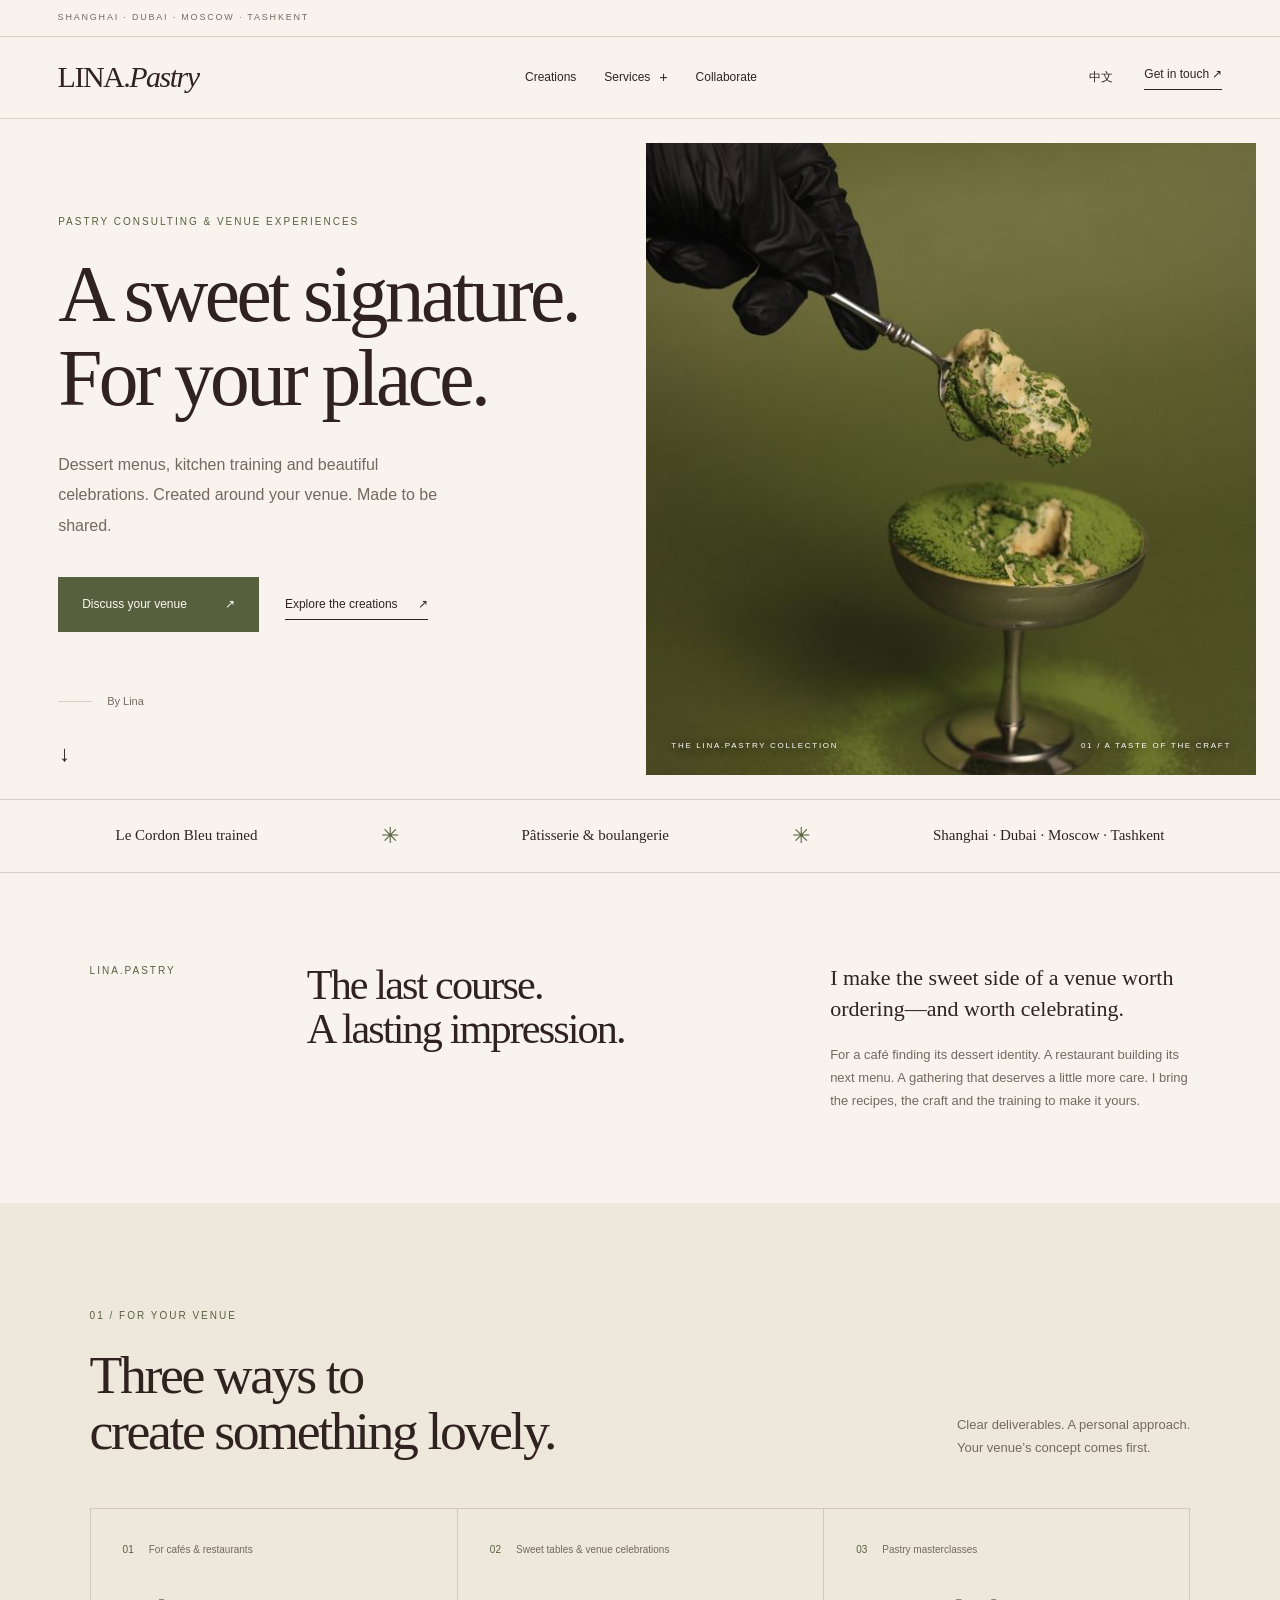
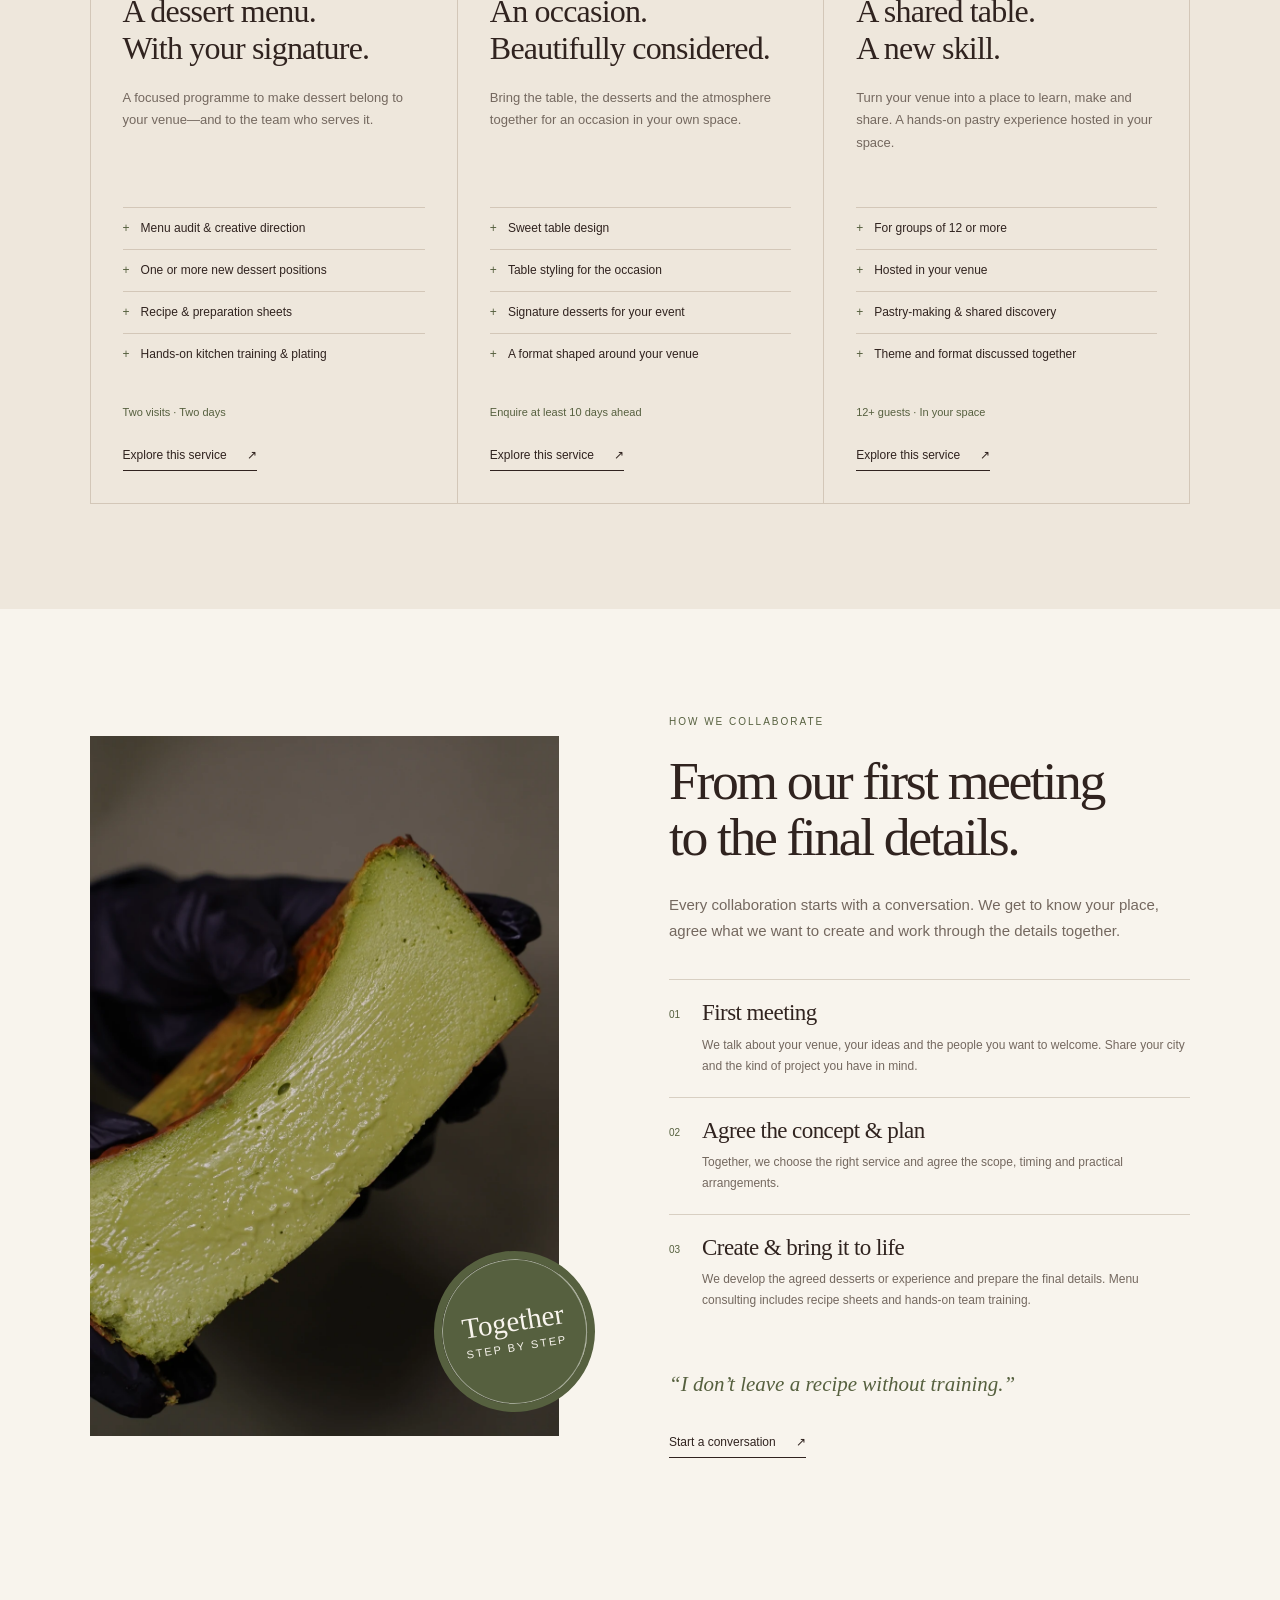
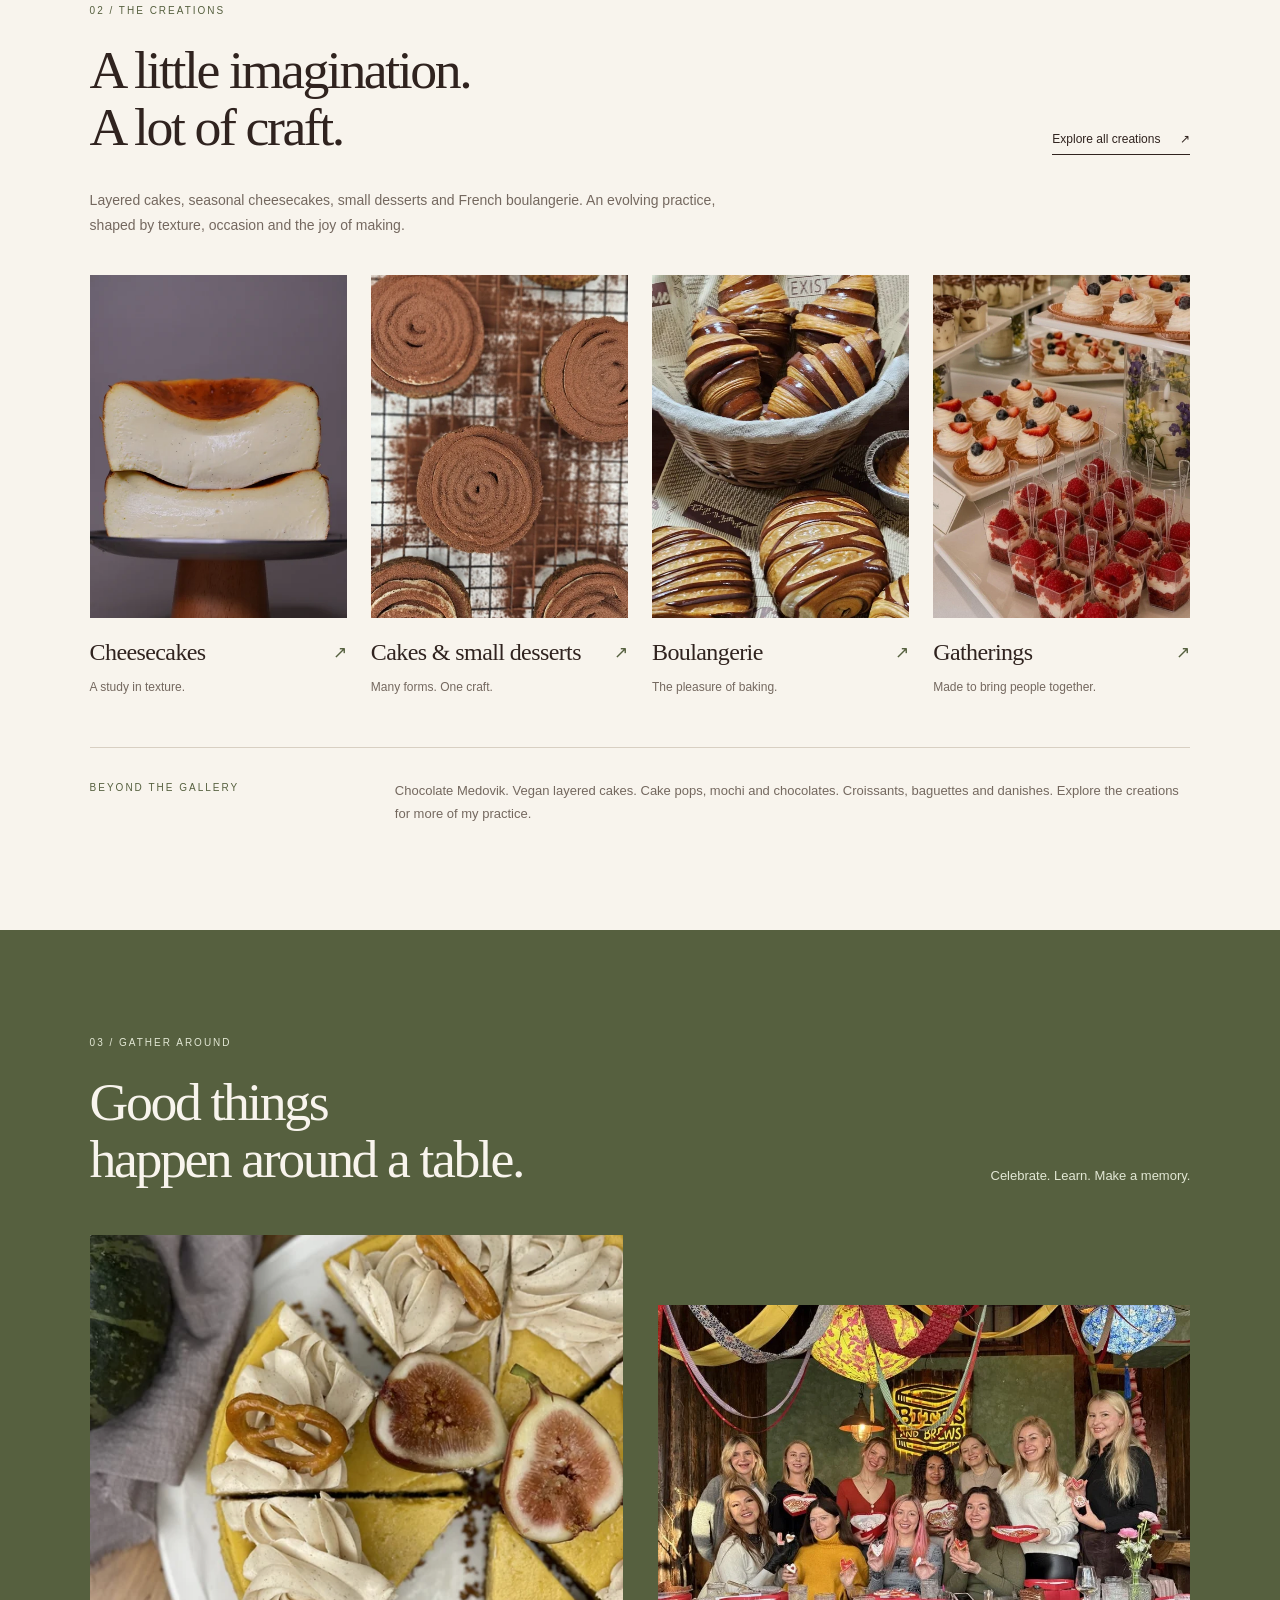
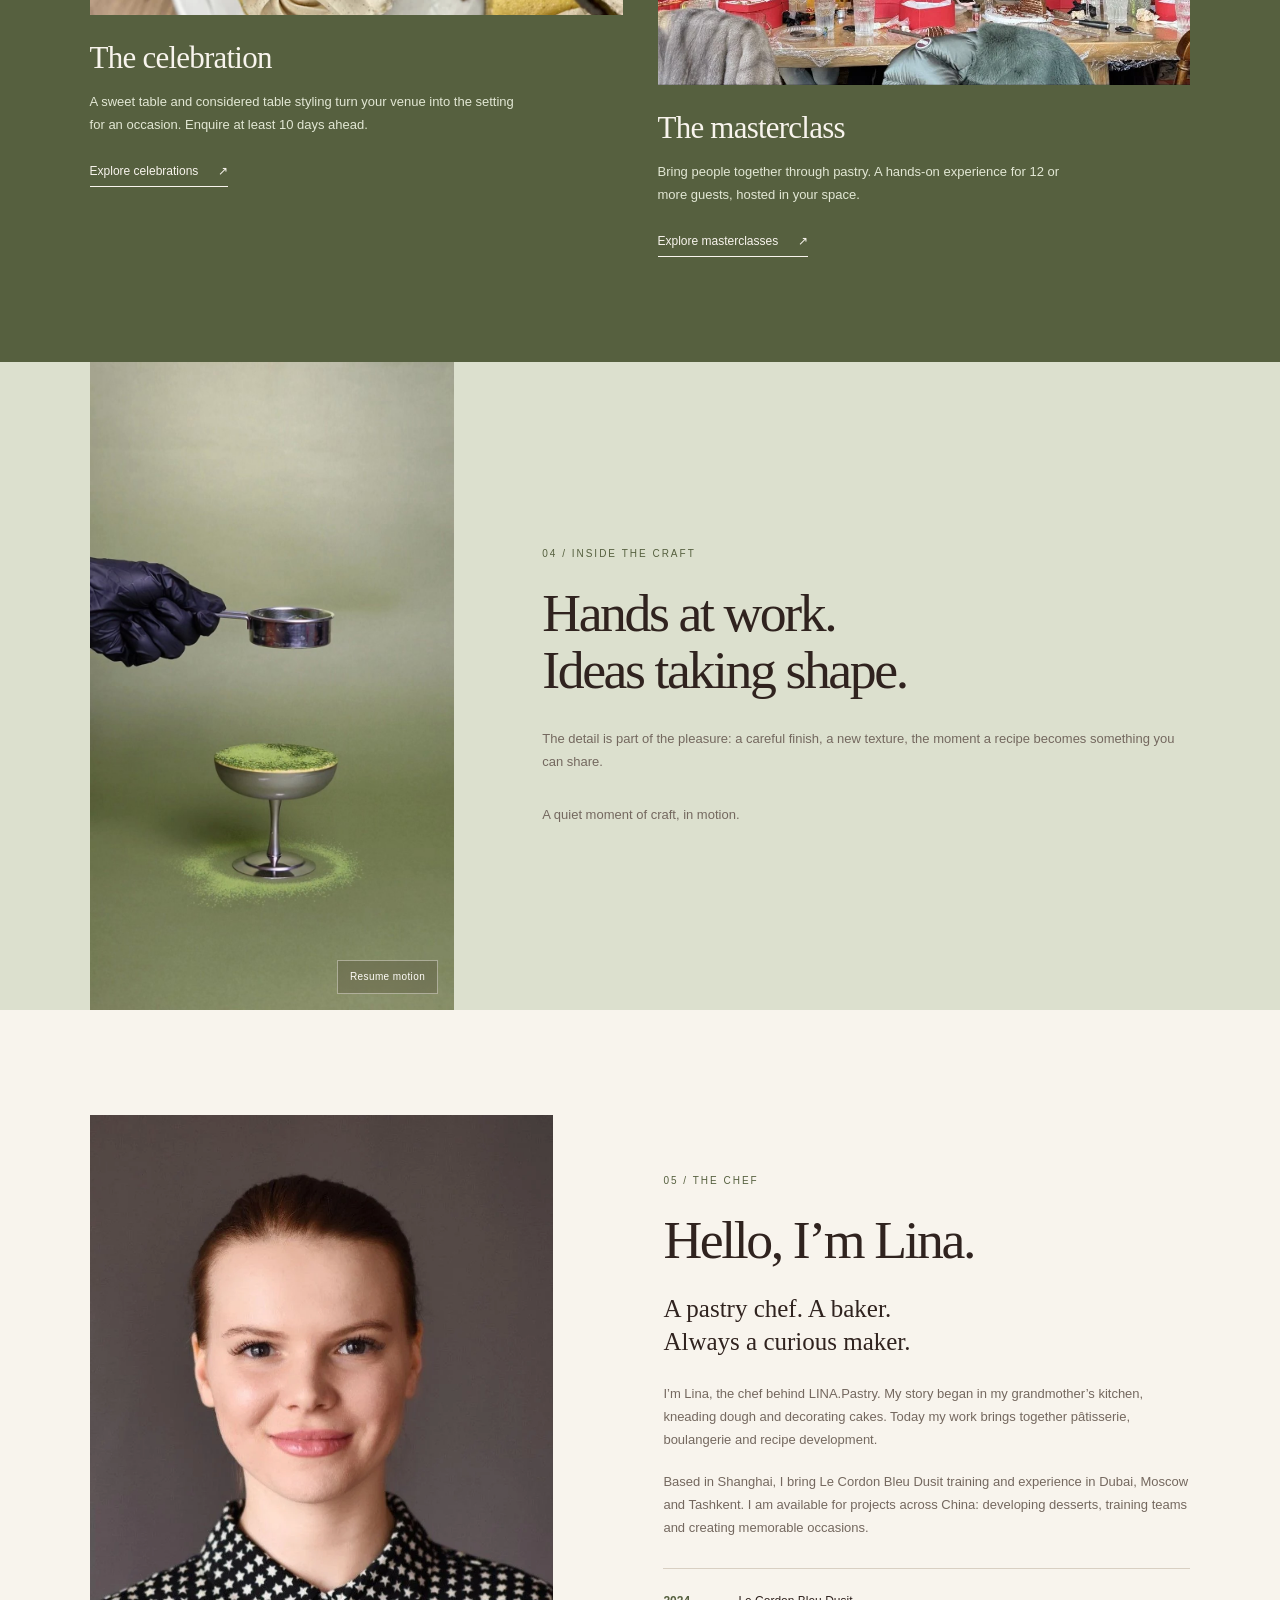
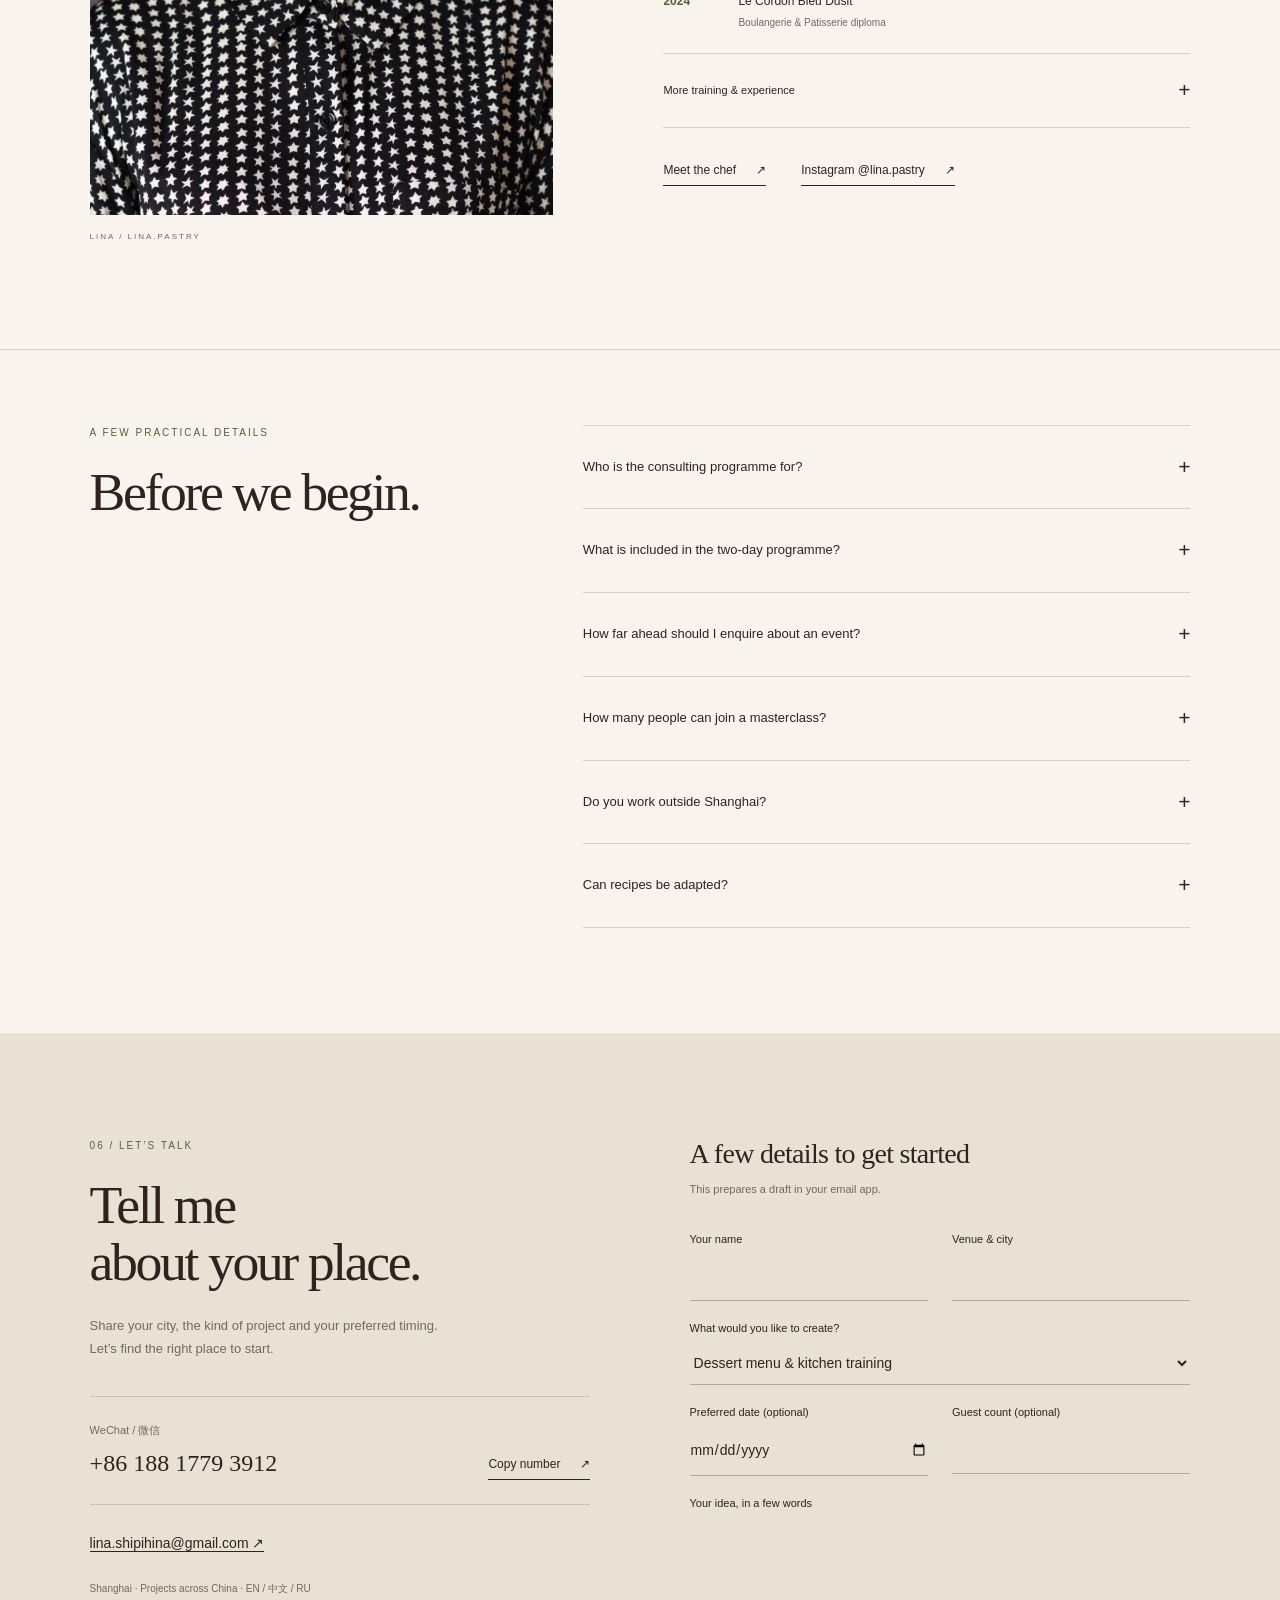
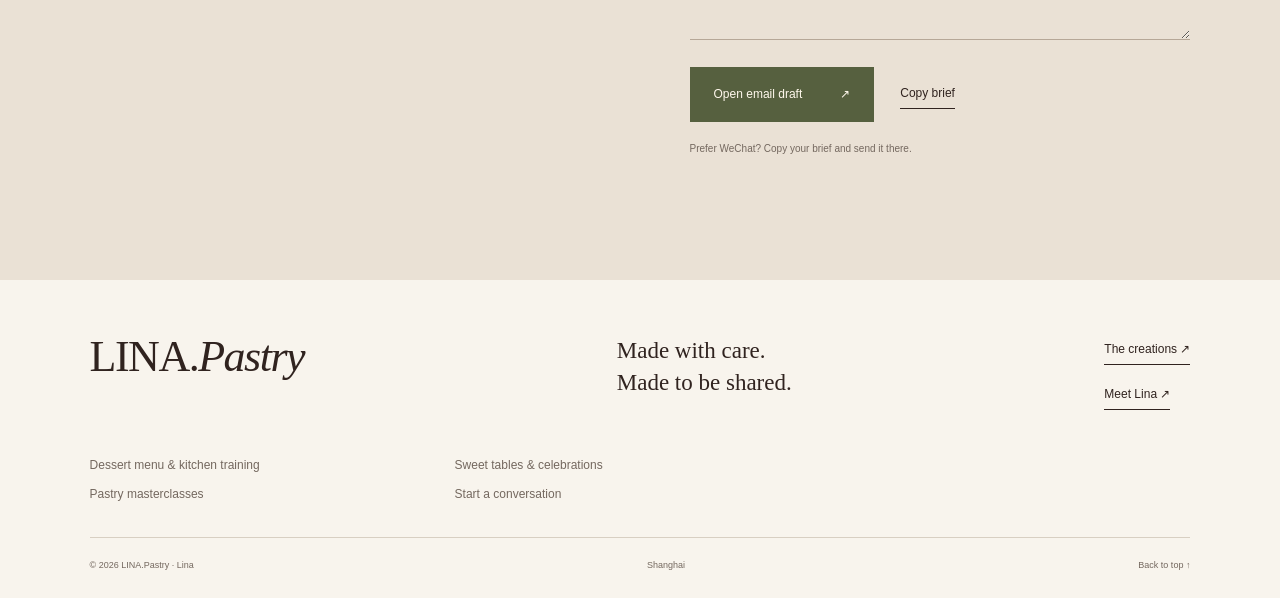
==== commit 8f04e279: "Restore four homepage collections, highlight favourite photos without repeats, and restore city line" ====
--- a/index.html
+++ b/index.html
@@ -1,11 +1,11 @@
 <!doctype html>
 <html lang="en"><head><meta charset="utf-8"><meta name="viewport" content="width=device-width,initial-scale=1"><meta name="theme-color" content="#f8f4ed"><meta name="description" content="LINA.Pastry — pastry consulting, dessert menu development, kitchen training, sweet tables and masterclasses. Shanghai-based, available across China."><meta property="og:title" content="LINA.Pastry | A sweet signature for your venue"><meta property="og:description" content="Pastry consulting, sweet tables and in-venue experiences by Lina. Shanghai · across China."><meta property="og:type" content="website"><meta property="og:url" content="https://pastry-website-weld.vercel.app/"><meta property="og:image" content="https://pastry-website-weld.vercel.app/assets/images/new/green-tiramisu-coupe.jpg"><title>LINA.Pastry | Pastry consulting & venue experiences</title><link rel="canonical" href="https://pastry-website-weld.vercel.app/"><link rel="icon" type="image/svg+xml" href="favicon.svg"><link rel="stylesheet" href="styles.css"><link rel="stylesheet" href="subpages.css"></head><body>
-<a class="skip" href="#main">Skip to content</a><div class="topline"><span data-en="SHANGHAI · ACROSS CHINA" data-zh="上海 · 中国各地">SHANGHAI · ACROSS CHINA</span></div><header class="site-header"><a class="brand" href="index.html" aria-label="LINA.Pastry home">LINA.<em>Pastry</em></a><nav id="main-nav" aria-label="Main navigation"><a href="creations.html" class=""><span data-en="Creations" data-zh="甜品作品">Creations</span></a><details class="nav-services"><summary><span data-en="Services" data-zh="合作服务">Services</span><span class="nav-chevron" aria-hidden="true">+</span></summary><div class="service-submenu"><a href="index.html#services" class=""><span data-en="All services" data-zh="全部服务">All services</span></a><a href="menu-consulting.html" class=""><span data-en="Dessert menu &amp; kitchen training" data-zh="甜品菜单与厨房培训">Dessert menu &amp; kitchen training</span></a><a href="celebrations.html" class=""><span data-en="Sweet tables &amp; celebrations" data-zh="甜品台与庆祝活动">Sweet tables &amp; celebrations</span></a><a href="masterclasses.html" class=""><span data-en="Pastry masterclasses" data-zh="甜品大师课">Pastry masterclasses</span></a></div></details><a href="index.html#collaborate" class=""><span data-en="Collaborate" data-zh="合作流程">Collaborate</span></a><a href="index.html#contact" class="nav-contact"><span data-en="Get in touch" data-zh="联系 Lina">Get in touch</span></a></nav><div class="header-actions"><button id="language" aria-label="Switch to Chinese">中文</button><a href="index.html#contact" class="header-cta"><span data-en="Get in touch ↗" data-zh="联系 Lina ↗">Get in touch ↗</span></a><button id="menu-toggle" aria-label="Toggle navigation" aria-expanded="false" aria-controls="main-nav"><span></span><span></span></button></div></header>
+<a class="skip" href="#main">Skip to content</a><div class="topline"><span data-en="SHANGHAI · DUBAI · MOSCOW · TASHKENT" data-zh="上海 · 迪拜 · 莫斯科 · 塔什干">SHANGHAI · DUBAI · MOSCOW · TASHKENT</span></div><header class="site-header"><a class="brand" href="index.html" aria-label="LINA.Pastry home">LINA.<em>Pastry</em></a><nav id="main-nav" aria-label="Main navigation"><a href="creations.html" class=""><span data-en="Creations" data-zh="甜品作品">Creations</span></a><details class="nav-services"><summary><span data-en="Services" data-zh="合作服务">Services</span><span class="nav-chevron" aria-hidden="true">+</span></summary><div class="service-submenu"><a href="index.html#services" class=""><span data-en="All services" data-zh="全部服务">All services</span></a><a href="menu-consulting.html" class=""><span data-en="Dessert menu &amp; kitchen training" data-zh="甜品菜单与厨房培训">Dessert menu &amp; kitchen training</span></a><a href="celebrations.html" class=""><span data-en="Sweet tables &amp; celebrations" data-zh="甜品台与庆祝活动">Sweet tables &amp; celebrations</span></a><a href="masterclasses.html" class=""><span data-en="Pastry masterclasses" data-zh="甜品大师课">Pastry masterclasses</span></a></div></details><a href="index.html#collaborate" class=""><span data-en="Collaborate" data-zh="合作流程">Collaborate</span></a><a href="index.html#contact" class="nav-contact"><span data-en="Get in touch" data-zh="联系 Lina">Get in touch</span></a></nav><div class="header-actions"><button id="language" aria-label="Switch to Chinese">中文</button><a href="index.html#contact" class="header-cta"><span data-en="Get in touch ↗" data-zh="联系 Lina ↗">Get in touch ↗</span></a><button id="menu-toggle" aria-label="Toggle navigation" aria-expanded="false" aria-controls="main-nav"><span></span><span></span></button></div></header>
 <main id="main"><section class="hero"><div class="hero-copy"><p data-en="PASTRY CONSULTING &amp; VENUE EXPERIENCES" data-zh="甜品顾问 · 场地活动体验" class="eyebrow">PASTRY CONSULTING &amp; VENUE EXPERIENCES</p><h1 data-en="A sweet signature.
 For your place." data-zh="专属甜品，
 为您的场地而作。" >A sweet signature.
 For your place.</h1><p data-en="Dessert menus, kitchen training and beautiful celebrations. Created around your venue. Made to be shared." data-zh="甜品菜单、厨房培训与美好庆祝。围绕场地打造，为分享而创作。" class="hero-intro">Dessert menus, kitchen training and beautiful celebrations. Created around your venue. Made to be shared.</p><div class="hero-buttons"><a class="button" href="#contact" data-service="menu"><span data-en="Discuss your venue" data-zh="聊聊您的场地" >Discuss your venue</span><span aria-hidden="true">↗</span></a><a class="text-link" href="creations.html" ><span data-en="Explore the creations" data-zh="浏览甜品作品" >Explore the creations</span><span aria-hidden="true">↗</span></a></div><div class="hero-signature"><span class="signature-line"></span><span data-en="By Lina" data-zh="主理人 Lina" >By Lina</span></div></div><figure class="hero-visual"><img src="assets/images/new/green-tiramisu-coupe.jpg" alt="A pastry creation from the LINA.Pastry collection" data-alt-en="A pastry creation from the LINA.Pastry collection" data-alt-zh="LINA.Pastry 系列甜品的最后点缀" width="1467" height="2200"  srcset="assets/images/new/green-tiramisu-coupe-small.jpg 600w, assets/images/new/green-tiramisu-coupe.jpg 1467w" sizes="(max-width: 600px) 90vw, 45vw" fetchpriority="high"><figcaption><span data-en="THE LINA.PASTRY COLLECTION" data-zh="LINA.PASTRY 甜品系列">THE LINA.PASTRY COLLECTION</span><span data-en="01 / A TASTE OF THE CRAFT" data-zh="01 / 品味匠心">01 / A TASTE OF THE CRAFT</span></figcaption></figure><a class="scroll-cue" href="#services" aria-label="Explore services">↓</a></section>
-<div class="credentials-strip"><span data-en="Le Cordon Bleu trained" data-zh="蓝带学院研修" >Le Cordon Bleu trained</span><span class="dot">✳</span><span data-en="Pâtisserie &amp; boulangerie" data-zh="法式甜点与面包" >Pâtisserie &amp; boulangerie</span><span class="dot">✳</span><span data-en="Shanghai · across China" data-zh="上海 · 可赴中国各地合作" >Shanghai · across China</span></div>
+<div class="credentials-strip"><span data-en="Le Cordon Bleu trained" data-zh="蓝带学院研修" >Le Cordon Bleu trained</span><span class="dot">✳</span><span data-en="Pâtisserie &amp; boulangerie" data-zh="法式甜点与面包" >Pâtisserie &amp; boulangerie</span><span class="dot">✳</span><span data-en="Shanghai · Dubai · Moscow · Tashkent" data-zh="上海 · 迪拜 · 莫斯科 · 塔什干" >Shanghai · Dubai · Moscow · Tashkent</span></div>
 <section class="section intro-section"><p class="eyebrow">LINA.PASTRY</p><h2 data-en="The last course.
 A lasting impression." data-zh="最后一道，
 留下回味。" >The last course.
@@ -26,18 +26,18 @@
 A new skill." data-zh="围坐一桌，
 探索新手艺。" >A shared table.
 A new skill.</h3><p data-en="Turn your venue into a place to learn, make and share. A hands-on pastry experience hosted in your space." data-zh="让场地成为学习、制作与分享的空间，举办亲手实践的甜品体验。" class="service-intro">Turn your venue into a place to learn, make and share. A hands-on pastry experience hosted in your space.</p><ul><li><span data-en="For groups of 12 or more" data-zh="12 人起的小组活动" >For groups of 12 or more</span></li><li><span data-en="Hosted in your venue" data-zh="在您的场地举办" >Hosted in your venue</span></li><li><span data-en="Pastry-making &amp; shared discovery" data-zh="甜品制作与共同探索" >Pastry-making &amp; shared discovery</span></li><li><span data-en="Theme and format discussed together" data-zh="共同商定主题与活动形式" >Theme and format discussed together</span></li></ul><div class="service-bottom"><p data-en="12+ guests · In your space" data-zh="12 人起 · 在您的空间" class="small-note">12+ guests · In your space</p><a class="text-link" href="masterclasses.html" ><span data-en="Explore this service" data-zh="探索合作详情" >Explore this service</span><span aria-hidden="true">↗</span></a></div></article></div></section>
-<section id="collaborate" class="consulting section"><div class="consulting-visual"><img src="assets/images/new/classic-cheesecake-texture.jpg" alt="A carefully finished slice of cheesecake" data-alt-en="A carefully finished slice of cheesecake" data-alt-zh="细致呈现的芝士蛋糕切片" width="1238" height="2200"  srcset="assets/images/new/classic-cheesecake-texture-small.jpg 506w, assets/images/new/classic-cheesecake-texture.jpg 1238w" sizes="(max-width: 600px) 90vw, 45vw" loading="lazy"><div class="format-stamp"><strong data-en="Together" data-zh="携手" >Together</strong><span data-en="STEP BY STEP" data-zh="一步一步" >STEP BY STEP</span></div></div><div class="consulting-copy"><p data-en="HOW WE COLLABORATE" data-zh="合作流程" class="eyebrow">HOW WE COLLABORATE</p><h2 data-en="From our first meeting
+<section id="collaborate" class="consulting section"><div class="consulting-visual"><img src="assets/images/revisions/green-cheesecake-held.webp" alt="A green cheesecake slice held up to reveal its texture" data-alt-en="A green cheesecake slice held up to reveal its texture" data-alt-zh="托起绿色芝士蛋糕切片，展现细腻质地" width="1013" height="1800"  srcset="assets/images/revisions/green-cheesecake-held-small.webp 450w, assets/images/revisions/green-cheesecake-held.webp 1013w" sizes="(max-width: 600px) 90vw, 45vw" loading="lazy"><div class="format-stamp"><strong data-en="Together" data-zh="携手" >Together</strong><span data-en="STEP BY STEP" data-zh="一步一步" >STEP BY STEP</span></div></div><div class="consulting-copy"><p data-en="HOW WE COLLABORATE" data-zh="合作流程" class="eyebrow">HOW WE COLLABORATE</p><h2 data-en="From our first meeting
 to the final details." data-zh="从初次见面，
 到最后的细节。" >From our first meeting
 to the final details.</h2><p data-en="Every collaboration starts with a conversation. We get to know your place, agree what we want to create and work through the details together." data-zh="每次合作都始于交流。了解您的场地，商定共同的创作目标，再一起落实每一处细节。" >Every collaboration starts with a conversation. We get to know your place, agree what we want to create and work through the details together.</p><ol class="process"><li><span class="step-number">01</span><div><h3 data-en="First meeting" data-zh="初次见面" >First meeting</h3><p data-en="We talk about your venue, your ideas and the people you want to welcome. Share your city and the kind of project you have in mind." data-zh="聊聊您的场地、想法与希望邀请的人群，并说明城市和项目类型。" >We talk about your venue, your ideas and the people you want to welcome. Share your city and the kind of project you have in mind.</p></div></li><li><span class="step-number">02</span><div><h3 data-en="Agree the concept &amp; plan" data-zh="商定创意与计划" >Agree the concept &amp; plan</h3><p data-en="Together, we choose the right service and agree the scope, timing and practical arrangements." data-zh="共同选择适合的服务，确认合作范围、时间与具体安排。" >Together, we choose the right service and agree the scope, timing and practical arrangements.</p></div></li><li><span class="step-number">03</span><div><h3 data-en="Create &amp; bring it to life" data-zh="创作并落实" >Create &amp; bring it to life</h3><p data-en="We develop the agreed desserts or experience and prepare the final details. Menu consulting includes recipe sheets and hands-on team training." data-zh="研发约定的甜品或活动体验，准备最终细节。菜单顾问服务包含配方说明与团队实操培训。" >We develop the agreed desserts or experience and prepare the final details. Menu consulting includes recipe sheets and hands-on team training.</p></div></li></ol><blockquote><span data-en="“I don’t leave a recipe without training.”" data-zh="“交付配方，也交付培训。”" >“I don’t leave a recipe without training.”</span></blockquote><a class="text-link" href="#contact" ><span data-en="Start a conversation" data-zh="聊聊您的想法" >Start a conversation</span><span aria-hidden="true">↗</span></a></div></section>
 <section id="creations" class="section portfolio"><div class="section-heading"><div><p data-en="02 / THE CREATIONS" data-zh="02 / 甜品作品" class="eyebrow">02 / THE CREATIONS</p><h2 data-en="A little imagination.
 A lot of craft." data-zh="一点想象，
 满满匠心。" >A little imagination.
-A lot of craft.</h2></div><a class="text-link" href="creations.html" ><span data-en="Explore all creations" data-zh="浏览全部作品" >Explore all creations</span><span aria-hidden="true">↗</span></a></div><p data-en="Layered cakes, seasonal cheesecakes, small desserts and French boulangerie. An evolving practice, shaped by texture, occasion and the joy of making." data-zh="夹层蛋糕、时令芝士蛋糕、小甜点与法式面包。以质地、场合和创作的喜悦，持续探索。" class="section-intro">Layered cakes, seasonal cheesecakes, small desserts and French boulangerie. An evolving practice, shaped by texture, occasion and the joy of making.</p><div class="filters" aria-label="Filter creations"><button class="filter active" data-filter="all" aria-pressed="true"><span data-en="All creations" data-zh="全部作品" >All creations</span></button><button class="filter " data-filter="cheesecake" aria-pressed="false"><span data-en="Cheesecakes" data-zh="芝士蛋糕" >Cheesecakes</span></button><button class="filter " data-filter="desserts" aria-pressed="false"><span data-en="Cakes &amp; small desserts" data-zh="蛋糕与小甜点" >Cakes &amp; small desserts</span></button><button class="filter " data-filter="bread" aria-pressed="false"><span data-en="Boulangerie" data-zh="面包烘焙" >Boulangerie</span></button><button class="filter " data-filter="events" aria-pressed="false"><span data-en="Gatherings" data-zh="活动时光" >Gatherings</span></button></div><div class="gallery" id="gallery"><figure class="work" data-category="cheesecake"><button class="gallery-open" data-index="0" aria-label="The classic cheesecake"><img src="assets/images/revisions/classic-cheesecake-stack.webp" alt="The classic cheesecake" data-alt-en="The classic cheesecake" data-alt-zh="经典芝士蛋糕" width="1013" height="1800"  srcset="assets/images/revisions/classic-cheesecake-stack-small.webp 450w, assets/images/revisions/classic-cheesecake-stack.webp 1013w" loading="lazy" sizes="(max-width: 800px) 43vw, 28vw"><span class="zoom" aria-hidden="true">↗</span></button><figcaption><h3 data-en="The classic cheesecake" data-zh="经典芝士蛋糕" >The classic cheesecake</h3><p data-en="Two generous slices, with a caramelised top and creamy centre." data-zh="两片丰厚切块，焦香表面与细腻内心。" >Two generous slices, with a caramelised top and creamy centre.</p></figcaption></figure><figure class="work" data-category="desserts"><button class="gallery-open" data-index="1" aria-label="Small cakes, a cocoa finish"><img src="assets/images/revisions/cocoa-mini-cakes.webp" alt="Small cakes, a cocoa finish" data-alt-en="Small cakes, a cocoa finish" data-alt-zh="可可点缀的小蛋糕" width="1013" height="1800"  srcset="assets/images/revisions/cocoa-mini-cakes-small.webp 450w, assets/images/revisions/cocoa-mini-cakes.webp 1013w" loading="lazy" sizes="(max-width: 800px) 43vw, 28vw"><span class="zoom" aria-hidden="true">↗</span></button><figcaption><h3 data-en="Small cakes, a cocoa finish" data-zh="可可点缀的小蛋糕" >Small cakes, a cocoa finish</h3><p data-en="Piped cream and a delicate dusting, ready to share." data-zh="裱花奶油与细腻粉饰，等待分享。" >Piped cream and a delicate dusting, ready to share.</p></figcaption></figure><figure class="work" data-category="desserts"><button class="gallery-open" data-index="2" aria-label="Layer upon layer"><img src="assets/images/portfolio/chocolate-layer-cake.webp" alt="Layer upon layer" data-alt-en="Layer upon layer" data-alt-zh="层层叠叠" width="672" height="1210"  loading="lazy" sizes="(max-width: 800px) 43vw, 28vw"><span class="zoom" aria-hidden="true">↗</span></button><figcaption><h3 data-en="Layer upon layer" data-zh="层层叠叠" >Layer upon layer</h3><p data-en="Thin cake layers and cream, composed as one." data-zh="薄蛋糕片与奶油，层层组合。" >Thin cake layers and cream, composed as one.</p></figcaption></figure><figure class="work" data-category="desserts"><button class="gallery-open" data-index="3" aria-label="The coupe collection"><img src="assets/images/new/green-tiramisu-coupe.jpg" alt="The coupe collection" data-alt-en="The coupe collection" data-alt-zh="高脚杯甜品系列" width="1467" height="2200"  srcset="assets/images/new/green-tiramisu-coupe-small.jpg 600w, assets/images/new/green-tiramisu-coupe.jpg 1467w" loading="lazy" sizes="(max-width: 800px) 43vw, 28vw"><span class="zoom" aria-hidden="true">↗</span></button><figcaption><h3 data-en="The coupe collection" data-zh="高脚杯甜品系列" >The coupe collection</h3><p data-en="A layered dessert with a theatrical finish." data-zh="层叠甜品，加上一笔点睛。" >A layered dessert with a theatrical finish.</p></figcaption></figure><figure class="work" data-category="bread"><button class="gallery-open" data-index="4" aria-label="French boulangerie"><img src="assets/images/portfolio/croissants.webp" alt="French boulangerie" data-alt-en="French boulangerie" data-alt-zh="法式面包烘焙" width="512" height="910"  loading="lazy" sizes="(max-width: 800px) 43vw, 28vw"><span class="zoom" aria-hidden="true">↗</span></button><figcaption><h3 data-en="French boulangerie" data-zh="法式面包烘焙" >French boulangerie</h3><p data-en="Croissants, lamination and the pleasure of baking." data-zh="可颂、起酥与烘焙的乐趣。" >Croissants, lamination and the pleasure of baking.</p></figcaption></figure><figure class="work" data-category="events"><button class="gallery-open" data-index="5" aria-label="A table for celebration"><img src="assets/images/photo-13.webp" alt="A table for celebration" data-alt-en="A table for celebration" data-alt-zh="庆祝的甜品台" width="853" height="1280"  loading="lazy" sizes="(max-width: 800px) 43vw, 28vw"><span class="zoom" aria-hidden="true">↗</span></button><figcaption><h3 data-en="A table for celebration" data-zh="庆祝的甜品台" >A table for celebration</h3><p data-en="Individual desserts, brought together for an occasion." data-zh="以独立份甜点，共同呈现庆祝时刻。" >Individual desserts, brought together for an occasion.</p></figcaption></figure><figure class="work" data-category="desserts"><button class="gallery-open" data-index="6" aria-label="A final flourish"><img src="assets/images/new/purple-tiramisu-studio.jpg" alt="A final flourish" data-alt-en="A final flourish" data-alt-zh="最后的点缀" width="1467" height="2200"  srcset="assets/images/new/purple-tiramisu-studio-small.jpg 600w, assets/images/new/purple-tiramisu-studio.jpg 1467w" loading="lazy" sizes="(max-width: 800px) 43vw, 28vw"><span class="zoom" aria-hidden="true">↗</span></button><figcaption><h3 data-en="A final flourish" data-zh="最后的点缀" >A final flourish</h3><p data-en="Colour, movement and a little finishing magic." data-zh="色彩、动作与收尾的巧思。" >Colour, movement and a little finishing magic.</p></figcaption></figure><figure class="work" data-category="cheesecake"><button class="gallery-open" data-index="7" aria-label="A closer look at texture"><img src="assets/images/revisions/green-cheesecake-held.webp" alt="A closer look at texture" data-alt-en="A closer look at texture" data-alt-zh="近看细腻质地" width="1013" height="1800"  srcset="assets/images/revisions/green-cheesecake-held-small.webp 450w, assets/images/revisions/green-cheesecake-held.webp 1013w" loading="lazy" sizes="(max-width: 800px) 43vw, 28vw"><span class="zoom" aria-hidden="true">↗</span></button><figcaption><h3 data-en="A closer look at texture" data-zh="近看细腻质地" >A closer look at texture</h3><p data-en="A green cheesecake slice, held up to reveal its centre." data-zh="托起绿色芝士蛋糕切片，展现内里的细腻。" >A green cheesecake slice, held up to reveal its centre.</p></figcaption></figure><figure class="work" data-category="cheesecake"><button class="gallery-open" data-index="8" aria-label="The art of the slice"><img src="assets/images/new/dark-cheesecake-handheld.jpg" alt="The art of the slice" data-alt-en="The art of the slice" data-alt-zh="切片的艺术" width="1238" height="2200"  srcset="assets/images/new/dark-cheesecake-handheld-small.jpg 506w, assets/images/new/dark-cheesecake-handheld.jpg 1238w" loading="lazy" sizes="(max-width: 800px) 43vw, 28vw"><span class="zoom" aria-hidden="true">↗</span></button><figcaption><h3 data-en="The art of the slice" data-zh="切片的艺术" >The art of the slice</h3><p data-en="A simple presentation that lets texture speak." data-zh="以简洁呈现，让质地表达。" >A simple presentation that lets texture speak.</p></figcaption></figure><figure class="work" data-category="cheesecake"><button class="gallery-open" data-index="9" aria-label="A whole-cake moment"><img src="assets/images/new/chocolate-basque-cheesecake.jpg" alt="A whole-cake moment" data-alt-en="A whole-cake moment" data-alt-zh="完整蛋糕的片刻" width="1238" height="2200"  srcset="assets/images/new/chocolate-basque-cheesecake-small.jpg 506w, assets/images/new/chocolate-basque-cheesecake.jpg 1238w" loading="lazy" sizes="(max-width: 800px) 43vw, 28vw"><span class="zoom" aria-hidden="true">↗</span></button><figcaption><h3 data-en="A whole-cake moment" data-zh="完整蛋糕的片刻" >A whole-cake moment</h3><p data-en="A generous centrepiece with a considered finish." data-zh="丰盛的餐桌焦点，用心收尾。" >A generous centrepiece with a considered finish.</p></figcaption></figure><figure class="work" data-category="desserts"><button class="gallery-open" data-index="10" aria-label="Colour between the layers"><img src="assets/images/portfolio/colourful-layer-cake.webp" alt="Colour between the layers" data-alt-en="Colour between the layers" data-alt-zh="层次之间的色彩" width="681" height="1210"  loading="lazy" sizes="(max-width: 800px) 43vw, 28vw"><span class="zoom" aria-hidden="true">↗</span></button><figcaption><h3 data-en="Colour between the layers" data-zh="层次之间的色彩" >Colour between the layers</h3><p data-en="A playful approach to the layered cake." data-zh="以轻松趣味演绎夹层蛋糕。" >A playful approach to the layered cake.</p></figcaption></figure><figure class="work" data-category="desserts"><button class="gallery-open" data-index="11" aria-label="Made for an occasion"><img src="assets/images/portfolio/celebration-layer-cake.webp" alt="Made for an occasion" data-alt-en="Made for an occasion" data-alt-zh="为庆祝而作" width="540" height="720"  loading="lazy" sizes="(max-width: 800px) 43vw, 28vw"><span class="zoom" aria-hidden="true">↗</span></button><figcaption><h3 data-en="Made for an occasion" data-zh="为庆祝而作" >Made for an occasion</h3><p data-en="Layered cakes, dressed for the table." data-zh="为餐桌盛装呈现的夹层蛋糕。" >Layered cakes, dressed for the table.</p></figcaption></figure><figure class="work" data-category="desserts"><button class="gallery-open" data-index="12" aria-label="Small cakes, personal details"><img src="assets/images/portfolio/decorated-mini-cakes.webp" alt="Small cakes, personal details" data-alt-en="Small cakes, personal details" data-alt-zh="小蛋糕，细致心意" width="908" height="1210"  loading="lazy" sizes="(max-width: 800px) 43vw, 28vw"><span class="zoom" aria-hidden="true">↗</span></button><figcaption><h3 data-en="Small cakes, personal details" data-zh="小蛋糕，细致心意" >Small cakes, personal details</h3><p data-en="Individual creations, each with its own finish." data-zh="每一份独立创作，都有自己的细节。" >Individual creations, each with its own finish.</p></figcaption></figure><figure class="work" data-category="desserts"><button class="gallery-open" data-index="13" aria-label="A number worth celebrating"><img src="assets/images/portfolio/number-cakes.webp" alt="A number worth celebrating" data-alt-en="A number worth celebrating" data-alt-zh="值得庆祝的数字" width="560" height="375"  loading="lazy" sizes="(max-width: 800px) 43vw, 28vw"><span class="zoom" aria-hidden="true">↗</span></button><figcaption><h3 data-en="A number worth celebrating" data-zh="值得庆祝的数字" >A number worth celebrating</h3><p data-en="A celebration cake with a personal shape." data-zh="以特别的形状，呈现庆祝蛋糕。" >A celebration cake with a personal shape.</p></figcaption></figure><figure class="work" data-category="desserts"><button class="gallery-open" data-index="14" aria-label="A seasonal cake with figs"><img src="assets/images/revisions/seasonal-fig-cake.webp" alt="A seasonal cake with figs" data-alt-en="A seasonal cake with figs" data-alt-zh="无花果时令蛋糕" width="1350" height="1800"  srcset="assets/images/revisions/seasonal-fig-cake-small.webp 600w, assets/images/revisions/seasonal-fig-cake.webp 1350w" loading="lazy" sizes="(max-width: 800px) 43vw, 28vw"><span class="zoom" aria-hidden="true">↗</span></button><figcaption><h3 data-en="A seasonal cake with figs" data-zh="无花果时令蛋糕" >A seasonal cake with figs</h3><p data-en="Sliced cake, piped cream and fresh figs for the table." data-zh="切块蛋糕、裱花奶油与鲜无花果，呈现餐桌美味。" >Sliced cake, piped cream and fresh figs for the table.</p></figcaption></figure><figure class="work" data-category="desserts"><button class="gallery-open" data-index="15" aria-label="The finishing ritual"><img src="assets/images/new/coffee-tiramisu-dusting.jpg" alt="The finishing ritual" data-alt-en="The finishing ritual" data-alt-zh="收尾的仪式" width="1467" height="2200"  srcset="assets/images/new/coffee-tiramisu-dusting-small.jpg 600w, assets/images/new/coffee-tiramisu-dusting.jpg 1467w" loading="lazy" sizes="(max-width: 800px) 43vw, 28vw"><span class="zoom" aria-hidden="true">↗</span></button><figcaption><h3 data-en="The finishing ritual" data-zh="收尾的仪式" >The finishing ritual</h3><p data-en="A coupe dessert, dusted just before the moment." data-zh="高脚杯甜品，上桌前的最后点缀。" >A coupe dessert, dusted just before the moment.</p></figcaption></figure><figure class="work" data-category="desserts"><button class="gallery-open" data-index="16" aria-label="Piped by hand"><img src="assets/images/new/lemon-tiramisu-studio.jpg" alt="Piped by hand" data-alt-en="Piped by hand" data-alt-zh="手工裱制" width="1467" height="2200"  srcset="assets/images/new/lemon-tiramisu-studio-small.jpg 600w, assets/images/new/lemon-tiramisu-studio.jpg 1467w" loading="lazy" sizes="(max-width: 800px) 43vw, 28vw"><span class="zoom" aria-hidden="true">↗</span></button><figcaption><h3 data-en="Piped by hand" data-zh="手工裱制" >Piped by hand</h3><p data-en="Each movement becomes part of the final presentation." data-zh="每一个动作，都成为呈现的一部分。" >Each movement becomes part of the final presentation.</p></figcaption></figure><figure class="work" data-category="desserts"><button class="gallery-open" data-index="17" aria-label="A delicate finish"><img src="assets/images/new/coconut-tiramisu-dusting.jpg" alt="A delicate finish" data-alt-en="A delicate finish" data-alt-zh="轻盈的收尾" width="1467" height="2200"  srcset="assets/images/new/coconut-tiramisu-dusting-small.jpg 600w, assets/images/new/coconut-tiramisu-dusting.jpg 1467w" loading="lazy" sizes="(max-width: 800px) 43vw, 28vw"><span class="zoom" aria-hidden="true">↗</span></button><figcaption><h3 data-en="A delicate finish" data-zh="轻盈的收尾" >A delicate finish</h3><p data-en="A textured topping, falling into place." data-zh="细碎装饰，轻轻落下。" >A textured topping, falling into place.</p></figcaption></figure><figure class="work" data-category="bread"><button class="gallery-open" data-index="18" aria-label="The bread table"><img src="assets/images/portfolio/bread-basket.webp" alt="The bread table" data-alt-en="The bread table" data-alt-zh="面包的一桌" width="910" height="512"  loading="lazy" sizes="(max-width: 800px) 43vw, 28vw"><span class="zoom" aria-hidden="true">↗</span></button><figcaption><h3 data-en="The bread table" data-zh="面包的一桌" >The bread table</h3><p data-en="An assortment from the boulangerie portfolio." data-zh="面包作品集中的丰富组合。" >An assortment from the boulangerie portfolio.</p></figcaption></figure><figure class="work" data-category="bread"><button class="gallery-open" data-index="19" aria-label="Danish pastries"><img src="assets/images/portfolio/danish-pastries.webp" alt="Danish pastries" data-alt-en="Danish pastries" data-alt-zh="丹麦酥点" width="512" height="998"  loading="lazy" sizes="(max-width: 800px) 43vw, 28vw"><span class="zoom" aria-hidden="true">↗</span></button><figcaption><h3 data-en="Danish pastries" data-zh="丹麦酥点" >Danish pastries</h3><p data-en="Small pastries, shaped and finished with care." data-zh="用心塑形与装饰的小酥点。" >Small pastries, shaped and finished with care.</p></figcaption></figure><figure class="work" data-category="events"><button class="gallery-open" data-index="20" aria-label="Dessert meets table styling"><img src="assets/images/photo-14.webp" alt="Dessert meets table styling" data-alt-en="Dessert meets table styling" data-alt-zh="甜品与餐桌布置" width="897" height="1280"  loading="lazy" sizes="(max-width: 800px) 43vw, 28vw"><span class="zoom" aria-hidden="true">↗</span></button><figcaption><h3 data-en="Dessert meets table styling" data-zh="甜品与餐桌布置" >Dessert meets table styling</h3><p data-en="A sweet table considered as part of the setting." data-zh="将甜品台作为场景的一部分来构思。" >A sweet table considered as part of the setting.</p></figcaption></figure><figure class="work" data-category="events"><button class="gallery-open" data-index="21" aria-label="Set for a gathering"><img src="assets/images/photo-15.webp" alt="Set for a gathering" data-alt-en="Set for a gathering" data-alt-zh="为相聚而布置" width="954" height="1280"  loading="lazy" sizes="(max-width: 800px) 43vw, 28vw"><span class="zoom" aria-hidden="true">↗</span></button><figcaption><h3 data-en="Set for a gathering" data-zh="为相聚而布置" >Set for a gathering</h3><p data-en="Atmosphere begins with the table." data-zh="氛围，从餐桌开始。" >Atmosphere begins with the table.</p></figcaption></figure><figure class="work" data-category="events"><button class="gallery-open" data-index="22" aria-label="The joy of making together"><img src="assets/images/photo-19.webp" alt="The joy of making together" data-alt-en="The joy of making together" data-alt-zh="共同制作的喜悦" width="1280" height="721"  loading="lazy" sizes="(max-width: 800px) 43vw, 28vw"><span class="zoom" aria-hidden="true">↗</span></button><figcaption><h3 data-en="The joy of making together" data-zh="共同制作的喜悦" >The joy of making together</h3><p data-en="A shared workshop moment around pastry." data-zh="围绕甜品，共享工作坊时光。" >A shared workshop moment around pastry.</p></figcaption></figure></div><div class="gallery-bottom"><p id="gallery-count" aria-live="polite"></p><button class="text-link" id="show-more"><span data-en="View more creations" data-zh="查看更多作品" >View more creations</span><span aria-hidden="true">+</span></button></div><div class="range-note"><p data-en="BEYOND THE GALLERY" data-zh="作品之外" class="eyebrow">BEYOND THE GALLERY</p><p data-en="Chocolate Medovik. Vegan layered cakes. Cake pops, mochi and chocolates. Croissants, baguettes and danishes. Explore the creations for more of my practice." data-zh="巧克力蜂蜜千层、纯素夹层蛋糕、蛋糕棒棒糖、麻薯与巧克力，还有可颂、法棍与丹麦酥。甜品作品页面呈现更多创作。" >Chocolate Medovik. Vegan layered cakes. Cake pops, mochi and chocolates. Croissants, baguettes and danishes. Explore the creations for more of my practice.</p></div></section>
+A lot of craft.</h2></div><a class="text-link" href="creations.html" ><span data-en="Explore all creations" data-zh="浏览全部作品" >Explore all creations</span><span aria-hidden="true">↗</span></a></div><p data-en="Layered cakes, seasonal cheesecakes, small desserts and French boulangerie. An evolving practice, shaped by texture, occasion and the joy of making." data-zh="夹层蛋糕、时令芝士蛋糕、小甜点与法式面包。以质地、场合和创作的喜悦，持续探索。" class="section-intro">Layered cakes, seasonal cheesecakes, small desserts and French boulangerie. An evolving practice, shaped by texture, occasion and the joy of making.</p><div class="home-collection-grid"><a class="home-collection-card" href="creations.html?collection=cheesecake#collection-gallery"><img src="assets/images/revisions/classic-cheesecake-stack.webp" alt="Cheesecakes" data-alt-en="Cheesecakes" data-alt-zh="芝士蛋糕" width="1013" height="1800"  srcset="assets/images/revisions/classic-cheesecake-stack-small.webp 450w, assets/images/revisions/classic-cheesecake-stack.webp 1013w" loading="lazy" sizes="(max-width: 800px) 43vw, 21vw"><div class="home-collection-title"><h3 data-en="Cheesecakes" data-zh="芝士蛋糕" >Cheesecakes</h3><span aria-hidden="true">↗</span></div><p data-en="A study in texture." data-zh="质地的探索。" >A study in texture.</p></a><a class="home-collection-card" href="creations.html?collection=desserts#collection-gallery"><img src="assets/images/revisions/cocoa-mini-cakes.webp" alt="Cakes &amp; small desserts" data-alt-en="Cakes &amp; small desserts" data-alt-zh="蛋糕与小甜点" width="1013" height="1800"  srcset="assets/images/revisions/cocoa-mini-cakes-small.webp 450w, assets/images/revisions/cocoa-mini-cakes.webp 1013w" loading="lazy" sizes="(max-width: 800px) 43vw, 21vw"><div class="home-collection-title"><h3 data-en="Cakes &amp; small desserts" data-zh="蛋糕与小甜点" >Cakes &amp; small desserts</h3><span aria-hidden="true">↗</span></div><p data-en="Many forms. One craft." data-zh="多种形式，同一份手艺。" >Many forms. One craft.</p></a><a class="home-collection-card" href="creations.html?collection=bread#collection-gallery"><img src="assets/images/portfolio/croissants.webp" alt="Boulangerie" data-alt-en="Boulangerie" data-alt-zh="面包烘焙" width="512" height="910"  loading="lazy" sizes="(max-width: 800px) 43vw, 21vw"><div class="home-collection-title"><h3 data-en="Boulangerie" data-zh="面包烘焙" >Boulangerie</h3><span aria-hidden="true">↗</span></div><p data-en="The pleasure of baking." data-zh="烘焙的乐趣。" >The pleasure of baking.</p></a><a class="home-collection-card" href="creations.html?collection=events#collection-gallery"><img src="assets/images/photo-13.webp" alt="Gatherings" data-alt-en="Gatherings" data-alt-zh="活动时光" width="853" height="1280"  loading="lazy" sizes="(max-width: 800px) 43vw, 21vw"><div class="home-collection-title"><h3 data-en="Gatherings" data-zh="活动时光" >Gatherings</h3><span aria-hidden="true">↗</span></div><p data-en="Made to bring people together." data-zh="为相聚而作。" >Made to bring people together.</p></a></div><div class="range-note"><p data-en="BEYOND THE GALLERY" data-zh="作品之外" class="eyebrow">BEYOND THE GALLERY</p><p data-en="Chocolate Medovik. Vegan layered cakes. Cake pops, mochi and chocolates. Croissants, baguettes and danishes. Explore the creations for more of my practice." data-zh="巧克力蜂蜜千层、纯素夹层蛋糕、蛋糕棒棒糖、麻薯与巧克力，还有可颂、法棍与丹麦酥。甜品作品页面呈现更多创作。" >Chocolate Medovik. Vegan layered cakes. Cake pops, mochi and chocolates. Croissants, baguettes and danishes. Explore the creations for more of my practice.</p></div></section>
 <section id="experiences" class="section experiences"><div class="section-heading"><div><p data-en="03 / GATHER AROUND" data-zh="03 / 围坐分享" class="eyebrow">03 / GATHER AROUND</p><h2 data-en="Good things
 happen around a table." data-zh="美好，
 在餐桌旁发生。" >Good things
-happen around a table.</h2></div><p data-en="Celebrate. Learn. Make a memory." data-zh="庆祝，学习，留下记忆。" >Celebrate. Learn. Make a memory.</p></div><div class="experience-grid"><article><img src="assets/images/photo-13.webp" alt="A styled celebration with a sweet table" data-alt-en="A styled celebration with a sweet table" data-alt-zh="用心布置的庆祝甜品台" width="853" height="1280"  loading="lazy"><div class="experience-copy"><div><h3 data-en="The celebration" data-zh="庆祝时刻" >The celebration</h3><p data-en="A sweet table and considered table styling turn your venue into the setting for an occasion. Enquire at least 10 days ahead." data-zh="甜品台与用心的餐桌布置，让场地成为庆祝的舞台。请至少提前 10 天预约。" >A sweet table and considered table styling turn your venue into the setting for an occasion. Enquire at least 10 days ahead.</p></div><a class="text-link" href="celebrations.html" ><span data-en="Explore celebrations" data-zh="探索庆祝活动" >Explore celebrations</span><span aria-hidden="true">↗</span></a></div></article><article><img src="assets/images/photo-19.webp" alt="A group sharing a pastry workshop" data-alt-en="A group sharing a pastry workshop" data-alt-zh="一起参与甜品工作坊的小组" width="1280" height="721"  loading="lazy"><div class="experience-copy"><div><h3 data-en="The masterclass" data-zh="甜品大师课" >The masterclass</h3><p data-en="Bring people together through pastry. A hands-on experience for 12 or more guests, hosted in your space." data-zh="以甜品凝聚人群。在您的空间，举办 12 人起的动手实践体验。" >Bring people together through pastry. A hands-on experience for 12 or more guests, hosted in your space.</p></div><a class="text-link" href="masterclasses.html" ><span data-en="Explore masterclasses" data-zh="探索大师课" >Explore masterclasses</span><span aria-hidden="true">↗</span></a></div></article></div></section>
+happen around a table.</h2></div><p data-en="Celebrate. Learn. Make a memory." data-zh="庆祝，学习，留下记忆。" >Celebrate. Learn. Make a memory.</p></div><div class="experience-grid"><article><img src="assets/images/revisions/seasonal-fig-cake.webp" alt="A seasonal cake with cream and fresh figs, ready to share" data-alt-en="A seasonal cake with cream and fresh figs, ready to share" data-alt-zh="搭配奶油与新鲜无花果的时令蛋糕，等待分享" width="1350" height="1800"  srcset="assets/images/revisions/seasonal-fig-cake-small.webp 600w, assets/images/revisions/seasonal-fig-cake.webp 1350w" sizes="(max-width: 600px) 90vw, 45vw" loading="lazy"><div class="experience-copy"><div><h3 data-en="The celebration" data-zh="庆祝时刻" >The celebration</h3><p data-en="A sweet table and considered table styling turn your venue into the setting for an occasion. Enquire at least 10 days ahead." data-zh="甜品台与用心的餐桌布置，让场地成为庆祝的舞台。请至少提前 10 天预约。" >A sweet table and considered table styling turn your venue into the setting for an occasion. Enquire at least 10 days ahead.</p></div><a class="text-link" href="celebrations.html" ><span data-en="Explore celebrations" data-zh="探索庆祝活动" >Explore celebrations</span><span aria-hidden="true">↗</span></a></div></article><article><img src="assets/images/photo-19.webp" alt="A group sharing a pastry workshop" data-alt-en="A group sharing a pastry workshop" data-alt-zh="一起参与甜品工作坊的小组" width="1280" height="721"  loading="lazy"><div class="experience-copy"><div><h3 data-en="The masterclass" data-zh="甜品大师课" >The masterclass</h3><p data-en="Bring people together through pastry. A hands-on experience for 12 or more guests, hosted in your space." data-zh="以甜品凝聚人群。在您的空间，举办 12 人起的动手实践体验。" >Bring people together through pastry. A hands-on experience for 12 or more guests, hosted in your space.</p></div><a class="text-link" href="masterclasses.html" ><span data-en="Explore masterclasses" data-zh="探索大师课" >Explore masterclasses</span><span aria-hidden="true">↗</span></a></div></article></div></section>
 <section class="craft-section"><div class="craft-media"><video id="craft-film" autoplay muted loop playsinline preload="metadata" poster="assets/videos/pastry-in-motion-poster.jpg" aria-label="Pastry preparation film"><source src="assets/videos/pastry-in-motion.mp4" type="video/mp4"><span data-en="Your browser does not support this video." data-zh="您的浏览器不支持此视频。" >Your browser does not support this video.</span></video><button type="button" id="motion-toggle" class="motion-toggle" aria-label="Pause motion"><span data-en="Pause motion" data-zh="暂停动画" >Pause motion</span></button></div><div class="craft-copy"><p data-en="04 / INSIDE THE CRAFT" data-zh="04 / 手艺之间" class="eyebrow">04 / INSIDE THE CRAFT</p><h2 data-en="Hands at work.
 Ideas taking shape." data-zh="双手制作，
 灵感成形。" >Hands at work.
@@ -54,4 +54,4 @@
 </main><footer><div class="footer-top"><a class="brand" href="index.html">LINA.<em>Pastry</em></a><p><span data-en="Made with care.
 Made to be shared." data-zh="用心制作，
 为分享而作。">Made with care.
-Made to be shared.</span></p><div><a href="creations.html" class="text-link"><span data-en="The creations ↗" data-zh="甜品作品 ↗">The creations ↗</span></a><a href="chef.html" class="text-link"><span data-en="Meet Lina ↗" data-zh="认识 Lina ↗">Meet Lina ↗</span></a></div></div><div class="footer-service-links"><a href="menu-consulting.html" class=""><span data-en="Dessert menu &amp; kitchen training" data-zh="甜品菜单与厨房培训">Dessert menu &amp; kitchen training</span></a><a href="celebrations.html" class=""><span data-en="Sweet tables &amp; celebrations" data-zh="甜品台与庆祝活动">Sweet tables &amp; celebrations</span></a><a href="masterclasses.html" class=""><span data-en="Pastry masterclasses" data-zh="甜品大师课">Pastry masterclasses</span></a><a href="index.html#contact" class=""><span data-en="Start a conversation" data-zh="聊聊合作">Start a conversation</span></a></div><div class="footer-bottom"><span>© <span id="year">2026</span> LINA.Pastry · Lina</span><span data-en="Shanghai" data-zh="上海">Shanghai</span><a href="#"><span data-en="Back to top ↑" data-zh="返回顶部 ↑">Back to top ↑</span></a></div></footer><dialog id="lightbox" aria-labelledby="lightbox-title"><button class="modal-close" id="close-lightbox" aria-label="Close image">×</button><div class="lightbox-stage"><button id="previous-photo" aria-label="Previous image">←</button><img id="lightbox-image" alt=""><button id="next-photo" aria-label="Next image">→</button></div><div class="lightbox-caption"><div><h3 id="lightbox-title"></h3><p id="lightbox-detail"></p></div><span id="lightbox-counter"></span></div></dialog><div id="toast" role="status" aria-live="polite"></div><script src="script.js"></script></body></html>+Made to be shared.</span></p><div><a href="creations.html" class="text-link"><span data-en="The creations ↗" data-zh="甜品作品 ↗">The creations ↗</span></a><a href="chef.html" class="text-link"><span data-en="Meet Lina ↗" data-zh="认识 Lina ↗">Meet Lina ↗</span></a></div></div><div class="footer-service-links"><a href="menu-consulting.html" class=""><span data-en="Dessert menu &amp; kitchen training" data-zh="甜品菜单与厨房培训">Dessert menu &amp; kitchen training</span></a><a href="celebrations.html" class=""><span data-en="Sweet tables &amp; celebrations" data-zh="甜品台与庆祝活动">Sweet tables &amp; celebrations</span></a><a href="masterclasses.html" class=""><span data-en="Pastry masterclasses" data-zh="甜品大师课">Pastry masterclasses</span></a><a href="index.html#contact" class=""><span data-en="Start a conversation" data-zh="聊聊合作">Start a conversation</span></a></div><div class="footer-bottom"><span>© <span id="year">2026</span> LINA.Pastry · Lina</span><span data-en="Shanghai" data-zh="上海">Shanghai</span><a href="#"><span data-en="Back to top ↑" data-zh="返回顶部 ↑">Back to top ↑</span></a></div></footer><div id="toast" role="status" aria-live="polite"></div><script src="script.js"></script></body></html>
--- a/styles.css
+++ b/styles.css
@@ -1,3 +1,16 @@
 :root{--paper:#f8f4ed;--white:#fffdf9;--ink:#30231f;--muted:#74685f;--wine:#56603f;--soft:#e9e1d5;--line:#d8cfc2;--sage:#777963}*{box-sizing:border-box}html{scroll-behavior:smooth;scroll-padding-top:105px}body{margin:0;background:var(--paper);color:var(--ink);font:15px/1.75 Arial,"PingFang SC","Microsoft YaHei",sans-serif;-webkit-font-smoothing:antialiased}a{color:inherit;text-decoration:none}button,input,textarea,select{font:inherit}button{color:inherit;cursor:pointer}button,a,input,textarea,select{-webkit-tap-highlight-color:transparent}button:focus-visible,a:focus-visible,input:focus-visible,select:focus-visible,textarea:focus-visible,summary:focus-visible{outline:2px solid var(--wine);outline-offset:5px}button{border-radius:0}img{display:block;width:100%;height:auto}figure,p,h1,h2,h3,blockquote{margin:0}p{color:var(--muted)}h1,h2,h3,.statement,blockquote{font-family:Georgia,"Songti SC","STSong",serif;font-weight:400}h1,h2{line-height:1.05;letter-spacing:-.045em;white-space:pre-line}h1{font-size:clamp(62px,6.2vw,100px)}h2{font-size:clamp(42px,4.2vw,68px)}h3{font-size:30px;line-height:1.15;letter-spacing:-.025em}.eyebrow{font:10px/1.6 Arial,sans-serif;letter-spacing:2px;text-transform:uppercase;color:var(--wine);margin-bottom:23px}.topline{display:flex;justify-content:space-between;padding:10px 4.5%;font-size:9px;letter-spacing:1.8px;color:var(--muted);border-bottom:1px solid var(--line)}.site-header{position:sticky;top:0;z-index:20;background:#f8f4edf5;backdrop-filter:blur(12px);display:flex;justify-content:space-between;align-items:center;gap:35px;padding:24px 4.5%;border-bottom:1px solid var(--line)}.brand{font:30px/1 Georgia,serif;letter-spacing:-1.5px;white-space:nowrap}.brand em{font-weight:400}.site-header nav{display:flex;gap:28px;font-size:12px}.site-header nav a{position:relative;padding:6px 0}.site-header nav a:after{content:"";position:absolute;bottom:0;left:0;width:0;height:1px;background:var(--wine);transition:width .25s}.site-header nav a:hover:after{width:100%}.header-actions{display:flex;align-items:center;gap:25px}#language{border:0;background:none;font-size:12px;padding:6px}.header-cta{font-size:12px;display:flex;align-items:center;gap:25px;border-bottom:1px solid var(--ink);padding-bottom:4px}#menu-toggle{display:none}.hero{display:grid;grid-template-columns:1.02fr 1fr;position:relative;min-height:680px}.hero-copy{padding:78px 6% 70px 9%;display:flex;flex-direction:column;justify-content:center}.hero h1{margin-bottom:30px}.hero-intro{max-width:390px;font-size:16px;line-height:1.9}.hero-buttons{display:flex;align-items:center;flex-wrap:wrap;gap:26px;margin-top:36px}.button{background:var(--wine);color:#fff8ed;padding:16px 23px;display:inline-flex;align-items:center;justify-content:space-between;gap:38px;border:1px solid var(--wine);font-size:12px;transition:background .2s}.button:hover{background:#3f482e}.text-link{font-size:12px;border:0;border-bottom:1px solid currentColor;background:none;padding:4px 0;display:inline-flex;align-items:center;justify-content:space-between;gap:20px;width:fit-content}.hero-signature{margin-top:60px;display:flex;align-items:center;gap:15px;color:var(--muted);font-size:11px}.signature-line{height:1px;width:34px;background:var(--line)}.hero-visual{margin:24px 24px 24px 0;position:relative;min-height:630px;overflow:hidden;background:var(--soft)}.hero-visual img{width:100%;height:100%;object-fit:cover;position:absolute;inset:0}.hero-visual figcaption{display:flex;justify-content:space-between;gap:20px;position:absolute;left:25px;right:25px;bottom:22px;color:white;font-size:8px;letter-spacing:1.7px;text-shadow:0 1px 10px #000}.scroll-cue{position:absolute;bottom:25px;left:4.6%;font-size:22px}.credentials-strip{padding:23px 5%;display:flex;align-items:center;justify-content:space-around;gap:20px;border-block:1px solid var(--line);font:15px Georgia,serif}.dot{color:var(--wine);font-size:22px}.section{padding:105px 7%}.intro-section{display:grid;grid-template-columns:.45fr 1.3fr 1fr;gap:5%;align-items:start;padding-block:90px}.intro-section h2{font-size:clamp(35px,3.3vw,50px)}.intro-section .statement{font-size:22px;color:var(--ink);line-height:1.4;margin-bottom:20px}.intro-section>div>p:last-child{font-size:13px}.section-heading{display:flex;justify-content:space-between;align-items:flex-end;gap:40px;margin-bottom:48px}.section-heading>p{white-space:pre-line;font-size:13px;max-width:310px}.services-section{background:#eee7dc}.services-grid{display:grid;grid-template-columns:repeat(3,1fr);gap:0;border:1px solid #d3c7b8}.service-card{padding:32px;display:flex;flex-direction:column;min-width:0}.service-card+.service-card{border-left:1px solid #d3c7b8}.card-top{display:flex;align-items:center;gap:15px;margin-bottom:35px;font-size:10px}.card-top>span{color:var(--wine)}.card-top p{font-size:10px}.service-card h3{white-space:pre-line;font-size:clamp(26px,2.5vw,37px);margin-bottom:20px}.service-intro{font-size:13px;min-height:95px}.service-card ul{padding:0;list-style:none;margin:25px 0 28px}.service-card li{font-size:12px;border-top:1px solid #d3c7b8;padding:10px 0}.service-card li:before{content:"+";padding-right:11px;color:var(--wine)}.service-bottom{margin-top:auto}.small-note{font-size:11px;line-height:1.65}.service-bottom .small-note{margin-bottom:20px;color:var(--wine)}.consulting{display:grid;grid-template-columns:.9fr 1fr;gap:10%;align-items:center}.consulting-visual{position:relative}.consulting-visual>img{height:700px;object-fit:cover}.format-stamp{position:absolute;bottom:32px;right:-28px;background:var(--wine);color:var(--paper);border-radius:50%;width:145px;height:145px;display:flex;align-items:center;justify-content:center;flex-direction:column;transform:rotate(-9deg);border:1px solid #ffffff70;outline:8px solid var(--wine)}.format-stamp strong{font:29px Georgia,serif}.format-stamp>span{font-size:11px;letter-spacing:2px}.consulting-copy>p:not(.eyebrow){margin-top:26px;max-width:510px}.process{list-style:none;padding:0;margin:35px 0}.process li{display:flex;gap:22px;padding:20px 0;border-top:1px solid var(--line)}.step-number{font-size:10px;color:var(--wine);padding-top:6px}.process h3{font-size:23px;margin-bottom:8px}.process p{font-size:12px}.consulting blockquote{font-size:21px;font-style:italic;color:var(--wine);margin-bottom:25px}.portfolio{padding-top:40px}.section-intro{max-width:660px;font-size:14px;margin-top:-15px}.filters{display:flex;flex-wrap:wrap;gap:9px;margin:32px 0}.filter{border:1px solid var(--line);border-radius:30px;padding:9px 18px;font-size:11px;background:transparent}.filter.active{color:var(--paper);background:var(--ink);border-color:var(--ink)}.gallery{display:grid;grid-template-columns:repeat(3,minmax(0,1fr));gap:37px 24px}.work[hidden]{display:none}.gallery-open{padding:0;border:0;display:block;width:100%;position:relative;overflow:hidden;background:var(--soft)}.gallery-open img{height:370px;object-fit:cover;transition:transform .55s}.gallery-open:hover img{transform:scale(1.035)}.zoom{position:absolute;right:14px;bottom:14px;width:32px;height:32px;display:flex;align-items:center;justify-content:center;background:#fffdf9ed;border-radius:50%;font-size:18px}.work figcaption{padding-top:18px}.work figcaption h3{font:19px/1.3 Georgia,serif;margin-bottom:7px}.work figcaption p{font-size:11px;line-height:1.6;max-width:95%}.gallery-bottom{display:flex;justify-content:space-between;align-items:center;margin-top:30px}.gallery-bottom p{font-size:11px}.range-note{display:grid;grid-template-columns:1fr 3fr;gap:40px;padding:32px 0 0;margin-top:50px;border-top:1px solid var(--line)}.range-note .eyebrow{margin:0}.range-note>p:last-child{font-size:13px}.experiences{background:var(--wine);color:var(--paper)}.experiences p,.experiences .eyebrow{color:#e2e7d4}.experience-grid{display:grid;grid-template-columns:1fr 1fr;gap:35px}.experience-grid>article>img{height:380px;object-fit:cover}.experience-grid>article:nth-child(2){padding-top:70px}.experience-copy{padding-top:25px}.experience-copy h3{font-size:31px;margin-bottom:15px}.experience-copy p{font-size:13px;max-width:430px}.experience-copy .text-link{margin-top:20px}.craft-section{display:grid;grid-template-columns:1.2fr 1fr;background:#e5dfd3;align-items:stretch}.craft-media{background:#26221e;min-width:0;display:flex;align-items:center;justify-content:center}.craft-media>img,.craft-media>video{height:580px;width:100%;object-fit:contain;display:block}.craft-media>img{object-fit:cover}.craft-copy{padding:85px 14%}.craft-copy>p:not(.eyebrow){margin-top:30px;font-size:13px}.about{display:grid;grid-template-columns:.88fr 1fr;gap:10%;align-items:center}.portrait img{height:700px;object-fit:cover}.portrait figcaption{margin-top:15px;font-size:8px;letter-spacing:2px;color:var(--muted)}.about .statement{font-size:25px;white-space:pre-line;line-height:1.3;color:var(--ink);margin:25px 0}.about-copy>p:not(.eyebrow):not(.statement){font-size:13px;margin-bottom:20px}.training{border-block:1px solid var(--line);margin:28px 0}.training>div{padding:22px 0;display:grid;grid-template-columns:65px 1fr;gap:2px 10px;font-size:12px}.training strong{grid-row:span 2;color:var(--wine)}.training small{color:var(--muted)}summary{cursor:pointer;list-style:none;display:flex;justify-content:space-between;align-items:center;gap:25px}summary::-webkit-details-marker{display:none}summary>span:last-child{font-size:21px;font-family:Arial;font-weight:300}details[open] summary>span:last-child{transform:rotate(45deg)}.training summary{padding:18px 0;border-top:1px solid var(--line);font-size:11px}.training ul{margin-top:0;padding-left:18px;font-size:11px;color:var(--muted)}.training li{margin-bottom:9px}.about-links{display:flex;gap:35px}.faq-section{display:grid;grid-template-columns:.8fr 1.2fr;gap:8%;border-top:1px solid var(--line);padding-top:75px}.faqs details{border-bottom:1px solid var(--line)}.faqs details:first-child{border-top:1px solid var(--line)}.faqs summary{padding:23px 0;font-size:13px}.faqs details p{padding:0 35px 24px 0;font-size:13px}.contact{display:grid;grid-template-columns:1fr 1fr;gap:9%;background:#eae1d5}.contact-copy>p:not(.eyebrow){max-width:370px;margin-top:25px;font-size:13px}.wechat{margin:35px 0 25px;border-block:1px solid #cfc0ae;padding:24px 0;display:grid;grid-template-columns:1fr auto;gap:10px}.wechat p{font-size:11px;grid-column:span 2}.wechat strong{font:24px Georgia,serif}.contact-email{font-size:14px;border-bottom:1px solid}.contact-copy>.small-note{font-size:10px!important}.form-heading h3{font-size:28px;margin-bottom:10px}.form-heading p{font-size:11px}.form-heading{margin-bottom:30px}label{display:block;font-size:11px;margin-bottom:18px}input,textarea,select{display:block;width:100%;min-width:0;padding:12px 0;background:transparent;color:var(--ink);border:0;border-bottom:1px solid #b6a797;border-radius:0;margin-top:3px;font-size:14px}textarea{resize:vertical;min-height:100px}select{padding-right:22px}.form-grid{display:grid;grid-template-columns:1fr 1fr;gap:24px}.form-actions{display:flex;align-items:center;gap:26px;margin-top:27px}.form-note{font-size:10px;min-height:35px;margin-top:18px}footer{padding:55px 7% 25px}.footer-top{display:flex;align-items:flex-start;justify-content:space-between;gap:30px;padding-bottom:45px}.footer-top>.brand{font-size:44px}.footer-top>p{font:23px/1.4 Georgia,serif;white-space:pre-line;color:var(--ink)}.footer-top>div{display:flex;flex-direction:column;gap:15px}.footer-bottom{border-top:1px solid var(--line);padding-top:20px;display:flex;justify-content:space-between;gap:20px;font-size:9px;color:var(--muted)}.skip{position:fixed;top:-100px;left:10px;z-index:100;background:var(--white);padding:12px}.skip:focus{top:10px}dialog{border:0;background:var(--paper);width:min(1100px,94vw);max-width:94vw;max-height:95vh;padding:40px 25px 22px;color:var(--ink)}dialog::backdrop{background:#241c19e8}.modal-close{position:absolute;right:16px;top:6px;font-size:30px;border:0;background:none;line-height:1;padding:8px}.lightbox-stage{display:grid;grid-template-columns:40px 1fr 40px;align-items:center;gap:15px}.lightbox-stage img{height:72vh;object-fit:contain;min-width:0}.lightbox-stage button{border:1px solid var(--line);width:38px;height:38px;border-radius:50%;background:transparent}.lightbox-caption{display:flex;justify-content:space-between;gap:20px;padding:15px 55px 0}.lightbox-caption h3{font-size:23px}.lightbox-caption p{font-size:12px;margin-top:7px}#lightbox-counter{font-size:11px;color:var(--muted);white-space:nowrap}#toast{position:fixed;bottom:25px;left:50%;transform:translate(-50%,20px);padding:12px 22px;background:var(--ink);color:var(--paper);z-index:100;font-size:12px;border-radius:3px;opacity:0;pointer-events:none;transition:opacity .2s,transform .2s;max-width:90vw;text-align:center}#toast.show{opacity:1;transform:translate(-50%,0)}[hidden]{display:none!important}@media(min-width:1700px){body{max-width:1900px;margin:auto;border-inline:1px solid var(--line)}}@media(max-width:1100px){.site-header{gap:20px}.site-header nav{gap:18px}.header-actions{gap:14px}.hero h1{font-size:68px}.hero{min-height:600px}.hero-visual{min-height:560px}.hero-copy{padding-block:60px}.intro-section{grid-template-columns:1fr 1fr}.intro-section>.eyebrow{grid-column:span 2;margin:0}.service-card{padding:24px}.service-intro{min-height:120px}.consulting{gap:8%}.consulting-visual>img{height:660px}.gallery-open img{height:320px}.craft-copy{padding:65px 10%}.portrait img{height:650px}.section{padding-inline:5%}.hero-buttons{gap:18px}.hero-buttons .button{gap:20px}.header-cta{gap:14px}}@media(max-width:800px){.site-header nav{position:absolute;top:100%;left:0;right:0;background:var(--paper);padding:25px 6%;display:none;border-bottom:1px solid var(--line);font-size:16px;flex-direction:column}.site-header nav.open{display:flex}#menu-toggle{display:flex;flex-direction:column;gap:6px;padding:10px 0 10px 10px;border:0;background:none}#menu-toggle span{width:23px;height:1px;background:var(--ink)}.header-cta{display:none}.site-header{padding:21px 5%}.topline{font-size:8px}.hero h1{font-size:58px}.hero{min-height:540px}.hero-visual{min-height:500px;margin:15px 15px 15px 0}.hero-copy{padding-left:9%;padding-right:7%}.hero-intro{font-size:13px}.hero-signature{margin-top:35px}.hero-visual figcaption{font-size:7px;left:15px;right:15px}.hero-visual figcaption>span:last-child{display:none}.credentials-strip{font-size:12px;gap:15px}.section{padding-block:75px}.services-grid{grid-template-columns:1fr}.service-card{padding:32px;display:grid;grid-template-columns:1fr 1fr;gap:0 35px}.service-card+.service-card{border-left:0;border-top:1px solid #d3c7b8}.card-top{grid-column:span 2;margin-bottom:20px}.service-intro{min-height:0;grid-column:1}.service-card ul{grid-column:2;grid-row:2 / span 2;margin:0}.service-bottom{grid-column:span 2;display:flex;justify-content:space-between;align-items:center;margin-top:30px;gap:20px}.service-bottom .small-note{margin:0}.consulting{grid-template-columns:1fr 1.1fr;gap:8%}.consulting-visual>img{height:660px}.consulting-copy h2{font-size:40px}.format-stamp{width:115px;height:115px;right:-15px}.format-stamp strong{font-size:23px}.gallery{grid-template-columns:1fr 1fr}.gallery-open img{height:360px}.experience-grid>article>img{height:290px}.craft-section{grid-template-columns:1fr 1fr}.craft-media>img,.craft-media>video{height:500px}.craft-copy{padding:60px 9%}.craft-copy h2{font-size:40px}.about{gap:7%}.portrait img{height:620px}.contact{gap:7%}.wechat{display:block}.wechat strong{display:block;margin:10px 0}.wechat button{margin-top:8px}.form-actions{align-items:flex-start;flex-direction:column;gap:12px}.footer-top>.brand{font-size:34px}.footer-top>p{font-size:20px}}@media(max-width:600px){html{scroll-padding-top:85px}.topline{padding:9px 5%;letter-spacing:1px}.topline>span:last-child{font-size:7px}.site-header{padding-block:20px}.brand{font-size:28px}.hero{grid-template-columns:1fr}.hero-copy{padding:52px 6% 38px}.hero h1{font-size:clamp(56px,12.5vw,74px);margin-bottom:24px}.hero .eyebrow{font-size:8px;margin-bottom:22px}.hero-intro{font-size:14px;max-width:360px}.hero-buttons{gap:24px;margin-top:28px}.hero-signature{margin-top:35px;font-size:10px}.hero-visual{min-height:460px;height:460px;margin:0 16px 16px}.scroll-cue{display:none}.credentials-strip{justify-content:center;flex-wrap:wrap;font-size:12px;gap:10px 15px;padding:22px}.credentials-strip .dot{font-size:14px}.credentials-strip>span:last-child{flex-basis:100%;text-align:center;margin-top:3px}.credentials-strip>.dot:nth-last-child(2){display:none}.section{padding:62px 6%}h2{font-size:45px}.intro-section{grid-template-columns:1fr;gap:25px}.intro-section>.eyebrow{grid-column:auto}.intro-section h2{font-size:43px}.intro-section .statement{font-size:24px}.intro-section>div>p:last-child{font-size:14px}.section-heading{display:block;margin-bottom:34px}.section-heading>p,.section-heading>.text-link{margin-top:24px}.section-heading .eyebrow{font-size:9px}.service-card{display:flex;padding:28px}.service-card h3{font-size:36px}.service-intro{font-size:14px}.service-card ul{margin:25px 0}.service-card li{font-size:12px}.service-bottom{display:block;margin-top:5px}.service-bottom .small-note{margin-bottom:18px}.consulting{grid-template-columns:1fr;gap:50px}.consulting-visual>img{height:440px}.format-stamp{width:125px;height:125px;right:18px;bottom:20px}.consulting-copy h2{font-size:45px}.process p{font-size:13px}.portfolio{padding-top:10px}.gallery{gap:28px 15px}.gallery-open img{height:245px}.work figcaption h3{font-size:18px}.work figcaption p{font-size:10px}.filters{gap:7px}.filter{font-size:10px;padding:8px 13px}.section-intro{margin-top:0;font-size:13px}.range-note{grid-template-columns:1fr;gap:15px;margin-top:35px;padding-top:25px}.range-note>p:last-child{font-size:12px}.experience-grid{grid-template-columns:1fr;gap:45px}.experience-grid>article:nth-child(2){padding-top:0}.experience-grid>article>img{height:320px}.experience-copy h3{font-size:32px}.experience-copy p{font-size:14px}.craft-section{grid-template-columns:1fr}.craft-media>img,.craft-media>video{height:440px}.craft-copy{padding:50px 6% 60px}.craft-copy h2{font-size:45px}.craft-copy>p:not(.eyebrow){font-size:14px}.about{grid-template-columns:1fr;gap:40px}.portrait img{height:500px;object-position:center 25%}.about-copy>p:not(.eyebrow):not(.statement){font-size:14px}.about .statement{font-size:28px}.faq-section{grid-template-columns:1fr;gap:30px}.faqs summary{font-size:14px}.faqs details p{font-size:13px}.contact{grid-template-columns:1fr;gap:55px}.contact h2{font-size:57px}.contact-copy>p:not(.eyebrow){font-size:14px}.wechat{display:grid}.wechat strong{margin:0;font-size:25px}.wechat button{margin:0}.contact-email{font-size:16px}.form-heading h3{font-size:31px}.form-grid{gap:20px}.form-actions{flex-direction:row;align-items:center;gap:22px}.form-note{font-size:11px}.footer-top{display:grid;grid-template-columns:1fr 1fr;gap:30px}.footer-top>.brand{grid-column:span 2;font-size:44px}.footer-top>p{font-size:22px}.footer-top>div{align-self:center}.footer-bottom{flex-wrap:wrap;font-size:8px;gap:15px}.footer-bottom>span:first-child{flex-basis:100%}footer{padding:45px 6% 25px}.lightbox-stage{grid-template-columns:28px 1fr 28px;gap:8px}.lightbox-stage button{width:28px;height:34px}.lightbox-stage img{height:65vh}.lightbox-caption{padding:16px 36px 0;gap:10px}.lightbox-caption h3{font-size:20px}.lightbox-caption p{font-size:11px}dialog{padding-inline:10px}}@media(prefers-reduced-motion:reduce){html{scroll-behavior:auto}*,*:before,*:after{transition:none!important;animation:none!important}}
 /* The film follows its native portrait frame and blends into the page. */
 .craft-section{grid-template-columns:minmax(0,.72fr) minmax(0,1.28fr);padding:0 7%;gap:8%;background:#dce0ce;align-items:center}.craft-media{position:relative;aspect-ratio:9/16;background:#8e966d;overflow:hidden;min-height:0}.craft-media>video{position:absolute;inset:0;display:block;width:100%;height:100%;object-fit:cover}.craft-copy{padding:65px 0}.motion-toggle{position:absolute;bottom:16px;right:16px;padding:7px 12px;border:1px solid #f8f4ed70;background:#30231f30;color:#fffdf9;font-size:10px;letter-spacing:.4px;backdrop-filter:blur(8px);z-index:1}.motion-toggle:hover{background:#30231f70}@media(max-width:800px){.craft-section{grid-template-columns:minmax(0,.9fr) minmax(0,1.1fr);gap:6%;padding-inline:5%}.craft-copy h2{font-size:38px}}@media(max-width:600px){.craft-section{grid-template-columns:1fr;gap:0;padding:0}.craft-copy{padding:45px 6% 55px}.craft-copy h2{font-size:45px}.craft-media{width:100%;aspect-ratio:9/16}.craft-media>video{height:100%}}
+
+/* Homepage collections open the full portfolio; each photograph has one placement. */
+.home-collection-grid{display:grid;grid-template-columns:repeat(4,minmax(0,1fr));gap:24px;margin-top:38px}
+.home-collection-card{display:block;min-width:0}
+.home-collection-card img{width:100%;aspect-ratio:3/4;object-fit:cover}
+.home-collection-title{display:flex;justify-content:space-between;align-items:start;gap:14px;margin-top:20px}
+.home-collection-title h3{font:24px/1.2 Georgia,"Songti SC",serif}
+.home-collection-title>span{font-size:17px;color:var(--wine)}
+.home-collection-card p{font-size:12px;line-height:1.6;margin-top:10px}
+.home-collection-card:hover h3{text-decoration:underline;text-underline-offset:5px;text-decoration-thickness:1px}
+@media(max-width:1050px){.home-collection-grid{gap:19px}.home-collection-title h3{font-size:22px}}
+@media(max-width:800px){.home-collection-grid{grid-template-columns:repeat(2,minmax(0,1fr));gap:32px 18px}.home-collection-title h3{font-size:24px}}
+@media(max-width:500px){.home-collection-grid{gap:29px 15px}.home-collection-title{gap:8px;margin-top:16px}.home-collection-title h3{font-size:21px}.home-collection-card p{font-size:11px}}
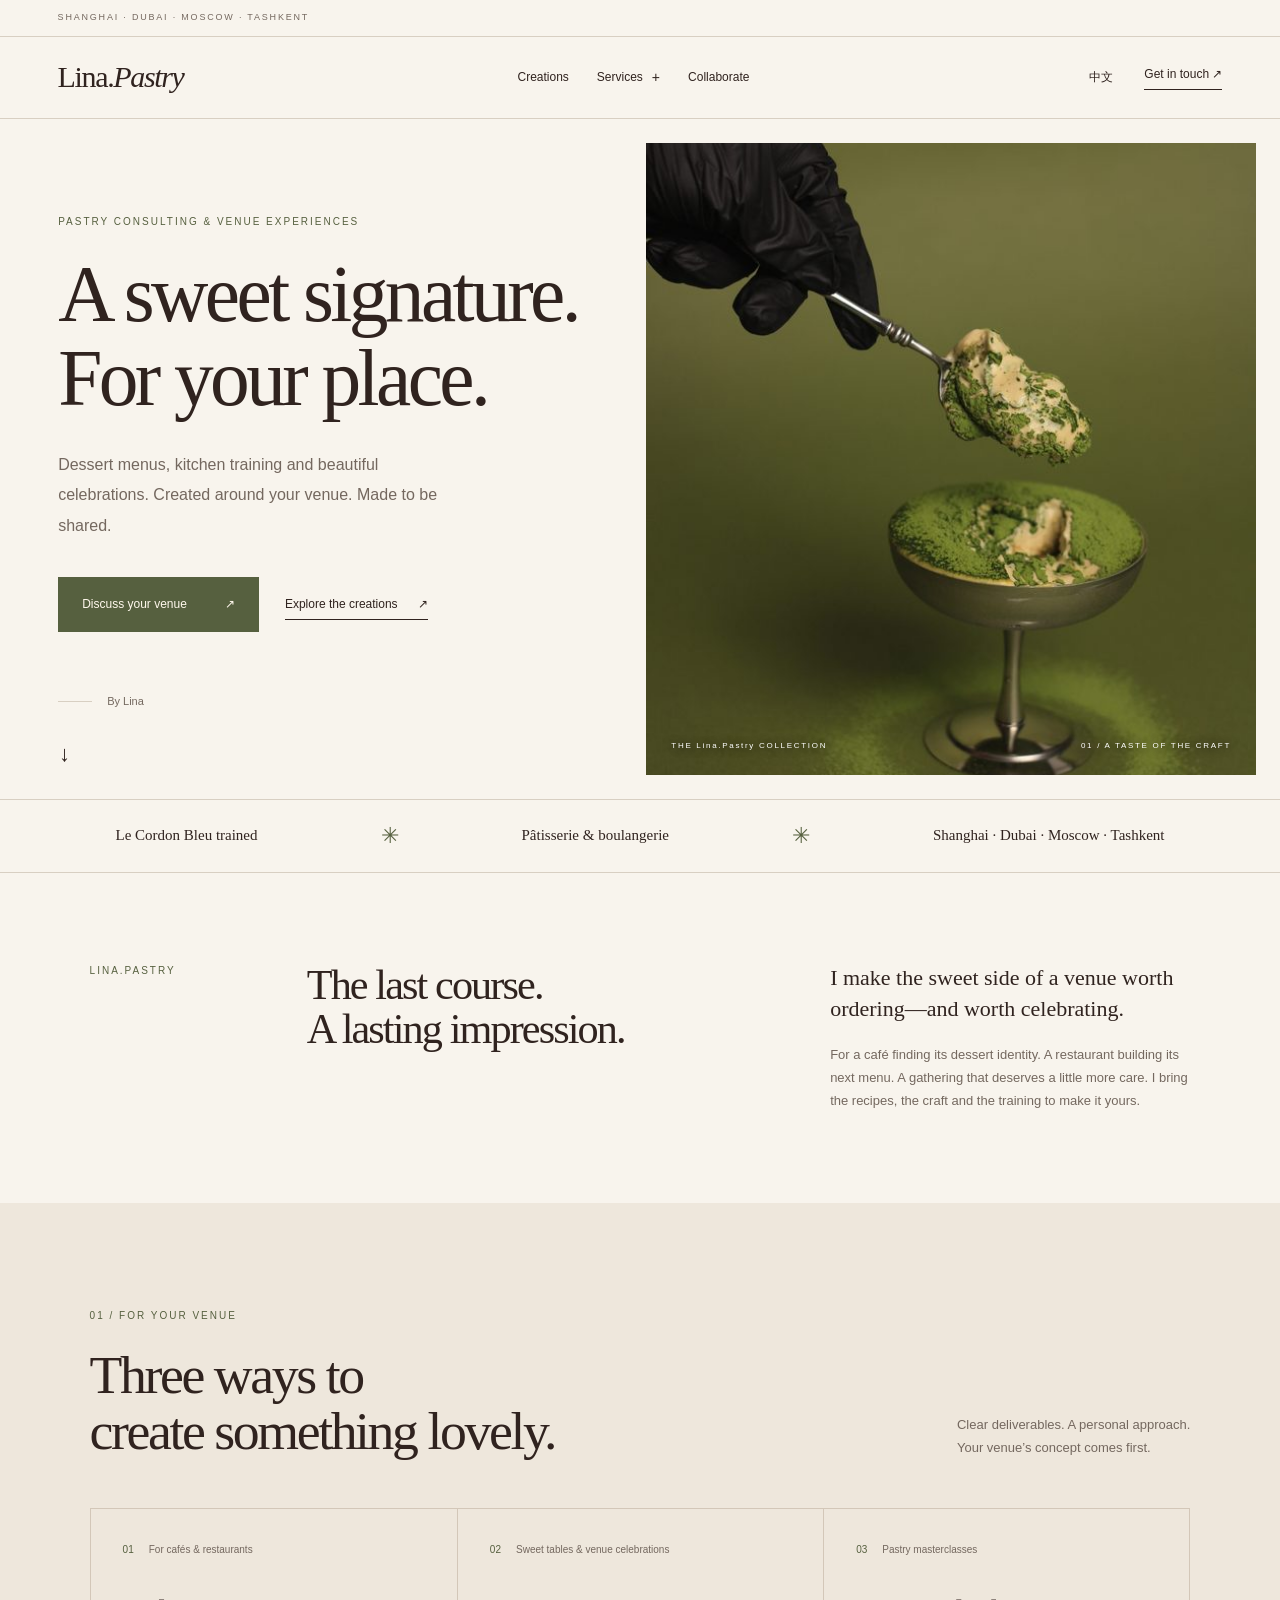
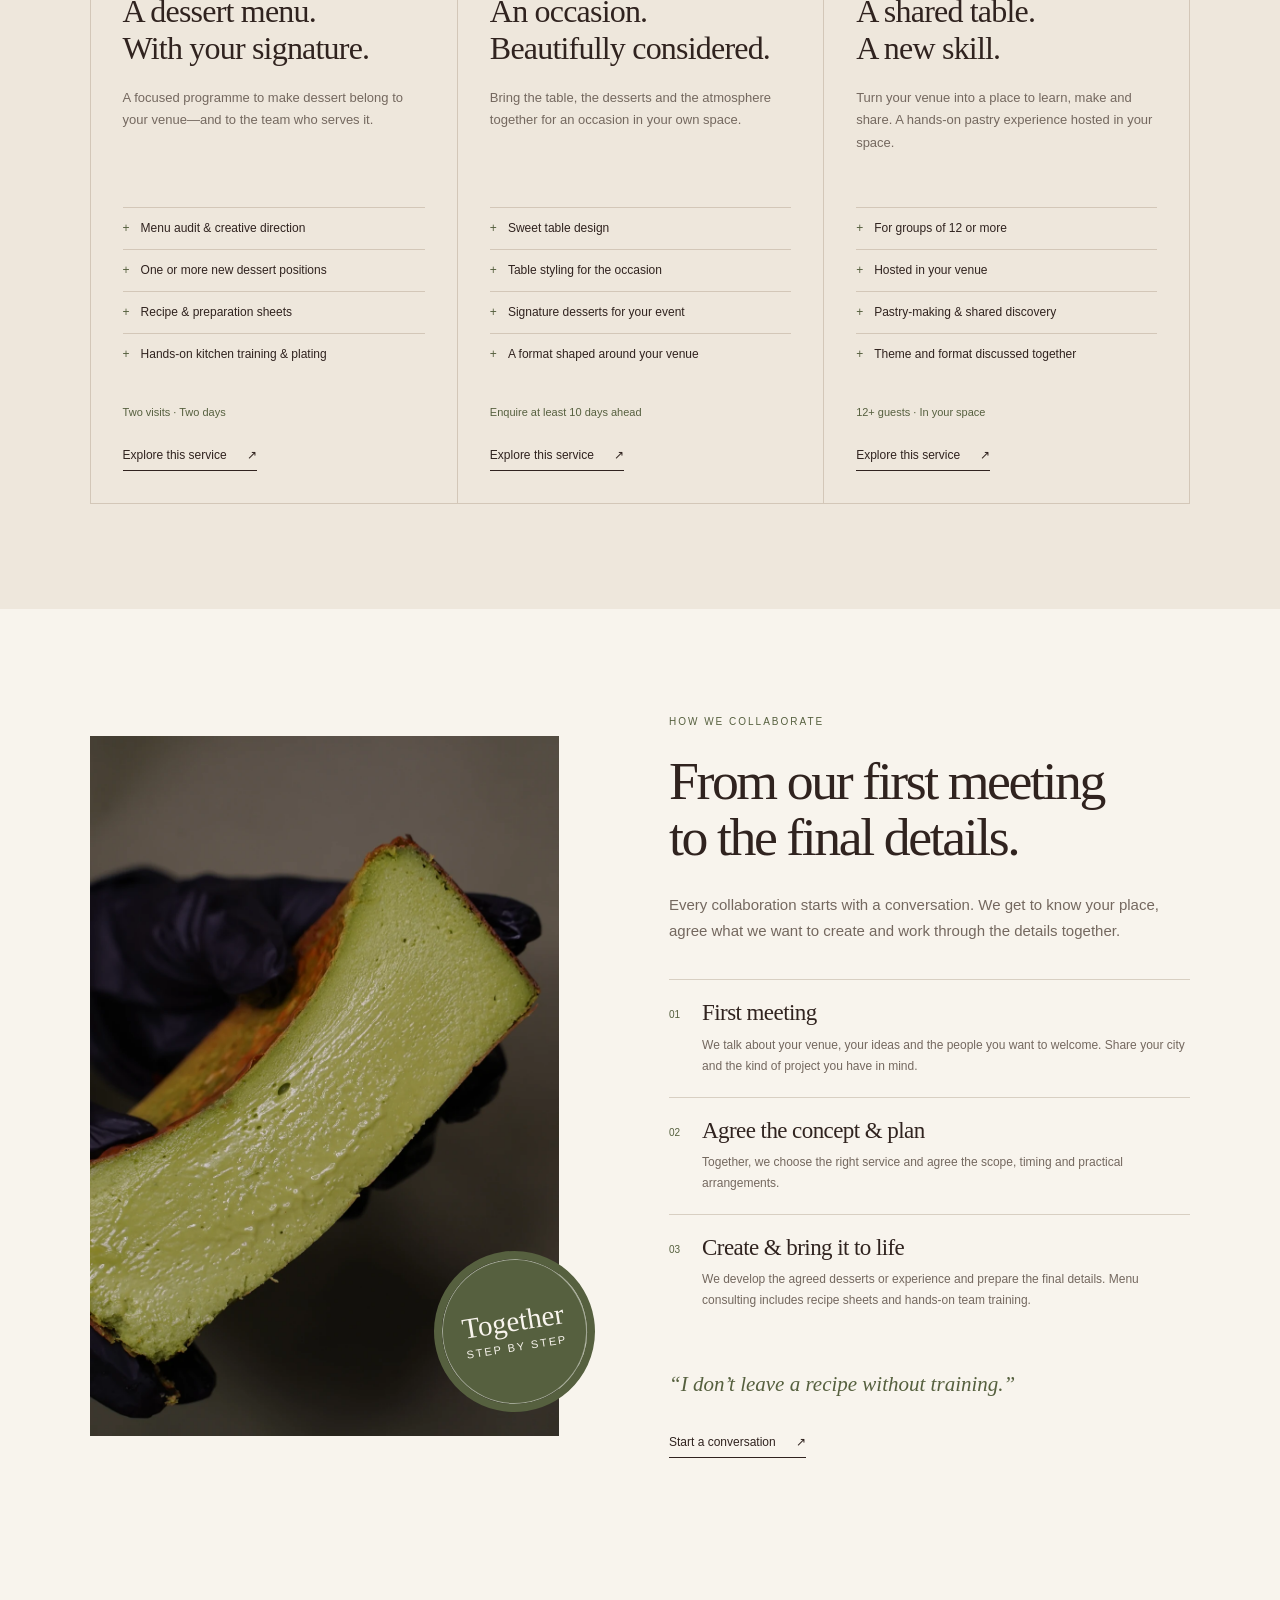
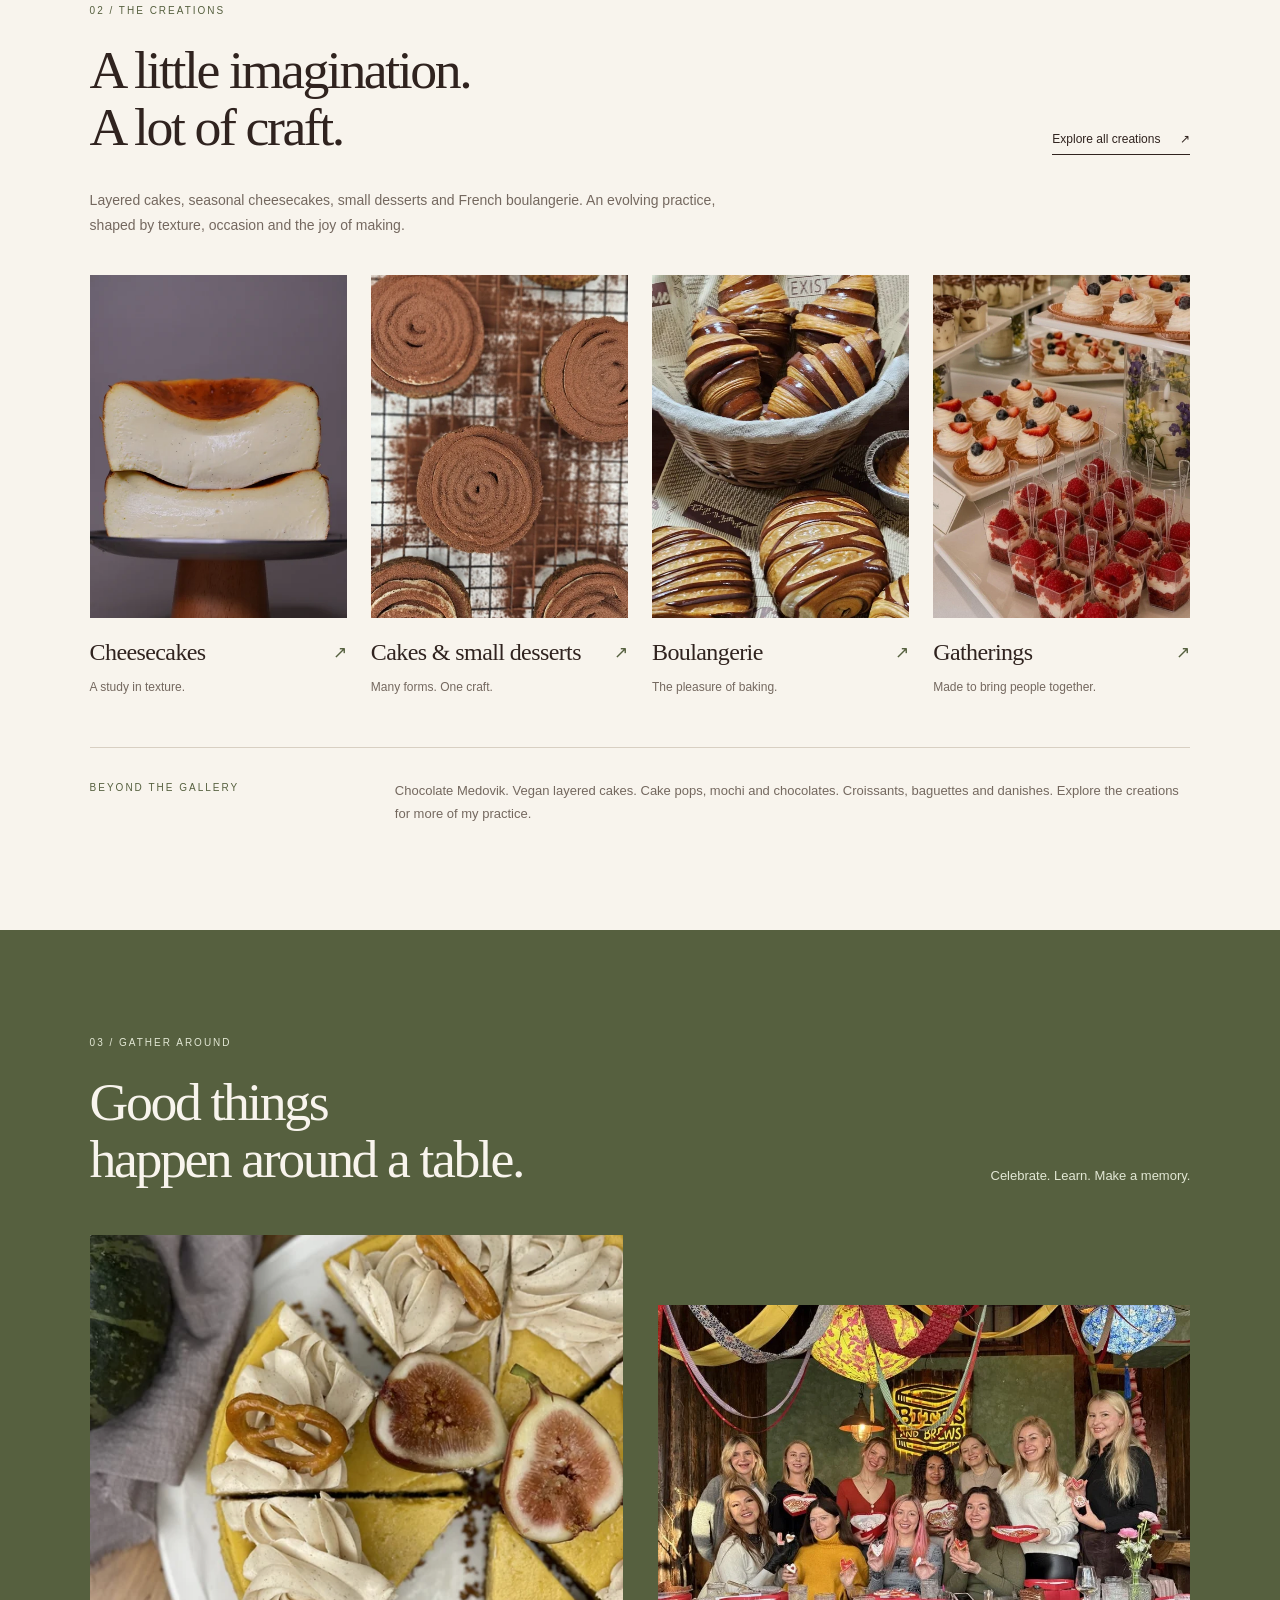
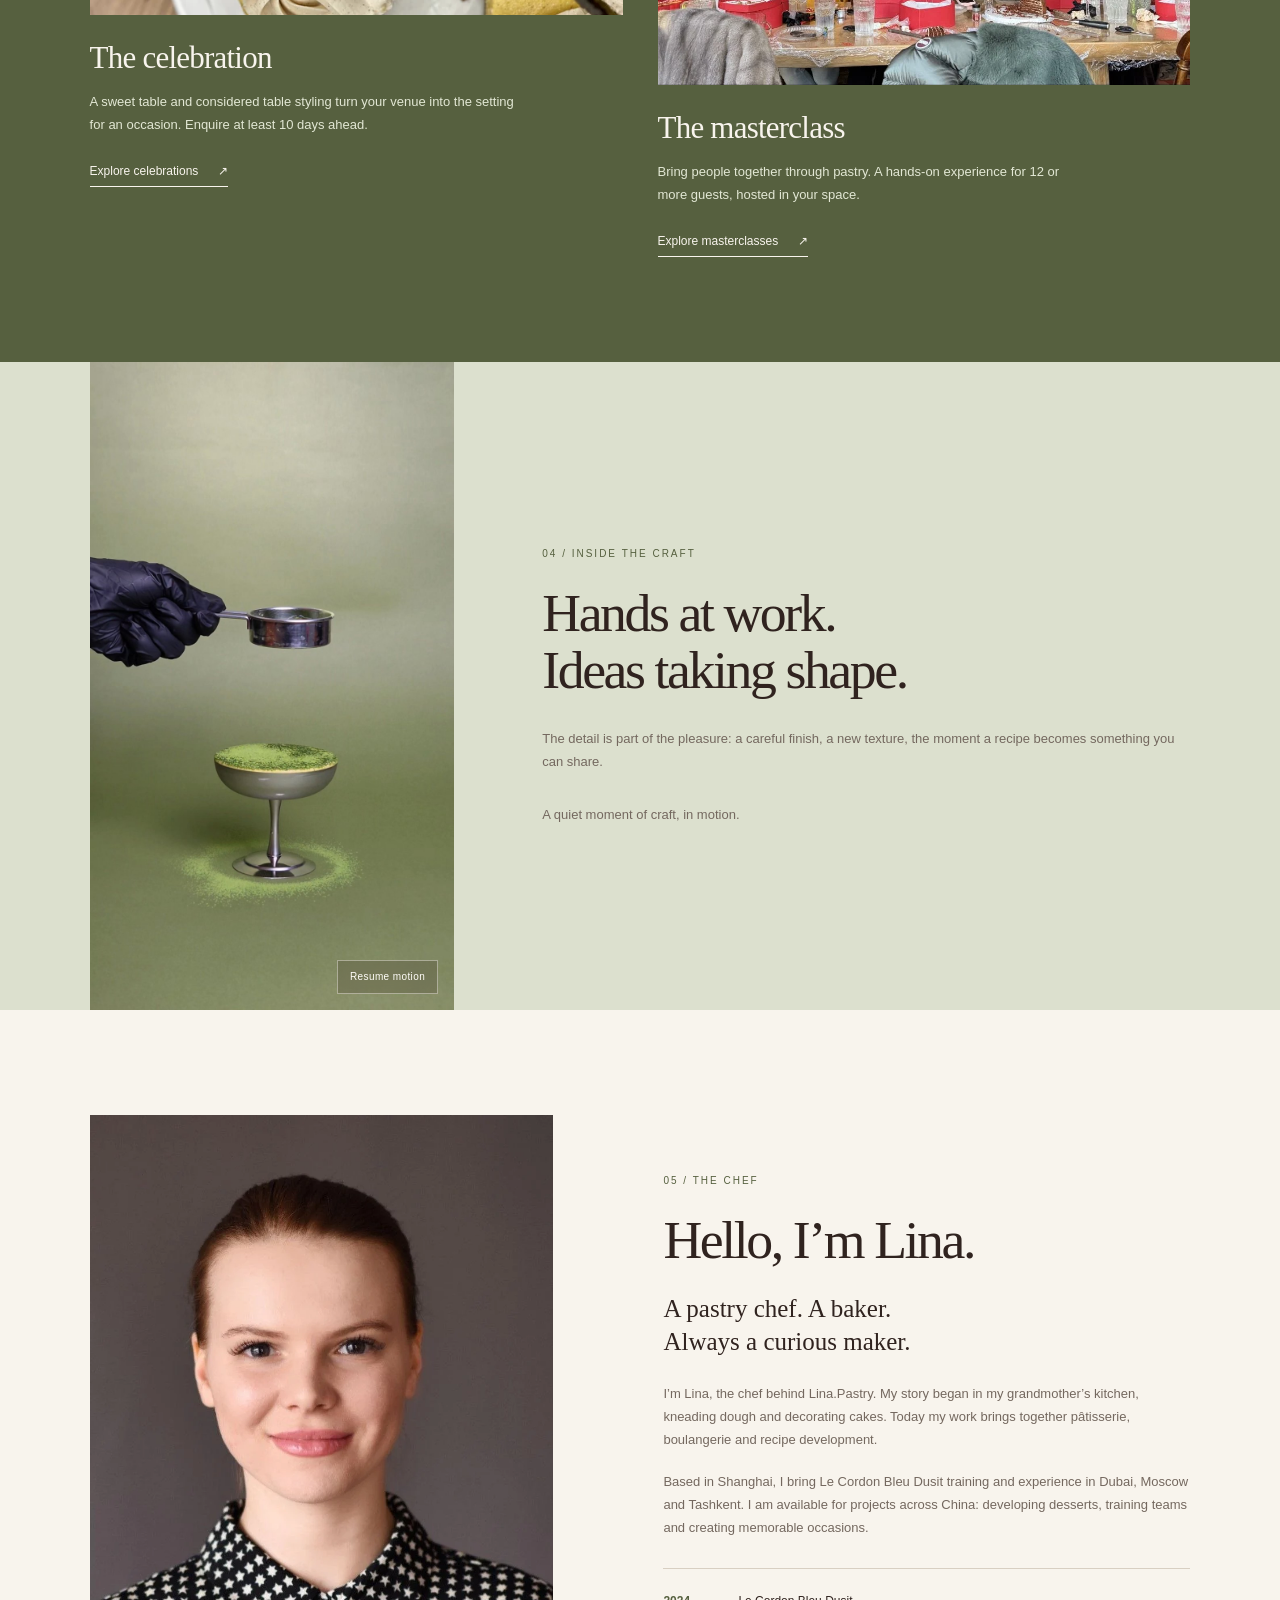
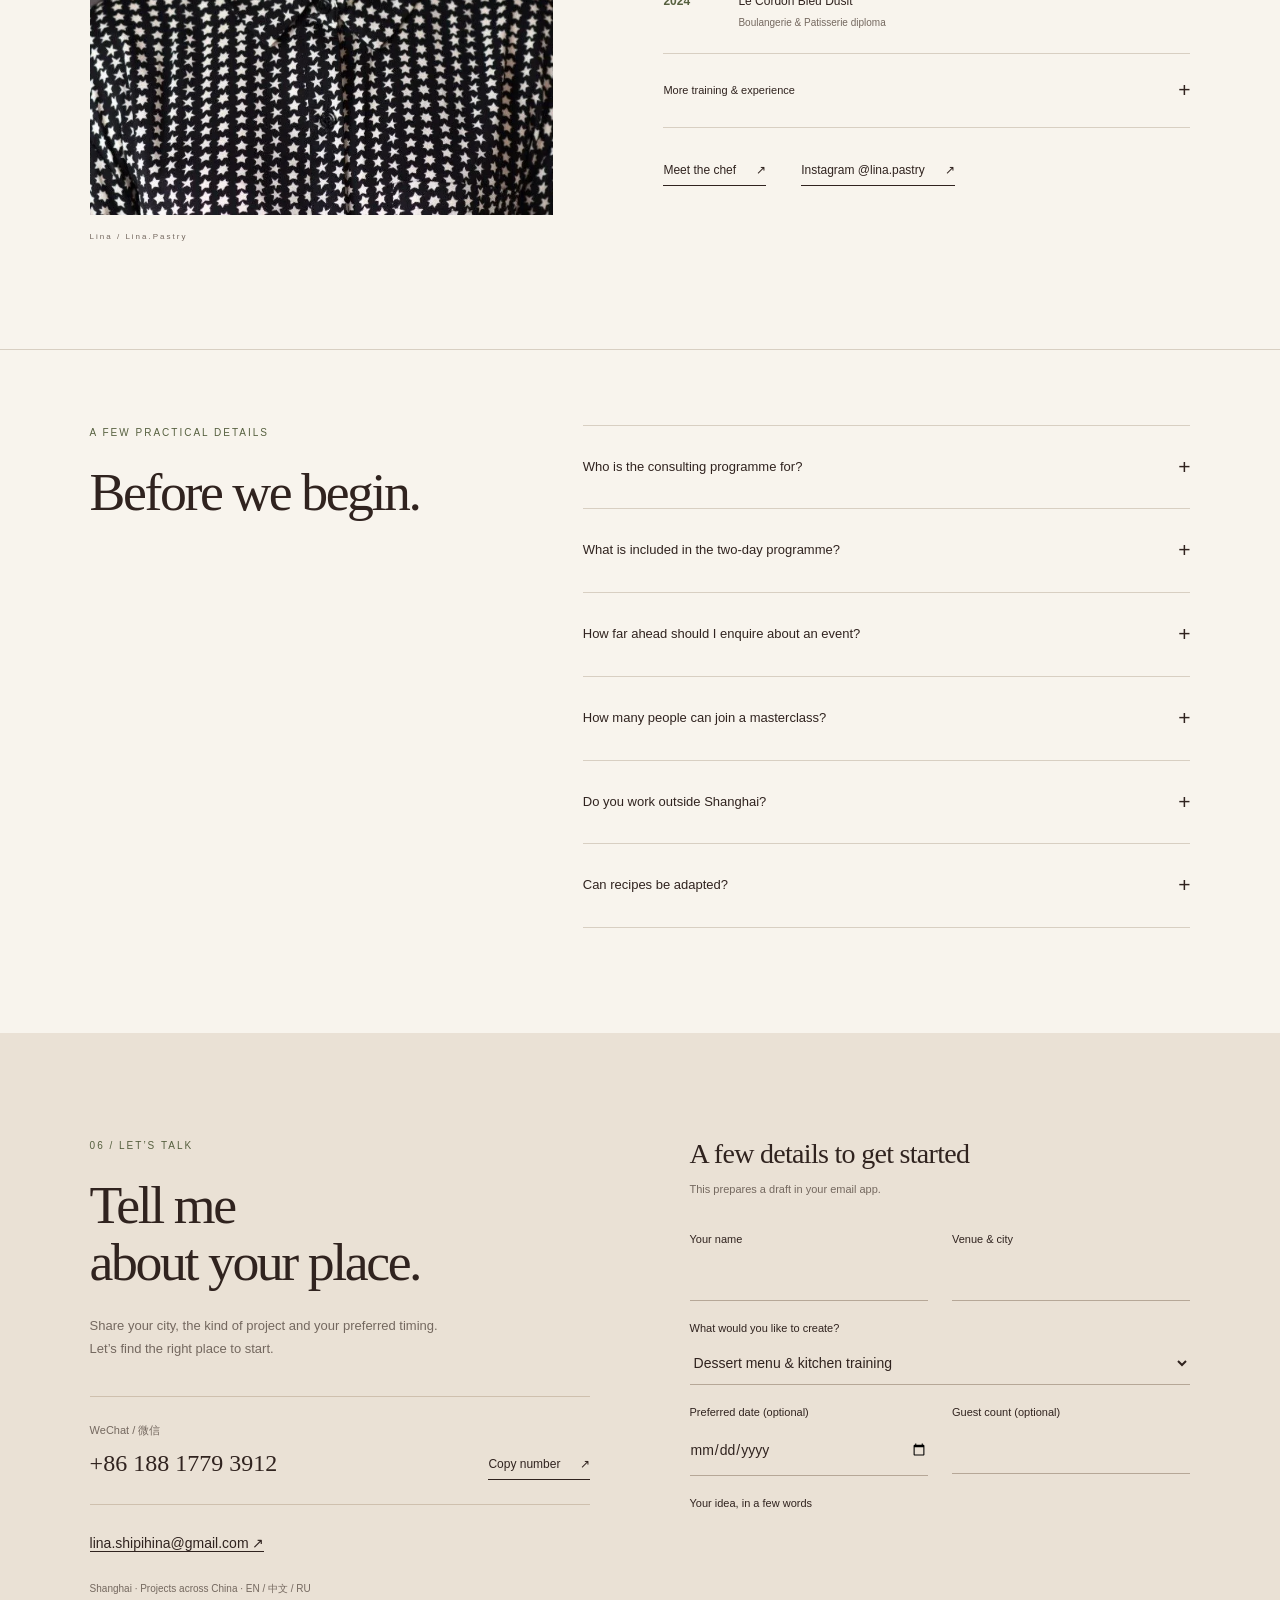
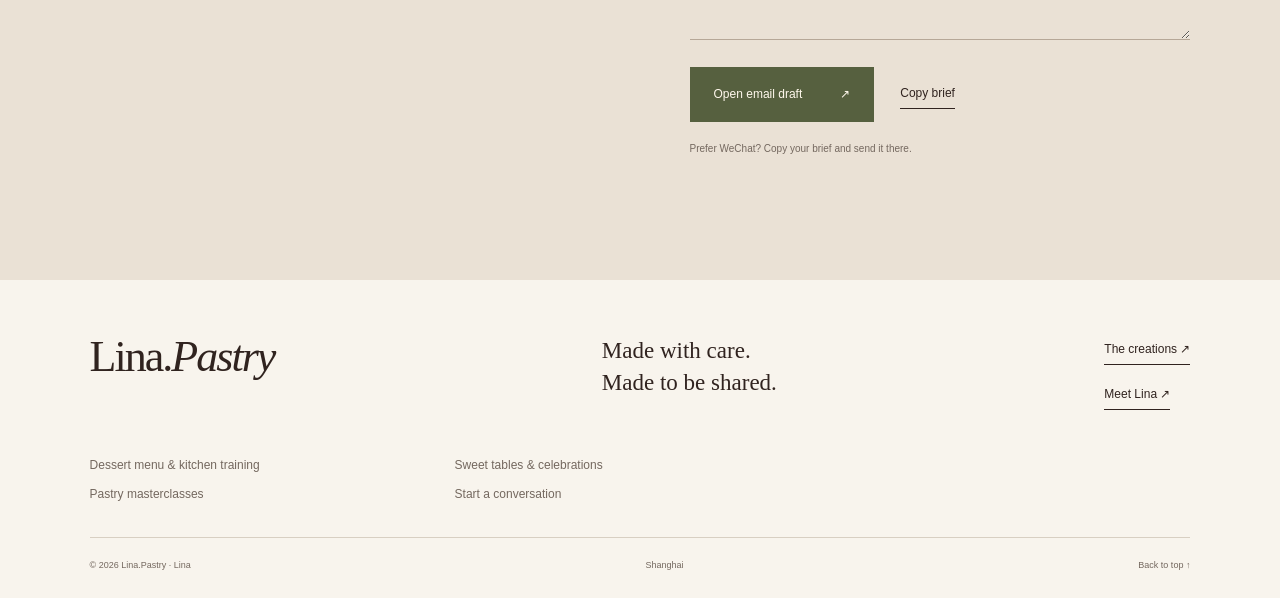
==== commit 3e0fa5c3: "Apply selected Lina.Pastry wordmark with upright Lina and italic Pastry" ====
--- a/index.html
+++ b/index.html
@@ -1,12 +1,12 @@
 <!doctype html>
-<html lang="en"><head><meta charset="utf-8"><meta name="viewport" content="width=device-width,initial-scale=1"><meta name="theme-color" content="#f8f4ed"><meta name="description" content="LINA.Pastry — pastry consulting, dessert menu development, kitchen training, sweet tables and masterclasses. Shanghai-based, available across China."><meta property="og:title" content="LINA.Pastry | A sweet signature for your venue"><meta property="og:description" content="Pastry consulting, sweet tables and in-venue experiences by Lina. Shanghai · across China."><meta property="og:type" content="website"><meta property="og:url" content="https://pastry-website-weld.vercel.app/"><meta property="og:image" content="https://pastry-website-weld.vercel.app/assets/images/new/green-tiramisu-coupe.jpg"><title>LINA.Pastry | Pastry consulting & venue experiences</title><link rel="canonical" href="https://pastry-website-weld.vercel.app/"><link rel="icon" type="image/svg+xml" href="favicon.svg"><link rel="stylesheet" href="styles.css"><link rel="stylesheet" href="subpages.css"></head><body>
-<a class="skip" href="#main">Skip to content</a><div class="topline"><span data-en="SHANGHAI · DUBAI · MOSCOW · TASHKENT" data-zh="上海 · 迪拜 · 莫斯科 · 塔什干">SHANGHAI · DUBAI · MOSCOW · TASHKENT</span></div><header class="site-header"><a class="brand" href="index.html" aria-label="LINA.Pastry home">LINA.<em>Pastry</em></a><nav id="main-nav" aria-label="Main navigation"><a href="creations.html" class=""><span data-en="Creations" data-zh="甜品作品">Creations</span></a><details class="nav-services"><summary><span data-en="Services" data-zh="合作服务">Services</span><span class="nav-chevron" aria-hidden="true">+</span></summary><div class="service-submenu"><a href="index.html#services" class=""><span data-en="All services" data-zh="全部服务">All services</span></a><a href="menu-consulting.html" class=""><span data-en="Dessert menu &amp; kitchen training" data-zh="甜品菜单与厨房培训">Dessert menu &amp; kitchen training</span></a><a href="celebrations.html" class=""><span data-en="Sweet tables &amp; celebrations" data-zh="甜品台与庆祝活动">Sweet tables &amp; celebrations</span></a><a href="masterclasses.html" class=""><span data-en="Pastry masterclasses" data-zh="甜品大师课">Pastry masterclasses</span></a></div></details><a href="index.html#collaborate" class=""><span data-en="Collaborate" data-zh="合作流程">Collaborate</span></a><a href="index.html#contact" class="nav-contact"><span data-en="Get in touch" data-zh="联系 Lina">Get in touch</span></a></nav><div class="header-actions"><button id="language" aria-label="Switch to Chinese">中文</button><a href="index.html#contact" class="header-cta"><span data-en="Get in touch ↗" data-zh="联系 Lina ↗">Get in touch ↗</span></a><button id="menu-toggle" aria-label="Toggle navigation" aria-expanded="false" aria-controls="main-nav"><span></span><span></span></button></div></header>
+<html lang="en"><head><meta charset="utf-8"><meta name="viewport" content="width=device-width,initial-scale=1"><meta name="theme-color" content="#f8f4ed"><meta name="description" content="Lina.Pastry — pastry consulting, dessert menu development, kitchen training, sweet tables and masterclasses. Shanghai-based, available across China."><meta property="og:title" content="Lina.Pastry | A sweet signature for your venue"><meta property="og:description" content="Pastry consulting, sweet tables and in-venue experiences by Lina. Shanghai · across China."><meta property="og:type" content="website"><meta property="og:url" content="https://pastry-website-weld.vercel.app/"><meta property="og:image" content="https://pastry-website-weld.vercel.app/assets/images/new/green-tiramisu-coupe.jpg"><title>Lina.Pastry | Pastry consulting & venue experiences</title><link rel="canonical" href="https://pastry-website-weld.vercel.app/"><link rel="icon" type="image/svg+xml" href="favicon.svg"><link rel="stylesheet" href="styles.css"><link rel="stylesheet" href="subpages.css"></head><body>
+<a class="skip" href="#main">Skip to content</a><div class="topline"><span data-en="SHANGHAI · DUBAI · MOSCOW · TASHKENT" data-zh="上海 · 迪拜 · 莫斯科 · 塔什干">SHANGHAI · DUBAI · MOSCOW · TASHKENT</span></div><header class="site-header"><a class="brand" href="index.html" aria-label="Lina.Pastry home">Lina.<em>Pastry</em></a><nav id="main-nav" aria-label="Main navigation"><a href="creations.html" class=""><span data-en="Creations" data-zh="甜品作品">Creations</span></a><details class="nav-services"><summary><span data-en="Services" data-zh="合作服务">Services</span><span class="nav-chevron" aria-hidden="true">+</span></summary><div class="service-submenu"><a href="index.html#services" class=""><span data-en="All services" data-zh="全部服务">All services</span></a><a href="menu-consulting.html" class=""><span data-en="Dessert menu &amp; kitchen training" data-zh="甜品菜单与厨房培训">Dessert menu &amp; kitchen training</span></a><a href="celebrations.html" class=""><span data-en="Sweet tables &amp; celebrations" data-zh="甜品台与庆祝活动">Sweet tables &amp; celebrations</span></a><a href="masterclasses.html" class=""><span data-en="Pastry masterclasses" data-zh="甜品大师课">Pastry masterclasses</span></a></div></details><a href="index.html#collaborate" class=""><span data-en="Collaborate" data-zh="合作流程">Collaborate</span></a><a href="index.html#contact" class="nav-contact"><span data-en="Get in touch" data-zh="联系 Lina">Get in touch</span></a></nav><div class="header-actions"><button id="language" aria-label="Switch to Chinese">中文</button><a href="index.html#contact" class="header-cta"><span data-en="Get in touch ↗" data-zh="联系 Lina ↗">Get in touch ↗</span></a><button id="menu-toggle" aria-label="Toggle navigation" aria-expanded="false" aria-controls="main-nav"><span></span><span></span></button></div></header>
 <main id="main"><section class="hero"><div class="hero-copy"><p data-en="PASTRY CONSULTING &amp; VENUE EXPERIENCES" data-zh="甜品顾问 · 场地活动体验" class="eyebrow">PASTRY CONSULTING &amp; VENUE EXPERIENCES</p><h1 data-en="A sweet signature.
 For your place." data-zh="专属甜品，
 为您的场地而作。" >A sweet signature.
-For your place.</h1><p data-en="Dessert menus, kitchen training and beautiful celebrations. Created around your venue. Made to be shared." data-zh="甜品菜单、厨房培训与美好庆祝。围绕场地打造，为分享而创作。" class="hero-intro">Dessert menus, kitchen training and beautiful celebrations. Created around your venue. Made to be shared.</p><div class="hero-buttons"><a class="button" href="#contact" data-service="menu"><span data-en="Discuss your venue" data-zh="聊聊您的场地" >Discuss your venue</span><span aria-hidden="true">↗</span></a><a class="text-link" href="creations.html" ><span data-en="Explore the creations" data-zh="浏览甜品作品" >Explore the creations</span><span aria-hidden="true">↗</span></a></div><div class="hero-signature"><span class="signature-line"></span><span data-en="By Lina" data-zh="主理人 Lina" >By Lina</span></div></div><figure class="hero-visual"><img src="assets/images/new/green-tiramisu-coupe.jpg" alt="A pastry creation from the LINA.Pastry collection" data-alt-en="A pastry creation from the LINA.Pastry collection" data-alt-zh="LINA.Pastry 系列甜品的最后点缀" width="1467" height="2200"  srcset="assets/images/new/green-tiramisu-coupe-small.jpg 600w, assets/images/new/green-tiramisu-coupe.jpg 1467w" sizes="(max-width: 600px) 90vw, 45vw" fetchpriority="high"><figcaption><span data-en="THE LINA.PASTRY COLLECTION" data-zh="LINA.PASTRY 甜品系列">THE LINA.PASTRY COLLECTION</span><span data-en="01 / A TASTE OF THE CRAFT" data-zh="01 / 品味匠心">01 / A TASTE OF THE CRAFT</span></figcaption></figure><a class="scroll-cue" href="#services" aria-label="Explore services">↓</a></section>
+For your place.</h1><p data-en="Dessert menus, kitchen training and beautiful celebrations. Created around your venue. Made to be shared." data-zh="甜品菜单、厨房培训与美好庆祝。围绕场地打造，为分享而创作。" class="hero-intro">Dessert menus, kitchen training and beautiful celebrations. Created around your venue. Made to be shared.</p><div class="hero-buttons"><a class="button" href="#contact" data-service="menu"><span data-en="Discuss your venue" data-zh="聊聊您的场地" >Discuss your venue</span><span aria-hidden="true">↗</span></a><a class="text-link" href="creations.html" ><span data-en="Explore the creations" data-zh="浏览甜品作品" >Explore the creations</span><span aria-hidden="true">↗</span></a></div><div class="hero-signature"><span class="signature-line"></span><span data-en="By Lina" data-zh="主理人 Lina" >By Lina</span></div></div><figure class="hero-visual"><img src="assets/images/new/green-tiramisu-coupe.jpg" alt="A pastry creation from the Lina.Pastry collection" data-alt-en="A pastry creation from the Lina.Pastry collection" data-alt-zh="Lina.Pastry 系列甜品的最后点缀" width="1467" height="2200"  srcset="assets/images/new/green-tiramisu-coupe-small.jpg 600w, assets/images/new/green-tiramisu-coupe.jpg 1467w" sizes="(max-width: 600px) 90vw, 45vw" fetchpriority="high"><figcaption><span data-en="THE Lina.Pastry COLLECTION" data-zh="Lina.Pastry 甜品系列">THE Lina.Pastry COLLECTION</span><span data-en="01 / A TASTE OF THE CRAFT" data-zh="01 / 品味匠心">01 / A TASTE OF THE CRAFT</span></figcaption></figure><a class="scroll-cue" href="#services" aria-label="Explore services">↓</a></section>
 <div class="credentials-strip"><span data-en="Le Cordon Bleu trained" data-zh="蓝带学院研修" >Le Cordon Bleu trained</span><span class="dot">✳</span><span data-en="Pâtisserie &amp; boulangerie" data-zh="法式甜点与面包" >Pâtisserie &amp; boulangerie</span><span class="dot">✳</span><span data-en="Shanghai · Dubai · Moscow · Tashkent" data-zh="上海 · 迪拜 · 莫斯科 · 塔什干" >Shanghai · Dubai · Moscow · Tashkent</span></div>
-<section class="section intro-section"><p class="eyebrow">LINA.PASTRY</p><h2 data-en="The last course.
+<section class="section intro-section"><p class="eyebrow">Lina.Pastry</p><h2 data-en="The last course.
 A lasting impression." data-zh="最后一道，
 留下回味。" >The last course.
 A lasting impression.</h2><div><p data-en="I make the sweet side of a venue worth ordering—and worth celebrating." data-zh="让场地里的甜品值得点单，也值得为之庆祝。" class="statement">I make the sweet side of a venue worth ordering—and worth celebrating.</p><p data-en="For a café finding its dessert identity. A restaurant building its next menu. A gathering that deserves a little more care. I bring the recipes, the craft and the training to make it yours." data-zh="为寻找甜品特色的咖啡馆，为研发下一季菜单的餐厅，也为值得用心的相聚。以配方、手艺与培训，共同打造属于您的甜品体验。" >For a café finding its dessert identity. A restaurant building its next menu. A gathering that deserves a little more care. I bring the recipes, the craft and the training to make it yours.</p></div></section>
@@ -42,16 +42,16 @@
 Ideas taking shape." data-zh="双手制作，
 灵感成形。" >Hands at work.
 Ideas taking shape.</h2><p data-en="The detail is part of the pleasure: a careful finish, a new texture, the moment a recipe becomes something you can share." data-zh="细节也是乐趣的一部分：细致的收尾、新的质地，以及配方变成可分享美味的那一刻。" >The detail is part of the pleasure: a careful finish, a new texture, the moment a recipe becomes something you can share.</p><p data-en="A quiet moment of craft, in motion." data-zh="在流动的片刻，细看手艺。" class="small-note">A quiet moment of craft, in motion.</p></div></section>
-<section id="about" class="section about"><figure class="portrait"><img src="assets/images/photo-21.webp" alt="Lina, chef behind LINA.Pastry" data-alt-en="Lina, chef behind LINA.Pastry" data-alt-zh="LINA.Pastry 主理人 Lina" width="955" height="1207"  loading="lazy"><figcaption>LINA / LINA.PASTRY</figcaption></figure><div class="about-copy"><p data-en="05 / THE CHEF" data-zh="05 / 主理人" class="eyebrow">05 / THE CHEF</p><h2 data-en="Hello, I’m Lina." data-zh="你好，我是 Lina。" >Hello, I’m Lina.</h2><p data-en="A pastry chef. A baker.
+<section id="about" class="section about"><figure class="portrait"><img src="assets/images/photo-21.webp" alt="Lina, chef behind Lina.Pastry" data-alt-en="Lina, chef behind Lina.Pastry" data-alt-zh="Lina.Pastry 主理人 Lina" width="955" height="1207"  loading="lazy"><figcaption>Lina / Lina.Pastry</figcaption></figure><div class="about-copy"><p data-en="05 / THE CHEF" data-zh="05 / 主理人" class="eyebrow">05 / THE CHEF</p><h2 data-en="Hello, I’m Lina." data-zh="你好，我是 Lina。" >Hello, I’m Lina.</h2><p data-en="A pastry chef. A baker.
 Always a curious maker." data-zh="甜点师，面包师，
 始终好奇的创作者。" class="statement">A pastry chef. A baker.
-Always a curious maker.</p><p data-en="I’m Lina, the chef behind LINA.Pastry. My story began in my grandmother’s kitchen, kneading dough and decorating cakes. Today my work brings together pâtisserie, boulangerie and recipe development." data-zh="我是 Lina，LINA.Pastry 主理人。我的故事始于祖母的厨房，从揉面与装饰蛋糕开始。如今，我的工作融合了法式甜点、面包与配方研发。" >I’m Lina, the chef behind LINA.Pastry. My story began in my grandmother’s kitchen, kneading dough and decorating cakes. Today my work brings together pâtisserie, boulangerie and recipe development.</p><p data-en="Based in Shanghai, I bring Le Cordon Bleu Dusit training and experience in Dubai, Moscow and Tashkent. I am available for projects across China: developing desserts, training teams and creating memorable occasions." data-zh="我常驻上海，拥有 Le Cordon Bleu Dusit 学习背景，以及迪拜、莫斯科和塔什干工作经历。可赴中国各地合作，研发甜品、培训团队，并共同打造难忘的活动。" >Based in Shanghai, I bring Le Cordon Bleu Dusit training and experience in Dubai, Moscow and Tashkent. I am available for projects across China: developing desserts, training teams and creating memorable occasions.</p><div class="training"><div><strong>2024</strong><span data-en="Le Cordon Bleu Dusit" data-zh="Le Cordon Bleu Dusit" >Le Cordon Bleu Dusit</span><small data-en="Boulangerie &amp; Patisserie diploma" data-zh="面包与甜点文凭" >Boulangerie &amp; Patisserie diploma</small></div><details><summary><span data-en="More training &amp; experience" data-zh="更多学习与工作经历" >More training &amp; experience</span><span aria-hidden="true">+</span></summary><ul><li><span data-en="Bake Academy · Basque cheesecakes" data-zh="Bake Academy · 巴斯克芝士蛋糕" >Bake Academy · Basque cheesecakes</span></li><li><span data-en="Pastry Lab · Gelato &amp; tiramisu" data-zh="Pastry Lab · 意式冰淇淋与提拉米苏" >Pastry Lab · Gelato &amp; tiramisu</span></li><li><span data-en="Ilzy school · Cheesecakes &amp; portion cakes" data-zh="Ilzy school · 芝士蛋糕与份切蛋糕" >Ilzy school · Cheesecakes &amp; portion cakes</span></li><li><span data-en="Pauline school · Baking, vegan desserts &amp; modern décor" data-zh="Pauline school · 烘焙、纯素甜点与现代装饰" >Pauline school · Baking, vegan desserts &amp; modern décor</span></li><li><span data-en="Event planning &amp; party planning certificates" data-zh="活动管理与派对策划证书" >Event planning &amp; party planning certificates</span></li><li><span data-en="Touch and Melt · Dubai, 2023" data-zh="Touch and Melt · 迪拜，2023" >Touch and Melt · Dubai, 2023</span></li><li><span data-en="Sofia café and bakery · Tashkent, 2017–2018" data-zh="Sofia café and bakery · 塔什干，2017–2018" >Sofia café and bakery · Tashkent, 2017–2018</span></li></ul></details></div><div class="about-links"><a class="text-link" href="chef.html" ><span data-en="Meet the chef" data-zh="了解主理人" >Meet the chef</span><span aria-hidden="true">↗</span></a><a class="text-link" href="https://www.instagram.com/lina.pastry/" target="_blank" rel="noopener noreferrer"><span data-en="Instagram @lina.pastry" data-zh="Instagram @lina.pastry" >Instagram @lina.pastry</span><span aria-hidden="true">↗</span></a></div></div></section>
-<section class="section faq-section"><div><p data-en="A FEW PRACTICAL DETAILS" data-zh="一些实用信息" class="eyebrow">A FEW PRACTICAL DETAILS</p><h2 data-en="Before we begin." data-zh="合作之前。" >Before we begin.</h2></div><div class="faqs"><details><summary><span data-en="Who is the consulting programme for?" data-zh="顾问服务适合哪些场地？" >Who is the consulting programme for?</span><span aria-hidden="true">+</span></summary><p data-en="Cafés and restaurants that want to introduce or strengthen their dessert menu. It also suits venues that host celebrations and want a more considered sweet offering." data-zh="适合希望引入或完善甜品菜单的咖啡馆与餐厅，也适合希望提升庆祝活动甜品体验的场地。" >Cafés and restaurants that want to introduce or strengthen their dessert menu. It also suits venues that host celebrations and want a more considered sweet offering.</p></details><details><summary><span data-en="What is included in the two-day programme?" data-zh="两天协作包含什么？" >What is included in the two-day programme?</span><span aria-hidden="true">+</span></summary><p data-en="A menu audit, one or more new desserts, recipe and preparation sheets, and kitchen training across two visits. We agree the menu direction and scope together before the programme begins." data-zh="两次到店完成菜单评估、新甜品研发、配方与操作说明交付，以及厨房培训。开始前共同确定菜单方向与合作范围。" >A menu audit, one or more new desserts, recipe and preparation sheets, and kitchen training across two visits. We agree the menu direction and scope together before the programme begins.</p></details><details><summary><span data-en="How far ahead should I enquire about an event?" data-zh="活动需要提前多久预约？" >How far ahead should I enquire about an event?</span><span aria-hidden="true">+</span></summary><p data-en="Please enquire at least 10 days before a celebration. Share the venue, date, guest count and the type of occasion so we can discuss the details and confirm availability." data-zh="庆祝活动请至少提前 10 天咨询。请提供场地、日期、人数及活动类型，以便商定细节并确认档期。" >Please enquire at least 10 days before a celebration. Share the venue, date, guest count and the type of occasion so we can discuss the details and confirm availability.</p></details><details><summary><span data-en="How many people can join a masterclass?" data-zh="大师课对参与人数有要求吗？" >How many people can join a masterclass?</span><span aria-hidden="true">+</span></summary><p data-en="Venue masterclasses start from 12 guests. The theme, format and practical arrangements are discussed around your group and your space." data-zh="场地大师课 12 人起。根据参与人群与空间条件，共同确定主题、形式及具体安排。" >Venue masterclasses start from 12 guests. The theme, format and practical arrangements are discussed around your group and your space.</p></details><details><summary><span data-en="Do you work outside Shanghai?" data-zh="可以在上海以外合作吗？" >Do you work outside Shanghai?</span><span aria-hidden="true">+</span></summary><p data-en="Yes. LINA.Pastry is based in Shanghai and available for projects across China. Tell me your city when you enquire." data-zh="可以。LINA.Pastry 常驻上海，可赴中国各地合作。咨询时请告知所在城市。" >Yes. LINA.Pastry is based in Shanghai and available for projects across China. Tell me your city when you enquire.</p></details><details><summary><span data-en="Can recipes be adapted?" data-zh="可以调整配方吗？" >Can recipes be adapted?</span><span aria-hidden="true">+</span></summary><p data-en="Recipe adaptation is part of my practice, including experience with vegan desserts. Please share dietary requirements and allergies at the start so we can discuss what is feasible for your kitchen." data-zh="配方调整是我的工作之一，也拥有纯素甜点制作经验。请在沟通初期告知饮食要求与过敏信息，以便结合厨房条件讨论可行方案。" >Recipe adaptation is part of my practice, including experience with vegan desserts. Please share dietary requirements and allergies at the start so we can discuss what is feasible for your kitchen.</p></details></div></section>
+Always a curious maker.</p><p data-en="I’m Lina, the chef behind Lina.Pastry. My story began in my grandmother’s kitchen, kneading dough and decorating cakes. Today my work brings together pâtisserie, boulangerie and recipe development." data-zh="我是 Lina，Lina.Pastry 主理人。我的故事始于祖母的厨房，从揉面与装饰蛋糕开始。如今，我的工作融合了法式甜点、面包与配方研发。" >I’m Lina, the chef behind Lina.Pastry. My story began in my grandmother’s kitchen, kneading dough and decorating cakes. Today my work brings together pâtisserie, boulangerie and recipe development.</p><p data-en="Based in Shanghai, I bring Le Cordon Bleu Dusit training and experience in Dubai, Moscow and Tashkent. I am available for projects across China: developing desserts, training teams and creating memorable occasions." data-zh="我常驻上海，拥有 Le Cordon Bleu Dusit 学习背景，以及迪拜、莫斯科和塔什干工作经历。可赴中国各地合作，研发甜品、培训团队，并共同打造难忘的活动。" >Based in Shanghai, I bring Le Cordon Bleu Dusit training and experience in Dubai, Moscow and Tashkent. I am available for projects across China: developing desserts, training teams and creating memorable occasions.</p><div class="training"><div><strong>2024</strong><span data-en="Le Cordon Bleu Dusit" data-zh="Le Cordon Bleu Dusit" >Le Cordon Bleu Dusit</span><small data-en="Boulangerie &amp; Patisserie diploma" data-zh="面包与甜点文凭" >Boulangerie &amp; Patisserie diploma</small></div><details><summary><span data-en="More training &amp; experience" data-zh="更多学习与工作经历" >More training &amp; experience</span><span aria-hidden="true">+</span></summary><ul><li><span data-en="Bake Academy · Basque cheesecakes" data-zh="Bake Academy · 巴斯克芝士蛋糕" >Bake Academy · Basque cheesecakes</span></li><li><span data-en="Pastry Lab · Gelato &amp; tiramisu" data-zh="Pastry Lab · 意式冰淇淋与提拉米苏" >Pastry Lab · Gelato &amp; tiramisu</span></li><li><span data-en="Ilzy school · Cheesecakes &amp; portion cakes" data-zh="Ilzy school · 芝士蛋糕与份切蛋糕" >Ilzy school · Cheesecakes &amp; portion cakes</span></li><li><span data-en="Pauline school · Baking, vegan desserts &amp; modern décor" data-zh="Pauline school · 烘焙、纯素甜点与现代装饰" >Pauline school · Baking, vegan desserts &amp; modern décor</span></li><li><span data-en="Event planning &amp; party planning certificates" data-zh="活动管理与派对策划证书" >Event planning &amp; party planning certificates</span></li><li><span data-en="Touch and Melt · Dubai, 2023" data-zh="Touch and Melt · 迪拜，2023" >Touch and Melt · Dubai, 2023</span></li><li><span data-en="Sofia café and bakery · Tashkent, 2017–2018" data-zh="Sofia café and bakery · 塔什干，2017–2018" >Sofia café and bakery · Tashkent, 2017–2018</span></li></ul></details></div><div class="about-links"><a class="text-link" href="chef.html" ><span data-en="Meet the chef" data-zh="了解主理人" >Meet the chef</span><span aria-hidden="true">↗</span></a><a class="text-link" href="https://www.instagram.com/lina.pastry/" target="_blank" rel="noopener noreferrer"><span data-en="Instagram @lina.pastry" data-zh="Instagram @lina.pastry" >Instagram @lina.pastry</span><span aria-hidden="true">↗</span></a></div></div></section>
+<section class="section faq-section"><div><p data-en="A FEW PRACTICAL DETAILS" data-zh="一些实用信息" class="eyebrow">A FEW PRACTICAL DETAILS</p><h2 data-en="Before we begin." data-zh="合作之前。" >Before we begin.</h2></div><div class="faqs"><details><summary><span data-en="Who is the consulting programme for?" data-zh="顾问服务适合哪些场地？" >Who is the consulting programme for?</span><span aria-hidden="true">+</span></summary><p data-en="Cafés and restaurants that want to introduce or strengthen their dessert menu. It also suits venues that host celebrations and want a more considered sweet offering." data-zh="适合希望引入或完善甜品菜单的咖啡馆与餐厅，也适合希望提升庆祝活动甜品体验的场地。" >Cafés and restaurants that want to introduce or strengthen their dessert menu. It also suits venues that host celebrations and want a more considered sweet offering.</p></details><details><summary><span data-en="What is included in the two-day programme?" data-zh="两天协作包含什么？" >What is included in the two-day programme?</span><span aria-hidden="true">+</span></summary><p data-en="A menu audit, one or more new desserts, recipe and preparation sheets, and kitchen training across two visits. We agree the menu direction and scope together before the programme begins." data-zh="两次到店完成菜单评估、新甜品研发、配方与操作说明交付，以及厨房培训。开始前共同确定菜单方向与合作范围。" >A menu audit, one or more new desserts, recipe and preparation sheets, and kitchen training across two visits. We agree the menu direction and scope together before the programme begins.</p></details><details><summary><span data-en="How far ahead should I enquire about an event?" data-zh="活动需要提前多久预约？" >How far ahead should I enquire about an event?</span><span aria-hidden="true">+</span></summary><p data-en="Please enquire at least 10 days before a celebration. Share the venue, date, guest count and the type of occasion so we can discuss the details and confirm availability." data-zh="庆祝活动请至少提前 10 天咨询。请提供场地、日期、人数及活动类型，以便商定细节并确认档期。" >Please enquire at least 10 days before a celebration. Share the venue, date, guest count and the type of occasion so we can discuss the details and confirm availability.</p></details><details><summary><span data-en="How many people can join a masterclass?" data-zh="大师课对参与人数有要求吗？" >How many people can join a masterclass?</span><span aria-hidden="true">+</span></summary><p data-en="Venue masterclasses start from 12 guests. The theme, format and practical arrangements are discussed around your group and your space." data-zh="场地大师课 12 人起。根据参与人群与空间条件，共同确定主题、形式及具体安排。" >Venue masterclasses start from 12 guests. The theme, format and practical arrangements are discussed around your group and your space.</p></details><details><summary><span data-en="Do you work outside Shanghai?" data-zh="可以在上海以外合作吗？" >Do you work outside Shanghai?</span><span aria-hidden="true">+</span></summary><p data-en="Yes. Lina.Pastry is based in Shanghai and available for projects across China. Tell me your city when you enquire." data-zh="可以。Lina.Pastry 常驻上海，可赴中国各地合作。咨询时请告知所在城市。" >Yes. Lina.Pastry is based in Shanghai and available for projects across China. Tell me your city when you enquire.</p></details><details><summary><span data-en="Can recipes be adapted?" data-zh="可以调整配方吗？" >Can recipes be adapted?</span><span aria-hidden="true">+</span></summary><p data-en="Recipe adaptation is part of my practice, including experience with vegan desserts. Please share dietary requirements and allergies at the start so we can discuss what is feasible for your kitchen." data-zh="配方调整是我的工作之一，也拥有纯素甜点制作经验。请在沟通初期告知饮食要求与过敏信息，以便结合厨房条件讨论可行方案。" >Recipe adaptation is part of my practice, including experience with vegan desserts. Please share dietary requirements and allergies at the start so we can discuss what is feasible for your kitchen.</p></details></div></section>
 <section id="contact" class="section contact"><div class="contact-copy"><p data-en="06 / LET’S TALK" data-zh="06 / 聊聊合作" class="eyebrow">06 / LET’S TALK</p><h2 data-en="Tell me
 about your place." data-zh="聊聊
 您的场地。" >Tell me
 about your place.</h2><p data-en="Share your city, the kind of project and your preferred timing. Let’s find the right place to start." data-zh="告诉我所在城市、项目类型与期望时间。一起找到合作的起点。" >Share your city, the kind of project and your preferred timing. Let’s find the right place to start.</p><div class="wechat"><p>WeChat / 微信</p><strong>+86 188 1779 3912</strong><button id="copy-wechat" class="text-link"><span data-en="Copy number" data-zh="复制号码" >Copy number</span><span aria-hidden="true">↗</span></button></div><a class="contact-email" href="mailto:lina.shipihina@gmail.com">lina.shipihina@gmail.com ↗</a><p class="small-note"><span data-en="Shanghai · Projects across China · EN / 中文 / RU" data-zh="上海 · 可赴中国各地合作 · EN / 中文 / RU" >Shanghai · Projects across China · EN / 中文 / RU</span></p></div><form id="project-form"><div class="form-heading"><h3 data-en="A few details to get started" data-zh="用几个细节，开启合作" >A few details to get started</h3><p data-en="This prepares a draft in your email app." data-zh="填写后将在您的邮件应用中生成草稿。" >This prepares a draft in your email app.</p></div><div class="form-grid"><label><span data-en="Your name" data-zh="您的姓名" >Your name</span><input name="name" autocomplete="name" required></label><label><span data-en="Venue &amp; city" data-zh="场地与城市" >Venue &amp; city</span><input name="venue" autocomplete="organization" required></label></div><label><span data-en="What would you like to create?" data-zh="您希望开展哪类合作？" >What would you like to create?</span><select name="service" id="service-select"><option value="menu" data-en="Dessert menu & kitchen training" data-zh="甜品菜单与厨房培训">Dessert menu & kitchen training</option><option value="celebration" data-en="Sweet table & celebration" data-zh="甜品台与庆祝活动">Sweet table & celebration</option><option value="workshop" data-en="Pastry masterclass" data-zh="甜品大师课">Pastry masterclass</option><option value="other" data-en="Another collaboration" data-zh="其他合作">Another collaboration</option></select></label><div class="form-grid"><label><span data-en="Preferred date (optional)" data-zh="期望日期（选填）" >Preferred date (optional)</span><input type="date" name="date"></label><label><span data-en="Guest count (optional)" data-zh="参与人数（选填）" >Guest count (optional)</span><input type="number" name="guests" min="1" inputmode="numeric"></label></div><label><span data-en="Your idea, in a few words" data-zh="简单描述您的想法" >Your idea, in a few words</span><textarea name="message" rows="4" required></textarea></label><div class="form-actions"><button class="button" type="submit"><span data-en="Open email draft" data-zh="打开邮件草稿" >Open email draft</span><span aria-hidden="true">↗</span></button><button class="text-link" type="button" id="copy-brief"><span data-en="Copy brief" data-zh="复制需求" >Copy brief</span></button></div><p class="form-note" id="form-status" aria-live="polite"><span data-en="Prefer WeChat? Copy your brief and send it there." data-zh="更习惯微信？复制需求后，通过微信发送即可。" >Prefer WeChat? Copy your brief and send it there.</span></p></form></section>
-</main><footer><div class="footer-top"><a class="brand" href="index.html">LINA.<em>Pastry</em></a><p><span data-en="Made with care.
+</main><footer><div class="footer-top"><a class="brand" href="index.html">Lina.<em>Pastry</em></a><p><span data-en="Made with care.
 Made to be shared." data-zh="用心制作，
 为分享而作。">Made with care.
-Made to be shared.</span></p><div><a href="creations.html" class="text-link"><span data-en="The creations ↗" data-zh="甜品作品 ↗">The creations ↗</span></a><a href="chef.html" class="text-link"><span data-en="Meet Lina ↗" data-zh="认识 Lina ↗">Meet Lina ↗</span></a></div></div><div class="footer-service-links"><a href="menu-consulting.html" class=""><span data-en="Dessert menu &amp; kitchen training" data-zh="甜品菜单与厨房培训">Dessert menu &amp; kitchen training</span></a><a href="celebrations.html" class=""><span data-en="Sweet tables &amp; celebrations" data-zh="甜品台与庆祝活动">Sweet tables &amp; celebrations</span></a><a href="masterclasses.html" class=""><span data-en="Pastry masterclasses" data-zh="甜品大师课">Pastry masterclasses</span></a><a href="index.html#contact" class=""><span data-en="Start a conversation" data-zh="聊聊合作">Start a conversation</span></a></div><div class="footer-bottom"><span>© <span id="year">2026</span> LINA.Pastry · Lina</span><span data-en="Shanghai" data-zh="上海">Shanghai</span><a href="#"><span data-en="Back to top ↑" data-zh="返回顶部 ↑">Back to top ↑</span></a></div></footer><div id="toast" role="status" aria-live="polite"></div><script src="script.js"></script></body></html>+Made to be shared.</span></p><div><a href="creations.html" class="text-link"><span data-en="The creations ↗" data-zh="甜品作品 ↗">The creations ↗</span></a><a href="chef.html" class="text-link"><span data-en="Meet Lina ↗" data-zh="认识 Lina ↗">Meet Lina ↗</span></a></div></div><div class="footer-service-links"><a href="menu-consulting.html" class=""><span data-en="Dessert menu &amp; kitchen training" data-zh="甜品菜单与厨房培训">Dessert menu &amp; kitchen training</span></a><a href="celebrations.html" class=""><span data-en="Sweet tables &amp; celebrations" data-zh="甜品台与庆祝活动">Sweet tables &amp; celebrations</span></a><a href="masterclasses.html" class=""><span data-en="Pastry masterclasses" data-zh="甜品大师课">Pastry masterclasses</span></a><a href="index.html#contact" class=""><span data-en="Start a conversation" data-zh="聊聊合作">Start a conversation</span></a></div><div class="footer-bottom"><span>© <span id="year">2026</span> Lina.Pastry · Lina</span><span data-en="Shanghai" data-zh="上海">Shanghai</span><a href="#"><span data-en="Back to top ↑" data-zh="返回顶部 ↑">Back to top ↑</span></a></div></footer><div id="toast" role="status" aria-live="polite"></div><script src="script.js"></script></body></html>
--- a/styles.css
+++ b/styles.css
@@ -1,4 +1,4 @@
-:root{--paper:#f8f4ed;--white:#fffdf9;--ink:#30231f;--muted:#74685f;--wine:#56603f;--soft:#e9e1d5;--line:#d8cfc2;--sage:#777963}*{box-sizing:border-box}html{scroll-behavior:smooth;scroll-padding-top:105px}body{margin:0;background:var(--paper);color:var(--ink);font:15px/1.75 Arial,"PingFang SC","Microsoft YaHei",sans-serif;-webkit-font-smoothing:antialiased}a{color:inherit;text-decoration:none}button,input,textarea,select{font:inherit}button{color:inherit;cursor:pointer}button,a,input,textarea,select{-webkit-tap-highlight-color:transparent}button:focus-visible,a:focus-visible,input:focus-visible,select:focus-visible,textarea:focus-visible,summary:focus-visible{outline:2px solid var(--wine);outline-offset:5px}button{border-radius:0}img{display:block;width:100%;height:auto}figure,p,h1,h2,h3,blockquote{margin:0}p{color:var(--muted)}h1,h2,h3,.statement,blockquote{font-family:Georgia,"Songti SC","STSong",serif;font-weight:400}h1,h2{line-height:1.05;letter-spacing:-.045em;white-space:pre-line}h1{font-size:clamp(62px,6.2vw,100px)}h2{font-size:clamp(42px,4.2vw,68px)}h3{font-size:30px;line-height:1.15;letter-spacing:-.025em}.eyebrow{font:10px/1.6 Arial,sans-serif;letter-spacing:2px;text-transform:uppercase;color:var(--wine);margin-bottom:23px}.topline{display:flex;justify-content:space-between;padding:10px 4.5%;font-size:9px;letter-spacing:1.8px;color:var(--muted);border-bottom:1px solid var(--line)}.site-header{position:sticky;top:0;z-index:20;background:#f8f4edf5;backdrop-filter:blur(12px);display:flex;justify-content:space-between;align-items:center;gap:35px;padding:24px 4.5%;border-bottom:1px solid var(--line)}.brand{font:30px/1 Georgia,serif;letter-spacing:-1.5px;white-space:nowrap}.brand em{font-weight:400}.site-header nav{display:flex;gap:28px;font-size:12px}.site-header nav a{position:relative;padding:6px 0}.site-header nav a:after{content:"";position:absolute;bottom:0;left:0;width:0;height:1px;background:var(--wine);transition:width .25s}.site-header nav a:hover:after{width:100%}.header-actions{display:flex;align-items:center;gap:25px}#language{border:0;background:none;font-size:12px;padding:6px}.header-cta{font-size:12px;display:flex;align-items:center;gap:25px;border-bottom:1px solid var(--ink);padding-bottom:4px}#menu-toggle{display:none}.hero{display:grid;grid-template-columns:1.02fr 1fr;position:relative;min-height:680px}.hero-copy{padding:78px 6% 70px 9%;display:flex;flex-direction:column;justify-content:center}.hero h1{margin-bottom:30px}.hero-intro{max-width:390px;font-size:16px;line-height:1.9}.hero-buttons{display:flex;align-items:center;flex-wrap:wrap;gap:26px;margin-top:36px}.button{background:var(--wine);color:#fff8ed;padding:16px 23px;display:inline-flex;align-items:center;justify-content:space-between;gap:38px;border:1px solid var(--wine);font-size:12px;transition:background .2s}.button:hover{background:#3f482e}.text-link{font-size:12px;border:0;border-bottom:1px solid currentColor;background:none;padding:4px 0;display:inline-flex;align-items:center;justify-content:space-between;gap:20px;width:fit-content}.hero-signature{margin-top:60px;display:flex;align-items:center;gap:15px;color:var(--muted);font-size:11px}.signature-line{height:1px;width:34px;background:var(--line)}.hero-visual{margin:24px 24px 24px 0;position:relative;min-height:630px;overflow:hidden;background:var(--soft)}.hero-visual img{width:100%;height:100%;object-fit:cover;position:absolute;inset:0}.hero-visual figcaption{display:flex;justify-content:space-between;gap:20px;position:absolute;left:25px;right:25px;bottom:22px;color:white;font-size:8px;letter-spacing:1.7px;text-shadow:0 1px 10px #000}.scroll-cue{position:absolute;bottom:25px;left:4.6%;font-size:22px}.credentials-strip{padding:23px 5%;display:flex;align-items:center;justify-content:space-around;gap:20px;border-block:1px solid var(--line);font:15px Georgia,serif}.dot{color:var(--wine);font-size:22px}.section{padding:105px 7%}.intro-section{display:grid;grid-template-columns:.45fr 1.3fr 1fr;gap:5%;align-items:start;padding-block:90px}.intro-section h2{font-size:clamp(35px,3.3vw,50px)}.intro-section .statement{font-size:22px;color:var(--ink);line-height:1.4;margin-bottom:20px}.intro-section>div>p:last-child{font-size:13px}.section-heading{display:flex;justify-content:space-between;align-items:flex-end;gap:40px;margin-bottom:48px}.section-heading>p{white-space:pre-line;font-size:13px;max-width:310px}.services-section{background:#eee7dc}.services-grid{display:grid;grid-template-columns:repeat(3,1fr);gap:0;border:1px solid #d3c7b8}.service-card{padding:32px;display:flex;flex-direction:column;min-width:0}.service-card+.service-card{border-left:1px solid #d3c7b8}.card-top{display:flex;align-items:center;gap:15px;margin-bottom:35px;font-size:10px}.card-top>span{color:var(--wine)}.card-top p{font-size:10px}.service-card h3{white-space:pre-line;font-size:clamp(26px,2.5vw,37px);margin-bottom:20px}.service-intro{font-size:13px;min-height:95px}.service-card ul{padding:0;list-style:none;margin:25px 0 28px}.service-card li{font-size:12px;border-top:1px solid #d3c7b8;padding:10px 0}.service-card li:before{content:"+";padding-right:11px;color:var(--wine)}.service-bottom{margin-top:auto}.small-note{font-size:11px;line-height:1.65}.service-bottom .small-note{margin-bottom:20px;color:var(--wine)}.consulting{display:grid;grid-template-columns:.9fr 1fr;gap:10%;align-items:center}.consulting-visual{position:relative}.consulting-visual>img{height:700px;object-fit:cover}.format-stamp{position:absolute;bottom:32px;right:-28px;background:var(--wine);color:var(--paper);border-radius:50%;width:145px;height:145px;display:flex;align-items:center;justify-content:center;flex-direction:column;transform:rotate(-9deg);border:1px solid #ffffff70;outline:8px solid var(--wine)}.format-stamp strong{font:29px Georgia,serif}.format-stamp>span{font-size:11px;letter-spacing:2px}.consulting-copy>p:not(.eyebrow){margin-top:26px;max-width:510px}.process{list-style:none;padding:0;margin:35px 0}.process li{display:flex;gap:22px;padding:20px 0;border-top:1px solid var(--line)}.step-number{font-size:10px;color:var(--wine);padding-top:6px}.process h3{font-size:23px;margin-bottom:8px}.process p{font-size:12px}.consulting blockquote{font-size:21px;font-style:italic;color:var(--wine);margin-bottom:25px}.portfolio{padding-top:40px}.section-intro{max-width:660px;font-size:14px;margin-top:-15px}.filters{display:flex;flex-wrap:wrap;gap:9px;margin:32px 0}.filter{border:1px solid var(--line);border-radius:30px;padding:9px 18px;font-size:11px;background:transparent}.filter.active{color:var(--paper);background:var(--ink);border-color:var(--ink)}.gallery{display:grid;grid-template-columns:repeat(3,minmax(0,1fr));gap:37px 24px}.work[hidden]{display:none}.gallery-open{padding:0;border:0;display:block;width:100%;position:relative;overflow:hidden;background:var(--soft)}.gallery-open img{height:370px;object-fit:cover;transition:transform .55s}.gallery-open:hover img{transform:scale(1.035)}.zoom{position:absolute;right:14px;bottom:14px;width:32px;height:32px;display:flex;align-items:center;justify-content:center;background:#fffdf9ed;border-radius:50%;font-size:18px}.work figcaption{padding-top:18px}.work figcaption h3{font:19px/1.3 Georgia,serif;margin-bottom:7px}.work figcaption p{font-size:11px;line-height:1.6;max-width:95%}.gallery-bottom{display:flex;justify-content:space-between;align-items:center;margin-top:30px}.gallery-bottom p{font-size:11px}.range-note{display:grid;grid-template-columns:1fr 3fr;gap:40px;padding:32px 0 0;margin-top:50px;border-top:1px solid var(--line)}.range-note .eyebrow{margin:0}.range-note>p:last-child{font-size:13px}.experiences{background:var(--wine);color:var(--paper)}.experiences p,.experiences .eyebrow{color:#e2e7d4}.experience-grid{display:grid;grid-template-columns:1fr 1fr;gap:35px}.experience-grid>article>img{height:380px;object-fit:cover}.experience-grid>article:nth-child(2){padding-top:70px}.experience-copy{padding-top:25px}.experience-copy h3{font-size:31px;margin-bottom:15px}.experience-copy p{font-size:13px;max-width:430px}.experience-copy .text-link{margin-top:20px}.craft-section{display:grid;grid-template-columns:1.2fr 1fr;background:#e5dfd3;align-items:stretch}.craft-media{background:#26221e;min-width:0;display:flex;align-items:center;justify-content:center}.craft-media>img,.craft-media>video{height:580px;width:100%;object-fit:contain;display:block}.craft-media>img{object-fit:cover}.craft-copy{padding:85px 14%}.craft-copy>p:not(.eyebrow){margin-top:30px;font-size:13px}.about{display:grid;grid-template-columns:.88fr 1fr;gap:10%;align-items:center}.portrait img{height:700px;object-fit:cover}.portrait figcaption{margin-top:15px;font-size:8px;letter-spacing:2px;color:var(--muted)}.about .statement{font-size:25px;white-space:pre-line;line-height:1.3;color:var(--ink);margin:25px 0}.about-copy>p:not(.eyebrow):not(.statement){font-size:13px;margin-bottom:20px}.training{border-block:1px solid var(--line);margin:28px 0}.training>div{padding:22px 0;display:grid;grid-template-columns:65px 1fr;gap:2px 10px;font-size:12px}.training strong{grid-row:span 2;color:var(--wine)}.training small{color:var(--muted)}summary{cursor:pointer;list-style:none;display:flex;justify-content:space-between;align-items:center;gap:25px}summary::-webkit-details-marker{display:none}summary>span:last-child{font-size:21px;font-family:Arial;font-weight:300}details[open] summary>span:last-child{transform:rotate(45deg)}.training summary{padding:18px 0;border-top:1px solid var(--line);font-size:11px}.training ul{margin-top:0;padding-left:18px;font-size:11px;color:var(--muted)}.training li{margin-bottom:9px}.about-links{display:flex;gap:35px}.faq-section{display:grid;grid-template-columns:.8fr 1.2fr;gap:8%;border-top:1px solid var(--line);padding-top:75px}.faqs details{border-bottom:1px solid var(--line)}.faqs details:first-child{border-top:1px solid var(--line)}.faqs summary{padding:23px 0;font-size:13px}.faqs details p{padding:0 35px 24px 0;font-size:13px}.contact{display:grid;grid-template-columns:1fr 1fr;gap:9%;background:#eae1d5}.contact-copy>p:not(.eyebrow){max-width:370px;margin-top:25px;font-size:13px}.wechat{margin:35px 0 25px;border-block:1px solid #cfc0ae;padding:24px 0;display:grid;grid-template-columns:1fr auto;gap:10px}.wechat p{font-size:11px;grid-column:span 2}.wechat strong{font:24px Georgia,serif}.contact-email{font-size:14px;border-bottom:1px solid}.contact-copy>.small-note{font-size:10px!important}.form-heading h3{font-size:28px;margin-bottom:10px}.form-heading p{font-size:11px}.form-heading{margin-bottom:30px}label{display:block;font-size:11px;margin-bottom:18px}input,textarea,select{display:block;width:100%;min-width:0;padding:12px 0;background:transparent;color:var(--ink);border:0;border-bottom:1px solid #b6a797;border-radius:0;margin-top:3px;font-size:14px}textarea{resize:vertical;min-height:100px}select{padding-right:22px}.form-grid{display:grid;grid-template-columns:1fr 1fr;gap:24px}.form-actions{display:flex;align-items:center;gap:26px;margin-top:27px}.form-note{font-size:10px;min-height:35px;margin-top:18px}footer{padding:55px 7% 25px}.footer-top{display:flex;align-items:flex-start;justify-content:space-between;gap:30px;padding-bottom:45px}.footer-top>.brand{font-size:44px}.footer-top>p{font:23px/1.4 Georgia,serif;white-space:pre-line;color:var(--ink)}.footer-top>div{display:flex;flex-direction:column;gap:15px}.footer-bottom{border-top:1px solid var(--line);padding-top:20px;display:flex;justify-content:space-between;gap:20px;font-size:9px;color:var(--muted)}.skip{position:fixed;top:-100px;left:10px;z-index:100;background:var(--white);padding:12px}.skip:focus{top:10px}dialog{border:0;background:var(--paper);width:min(1100px,94vw);max-width:94vw;max-height:95vh;padding:40px 25px 22px;color:var(--ink)}dialog::backdrop{background:#241c19e8}.modal-close{position:absolute;right:16px;top:6px;font-size:30px;border:0;background:none;line-height:1;padding:8px}.lightbox-stage{display:grid;grid-template-columns:40px 1fr 40px;align-items:center;gap:15px}.lightbox-stage img{height:72vh;object-fit:contain;min-width:0}.lightbox-stage button{border:1px solid var(--line);width:38px;height:38px;border-radius:50%;background:transparent}.lightbox-caption{display:flex;justify-content:space-between;gap:20px;padding:15px 55px 0}.lightbox-caption h3{font-size:23px}.lightbox-caption p{font-size:12px;margin-top:7px}#lightbox-counter{font-size:11px;color:var(--muted);white-space:nowrap}#toast{position:fixed;bottom:25px;left:50%;transform:translate(-50%,20px);padding:12px 22px;background:var(--ink);color:var(--paper);z-index:100;font-size:12px;border-radius:3px;opacity:0;pointer-events:none;transition:opacity .2s,transform .2s;max-width:90vw;text-align:center}#toast.show{opacity:1;transform:translate(-50%,0)}[hidden]{display:none!important}@media(min-width:1700px){body{max-width:1900px;margin:auto;border-inline:1px solid var(--line)}}@media(max-width:1100px){.site-header{gap:20px}.site-header nav{gap:18px}.header-actions{gap:14px}.hero h1{font-size:68px}.hero{min-height:600px}.hero-visual{min-height:560px}.hero-copy{padding-block:60px}.intro-section{grid-template-columns:1fr 1fr}.intro-section>.eyebrow{grid-column:span 2;margin:0}.service-card{padding:24px}.service-intro{min-height:120px}.consulting{gap:8%}.consulting-visual>img{height:660px}.gallery-open img{height:320px}.craft-copy{padding:65px 10%}.portrait img{height:650px}.section{padding-inline:5%}.hero-buttons{gap:18px}.hero-buttons .button{gap:20px}.header-cta{gap:14px}}@media(max-width:800px){.site-header nav{position:absolute;top:100%;left:0;right:0;background:var(--paper);padding:25px 6%;display:none;border-bottom:1px solid var(--line);font-size:16px;flex-direction:column}.site-header nav.open{display:flex}#menu-toggle{display:flex;flex-direction:column;gap:6px;padding:10px 0 10px 10px;border:0;background:none}#menu-toggle span{width:23px;height:1px;background:var(--ink)}.header-cta{display:none}.site-header{padding:21px 5%}.topline{font-size:8px}.hero h1{font-size:58px}.hero{min-height:540px}.hero-visual{min-height:500px;margin:15px 15px 15px 0}.hero-copy{padding-left:9%;padding-right:7%}.hero-intro{font-size:13px}.hero-signature{margin-top:35px}.hero-visual figcaption{font-size:7px;left:15px;right:15px}.hero-visual figcaption>span:last-child{display:none}.credentials-strip{font-size:12px;gap:15px}.section{padding-block:75px}.services-grid{grid-template-columns:1fr}.service-card{padding:32px;display:grid;grid-template-columns:1fr 1fr;gap:0 35px}.service-card+.service-card{border-left:0;border-top:1px solid #d3c7b8}.card-top{grid-column:span 2;margin-bottom:20px}.service-intro{min-height:0;grid-column:1}.service-card ul{grid-column:2;grid-row:2 / span 2;margin:0}.service-bottom{grid-column:span 2;display:flex;justify-content:space-between;align-items:center;margin-top:30px;gap:20px}.service-bottom .small-note{margin:0}.consulting{grid-template-columns:1fr 1.1fr;gap:8%}.consulting-visual>img{height:660px}.consulting-copy h2{font-size:40px}.format-stamp{width:115px;height:115px;right:-15px}.format-stamp strong{font-size:23px}.gallery{grid-template-columns:1fr 1fr}.gallery-open img{height:360px}.experience-grid>article>img{height:290px}.craft-section{grid-template-columns:1fr 1fr}.craft-media>img,.craft-media>video{height:500px}.craft-copy{padding:60px 9%}.craft-copy h2{font-size:40px}.about{gap:7%}.portrait img{height:620px}.contact{gap:7%}.wechat{display:block}.wechat strong{display:block;margin:10px 0}.wechat button{margin-top:8px}.form-actions{align-items:flex-start;flex-direction:column;gap:12px}.footer-top>.brand{font-size:34px}.footer-top>p{font-size:20px}}@media(max-width:600px){html{scroll-padding-top:85px}.topline{padding:9px 5%;letter-spacing:1px}.topline>span:last-child{font-size:7px}.site-header{padding-block:20px}.brand{font-size:28px}.hero{grid-template-columns:1fr}.hero-copy{padding:52px 6% 38px}.hero h1{font-size:clamp(56px,12.5vw,74px);margin-bottom:24px}.hero .eyebrow{font-size:8px;margin-bottom:22px}.hero-intro{font-size:14px;max-width:360px}.hero-buttons{gap:24px;margin-top:28px}.hero-signature{margin-top:35px;font-size:10px}.hero-visual{min-height:460px;height:460px;margin:0 16px 16px}.scroll-cue{display:none}.credentials-strip{justify-content:center;flex-wrap:wrap;font-size:12px;gap:10px 15px;padding:22px}.credentials-strip .dot{font-size:14px}.credentials-strip>span:last-child{flex-basis:100%;text-align:center;margin-top:3px}.credentials-strip>.dot:nth-last-child(2){display:none}.section{padding:62px 6%}h2{font-size:45px}.intro-section{grid-template-columns:1fr;gap:25px}.intro-section>.eyebrow{grid-column:auto}.intro-section h2{font-size:43px}.intro-section .statement{font-size:24px}.intro-section>div>p:last-child{font-size:14px}.section-heading{display:block;margin-bottom:34px}.section-heading>p,.section-heading>.text-link{margin-top:24px}.section-heading .eyebrow{font-size:9px}.service-card{display:flex;padding:28px}.service-card h3{font-size:36px}.service-intro{font-size:14px}.service-card ul{margin:25px 0}.service-card li{font-size:12px}.service-bottom{display:block;margin-top:5px}.service-bottom .small-note{margin-bottom:18px}.consulting{grid-template-columns:1fr;gap:50px}.consulting-visual>img{height:440px}.format-stamp{width:125px;height:125px;right:18px;bottom:20px}.consulting-copy h2{font-size:45px}.process p{font-size:13px}.portfolio{padding-top:10px}.gallery{gap:28px 15px}.gallery-open img{height:245px}.work figcaption h3{font-size:18px}.work figcaption p{font-size:10px}.filters{gap:7px}.filter{font-size:10px;padding:8px 13px}.section-intro{margin-top:0;font-size:13px}.range-note{grid-template-columns:1fr;gap:15px;margin-top:35px;padding-top:25px}.range-note>p:last-child{font-size:12px}.experience-grid{grid-template-columns:1fr;gap:45px}.experience-grid>article:nth-child(2){padding-top:0}.experience-grid>article>img{height:320px}.experience-copy h3{font-size:32px}.experience-copy p{font-size:14px}.craft-section{grid-template-columns:1fr}.craft-media>img,.craft-media>video{height:440px}.craft-copy{padding:50px 6% 60px}.craft-copy h2{font-size:45px}.craft-copy>p:not(.eyebrow){font-size:14px}.about{grid-template-columns:1fr;gap:40px}.portrait img{height:500px;object-position:center 25%}.about-copy>p:not(.eyebrow):not(.statement){font-size:14px}.about .statement{font-size:28px}.faq-section{grid-template-columns:1fr;gap:30px}.faqs summary{font-size:14px}.faqs details p{font-size:13px}.contact{grid-template-columns:1fr;gap:55px}.contact h2{font-size:57px}.contact-copy>p:not(.eyebrow){font-size:14px}.wechat{display:grid}.wechat strong{margin:0;font-size:25px}.wechat button{margin:0}.contact-email{font-size:16px}.form-heading h3{font-size:31px}.form-grid{gap:20px}.form-actions{flex-direction:row;align-items:center;gap:22px}.form-note{font-size:11px}.footer-top{display:grid;grid-template-columns:1fr 1fr;gap:30px}.footer-top>.brand{grid-column:span 2;font-size:44px}.footer-top>p{font-size:22px}.footer-top>div{align-self:center}.footer-bottom{flex-wrap:wrap;font-size:8px;gap:15px}.footer-bottom>span:first-child{flex-basis:100%}footer{padding:45px 6% 25px}.lightbox-stage{grid-template-columns:28px 1fr 28px;gap:8px}.lightbox-stage button{width:28px;height:34px}.lightbox-stage img{height:65vh}.lightbox-caption{padding:16px 36px 0;gap:10px}.lightbox-caption h3{font-size:20px}.lightbox-caption p{font-size:11px}dialog{padding-inline:10px}}@media(prefers-reduced-motion:reduce){html{scroll-behavior:auto}*,*:before,*:after{transition:none!important;animation:none!important}}
+:root{--paper:#f8f4ed;--white:#fffdf9;--ink:#30231f;--muted:#74685f;--wine:#56603f;--soft:#e9e1d5;--line:#d8cfc2;--sage:#777963}*{box-sizing:border-box}html{scroll-behavior:smooth;scroll-padding-top:105px}body{margin:0;background:var(--paper);color:var(--ink);font:15px/1.75 Arial,"PingFang SC","Microsoft YaHei",sans-serif;-webkit-font-smoothing:antialiased}a{color:inherit;text-decoration:none}button,input,textarea,select{font:inherit}button{color:inherit;cursor:pointer}button,a,input,textarea,select{-webkit-tap-highlight-color:transparent}button:focus-visible,a:focus-visible,input:focus-visible,select:focus-visible,textarea:focus-visible,summary:focus-visible{outline:2px solid var(--wine);outline-offset:5px}button{border-radius:0}img{display:block;width:100%;height:auto}figure,p,h1,h2,h3,blockquote{margin:0}p{color:var(--muted)}h1,h2,h3,.statement,blockquote{font-family:Georgia,"Songti SC","STSong",serif;font-weight:400}h1,h2{line-height:1.05;letter-spacing:-.045em;white-space:pre-line}h1{font-size:clamp(62px,6.2vw,100px)}h2{font-size:clamp(42px,4.2vw,68px)}h3{font-size:30px;line-height:1.15;letter-spacing:-.025em}.eyebrow{font:10px/1.6 Arial,sans-serif;letter-spacing:2px;text-transform:uppercase;color:var(--wine);margin-bottom:23px}.topline{display:flex;justify-content:space-between;padding:10px 4.5%;font-size:9px;letter-spacing:1.8px;color:var(--muted);border-bottom:1px solid var(--line)}.site-header{position:sticky;top:0;z-index:20;background:#f8f4edf5;backdrop-filter:blur(12px);display:flex;justify-content:space-between;align-items:center;gap:35px;padding:24px 4.5%;border-bottom:1px solid var(--line)}.brand{font:30px/1 Georgia,serif;font-style:normal;font-weight:400;letter-spacing:-.045em;font-kerning:normal;white-space:nowrap}.brand em{font-family:inherit;font-size:inherit;font-style:italic;font-weight:inherit}.site-header nav{display:flex;gap:28px;font-size:12px}.site-header nav a{position:relative;padding:6px 0}.site-header nav a:after{content:"";position:absolute;bottom:0;left:0;width:0;height:1px;background:var(--wine);transition:width .25s}.site-header nav a:hover:after{width:100%}.header-actions{display:flex;align-items:center;gap:25px}#language{border:0;background:none;font-size:12px;padding:6px}.header-cta{font-size:12px;display:flex;align-items:center;gap:25px;border-bottom:1px solid var(--ink);padding-bottom:4px}#menu-toggle{display:none}.hero{display:grid;grid-template-columns:1.02fr 1fr;position:relative;min-height:680px}.hero-copy{padding:78px 6% 70px 9%;display:flex;flex-direction:column;justify-content:center}.hero h1{margin-bottom:30px}.hero-intro{max-width:390px;font-size:16px;line-height:1.9}.hero-buttons{display:flex;align-items:center;flex-wrap:wrap;gap:26px;margin-top:36px}.button{background:var(--wine);color:#fff8ed;padding:16px 23px;display:inline-flex;align-items:center;justify-content:space-between;gap:38px;border:1px solid var(--wine);font-size:12px;transition:background .2s}.button:hover{background:#3f482e}.text-link{font-size:12px;border:0;border-bottom:1px solid currentColor;background:none;padding:4px 0;display:inline-flex;align-items:center;justify-content:space-between;gap:20px;width:fit-content}.hero-signature{margin-top:60px;display:flex;align-items:center;gap:15px;color:var(--muted);font-size:11px}.signature-line{height:1px;width:34px;background:var(--line)}.hero-visual{margin:24px 24px 24px 0;position:relative;min-height:630px;overflow:hidden;background:var(--soft)}.hero-visual img{width:100%;height:100%;object-fit:cover;position:absolute;inset:0}.hero-visual figcaption{display:flex;justify-content:space-between;gap:20px;position:absolute;left:25px;right:25px;bottom:22px;color:white;font-size:8px;letter-spacing:1.7px;text-shadow:0 1px 10px #000}.scroll-cue{position:absolute;bottom:25px;left:4.6%;font-size:22px}.credentials-strip{padding:23px 5%;display:flex;align-items:center;justify-content:space-around;gap:20px;border-block:1px solid var(--line);font:15px Georgia,serif}.dot{color:var(--wine);font-size:22px}.section{padding:105px 7%}.intro-section{display:grid;grid-template-columns:.45fr 1.3fr 1fr;gap:5%;align-items:start;padding-block:90px}.intro-section h2{font-size:clamp(35px,3.3vw,50px)}.intro-section .statement{font-size:22px;color:var(--ink);line-height:1.4;margin-bottom:20px}.intro-section>div>p:last-child{font-size:13px}.section-heading{display:flex;justify-content:space-between;align-items:flex-end;gap:40px;margin-bottom:48px}.section-heading>p{white-space:pre-line;font-size:13px;max-width:310px}.services-section{background:#eee7dc}.services-grid{display:grid;grid-template-columns:repeat(3,1fr);gap:0;border:1px solid #d3c7b8}.service-card{padding:32px;display:flex;flex-direction:column;min-width:0}.service-card+.service-card{border-left:1px solid #d3c7b8}.card-top{display:flex;align-items:center;gap:15px;margin-bottom:35px;font-size:10px}.card-top>span{color:var(--wine)}.card-top p{font-size:10px}.service-card h3{white-space:pre-line;font-size:clamp(26px,2.5vw,37px);margin-bottom:20px}.service-intro{font-size:13px;min-height:95px}.service-card ul{padding:0;list-style:none;margin:25px 0 28px}.service-card li{font-size:12px;border-top:1px solid #d3c7b8;padding:10px 0}.service-card li:before{content:"+";padding-right:11px;color:var(--wine)}.service-bottom{margin-top:auto}.small-note{font-size:11px;line-height:1.65}.service-bottom .small-note{margin-bottom:20px;color:var(--wine)}.consulting{display:grid;grid-template-columns:.9fr 1fr;gap:10%;align-items:center}.consulting-visual{position:relative}.consulting-visual>img{height:700px;object-fit:cover}.format-stamp{position:absolute;bottom:32px;right:-28px;background:var(--wine);color:var(--paper);border-radius:50%;width:145px;height:145px;display:flex;align-items:center;justify-content:center;flex-direction:column;transform:rotate(-9deg);border:1px solid #ffffff70;outline:8px solid var(--wine)}.format-stamp strong{font:29px Georgia,serif}.format-stamp>span{font-size:11px;letter-spacing:2px}.consulting-copy>p:not(.eyebrow){margin-top:26px;max-width:510px}.process{list-style:none;padding:0;margin:35px 0}.process li{display:flex;gap:22px;padding:20px 0;border-top:1px solid var(--line)}.step-number{font-size:10px;color:var(--wine);padding-top:6px}.process h3{font-size:23px;margin-bottom:8px}.process p{font-size:12px}.consulting blockquote{font-size:21px;font-style:italic;color:var(--wine);margin-bottom:25px}.portfolio{padding-top:40px}.section-intro{max-width:660px;font-size:14px;margin-top:-15px}.filters{display:flex;flex-wrap:wrap;gap:9px;margin:32px 0}.filter{border:1px solid var(--line);border-radius:30px;padding:9px 18px;font-size:11px;background:transparent}.filter.active{color:var(--paper);background:var(--ink);border-color:var(--ink)}.gallery{display:grid;grid-template-columns:repeat(3,minmax(0,1fr));gap:37px 24px}.work[hidden]{display:none}.gallery-open{padding:0;border:0;display:block;width:100%;position:relative;overflow:hidden;background:var(--soft)}.gallery-open img{height:370px;object-fit:cover;transition:transform .55s}.gallery-open:hover img{transform:scale(1.035)}.zoom{position:absolute;right:14px;bottom:14px;width:32px;height:32px;display:flex;align-items:center;justify-content:center;background:#fffdf9ed;border-radius:50%;font-size:18px}.work figcaption{padding-top:18px}.work figcaption h3{font:19px/1.3 Georgia,serif;margin-bottom:7px}.work figcaption p{font-size:11px;line-height:1.6;max-width:95%}.gallery-bottom{display:flex;justify-content:space-between;align-items:center;margin-top:30px}.gallery-bottom p{font-size:11px}.range-note{display:grid;grid-template-columns:1fr 3fr;gap:40px;padding:32px 0 0;margin-top:50px;border-top:1px solid var(--line)}.range-note .eyebrow{margin:0}.range-note>p:last-child{font-size:13px}.experiences{background:var(--wine);color:var(--paper)}.experiences p,.experiences .eyebrow{color:#e2e7d4}.experience-grid{display:grid;grid-template-columns:1fr 1fr;gap:35px}.experience-grid>article>img{height:380px;object-fit:cover}.experience-grid>article:nth-child(2){padding-top:70px}.experience-copy{padding-top:25px}.experience-copy h3{font-size:31px;margin-bottom:15px}.experience-copy p{font-size:13px;max-width:430px}.experience-copy .text-link{margin-top:20px}.craft-section{display:grid;grid-template-columns:1.2fr 1fr;background:#e5dfd3;align-items:stretch}.craft-media{background:#26221e;min-width:0;display:flex;align-items:center;justify-content:center}.craft-media>img,.craft-media>video{height:580px;width:100%;object-fit:contain;display:block}.craft-media>img{object-fit:cover}.craft-copy{padding:85px 14%}.craft-copy>p:not(.eyebrow){margin-top:30px;font-size:13px}.about{display:grid;grid-template-columns:.88fr 1fr;gap:10%;align-items:center}.portrait img{height:700px;object-fit:cover}.portrait figcaption{margin-top:15px;font-size:8px;letter-spacing:2px;color:var(--muted)}.about .statement{font-size:25px;white-space:pre-line;line-height:1.3;color:var(--ink);margin:25px 0}.about-copy>p:not(.eyebrow):not(.statement){font-size:13px;margin-bottom:20px}.training{border-block:1px solid var(--line);margin:28px 0}.training>div{padding:22px 0;display:grid;grid-template-columns:65px 1fr;gap:2px 10px;font-size:12px}.training strong{grid-row:span 2;color:var(--wine)}.training small{color:var(--muted)}summary{cursor:pointer;list-style:none;display:flex;justify-content:space-between;align-items:center;gap:25px}summary::-webkit-details-marker{display:none}summary>span:last-child{font-size:21px;font-family:Arial;font-weight:300}details[open] summary>span:last-child{transform:rotate(45deg)}.training summary{padding:18px 0;border-top:1px solid var(--line);font-size:11px}.training ul{margin-top:0;padding-left:18px;font-size:11px;color:var(--muted)}.training li{margin-bottom:9px}.about-links{display:flex;gap:35px}.faq-section{display:grid;grid-template-columns:.8fr 1.2fr;gap:8%;border-top:1px solid var(--line);padding-top:75px}.faqs details{border-bottom:1px solid var(--line)}.faqs details:first-child{border-top:1px solid var(--line)}.faqs summary{padding:23px 0;font-size:13px}.faqs details p{padding:0 35px 24px 0;font-size:13px}.contact{display:grid;grid-template-columns:1fr 1fr;gap:9%;background:#eae1d5}.contact-copy>p:not(.eyebrow){max-width:370px;margin-top:25px;font-size:13px}.wechat{margin:35px 0 25px;border-block:1px solid #cfc0ae;padding:24px 0;display:grid;grid-template-columns:1fr auto;gap:10px}.wechat p{font-size:11px;grid-column:span 2}.wechat strong{font:24px Georgia,serif}.contact-email{font-size:14px;border-bottom:1px solid}.contact-copy>.small-note{font-size:10px!important}.form-heading h3{font-size:28px;margin-bottom:10px}.form-heading p{font-size:11px}.form-heading{margin-bottom:30px}label{display:block;font-size:11px;margin-bottom:18px}input,textarea,select{display:block;width:100%;min-width:0;padding:12px 0;background:transparent;color:var(--ink);border:0;border-bottom:1px solid #b6a797;border-radius:0;margin-top:3px;font-size:14px}textarea{resize:vertical;min-height:100px}select{padding-right:22px}.form-grid{display:grid;grid-template-columns:1fr 1fr;gap:24px}.form-actions{display:flex;align-items:center;gap:26px;margin-top:27px}.form-note{font-size:10px;min-height:35px;margin-top:18px}footer{padding:55px 7% 25px}.footer-top{display:flex;align-items:flex-start;justify-content:space-between;gap:30px;padding-bottom:45px}.footer-top>.brand{font-size:44px}.footer-top>p{font:23px/1.4 Georgia,serif;white-space:pre-line;color:var(--ink)}.footer-top>div{display:flex;flex-direction:column;gap:15px}.footer-bottom{border-top:1px solid var(--line);padding-top:20px;display:flex;justify-content:space-between;gap:20px;font-size:9px;color:var(--muted)}.skip{position:fixed;top:-100px;left:10px;z-index:100;background:var(--white);padding:12px}.skip:focus{top:10px}dialog{border:0;background:var(--paper);width:min(1100px,94vw);max-width:94vw;max-height:95vh;padding:40px 25px 22px;color:var(--ink)}dialog::backdrop{background:#241c19e8}.modal-close{position:absolute;right:16px;top:6px;font-size:30px;border:0;background:none;line-height:1;padding:8px}.lightbox-stage{display:grid;grid-template-columns:40px 1fr 40px;align-items:center;gap:15px}.lightbox-stage img{height:72vh;object-fit:contain;min-width:0}.lightbox-stage button{border:1px solid var(--line);width:38px;height:38px;border-radius:50%;background:transparent}.lightbox-caption{display:flex;justify-content:space-between;gap:20px;padding:15px 55px 0}.lightbox-caption h3{font-size:23px}.lightbox-caption p{font-size:12px;margin-top:7px}#lightbox-counter{font-size:11px;color:var(--muted);white-space:nowrap}#toast{position:fixed;bottom:25px;left:50%;transform:translate(-50%,20px);padding:12px 22px;background:var(--ink);color:var(--paper);z-index:100;font-size:12px;border-radius:3px;opacity:0;pointer-events:none;transition:opacity .2s,transform .2s;max-width:90vw;text-align:center}#toast.show{opacity:1;transform:translate(-50%,0)}[hidden]{display:none!important}@media(min-width:1700px){body{max-width:1900px;margin:auto;border-inline:1px solid var(--line)}}@media(max-width:1100px){.site-header{gap:20px}.site-header nav{gap:18px}.header-actions{gap:14px}.hero h1{font-size:68px}.hero{min-height:600px}.hero-visual{min-height:560px}.hero-copy{padding-block:60px}.intro-section{grid-template-columns:1fr 1fr}.intro-section>.eyebrow{grid-column:span 2;margin:0}.service-card{padding:24px}.service-intro{min-height:120px}.consulting{gap:8%}.consulting-visual>img{height:660px}.gallery-open img{height:320px}.craft-copy{padding:65px 10%}.portrait img{height:650px}.section{padding-inline:5%}.hero-buttons{gap:18px}.hero-buttons .button{gap:20px}.header-cta{gap:14px}}@media(max-width:800px){.site-header nav{position:absolute;top:100%;left:0;right:0;background:var(--paper);padding:25px 6%;display:none;border-bottom:1px solid var(--line);font-size:16px;flex-direction:column}.site-header nav.open{display:flex}#menu-toggle{display:flex;flex-direction:column;gap:6px;padding:10px 0 10px 10px;border:0;background:none}#menu-toggle span{width:23px;height:1px;background:var(--ink)}.header-cta{display:none}.site-header{padding:21px 5%}.topline{font-size:8px}.hero h1{font-size:58px}.hero{min-height:540px}.hero-visual{min-height:500px;margin:15px 15px 15px 0}.hero-copy{padding-left:9%;padding-right:7%}.hero-intro{font-size:13px}.hero-signature{margin-top:35px}.hero-visual figcaption{font-size:7px;left:15px;right:15px}.hero-visual figcaption>span:last-child{display:none}.credentials-strip{font-size:12px;gap:15px}.section{padding-block:75px}.services-grid{grid-template-columns:1fr}.service-card{padding:32px;display:grid;grid-template-columns:1fr 1fr;gap:0 35px}.service-card+.service-card{border-left:0;border-top:1px solid #d3c7b8}.card-top{grid-column:span 2;margin-bottom:20px}.service-intro{min-height:0;grid-column:1}.service-card ul{grid-column:2;grid-row:2 / span 2;margin:0}.service-bottom{grid-column:span 2;display:flex;justify-content:space-between;align-items:center;margin-top:30px;gap:20px}.service-bottom .small-note{margin:0}.consulting{grid-template-columns:1fr 1.1fr;gap:8%}.consulting-visual>img{height:660px}.consulting-copy h2{font-size:40px}.format-stamp{width:115px;height:115px;right:-15px}.format-stamp strong{font-size:23px}.gallery{grid-template-columns:1fr 1fr}.gallery-open img{height:360px}.experience-grid>article>img{height:290px}.craft-section{grid-template-columns:1fr 1fr}.craft-media>img,.craft-media>video{height:500px}.craft-copy{padding:60px 9%}.craft-copy h2{font-size:40px}.about{gap:7%}.portrait img{height:620px}.contact{gap:7%}.wechat{display:block}.wechat strong{display:block;margin:10px 0}.wechat button{margin-top:8px}.form-actions{align-items:flex-start;flex-direction:column;gap:12px}.footer-top>.brand{font-size:34px}.footer-top>p{font-size:20px}}@media(max-width:600px){html{scroll-padding-top:85px}.topline{padding:9px 5%;letter-spacing:1px}.topline>span:last-child{font-size:7px}.site-header{padding-block:20px}.brand{font-size:28px}.hero{grid-template-columns:1fr}.hero-copy{padding:52px 6% 38px}.hero h1{font-size:clamp(56px,12.5vw,74px);margin-bottom:24px}.hero .eyebrow{font-size:8px;margin-bottom:22px}.hero-intro{font-size:14px;max-width:360px}.hero-buttons{gap:24px;margin-top:28px}.hero-signature{margin-top:35px;font-size:10px}.hero-visual{min-height:460px;height:460px;margin:0 16px 16px}.scroll-cue{display:none}.credentials-strip{justify-content:center;flex-wrap:wrap;font-size:12px;gap:10px 15px;padding:22px}.credentials-strip .dot{font-size:14px}.credentials-strip>span:last-child{flex-basis:100%;text-align:center;margin-top:3px}.credentials-strip>.dot:nth-last-child(2){display:none}.section{padding:62px 6%}h2{font-size:45px}.intro-section{grid-template-columns:1fr;gap:25px}.intro-section>.eyebrow{grid-column:auto}.intro-section h2{font-size:43px}.intro-section .statement{font-size:24px}.intro-section>div>p:last-child{font-size:14px}.section-heading{display:block;margin-bottom:34px}.section-heading>p,.section-heading>.text-link{margin-top:24px}.section-heading .eyebrow{font-size:9px}.service-card{display:flex;padding:28px}.service-card h3{font-size:36px}.service-intro{font-size:14px}.service-card ul{margin:25px 0}.service-card li{font-size:12px}.service-bottom{display:block;margin-top:5px}.service-bottom .small-note{margin-bottom:18px}.consulting{grid-template-columns:1fr;gap:50px}.consulting-visual>img{height:440px}.format-stamp{width:125px;height:125px;right:18px;bottom:20px}.consulting-copy h2{font-size:45px}.process p{font-size:13px}.portfolio{padding-top:10px}.gallery{gap:28px 15px}.gallery-open img{height:245px}.work figcaption h3{font-size:18px}.work figcaption p{font-size:10px}.filters{gap:7px}.filter{font-size:10px;padding:8px 13px}.section-intro{margin-top:0;font-size:13px}.range-note{grid-template-columns:1fr;gap:15px;margin-top:35px;padding-top:25px}.range-note>p:last-child{font-size:12px}.experience-grid{grid-template-columns:1fr;gap:45px}.experience-grid>article:nth-child(2){padding-top:0}.experience-grid>article>img{height:320px}.experience-copy h3{font-size:32px}.experience-copy p{font-size:14px}.craft-section{grid-template-columns:1fr}.craft-media>img,.craft-media>video{height:440px}.craft-copy{padding:50px 6% 60px}.craft-copy h2{font-size:45px}.craft-copy>p:not(.eyebrow){font-size:14px}.about{grid-template-columns:1fr;gap:40px}.portrait img{height:500px;object-position:center 25%}.about-copy>p:not(.eyebrow):not(.statement){font-size:14px}.about .statement{font-size:28px}.faq-section{grid-template-columns:1fr;gap:30px}.faqs summary{font-size:14px}.faqs details p{font-size:13px}.contact{grid-template-columns:1fr;gap:55px}.contact h2{font-size:57px}.contact-copy>p:not(.eyebrow){font-size:14px}.wechat{display:grid}.wechat strong{margin:0;font-size:25px}.wechat button{margin:0}.contact-email{font-size:16px}.form-heading h3{font-size:31px}.form-grid{gap:20px}.form-actions{flex-direction:row;align-items:center;gap:22px}.form-note{font-size:11px}.footer-top{display:grid;grid-template-columns:1fr 1fr;gap:30px}.footer-top>.brand{grid-column:span 2;font-size:44px}.footer-top>p{font-size:22px}.footer-top>div{align-self:center}.footer-bottom{flex-wrap:wrap;font-size:8px;gap:15px}.footer-bottom>span:first-child{flex-basis:100%}footer{padding:45px 6% 25px}.lightbox-stage{grid-template-columns:28px 1fr 28px;gap:8px}.lightbox-stage button{width:28px;height:34px}.lightbox-stage img{height:65vh}.lightbox-caption{padding:16px 36px 0;gap:10px}.lightbox-caption h3{font-size:20px}.lightbox-caption p{font-size:11px}dialog{padding-inline:10px}}@media(prefers-reduced-motion:reduce){html{scroll-behavior:auto}*,*:before,*:after{transition:none!important;animation:none!important}}
 /* The film follows its native portrait frame and blends into the page. */
 .craft-section{grid-template-columns:minmax(0,.72fr) minmax(0,1.28fr);padding:0 7%;gap:8%;background:#dce0ce;align-items:center}.craft-media{position:relative;aspect-ratio:9/16;background:#8e966d;overflow:hidden;min-height:0}.craft-media>video{position:absolute;inset:0;display:block;width:100%;height:100%;object-fit:cover}.craft-copy{padding:65px 0}.motion-toggle{position:absolute;bottom:16px;right:16px;padding:7px 12px;border:1px solid #f8f4ed70;background:#30231f30;color:#fffdf9;font-size:10px;letter-spacing:.4px;backdrop-filter:blur(8px);z-index:1}.motion-toggle:hover{background:#30231f70}@media(max-width:800px){.craft-section{grid-template-columns:minmax(0,.9fr) minmax(0,1.1fr);gap:6%;padding-inline:5%}.craft-copy h2{font-size:38px}}@media(max-width:600px){.craft-section{grid-template-columns:1fr;gap:0;padding:0}.craft-copy{padding:45px 6% 55px}.craft-copy h2{font-size:45px}.craft-media{width:100%;aspect-ratio:9/16}.craft-media>video{height:100%}}
 
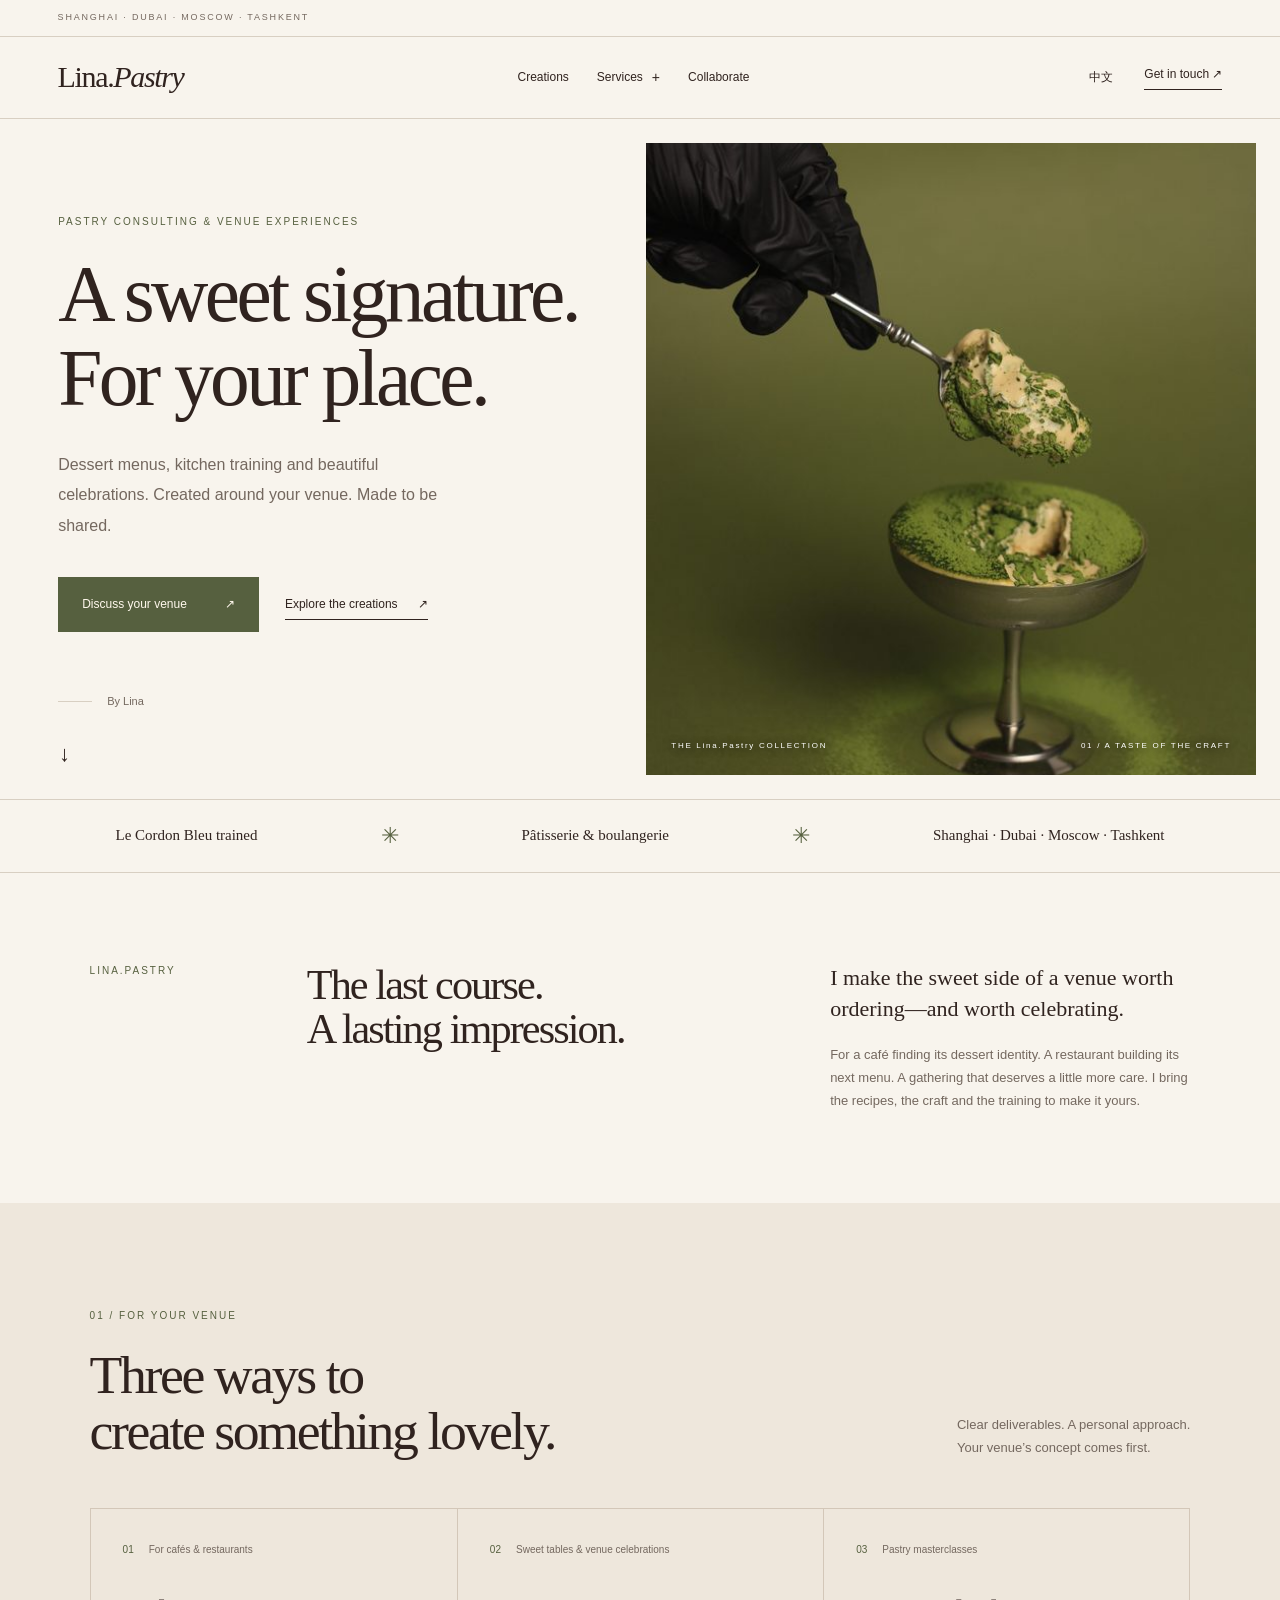
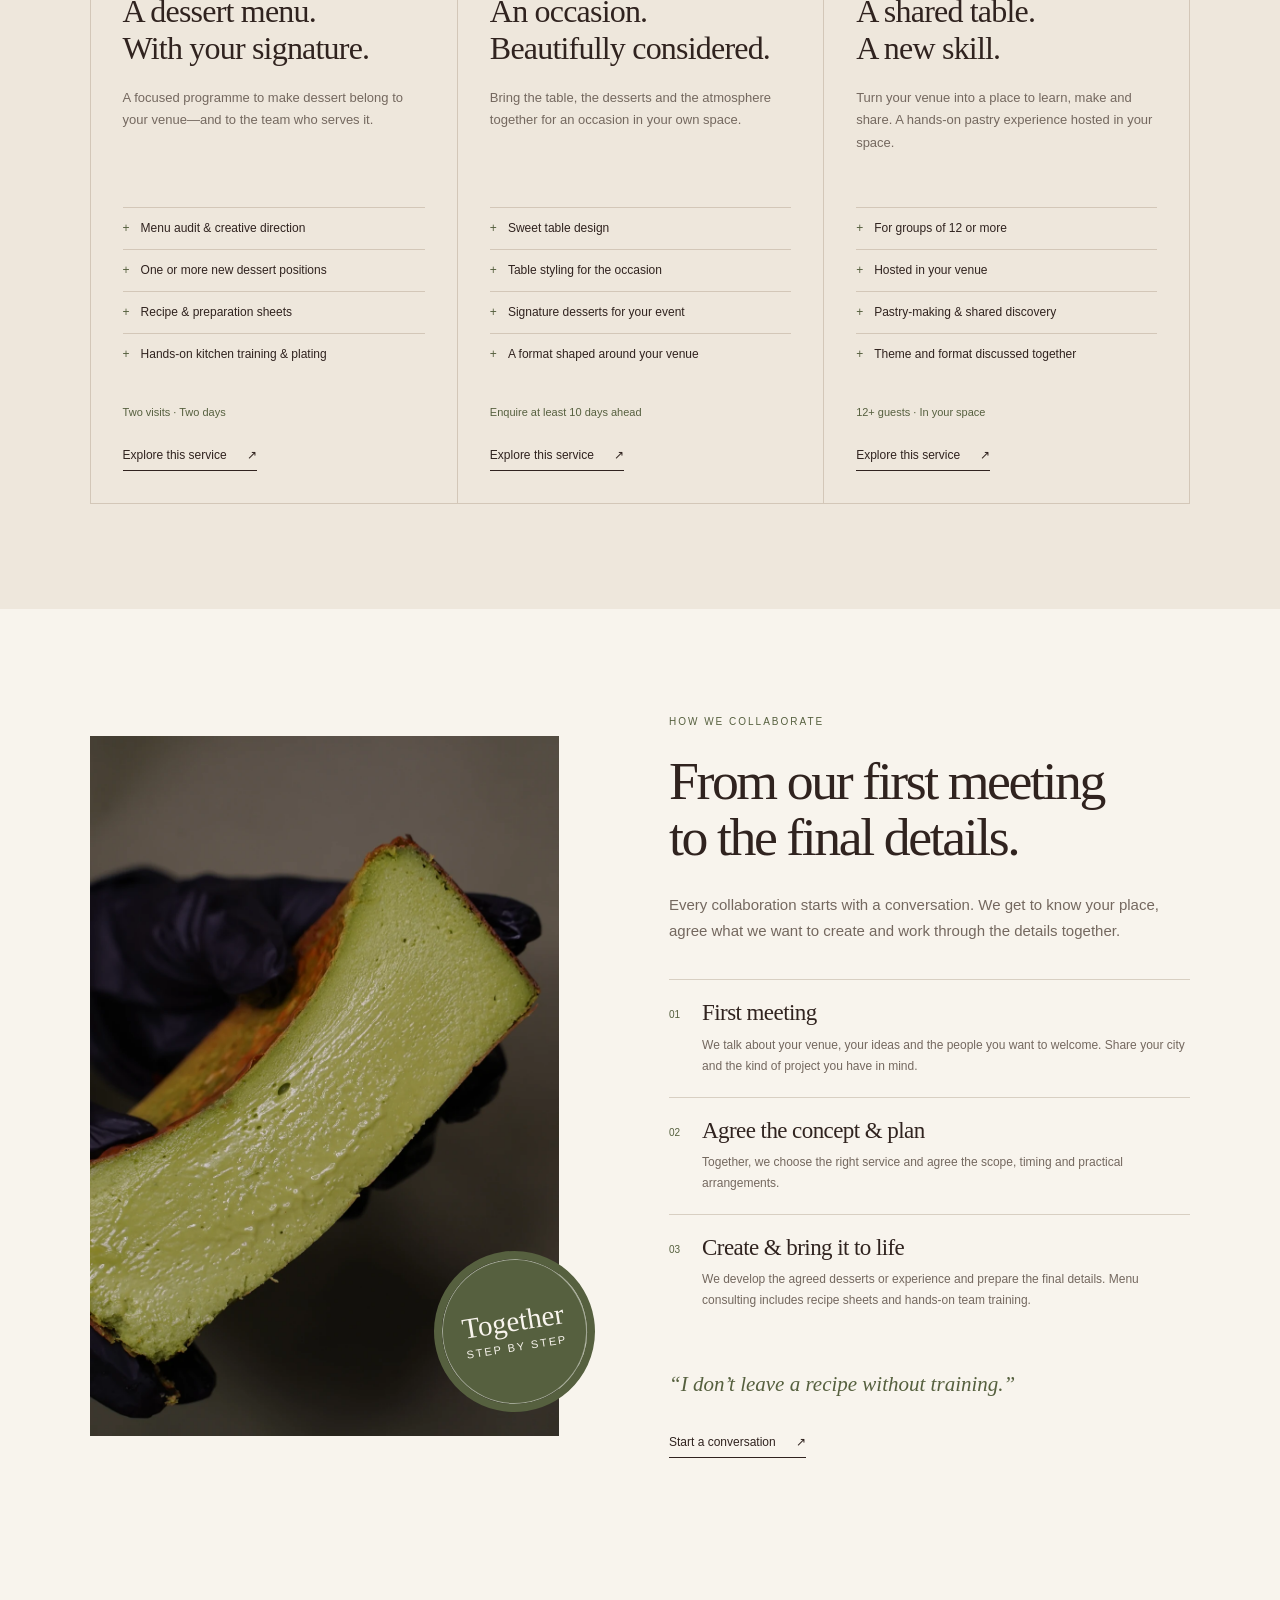
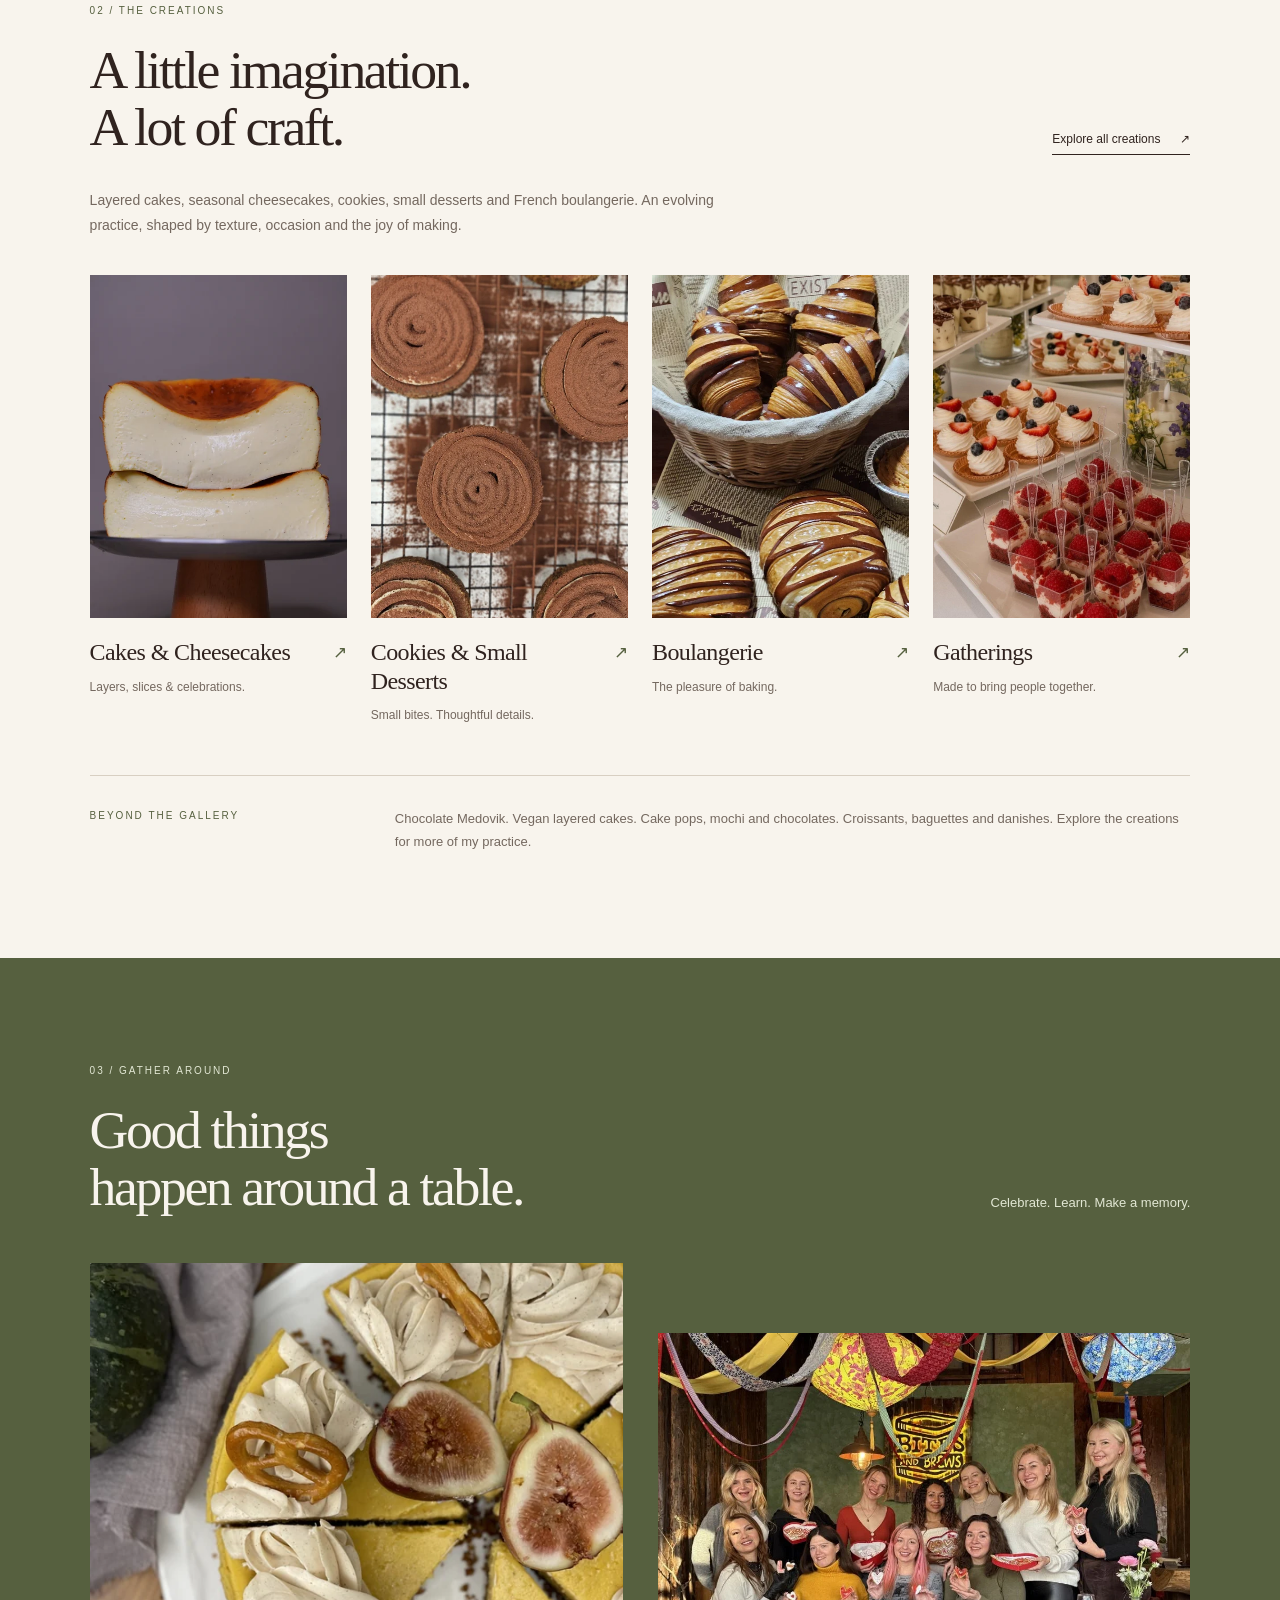
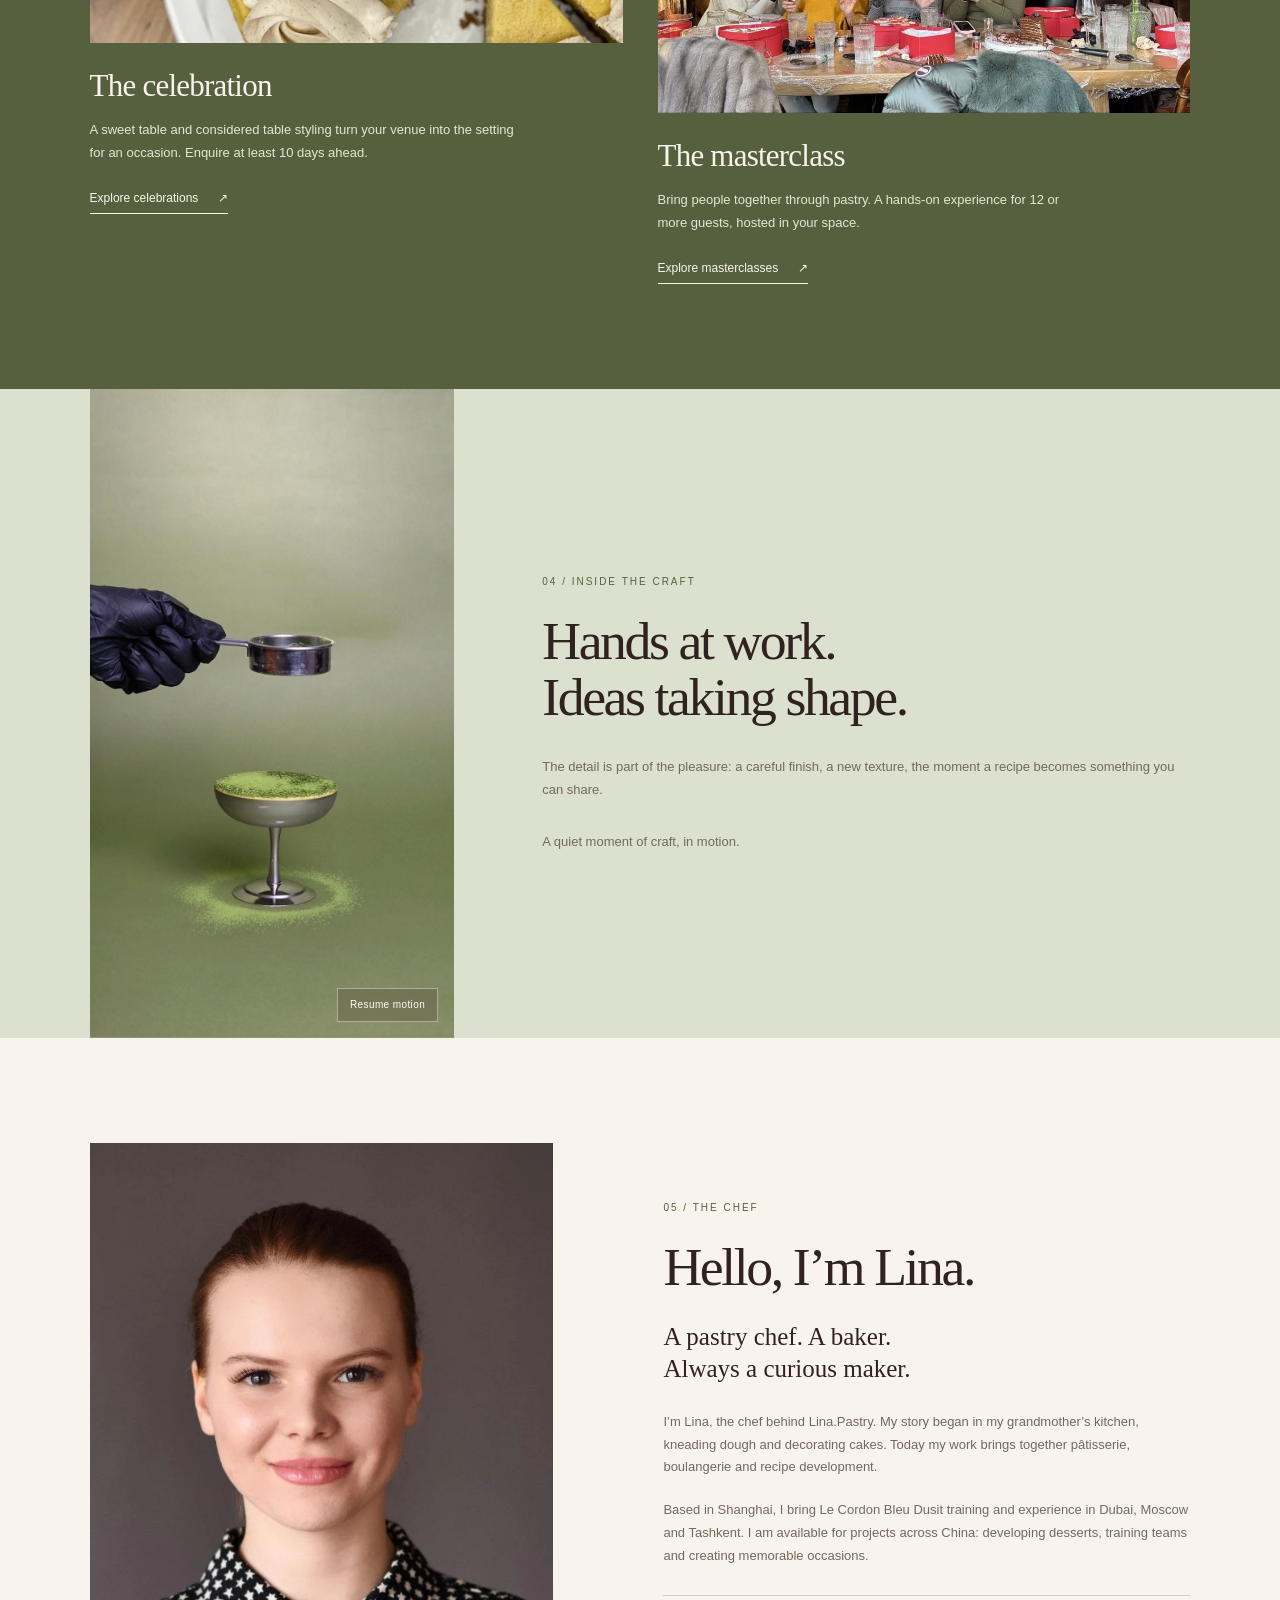
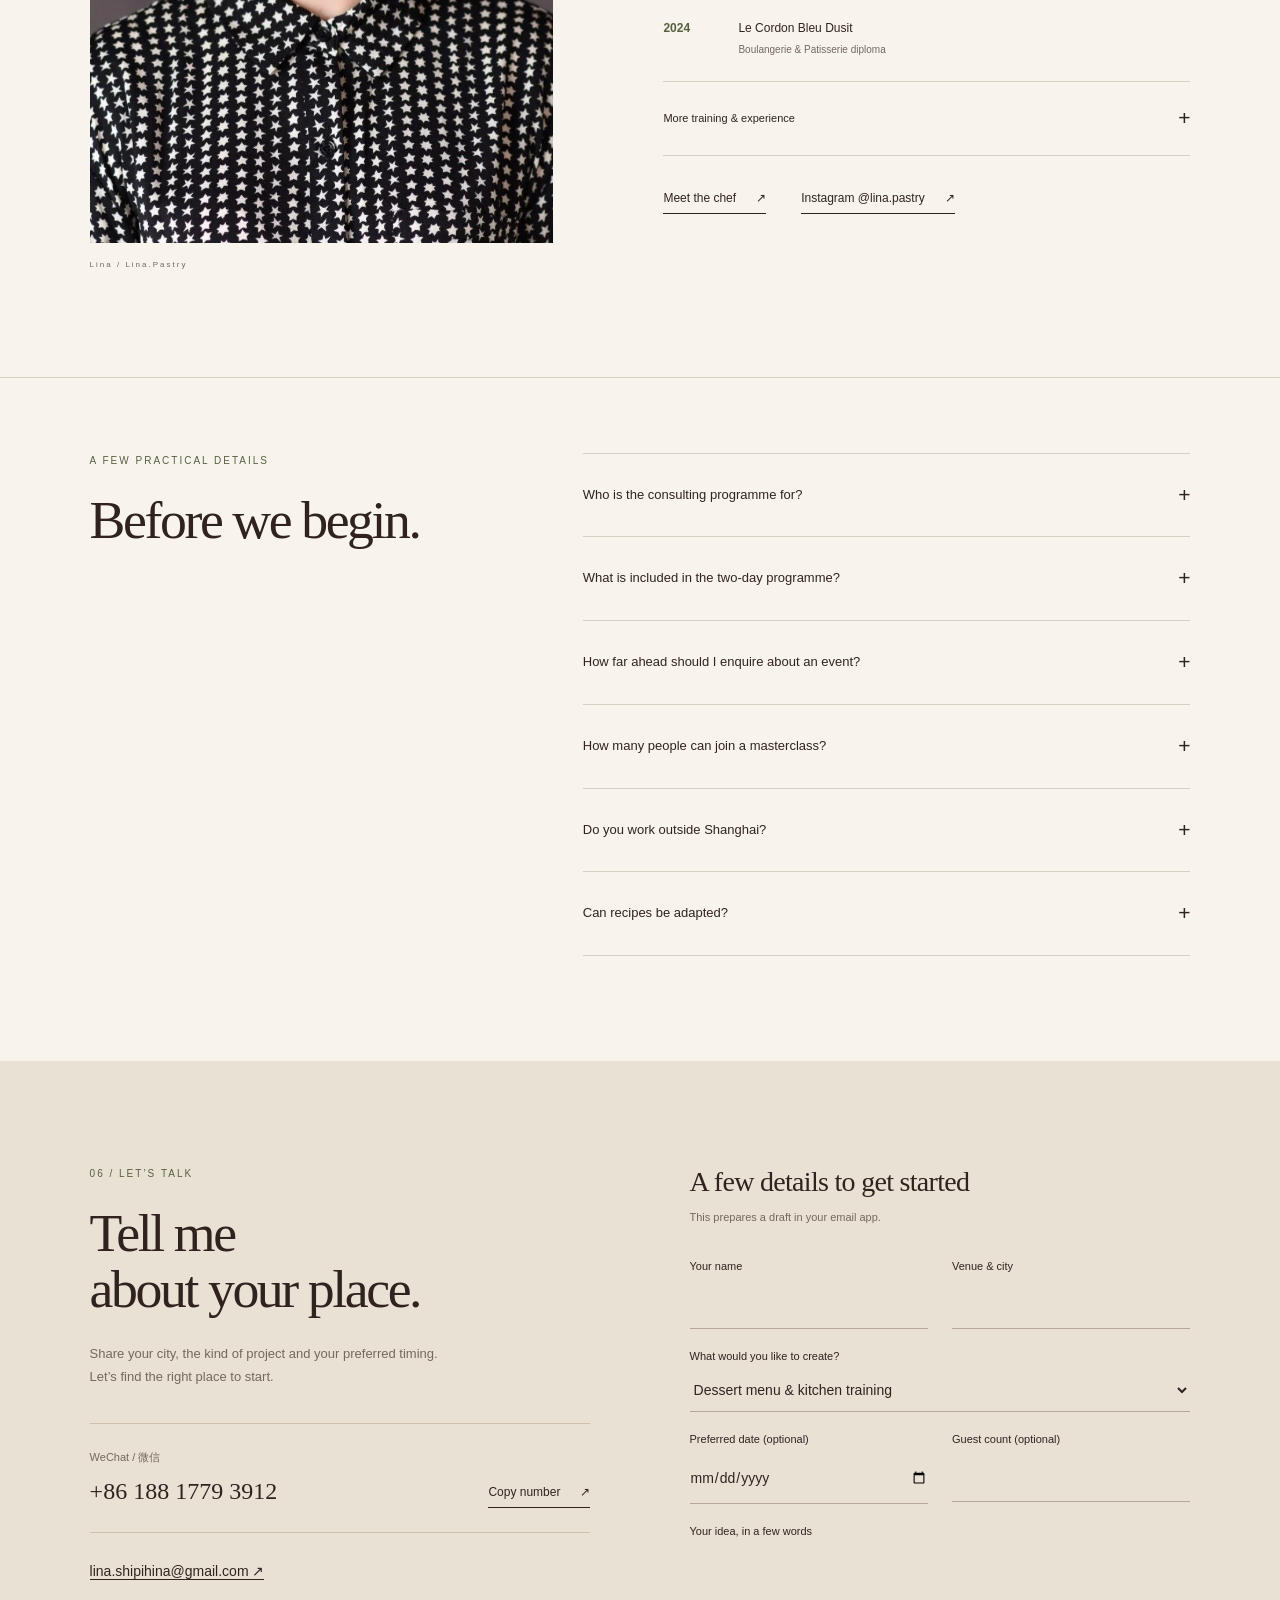
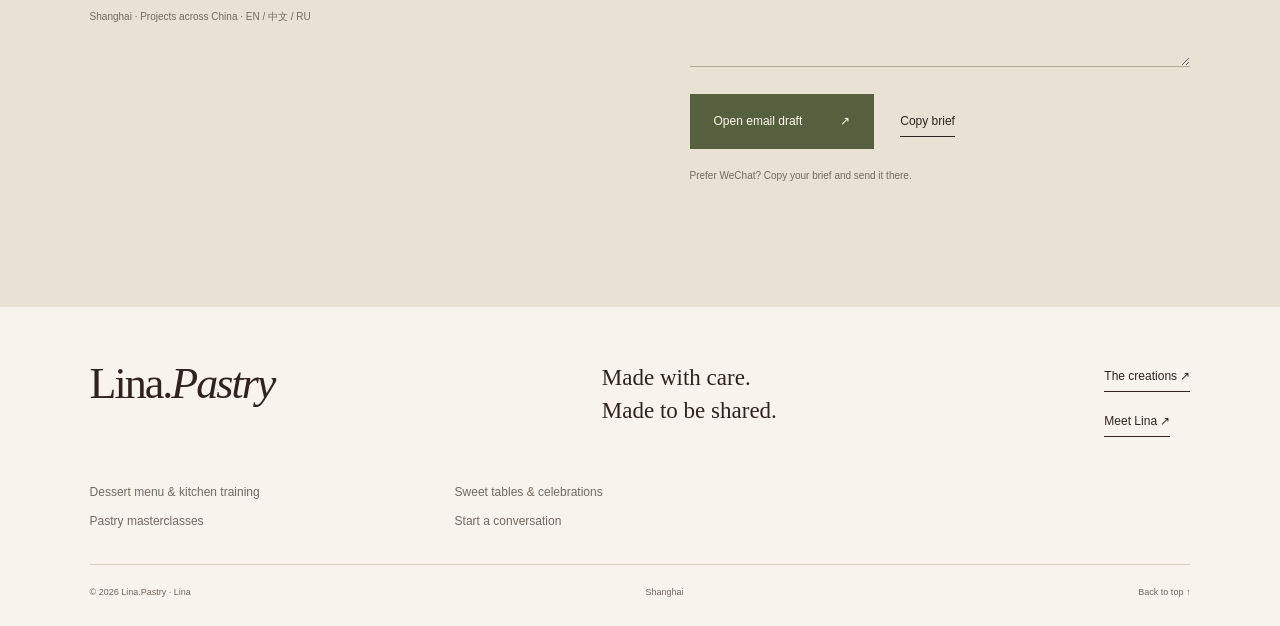
==== commit f6ece0e4: "Group cakes and cheesecakes separately from cookies and small desserts" ====
--- a/index.html
+++ b/index.html
@@ -33,7 +33,7 @@
 <section id="creations" class="section portfolio"><div class="section-heading"><div><p data-en="02 / THE CREATIONS" data-zh="02 / 甜品作品" class="eyebrow">02 / THE CREATIONS</p><h2 data-en="A little imagination.
 A lot of craft." data-zh="一点想象，
 满满匠心。" >A little imagination.
-A lot of craft.</h2></div><a class="text-link" href="creations.html" ><span data-en="Explore all creations" data-zh="浏览全部作品" >Explore all creations</span><span aria-hidden="true">↗</span></a></div><p data-en="Layered cakes, seasonal cheesecakes, small desserts and French boulangerie. An evolving practice, shaped by texture, occasion and the joy of making." data-zh="夹层蛋糕、时令芝士蛋糕、小甜点与法式面包。以质地、场合和创作的喜悦，持续探索。" class="section-intro">Layered cakes, seasonal cheesecakes, small desserts and French boulangerie. An evolving practice, shaped by texture, occasion and the joy of making.</p><div class="home-collection-grid"><a class="home-collection-card" href="creations.html?collection=cheesecake#collection-gallery"><img src="assets/images/revisions/classic-cheesecake-stack.webp" alt="Cheesecakes" data-alt-en="Cheesecakes" data-alt-zh="芝士蛋糕" width="1013" height="1800"  srcset="assets/images/revisions/classic-cheesecake-stack-small.webp 450w, assets/images/revisions/classic-cheesecake-stack.webp 1013w" loading="lazy" sizes="(max-width: 800px) 43vw, 21vw"><div class="home-collection-title"><h3 data-en="Cheesecakes" data-zh="芝士蛋糕" >Cheesecakes</h3><span aria-hidden="true">↗</span></div><p data-en="A study in texture." data-zh="质地的探索。" >A study in texture.</p></a><a class="home-collection-card" href="creations.html?collection=desserts#collection-gallery"><img src="assets/images/revisions/cocoa-mini-cakes.webp" alt="Cakes &amp; small desserts" data-alt-en="Cakes &amp; small desserts" data-alt-zh="蛋糕与小甜点" width="1013" height="1800"  srcset="assets/images/revisions/cocoa-mini-cakes-small.webp 450w, assets/images/revisions/cocoa-mini-cakes.webp 1013w" loading="lazy" sizes="(max-width: 800px) 43vw, 21vw"><div class="home-collection-title"><h3 data-en="Cakes &amp; small desserts" data-zh="蛋糕与小甜点" >Cakes &amp; small desserts</h3><span aria-hidden="true">↗</span></div><p data-en="Many forms. One craft." data-zh="多种形式，同一份手艺。" >Many forms. One craft.</p></a><a class="home-collection-card" href="creations.html?collection=bread#collection-gallery"><img src="assets/images/portfolio/croissants.webp" alt="Boulangerie" data-alt-en="Boulangerie" data-alt-zh="面包烘焙" width="512" height="910"  loading="lazy" sizes="(max-width: 800px) 43vw, 21vw"><div class="home-collection-title"><h3 data-en="Boulangerie" data-zh="面包烘焙" >Boulangerie</h3><span aria-hidden="true">↗</span></div><p data-en="The pleasure of baking." data-zh="烘焙的乐趣。" >The pleasure of baking.</p></a><a class="home-collection-card" href="creations.html?collection=events#collection-gallery"><img src="assets/images/photo-13.webp" alt="Gatherings" data-alt-en="Gatherings" data-alt-zh="活动时光" width="853" height="1280"  loading="lazy" sizes="(max-width: 800px) 43vw, 21vw"><div class="home-collection-title"><h3 data-en="Gatherings" data-zh="活动时光" >Gatherings</h3><span aria-hidden="true">↗</span></div><p data-en="Made to bring people together." data-zh="为相聚而作。" >Made to bring people together.</p></a></div><div class="range-note"><p data-en="BEYOND THE GALLERY" data-zh="作品之外" class="eyebrow">BEYOND THE GALLERY</p><p data-en="Chocolate Medovik. Vegan layered cakes. Cake pops, mochi and chocolates. Croissants, baguettes and danishes. Explore the creations for more of my practice." data-zh="巧克力蜂蜜千层、纯素夹层蛋糕、蛋糕棒棒糖、麻薯与巧克力，还有可颂、法棍与丹麦酥。甜品作品页面呈现更多创作。" >Chocolate Medovik. Vegan layered cakes. Cake pops, mochi and chocolates. Croissants, baguettes and danishes. Explore the creations for more of my practice.</p></div></section>
+A lot of craft.</h2></div><a class="text-link" href="creations.html" ><span data-en="Explore all creations" data-zh="浏览全部作品" >Explore all creations</span><span aria-hidden="true">↗</span></a></div><p data-en="Layered cakes, seasonal cheesecakes, cookies, small desserts and French boulangerie. An evolving practice, shaped by texture, occasion and the joy of making." data-zh="夹层蛋糕、时令芝士蛋糕、曲奇、小甜点与法式面包。以质地、场合和创作的喜悦，持续探索。" class="section-intro">Layered cakes, seasonal cheesecakes, cookies, small desserts and French boulangerie. An evolving practice, shaped by texture, occasion and the joy of making.</p><div class="home-collection-grid"><a class="home-collection-card" href="creations.html?collection=cakes#collection-gallery"><img src="assets/images/revisions/classic-cheesecake-stack.webp" alt="Cakes &amp; Cheesecakes" data-alt-en="Cakes &amp; Cheesecakes" data-alt-zh="蛋糕与芝士蛋糕" width="1013" height="1800"  srcset="assets/images/revisions/classic-cheesecake-stack-small.webp 450w, assets/images/revisions/classic-cheesecake-stack.webp 1013w" loading="lazy" sizes="(max-width: 800px) 43vw, 21vw"><div class="home-collection-title"><h3 data-en="Cakes &amp; Cheesecakes" data-zh="蛋糕与芝士蛋糕" >Cakes &amp; Cheesecakes</h3><span aria-hidden="true">↗</span></div><p data-en="Layers, slices &amp; celebrations." data-zh="层次、切片与庆祝。" >Layers, slices &amp; celebrations.</p></a><a class="home-collection-card" href="creations.html?collection=small-desserts#collection-gallery"><img src="assets/images/revisions/cocoa-mini-cakes.webp" alt="Cookies &amp; Small Desserts" data-alt-en="Cookies &amp; Small Desserts" data-alt-zh="曲奇与小甜点" width="1013" height="1800"  srcset="assets/images/revisions/cocoa-mini-cakes-small.webp 450w, assets/images/revisions/cocoa-mini-cakes.webp 1013w" loading="lazy" sizes="(max-width: 800px) 43vw, 21vw"><div class="home-collection-title"><h3 data-en="Cookies &amp; Small Desserts" data-zh="曲奇与小甜点" >Cookies &amp; Small Desserts</h3><span aria-hidden="true">↗</span></div><p data-en="Small bites. Thoughtful details." data-zh="小份甜点，用心细节。" >Small bites. Thoughtful details.</p></a><a class="home-collection-card" href="creations.html?collection=bread#collection-gallery"><img src="assets/images/portfolio/croissants.webp" alt="Boulangerie" data-alt-en="Boulangerie" data-alt-zh="面包烘焙" width="512" height="910"  loading="lazy" sizes="(max-width: 800px) 43vw, 21vw"><div class="home-collection-title"><h3 data-en="Boulangerie" data-zh="面包烘焙" >Boulangerie</h3><span aria-hidden="true">↗</span></div><p data-en="The pleasure of baking." data-zh="烘焙的乐趣。" >The pleasure of baking.</p></a><a class="home-collection-card" href="creations.html?collection=events#collection-gallery"><img src="assets/images/photo-13.webp" alt="Gatherings" data-alt-en="Gatherings" data-alt-zh="活动时光" width="853" height="1280"  loading="lazy" sizes="(max-width: 800px) 43vw, 21vw"><div class="home-collection-title"><h3 data-en="Gatherings" data-zh="活动时光" >Gatherings</h3><span aria-hidden="true">↗</span></div><p data-en="Made to bring people together." data-zh="为相聚而作。" >Made to bring people together.</p></a></div><div class="range-note"><p data-en="BEYOND THE GALLERY" data-zh="作品之外" class="eyebrow">BEYOND THE GALLERY</p><p data-en="Chocolate Medovik. Vegan layered cakes. Cake pops, mochi and chocolates. Croissants, baguettes and danishes. Explore the creations for more of my practice." data-zh="巧克力蜂蜜千层、纯素夹层蛋糕、蛋糕棒棒糖、麻薯与巧克力，还有可颂、法棍与丹麦酥。甜品作品页面呈现更多创作。" >Chocolate Medovik. Vegan layered cakes. Cake pops, mochi and chocolates. Croissants, baguettes and danishes. Explore the creations for more of my practice.</p></div></section>
 <section id="experiences" class="section experiences"><div class="section-heading"><div><p data-en="03 / GATHER AROUND" data-zh="03 / 围坐分享" class="eyebrow">03 / GATHER AROUND</p><h2 data-en="Good things
 happen around a table." data-zh="美好，
 在餐桌旁发生。" >Good things
